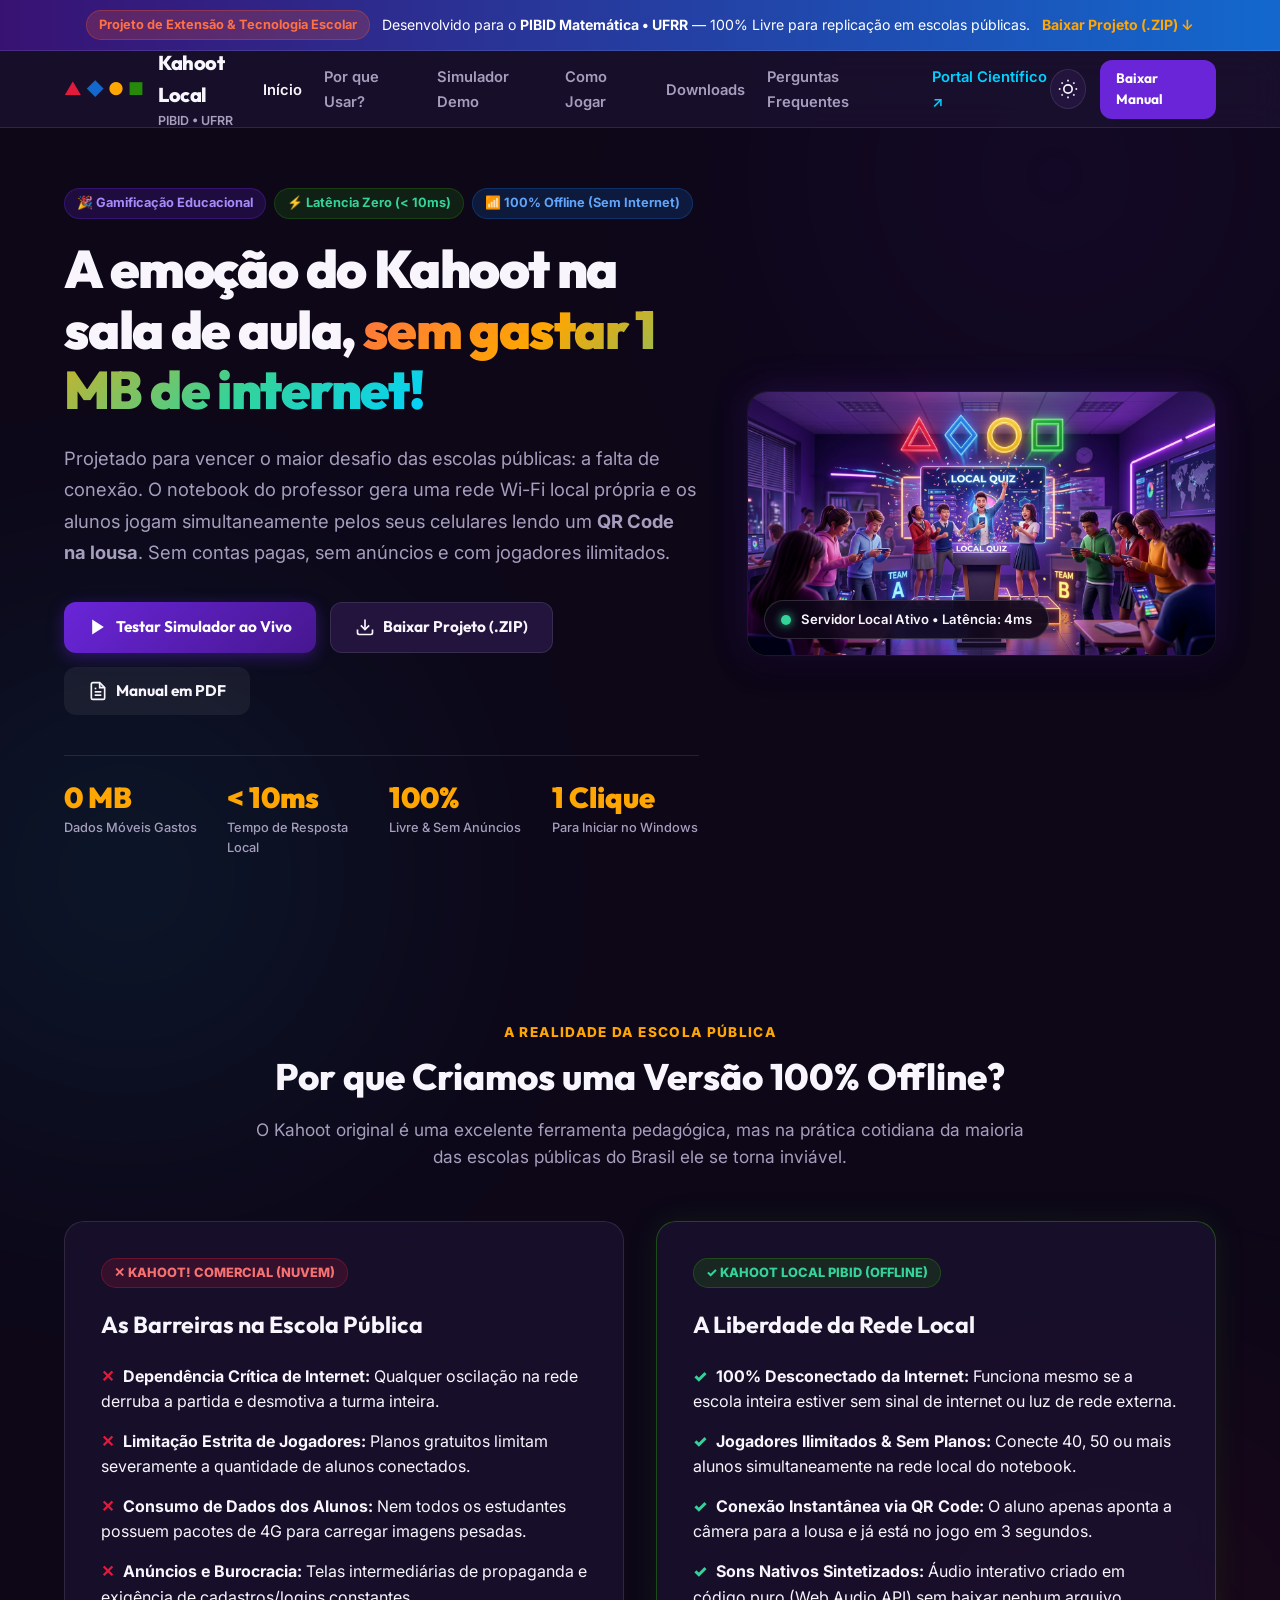
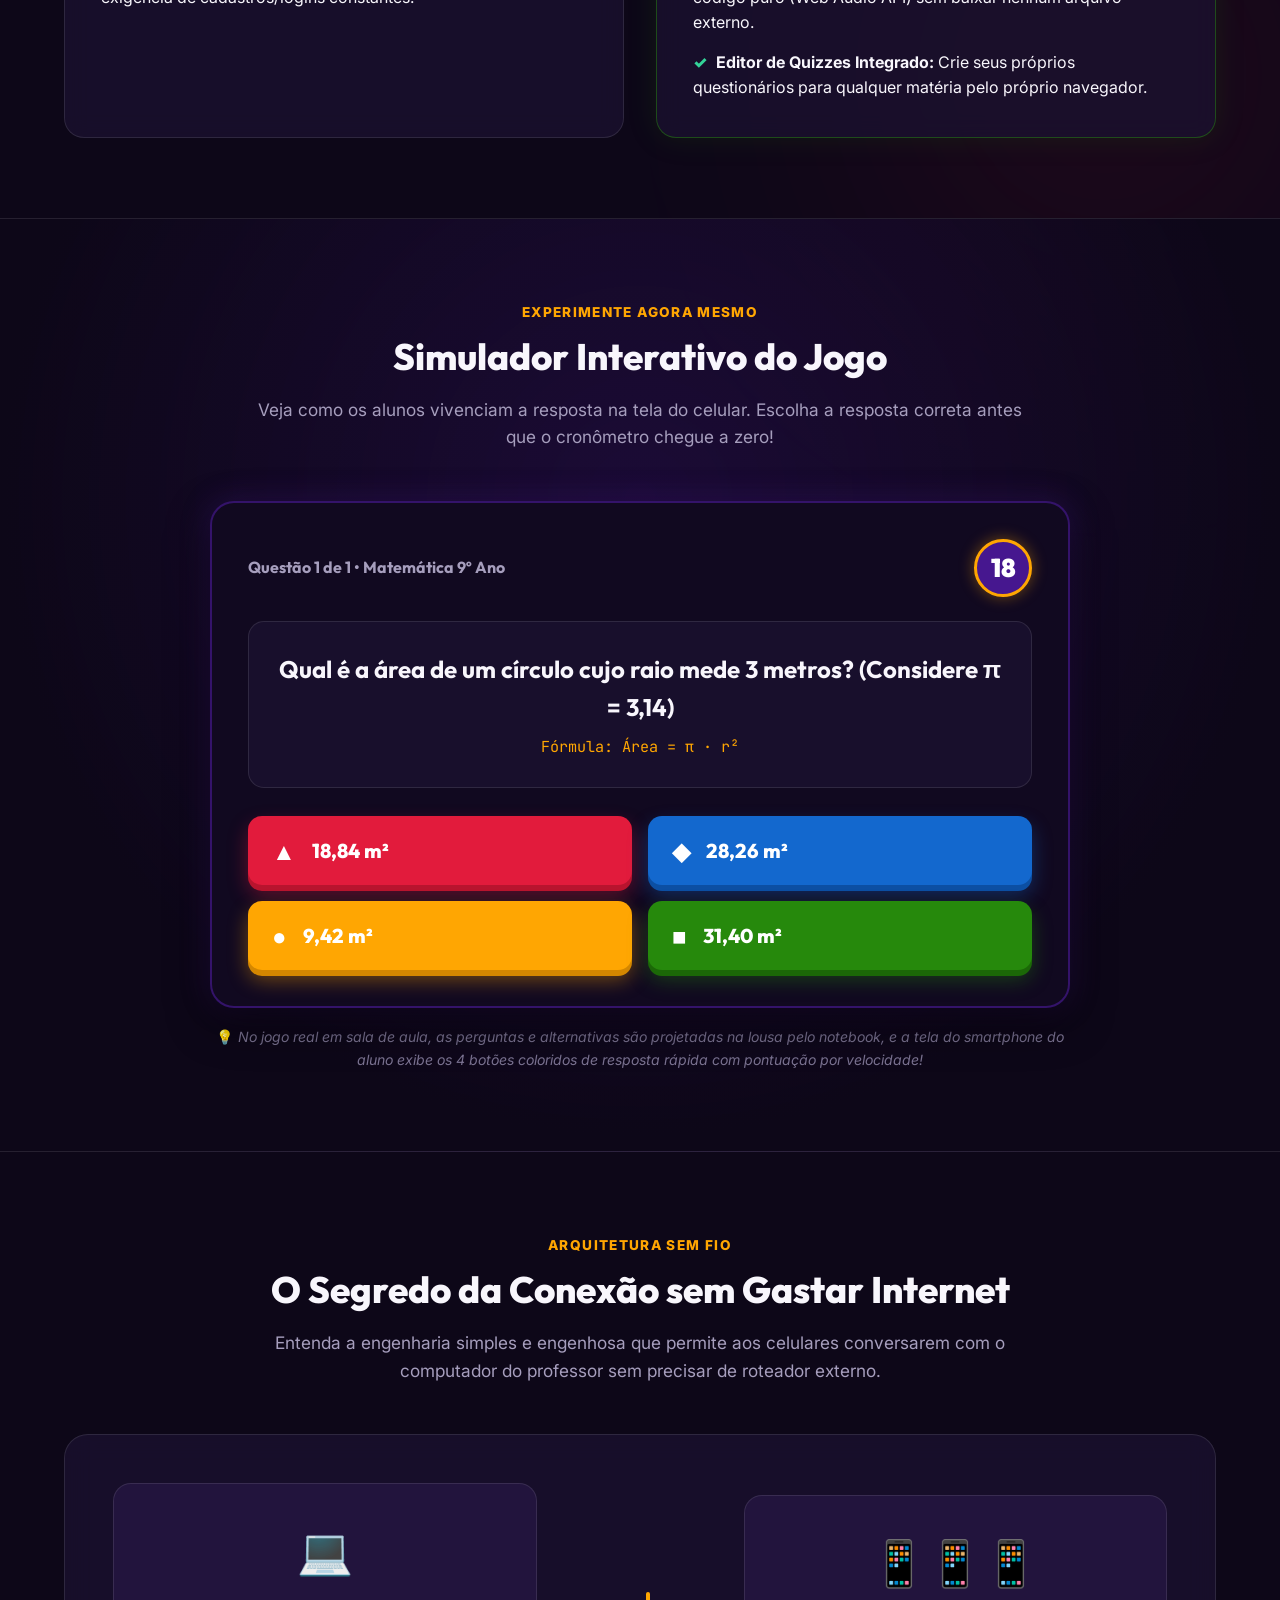
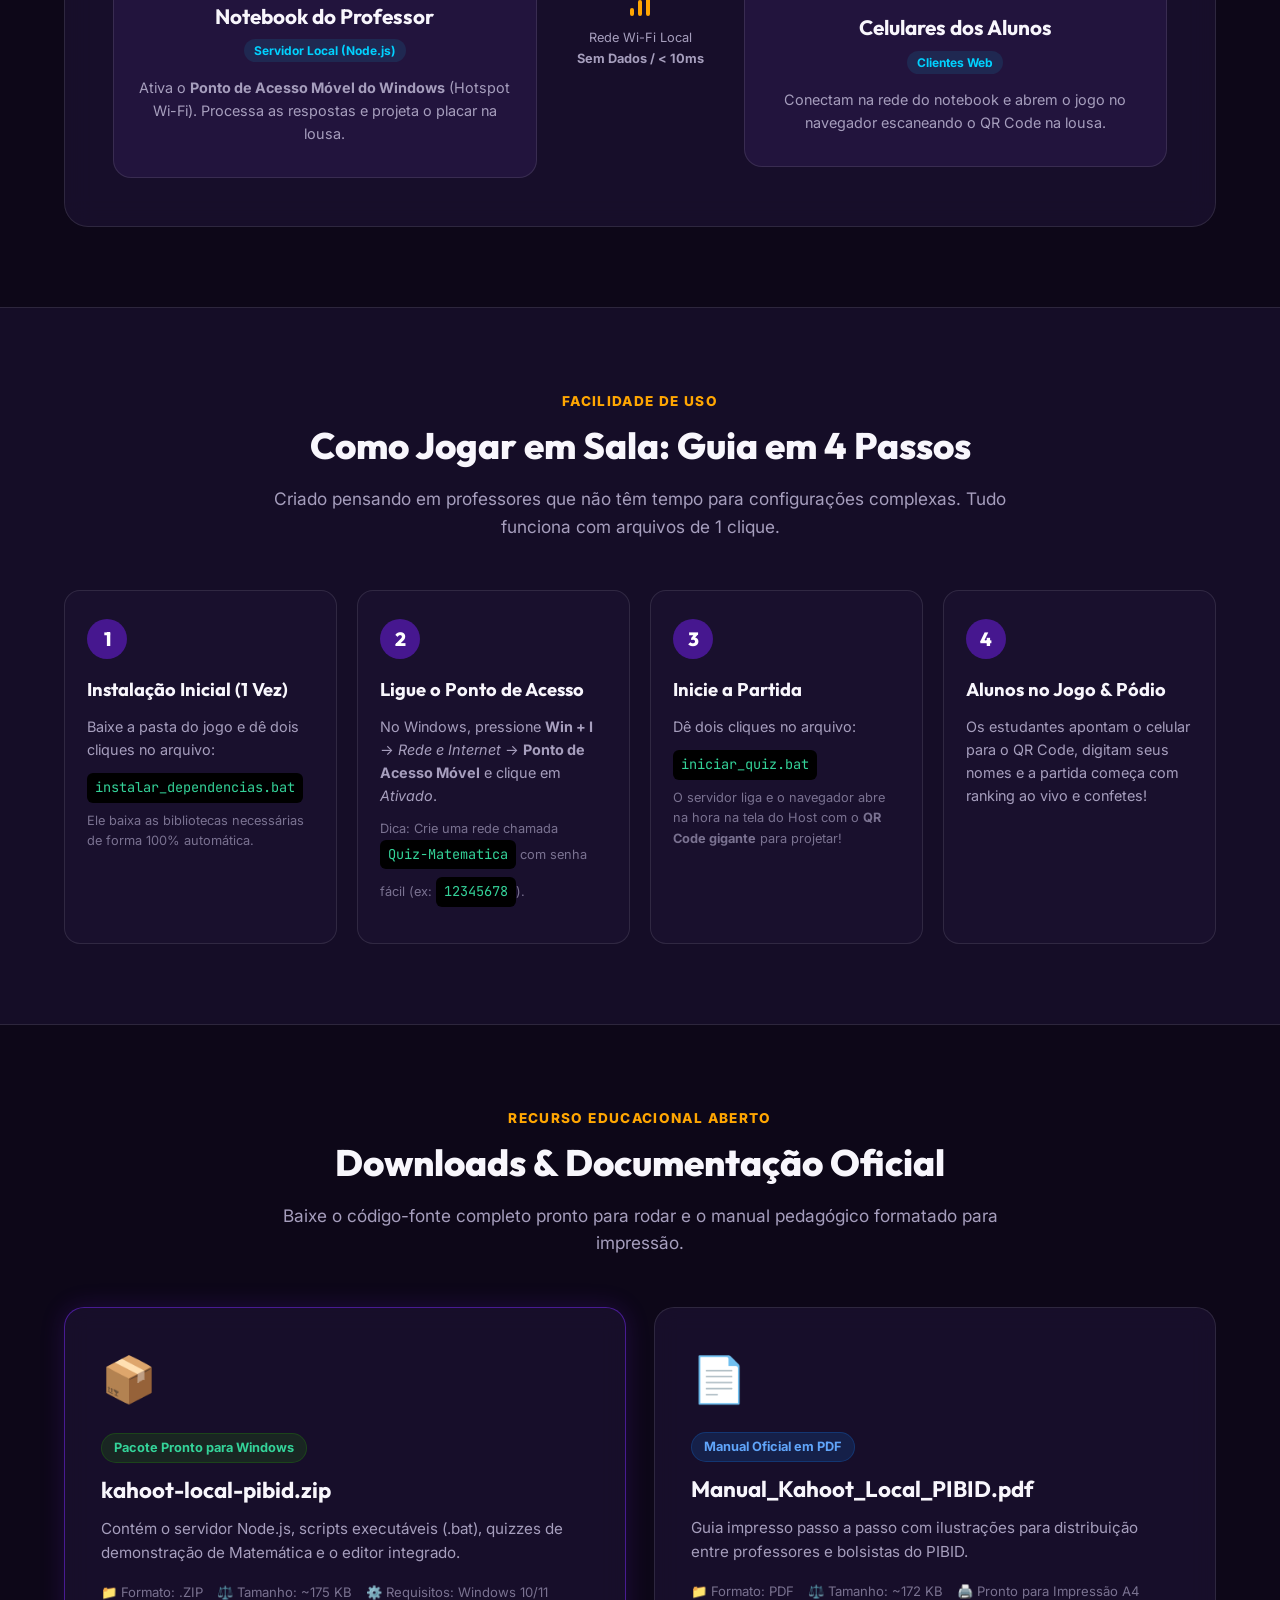
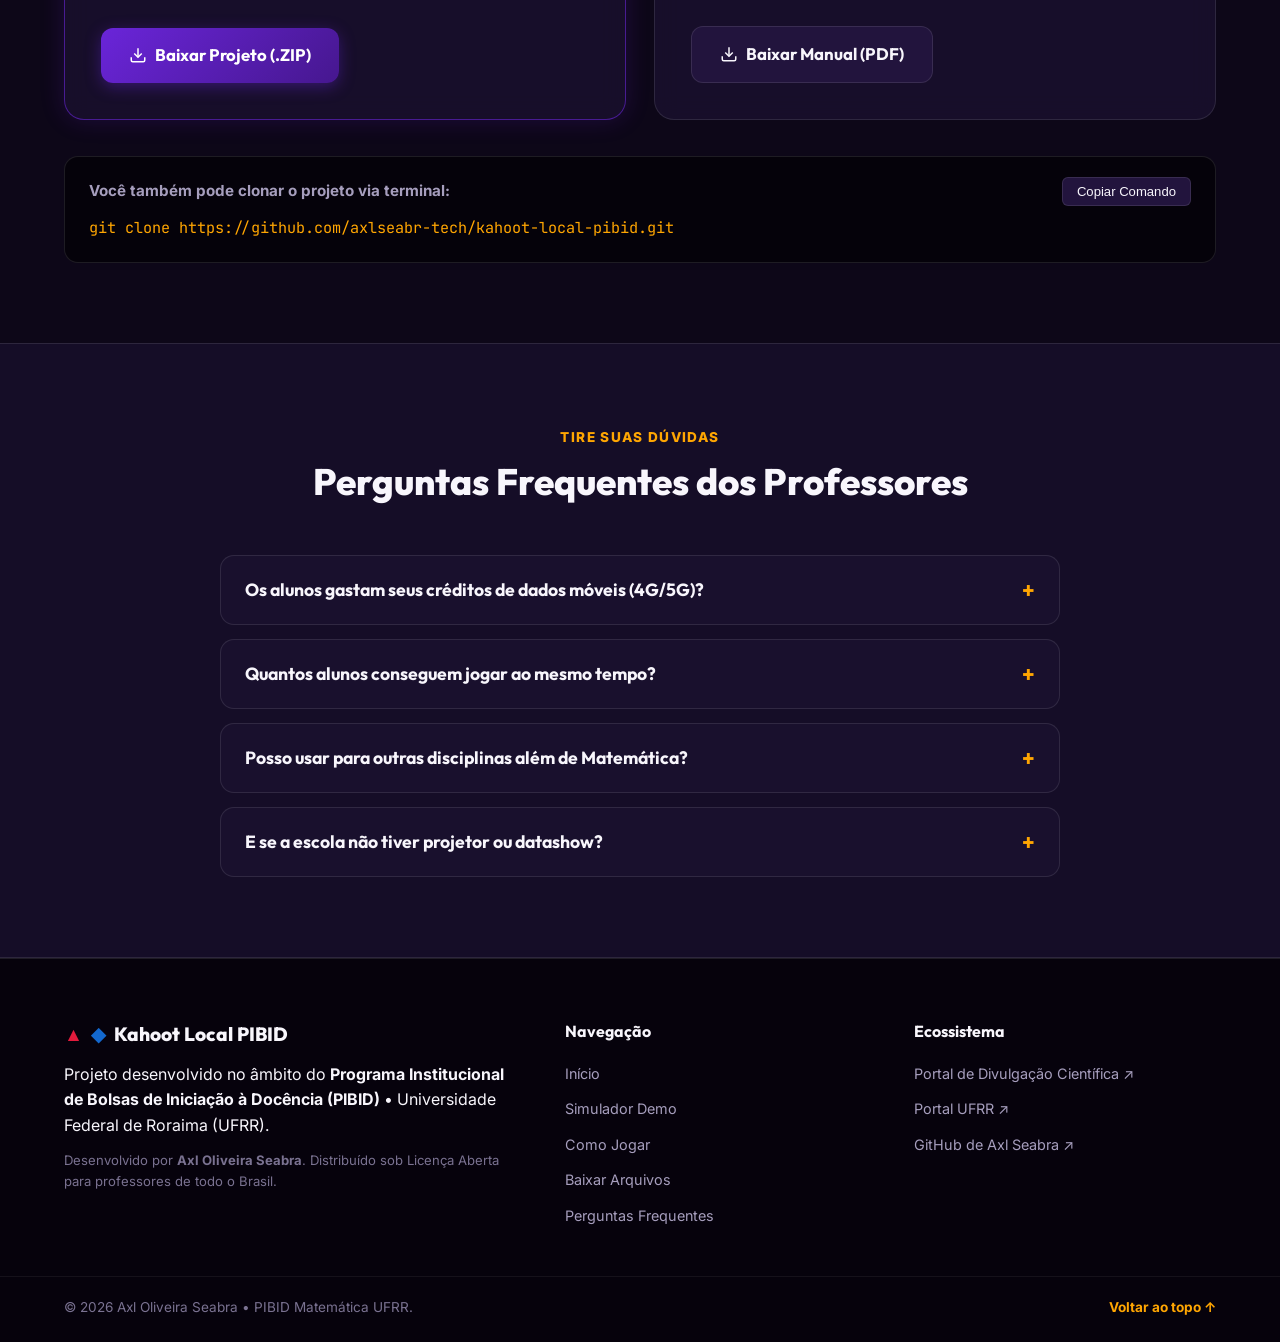
==== index.html @ bbd696bb "Add files via upload" ====
<!DOCTYPE html>
<html lang="pt-BR" data-theme="dark">
<head>
  <meta charset="UTF-8">
  <meta name="viewport" content="width=device-width, initial-scale=1.0">
  <title>Kahoot Local PIBID | Quiz Interativo 100% Offline para Escolas</title>
  <meta name="description" content="Plataforma de Quiz estilo Kahoot 100% offline para escolas públicas. Sem internet, latência zero, ilimitado e gratuito. Projeto PIBID Matemática UFRR.">
  <meta name="author" content="Axl Oliveira Seabra">
  <meta name="keywords" content="Kahoot, Quiz Offline, PIBID, UFRR, Matemática, Gamificação, Educação, Node.js, Socket.io">

  <!-- Open Graph -->
  <meta property="og:title" content="Kahoot Local PIBID | A Emoção do Quiz Sem Precisar de Internet">
  <meta property="og:description" content="Transforme o notebook do professor em um servidor local via Wi-Fi Hotspot. Alunos jogam pelo celular com latência zero e sem gastar dados.">
  <meta property="og:type" content="website">
  <meta property="og:image" content="assets/kahoot_hero.jpg">

  <!-- Fontes Google: Outfit (Títulos) + Inter (Texto) + JetBrains Mono (Código) -->
  <link rel="preconnect" href="https://fonts.googleapis.com">
  <link rel="preconnect" href="https://fonts.gstatic.com" crossorigin>
  <link href="https://fonts.googleapis.com/css2?family=Inter:wght@300;400;500;600;700&family=JetBrains+Mono:wght@400;500;700&family=Outfit:wght@400;500;600;700;800;900&display=swap" rel="stylesheet">

  <link rel="stylesheet" href="style.css">
</head>
<body>
  <!-- Efeitos de Brilho de Fundo Gamificados -->
  <div class="glow-orb glow-purple"></div>
  <div class="glow-orb glow-cyan"></div>
  <div class="glow-orb glow-crimson"></div>

  <!-- Barra Superior de Destaque -->
  <div class="top-announcement">
    <div class="container top-flex">
      <span class="pill pill-orange">Projeto de Extensão & Tecnologia Escolar</span>
      <p>Desenvolvido para o <strong>PIBID Matemática • UFRR</strong> — 100% Livre para replicação em escolas públicas.</p>
      <a href="#downloads" class="top-link">Baixar Projeto (.ZIP) &darr;</a>
    </div>
  </div>

  <!-- Cabeçalho Principal -->
  <header class="navbar" id="navbar">
    <div class="container nav-flex">
      <a href="#inicio" class="brand">
        <div class="brand-shapes">
          <span class="shape s-red">▲</span>
          <span class="shape s-blue">◆</span>
          <span class="shape s-yellow">●</span>
          <span class="shape s-green">■</span>
        </div>
        <div class="brand-title">
          <span class="main-name">Kahoot Local</span>
          <span class="sub-name">PIBID • UFRR</span>
        </div>
      </a>

      <nav class="nav-links" id="nav-links">
        <ul>
          <li><a href="#inicio" class="n-link active">Início</a></li>
          <li><a href="#por-que" class="n-link">Por que Usar?</a></li>
          <li><a href="#simulador" class="n-link">Simulador Demo</a></li>
          <li><a href="#passo-a-passo" class="n-link">Como Jogar</a></li>
          <li><a href="#downloads" class="n-link">Downloads</a></li>
          <li><a href="#faq" class="n-link">Perguntas Frequentes</a></li>
          <li><a href="https://axlseabr-tech.github.io/divulgacao-cientifica/Site/" target="_blank" class="n-link external-portal">Portal Científico &nearr;</a></li>
        </ul>
      </nav>

      <div class="nav-cta">
        <button class="theme-btn" id="theme-toggle" aria-label="Alternar Modo Claro/Escuro" title="Alternar Modo Claro/Escuro">
          <svg class="sun" width="20" height="20" viewBox="0 0 24 24" fill="none" stroke="currentColor" stroke-width="2"><circle cx="12" cy="12" r="5"></circle><line x1="12" y1="1" x2="12" y2="3"></line><line x1="12" y1="21" x2="12" y2="23"></line><line x1="4.22" y1="4.22" x2="5.64" y2="5.64"></line><line x1="18.36" y1="18.36" x2="19.78" y2="19.78"></line><line x1="1" y1="12" x2="3" y2="12"></line><line x1="21" y1="12" x2="23" y2="12"></line><line x1="4.22" y1="19.78" x2="5.64" y2="18.36"></line><line x1="18.36" y1="5.64" x2="19.78" y2="4.22"></line></svg>
          <svg class="moon" width="20" height="20" viewBox="0 0 24 24" fill="none" stroke="currentColor" stroke-width="2"><path d="M21 12.79A9 9 0 1 1 11.21 3 7 7 0 0 0 21 12.79z"></path></svg>
        </button>

        <a href="#downloads" class="btn btn-purple btn-sm hide-sm">Baixar Manual</a>

        <button class="hamburger-btn" id="mobile-menu-btn" aria-label="Abrir Menu">
          <span></span><span></span><span></span>
        </button>
      </div>
    </div>
  </header>

  <main>
    <!-- Seção Hero -->
    <section class="hero-block" id="inicio">
      <div class="container hero-layout">
        <div class="hero-text-col">
          <div class="hero-pills">
            <span class="pill pill-purple">🎉 Gamificação Educacional</span>
            <span class="pill pill-green">⚡ Latência Zero (&lt; 10ms)</span>
            <span class="pill pill-blue">📶 100% Offline (Sem Internet)</span>
          </div>

          <h1 class="hero-heading">
            A emoção do Kahoot na sala de aula, <span class="vivid-gradient">sem gastar 1 MB de internet!</span>
          </h1>

          <p class="hero-lead">
            Projetado para vencer o maior desafio das escolas públicas: a falta de conexão. O notebook do professor gera uma rede Wi-Fi local própria e os alunos jogam simultaneamente pelos seus celulares lendo um <strong>QR Code na lousa</strong>. Sem contas pagas, sem anúncios e com jogadores ilimitados.
          </p>

          <div class="hero-actions">
            <a href="#simulador" class="btn btn-primary btn-glow">
              <svg width="20" height="20" viewBox="0 0 24 24" fill="currentColor"><polygon points="5 3 19 12 5 21 5 3"></polygon></svg>
              Testar Simulador ao Vivo
            </a>
            <a href="docs/kahoot-local-pibid.zip" class="btn btn-secondary" download>
              <svg width="20" height="20" viewBox="0 0 24 24" fill="none" stroke="currentColor" stroke-width="2"><path d="M21 15v4a2 2 0 0 1-2 2H5a2 2 0 0 1-2-2v-4"></path><polyline points="7 10 12 15 17 10"></polyline><line x1="12" y1="15" x2="12" y2="3"></line></svg>
              Baixar Projeto (.ZIP)
            </a>
            <a href="docs/Manual_Kahoot_Local_PIBID.pdf" class="btn btn-ghost" download>
              <svg width="20" height="20" viewBox="0 0 24 24" fill="none" stroke="currentColor" stroke-width="2"><path d="M14 2H6a2 2 0 0 0-2 2v16a2 2 0 0 0 2 2h12a2 2 0 0 0 2-2V8z"></path><polyline points="14 2 14 8 20 8"></polyline><line x1="16" y1="13" x2="8" y2="13"></line><line x1="16" y1="17" x2="8" y2="17"></line><polyline points="10 9 9 9 8 9"></polyline></svg>
              Manual em PDF
            </a>
          </div>

          <!-- Métricas de Destaque -->
          <div class="metrics-row">
            <div class="metric-box">
              <span class="m-val">0 MB</span>
              <span class="m-lbl">Dados Móveis Gastos</span>
            </div>
            <div class="metric-box">
              <span class="m-val">&lt; 10ms</span>
              <span class="m-lbl">Tempo de Resposta Local</span>
            </div>
            <div class="metric-box">
              <span class="m-val">100%</span>
              <span class="m-lbl">Livre & Sem Anúncios</span>
            </div>
            <div class="metric-box">
              <span class="m-val">1 Clique</span>
              <span class="m-lbl">Para Iniciar no Windows</span>
            </div>
          </div>
        </div>

        <div class="hero-media-col">
          <div class="media-frame">
            <img src="assets/kahoot_hero.jpg" alt="Alunos jogando Kahoot Local em sala de aula" class="hero-cover">
            <div class="media-overlay-badge">
              <div class="pulse-indicator"></div>
              <span>Servidor Local Ativo • Latência: 4ms</span>
            </div>
          </div>
        </div>
      </div>
    </section>

    <!-- Seção: Por que o Kahoot Local? -->
    <section class="section-area" id="por-que">
      <div class="container">
        <div class="title-center">
          <span class="kicker">A Realidade da Escola Pública</span>
          <h2 class="title-lg">Por que Criamos uma Versão 100% Offline?</h2>
          <p class="desc-text">
            O Kahoot original é uma excelente ferramenta pedagógica, mas na prática cotidiana da maioria das escolas públicas do Brasil ele se torna inviável.
          </p>
        </div>

        <div class="comparison-grid">
          <!-- Coluna 1: Kahoot Comercial -->
          <div class="comp-card card-commercial">
            <div class="comp-badge bad">✕ Kahoot! Comercial (Nuvem)</div>
            <h3>As Barreiras na Escola Pública</h3>
            <ul class="comp-list list-bad">
              <li><strong>Dependência Crítica de Internet:</strong> Qualquer oscilação na rede derruba a partida e desmotiva a turma inteira.</li>
              <li><strong>Limitação Estrita de Jogadores:</strong> Planos gratuitos limitam severamente a quantidade de alunos conectados.</li>
              <li><strong>Consumo de Dados dos Alunos:</strong> Nem todos os estudantes possuem pacotes de 4G para carregar imagens pesadas.</li>
              <li><strong>Anúncios e Burocracia:</strong> Telas intermediárias de propaganda e exigência de cadastros/logins constantes.</li>
            </ul>
          </div>

          <!-- Coluna 2: Kahoot Local PIBID -->
          <div class="comp-card card-local">
            <div class="comp-badge good">✓ Kahoot Local PIBID (Offline)</div>
            <h3>A Liberdade da Rede Local</h3>
            <ul class="comp-list list-good">
              <li><strong>100% Desconectado da Internet:</strong> Funciona mesmo se a escola inteira estiver sem sinal de internet ou luz de rede externa.</li>
              <li><strong>Jogadores Ilimitados & Sem Planos:</strong> Conecte 40, 50 ou mais alunos simultaneamente na rede local do notebook.</li>
              <li><strong>Conexão Instantânea via QR Code:</strong> O aluno apenas aponta a câmera para a lousa e já está no jogo em 3 segundos.</li>
              <li><strong>Sons Nativos Sintetizados:</strong> Áudio interativo criado em código puro (Web Audio API) sem baixar nenhum arquivo externo.</li>
              <li><strong>Editor de Quizzes Integrado:</strong> Crie seus próprios questionários para qualquer matéria pelo próprio navegador.</li>
            </ul>
          </div>
        </div>
      </div>
    </section>

    <!-- Seção: Simulador Demo Interativo ao Vivo -->
    <section class="section-area bg-gamified" id="simulador">
      <div class="container">
        <div class="title-center">
          <span class="kicker">Experimente Agora Mesmo</span>
          <h2 class="title-lg">Simulador Interativo do Jogo</h2>
          <p class="desc-text">
            Veja como os alunos vivenciam a resposta na tela do celular. Escolha a resposta correta antes que o cronômetro chegue a zero!
          </p>
        </div>

        <div class="demo-game-container">
          <!-- Topo do Jogo: Pergunta e Timer -->
          <div class="demo-game-screen" id="demo-screen">
            <div class="demo-header">
              <div class="demo-question-number">Questão 1 de 1 • Matemática 9º Ano</div>
              <div class="demo-timer" id="demo-timer">20</div>
            </div>

            <div class="demo-question-box">
              <h3 id="demo-question-text">Qual é a área de um círculo cujo raio mede 3 metros? (Considere π = 3,14)</h3>
              <div class="demo-formula">Fórmula: Área = π · r²</div>
            </div>

            <!-- Botões das 4 Respostas estilo Kahoot -->
            <div class="demo-answers-grid" id="demo-options">
              <button class="answer-btn ans-red" data-correct="false" data-letter="A">
                <span class="btn-shape">▲</span>
                <span class="btn-text">18,84 m²</span>
              </button>

              <button class="answer-btn ans-blue" data-correct="true" data-letter="B">
                <span class="btn-shape">◆</span>
                <span class="btn-text">28,26 m²</span>
              </button>

              <button class="answer-btn ans-yellow" data-correct="false" data-letter="C">
                <span class="btn-shape">●</span>
                <span class="btn-text">9,42 m²</span>
              </button>

              <button class="answer-btn ans-green" data-correct="false" data-letter="D">
                <span class="btn-shape">■</span>
                <span class="btn-text">31,40 m²</span>
              </button>
            </div>

            <!-- Feedback de Resposta (Invisível no início) -->
            <div class="demo-feedback-overlay" id="demo-feedback">
              <div class="feedback-content" id="feedback-body">
                <!-- Preenchido via JavaScript -->
              </div>
              <button class="btn btn-primary" id="btn-restart-demo">Jogar Novamente ⟳</button>
            </div>
          </div>

          <div class="demo-instructions-note">
            <p>💡 <em>No jogo real em sala de aula, as perguntas e alternativas são projetadas na lousa pelo notebook, e a tela do smartphone do aluno exibe os 4 botões coloridos de resposta rápida com pontuação por velocidade!</em></p>
          </div>
        </div>
      </div>
    </section>

    <!-- Seção: Como Funciona o Ponto de Acesso (Arquitetura) -->
    <section class="section-area" id="como-funciona">
      <div class="container">
        <div class="title-center">
          <span class="kicker">Arquitetura Sem Fio</span>
          <h2 class="title-lg">O Segredo da Conexão sem Gastar Internet</h2>
          <p class="desc-text">
            Entenda a engenharia simples e engenhosa que permite aos celulares conversarem com o computador do professor sem precisar de roteador externo.
          </p>
        </div>

        <div class="hotspot-diagram-card">
          <div class="diagram-grid">
            <div class="diagram-node node-server">
              <div class="node-icon">💻</div>
              <h4>Notebook do Professor</h4>
              <span class="badge-role">Servidor Local (Node.js)</span>
              <p>Ativa o <strong>Ponto de Acesso Móvel do Windows</strong> (Hotspot Wi-Fi). Processa as respostas e projeta o placar na lousa.</p>
            </div>

            <div class="diagram-pulse-arrow">
              <div class="wifi-wave-icon">
                <span></span><span></span><span></span>
              </div>
              <span class="arrow-text">Rede Wi-Fi Local<br><strong>Sem Dados / &lt; 10ms</strong></span>
            </div>

            <div class="diagram-node node-clients">
              <div class="node-icon">📱📱📱</div>
              <h4>Celulares dos Alunos</h4>
              <span class="badge-role">Clientes Web</span>
              <p>Conectam na rede do notebook e abrem o jogo no navegador escaneando o QR Code na lousa.</p>
            </div>
          </div>
        </div>
      </div>
    </section>

    <!-- Seção: Passo a Passo do Professor -->
    <section class="section-area bg-surface" id="passo-a-passo">
      <div class="container">
        <div class="title-center">
          <span class="kicker">Facilidade de Uso</span>
          <h2 class="title-lg">Como Jogar em Sala: Guia em 4 Passos</h2>
          <p class="desc-text">
            Criado pensando em professores que não têm tempo para configurações complexas. Tudo funciona com arquivos de 1 clique.
          </p>
        </div>

        <div class="steps-flow-grid">
          <div class="flow-card">
            <div class="step-num">1</div>
            <h4>Instalação Inicial (1 Vez)</h4>
            <p>Baixe a pasta do jogo e dê dois cliques no arquivo:</p>
            <code>instalar_dependencias.bat</code>
            <p class="step-sub">Ele baixa as bibliotecas necessárias de forma 100% automática.</p>
          </div>

          <div class="flow-card">
            <div class="step-num">2</div>
            <h4>Ligue o Ponto de Acesso</h4>
            <p>No Windows, pressione <strong>Win + I</strong> &rarr; <em>Rede e Internet</em> &rarr; <strong>Ponto de Acesso Móvel</strong> e clique em <em>Ativado</em>.</p>
            <p class="step-sub">Dica: Crie uma rede chamada <code>Quiz-Matematica</code> com senha fácil (ex: <code>12345678</code>).</p>
          </div>

          <div class="flow-card">
            <div class="step-num">3</div>
            <h4>Inicie a Partida</h4>
            <p>Dê dois cliques no arquivo:</p>
            <code>iniciar_quiz.bat</code>
            <p class="step-sub">O servidor liga e o navegador abre na hora na tela do Host com o <strong>QR Code gigante</strong> para projetar!</p>
          </div>

          <div class="flow-card">
            <div class="step-num">4</div>
            <h4>Alunos no Jogo & Pódio</h4>
            <p>Os estudantes apontam o celular para o QR Code, digitam seus nomes e a partida começa com ranking ao vivo e confetes!</p>
          </div>
        </div>
      </div>
    </section>

    <!-- Seção: Downloads e Documentos -->
    <section class="section-area" id="downloads">
      <div class="container">
        <div class="title-center">
          <span class="kicker">Recurso Educacional Aberto</span>
          <h2 class="title-lg">Downloads & Documentação Oficial</h2>
          <p class="desc-text">
            Baixe o código-fonte completo pronto para rodar e o manual pedagógico formatado para impressão.
          </p>
        </div>

        <div class="downloads-deck">
          <!-- Card 1: ZIP -->
          <div class="down-card highlight-down">
            <div class="down-icon-box">📦</div>
            <div class="down-body">
              <span class="pill pill-green">Pacote Pronto para Windows</span>
              <h3>kahoot-local-pibid.zip</h3>
              <p>Contém o servidor Node.js, scripts executáveis (.bat), quizzes de demonstração de Matemática e o editor integrado.</p>
              <div class="down-meta">
                <span>📁 Formato: .ZIP</span>
                <span>⚖️ Tamanho: ~175 KB</span>
                <span>⚙️ Requisitos: Windows 10/11</span>
              </div>
            </div>
            <div class="down-action">
              <a href="docs/kahoot-local-pibid.zip" class="btn btn-primary btn-lg" download="kahoot-local-pibid.zip">
                <svg width="18" height="18" viewBox="0 0 24 24" fill="none" stroke="currentColor" stroke-width="2"><path d="M21 15v4a2 2 0 0 1-2 2H5a2 2 0 0 1-2-2v-4"></path><polyline points="7 10 12 15 17 10"></polyline><line x1="12" y1="15" x2="12" y2="3"></line></svg>
                Baixar Projeto (.ZIP)
              </a>
            </div>
          </div>

          <!-- Card 2: Manual PDF -->
          <div class="down-card">
            <div class="down-icon-box">📄</div>
            <div class="down-body">
              <span class="pill pill-blue">Manual Oficial em PDF</span>
              <h3>Manual_Kahoot_Local_PIBID.pdf</h3>
              <p>Guia impresso passo a passo com ilustrações para distribuição entre professores e bolsistas do PIBID.</p>
              <div class="down-meta">
                <span>📁 Formato: PDF</span>
                <span>⚖️ Tamanho: ~172 KB</span>
                <span>🖨️ Pronto para Impressão A4</span>
              </div>
            </div>
            <div class="down-action">
              <a href="docs/Manual_Kahoot_Local_PIBID.pdf" class="btn btn-secondary btn-lg" download="Manual_Kahoot_Local_PIBID.pdf">
                <svg width="18" height="18" viewBox="0 0 24 24" fill="none" stroke="currentColor" stroke-width="2"><path d="M21 15v4a2 2 0 0 1-2 2H5a2 2 0 0 1-2-2v-4"></path><polyline points="7 10 12 15 17 10"></polyline><line x1="12" y1="15" x2="12" y2="3"></line></svg>
                Baixar Manual (PDF)
              </a>
            </div>
          </div>
        </div>

        <!-- Instruções de Clone via Git -->
        <div class="git-box">
          <div class="git-header">
            <h4>Você também pode clonar o projeto via terminal:</h4>
            <button class="btn-copy-code" id="btn-copy-git">Copiar Comando</button>
          </div>
          <pre><code id="git-clone-code">git clone https://github.com/axlseabr-tech/kahoot-local-pibid.git</code></pre>
        </div>
      </div>
    </section>

    <!-- Seção: Perguntas Frequentes (FAQ) -->
    <section class="section-area bg-surface" id="faq">
      <div class="container">
        <div class="title-center">
          <span class="kicker">Tire Suas Dúvidas</span>
          <h2 class="title-lg">Perguntas Frequentes dos Professores</h2>
        </div>

        <div class="faq-accordion">
          <div class="faq-item">
            <button class="faq-question">
              <span>Os alunos gastam seus créditos de dados móveis (4G/5G)?</span>
              <span class="faq-chevron">+</span>
            </button>
            <div class="faq-answer">
              <p><strong>Não, absolutamente zero!</strong> Os alunos se conectam ao Wi-Fi local gerado pelo próprio computador do professor. Toda a comunicação ocorre dentro da sala de aula, sem consumir nenhum dado de operadora de celular.</p>
            </div>
          </div>

          <div class="faq-item">
            <button class="faq-question">
              <span>Quantos alunos conseguem jogar ao mesmo tempo?</span>
              <span class="faq-chevron">+</span>
            </button>
            <div class="faq-answer">
              <p>O sistema foi construído em Node.js com WebSockets ultraleves. Uma placa de rede sem fio padrão de notebook atende com folga entre <strong>40 e 50 celulares simultâneos</strong> com latência inferior a 10 milissegundos.</p>
            </div>
          </div>

          <div class="faq-item">
            <button class="faq-question">
              <span>Posso usar para outras disciplinas além de Matemática?</span>
              <span class="faq-chevron">+</span>
            </button>
            <div class="faq-answer">
              <p><strong>Sim!</strong> O jogo possui um <strong>Editor Visual de Quizzes</strong> embutido. Você pode criar questionários de Física, História, Geografia, Biologia, Língua Portuguesa ou qualquer outro tema com alternativas personalizadas e tempos ajustáveis de 10 a 60 segundos.</p>
            </div>
          </div>

          <div class="faq-item">
            <button class="faq-question">
              <span>E se a escola não tiver projetor ou datashow?</span>
              <span class="faq-chevron">+</span>
            </button>
            <div class="faq-answer">
              <p>Você pode colocar o notebook em cima de uma mesa no centro da sala ou virado para a turma. O ideal é usar projetor ou TV HDMI, mas o jogo roda perfeitamente apenas com a tela do computador.</p>
            </div>
          </div>
        </div>
      </div>
    </section>
  </main>

  <!-- Rodapé -->
  <footer class="footer-block">
    <div class="container footer-grid">
      <div class="footer-col-main">
        <div class="footer-logo">
          <span class="shape s-red">▲</span>
          <span class="shape s-blue">◆</span>
          <span>Kahoot Local PIBID</span>
        </div>
        <p>Projeto desenvolvido no âmbito do <strong>Programa Institucional de Bolsas de Iniciação à Docência (PIBID)</strong> • Universidade Federal de Roraima (UFRR).</p>
        <p class="license-tag">Desenvolvido por <strong>Axl Oliveira Seabra</strong>. Distribuído sob Licença Aberta para professores de todo o Brasil.</p>
      </div>

      <div class="footer-col">
        <h4>Navegação</h4>
        <ul>
          <li><a href="#inicio">Início</a></li>
          <li><a href="#simulador">Simulador Demo</a></li>
          <li><a href="#passo-a-passo">Como Jogar</a></li>
          <li><a href="#downloads">Baixar Arquivos</a></li>
          <li><a href="#faq">Perguntas Frequentes</a></li>
        </ul>
      </div>

      <div class="footer-col">
        <h4>Ecossistema</h4>
        <ul>
          <li><a href="https://axlseabr-tech.github.io/divulgacao-cientifica/Site/" target="_blank">Portal de Divulgação Científica &nearr;</a></li>
          <li><a href="https://ufrr.br" target="_blank">Portal UFRR &nearr;</a></li>
          <li><a href="https://github.com/axlseabr-tech" target="_blank">GitHub de Axl Seabra &nearr;</a></li>
        </ul>
      </div>
    </div>

    <div class="footer-bottom-bar">
      <div class="container footer-bottom-flex">
        <p>&copy; 2026 Axl Oliveira Seabra • PIBID Matemática UFRR.</p>
        <a href="#inicio" class="back-top">Voltar ao topo &uarr;</a>
      </div>
    </div>
  </footer>

  <!-- Toast Notificação -->
  <div class="toast" id="toast">Comando copiado com sucesso!</div>

  <script src="script.js"></script>
</body>
</html>
---- style.css ----
/* ==========================================================================
   KAHOOT LOCAL PIBID - SHOWCASE & PORTAL EDUCACIONAL
   Design System: Paleta Gamificada Vibrante, Efeitos 3D de Botão, Dark/Light Mode
   ========================================================================== */

:root {
  /* Cores Gamificadas Icônicas do Kahoot */
  --k-red: #e21b3c;
  --k-red-dark: #b8142e;
  --k-blue: #1368ce;
  --k-blue-dark: #0c4fa3;
  --k-yellow: #ffa602;
  --k-yellow-dark: #d48700;
  --k-green: #26890c;
  --k-green-dark: #1b6807;
  
  --k-purple: #46178f;
  --k-purple-dark: #25076b;
  --k-purple-light: #6a25d9;

  /* Tema Escuro (Padrão) */
  --bg: #0d0718;
  --bg-surface: #150d27;
  --bg-card: rgba(27, 18, 48, 0.75);
  --bg-elevated: #22143d;
  
  --text-main: #f8f6fc;
  --text-muted: #a69ebd;
  --text-sub: #7a7291;
  
  --border: rgba(255, 255, 255, 0.1);
  --border-glow: rgba(106, 37, 217, 0.4);
  
  --shadow-card: 0 10px 30px rgba(0, 0, 0, 0.4);
  
  --font-head: 'Outfit', sans-serif;
  --font-body: 'Inter', sans-serif;
  --font-code: 'JetBrains Mono', monospace;
}

[data-theme="light"] {
  --bg: #f7f5fc;
  --bg-surface: #eeeaf7;
  --bg-card: rgba(255, 255, 255, 0.9);
  --bg-elevated: #ffffff;
  
  --text-main: #1d1533;
  --text-muted: #5e5479;
  --text-sub: #8d83a8;
  
  --border: rgba(0, 0, 0, 0.08);
  --border-glow: rgba(70, 23, 143, 0.2);
  
  --shadow-card: 0 10px 30px rgba(70, 23, 143, 0.08);
}

/* ==========================================================================
   RESET & BASE
   ========================================================================== */

*, *::before, *::after {
  box-sizing: border-box;
  margin: 0;
  padding: 0;
}

html {
  scroll-behavior: smooth;
  font-size: 16px;
}

body {
  font-family: var(--font-body);
  background-color: var(--bg);
  color: var(--text-main);
  line-height: 1.6;
  overflow-x: hidden;
  position: relative;
  transition: background-color 0.3s ease, color 0.3s ease;
}

.container {
  width: 100%;
  max-width: 1200px;
  margin: 0 auto;
  padding: 0 24px;
}

/* Brilhos de Fundo */
.glow-orb {
  position: absolute;
  width: 550px;
  height: 550px;
  border-radius: 50%;
  filter: blur(140px);
  pointer-events: none;
  z-index: -1;
  opacity: 0.22;
}

.glow-purple { top: -100px; right: -50px; background: radial-gradient(circle, var(--k-purple-light), transparent 70%); }
.glow-cyan { top: 600px; left: -150px; background: radial-gradient(circle, #00d2ff, transparent 70%); }
.glow-crimson { top: 1400px; right: -100px; background: radial-gradient(circle, var(--k-red), transparent 70%); }

a { color: inherit; text-decoration: none; }
ul { list-style: none; }
img { max-width: 100%; height: auto; display: block; }

/* ==========================================================================
   BARRA SUPERIOR (ANNOUNCEMENT)
   ========================================================================== */

.top-announcement {
  background: linear-gradient(90deg, #381273 0%, #1368ce 100%);
  color: #ffffff;
  padding: 10px 0;
  font-size: 0.88rem;
  border-bottom: 1px solid rgba(255, 255, 255, 0.1);
}

.top-flex {
  display: flex;
  align-items: center;
  justify-content: center;
  gap: 12px;
  flex-wrap: wrap;
  text-align: center;
}

.top-link {
  color: var(--k-yellow);
  font-weight: 700;
}
.top-link:hover { text-decoration: underline; }

/* ==========================================================================
   NAVBAR
   ========================================================================== */

.navbar {
  position: sticky;
  top: 0;
  z-index: 1000;
  background: var(--bg-card);
  backdrop-filter: blur(16px);
  border-bottom: 1px solid var(--border);
}

.nav-flex {
  display: flex;
  align-items: center;
  justify-content: space-between;
  height: 76px;
}

.brand {
  display: flex;
  align-items: center;
  gap: 14px;
}

.brand-shapes {
  display: flex;
  gap: 4px;
  font-size: 1.1rem;
}

.s-red { color: var(--k-red); }
.s-blue { color: var(--k-blue); }
.s-yellow { color: var(--k-yellow); }
.s-green { color: var(--k-green); }

.brand-title {
  display: flex;
  flex-direction: column;
}

.main-name {
  font-family: var(--font-head);
  font-weight: 800;
  font-size: 1.25rem;
  letter-spacing: -0.02em;
}

.sub-name {
  font-size: 0.78rem;
  color: var(--text-muted);
  font-weight: 600;
}

.nav-links ul {
  display: flex;
  align-items: center;
  gap: 22px;
}

.n-link {
  font-size: 0.92rem;
  font-weight: 600;
  color: var(--text-muted);
  transition: color 0.2s;
}

.n-link:hover, .n-link.active {
  color: var(--text-main);
}

.external-portal {
  color: #00d2ff !important;
}

.nav-cta {
  display: flex;
  align-items: center;
  gap: 14px;
}

.theme-btn {
  background: var(--bg-elevated);
  border: 1px solid var(--border);
  color: var(--text-main);
  width: 40px;
  height: 40px;
  border-radius: 50%;
  display: flex;
  align-items: center;
  justify-content: center;
  cursor: pointer;
  transition: transform 0.2s;
}
.theme-btn:hover { transform: scale(1.08); }

[data-theme="dark"] .sun { display: block; }
[data-theme="dark"] .moon { display: none; }
[data-theme="light"] .sun { display: none; }
[data-theme="light"] .moon { display: block; }

.hamburger-btn {
  display: none;
  flex-direction: column;
  justify-content: space-around;
  width: 30px;
  height: 28px;
  background: transparent;
  border: none;
  cursor: pointer;
}
.hamburger-btn span {
  width: 100%;
  height: 2px;
  background: var(--text-main);
  border-radius: 2px;
}

/* ==========================================================================
   COMPONENTES (BOTÕES & PILLS)
   ========================================================================== */

.pill {
  display: inline-flex;
  align-items: center;
  gap: 6px;
  padding: 4px 12px;
  border-radius: 9999px;
  font-size: 0.8rem;
  font-weight: 700;
}

.pill-orange { background: rgba(255, 87, 34, 0.2); color: #ff7043; border: 1px solid rgba(255, 87, 34, 0.3); }
.pill-purple { background: rgba(106, 37, 217, 0.2); color: #a78bfa; border: 1px solid rgba(106, 37, 217, 0.3); }
.pill-green { background: rgba(38, 137, 12, 0.2); color: #34d399; border: 1px solid rgba(38, 137, 12, 0.3); }
.pill-blue { background: rgba(19, 104, 206, 0.2); color: #60a5fa; border: 1px solid rgba(19, 104, 206, 0.3); }

.btn {
  display: inline-flex;
  align-items: center;
  justify-content: center;
  gap: 8px;
  padding: 12px 24px;
  border-radius: 12px;
  font-family: var(--font-head);
  font-weight: 700;
  font-size: 0.96rem;
  cursor: pointer;
  border: none;
  transition: all 0.2s cubic-bezier(0.4, 0, 0.2, 1);
}

.btn-primary {
  background: linear-gradient(135deg, var(--k-purple-light) 0%, var(--k-purple) 100%);
  color: #ffffff;
  box-shadow: 0 4px 16px rgba(106, 37, 217, 0.4);
}
.btn-primary:hover {
  transform: translateY(-3px);
  box-shadow: 0 8px 24px rgba(106, 37, 217, 0.6);
}

.btn-secondary {
  background: var(--bg-elevated);
  color: var(--text-main);
  border: 1px solid var(--border);
}
.btn-secondary:hover {
  border-color: var(--k-purple-light);
  transform: translateY(-3px);
}

.btn-ghost {
  background: rgba(255, 255, 255, 0.06);
  color: var(--text-main);
}
.btn-ghost:hover {
  background: rgba(255, 255, 255, 0.12);
  transform: translateY(-3px);
}

.btn-purple {
  background: var(--k-purple-light);
  color: #fff;
}

.btn-lg { padding: 14px 28px; font-size: 1.05rem; }
.btn-sm { padding: 8px 16px; font-size: 0.85rem; }

/* ==========================================================================
   HERO BLOCK
   ========================================================================== */

.hero-block {
  padding: 60px 0 80px 0;
}

.hero-layout {
  display: grid;
  grid-template-columns: 1.15fr 0.85fr;
  gap: 48px;
  align-items: center;
}

.hero-pills {
  display: flex;
  gap: 8px;
  flex-wrap: wrap;
  margin-bottom: 20px;
}

.hero-heading {
  font-family: var(--font-head);
  font-size: 3.3rem;
  font-weight: 900;
  line-height: 1.15;
  letter-spacing: -0.03em;
  margin-bottom: 22px;
}

.vivid-gradient {
  background: linear-gradient(135deg, #ff7043 0%, #ffa602 30%, #34d399 70%, #00d2ff 100%);
  -webkit-background-clip: text;
  -webkit-text-fill-color: transparent;
}

.hero-lead {
  font-size: 1.15rem;
  color: var(--text-muted);
  line-height: 1.7;
  margin-bottom: 34px;
}

.hero-actions {
  display: flex;
  gap: 14px;
  flex-wrap: wrap;
  margin-bottom: 40px;
}

.metrics-row {
  display: grid;
  grid-template-columns: repeat(4, 1fr);
  gap: 16px;
  padding-top: 26px;
  border-top: 1px solid var(--border);
}

.metric-box {
  display: flex;
  flex-direction: column;
}

.m-val {
  font-family: var(--font-head);
  font-size: 1.8rem;
  font-weight: 900;
  color: var(--k-yellow);
  line-height: 1.1;
  margin-bottom: 4px;
}

.m-lbl {
  font-size: 0.8rem;
  color: var(--text-muted);
  font-weight: 500;
}

.media-frame {
  position: relative;
  border-radius: 20px;
  overflow: hidden;
  border: 1px solid var(--border);
  box-shadow: var(--shadow-card), 0 0 35px rgba(106, 37, 217, 0.25);
  background: #000;
}

.hero-cover {
  width: 100%;
  aspect-ratio: 16 / 9;
  object-fit: cover;
}

.media-overlay-badge {
  position: absolute;
  bottom: 16px;
  left: 16px;
  display: flex;
  align-items: center;
  gap: 10px;
  background: rgba(13, 7, 24, 0.85);
  backdrop-filter: blur(10px);
  padding: 8px 16px;
  border-radius: 9999px;
  border: 1px solid rgba(255, 255, 255, 0.15);
  font-size: 0.82rem;
  font-weight: 600;
}

.pulse-indicator {
  width: 10px;
  height: 10px;
  background-color: #34d399;
  border-radius: 50%;
  box-shadow: 0 0 10px #34d399;
  animation: pulse 1.5s infinite;
}

@keyframes pulse {
  0% { transform: scale(0.95); opacity: 0.8; }
  50% { transform: scale(1.3); opacity: 1; }
  100% { transform: scale(0.95); opacity: 0.8; }
}

/* ==========================================================================
   SEÇÕES GERAIS
   ========================================================================== */

.section-area {
  padding: 80px 0;
  position: relative;
}

.bg-surface {
  background-color: var(--bg-surface);
  border-top: 1px solid var(--border);
  border-bottom: 1px solid var(--border);
}

.bg-gamified {
  background: radial-gradient(circle at 50% 30%, rgba(70, 23, 143, 0.25) 0%, var(--bg) 70%);
  border-top: 1px solid var(--border);
  border-bottom: 1px solid var(--border);
}

.title-center {
  text-align: center;
  max-width: 780px;
  margin: 0 auto 50px auto;
}

.kicker {
  display: inline-block;
  font-size: 0.85rem;
  font-weight: 800;
  text-transform: uppercase;
  letter-spacing: 0.1em;
  color: var(--k-yellow);
  margin-bottom: 10px;
}

.title-lg {
  font-family: var(--font-head);
  font-size: 2.3rem;
  font-weight: 800;
  line-height: 1.25;
  margin-bottom: 16px;
}

.desc-text {
  font-size: 1.08rem;
  color: var(--text-muted);
}

/* ==========================================================================
   COMPARATIVO (POR QUE O KAHOOT LOCAL?)
   ========================================================================== */

.comparison-grid {
  display: grid;
  grid-template-columns: repeat(2, 1fr);
  gap: 32px;
}

.comp-card {
  background: var(--bg-card);
  border: 1px solid var(--border);
  border-radius: 20px;
  padding: 36px;
  backdrop-filter: blur(12px);
  transition: transform 0.2s;
}
.comp-card:hover { transform: translateY(-4px); }

.card-local {
  border-color: rgba(38, 137, 12, 0.5);
  box-shadow: 0 0 30px rgba(38, 137, 12, 0.15);
}

.comp-badge {
  display: inline-block;
  font-size: 0.8rem;
  font-weight: 800;
  text-transform: uppercase;
  padding: 4px 12px;
  border-radius: 9999px;
  margin-bottom: 18px;
}

.comp-badge.bad { background: rgba(226, 27, 60, 0.15); color: #f87171; border: 1px solid rgba(226, 27, 60, 0.3); }
.comp-badge.good { background: rgba(38, 137, 12, 0.2); color: #34d399; border: 1px solid rgba(38, 137, 12, 0.4); }

.comp-card h3 {
  font-family: var(--font-head);
  font-size: 1.45rem;
  margin-bottom: 20px;
}

.comp-list {
  display: flex;
  flex-direction: column;
  gap: 14px;
}

.list-bad li::before { content: '✕ '; color: var(--k-red); font-weight: 900; margin-right: 6px; }
.list-good li::before { content: '✓ '; color: #34d399; font-weight: 900; margin-right: 6px; }

/* ==========================================================================
   SIMULADOR DEMO AO VIVO
   ========================================================================== */

.demo-game-container {
  max-width: 860px;
  margin: 0 auto;
}

.demo-game-screen {
  background: #110920;
  border: 2px solid rgba(106, 37, 217, 0.4);
  border-radius: 24px;
  padding: 36px;
  box-shadow: 0 15px 40px rgba(0, 0, 0, 0.6), 0 0 30px rgba(106, 37, 217, 0.25);
  position: relative;
  overflow: hidden;
}

.demo-header {
  display: flex;
  align-items: center;
  justify-content: space-between;
  margin-bottom: 24px;
}

.demo-question-number {
  font-family: var(--font-head);
  font-size: 1rem;
  font-weight: 700;
  color: var(--text-muted);
}

.demo-timer {
  width: 58px;
  height: 58px;
  border-radius: 50%;
  background: var(--k-purple);
  border: 3px solid var(--k-yellow);
  color: #fff;
  font-family: var(--font-head);
  font-size: 1.6rem;
  font-weight: 900;
  display: flex;
  align-items: center;
  justify-content: center;
  box-shadow: 0 0 15px rgba(255, 166, 2, 0.4);
  transition: transform 0.2s;
}

.demo-timer.warning {
  background: var(--k-red);
  border-color: #ff9999;
  animation: timerShake 0.4s infinite;
}

@keyframes timerShake {
  0% { transform: scale(1); }
  50% { transform: scale(1.1); }
  100% { transform: scale(1); }
}

.demo-question-box {
  background: var(--bg-card);
  border: 1px solid var(--border);
  border-radius: 16px;
  padding: 28px;
  text-align: center;
  margin-bottom: 28px;
}

.demo-question-box h3 {
  font-family: var(--font-head);
  font-size: 1.5rem;
  font-weight: 700;
  margin-bottom: 8px;
}

.demo-formula {
  font-family: var(--font-code);
  font-size: 0.95rem;
  color: var(--k-yellow);
}

.demo-answers-grid {
  display: grid;
  grid-template-columns: repeat(2, 1fr);
  gap: 16px;
}

/* Botões 3D estilo Kahoot com sensação física de clique */
.answer-btn {
  display: flex;
  align-items: center;
  gap: 16px;
  padding: 22px 24px;
  border-radius: 14px;
  color: #ffffff;
  border: none;
  font-family: var(--font-head);
  font-size: 1.25rem;
  font-weight: 800;
  cursor: pointer;
  transition: transform 0.1s, box-shadow 0.1s;
}

.ans-red {
  background: var(--k-red);
  box-shadow: 0 6px 0 var(--k-red-dark), 0 10px 20px rgba(226, 27, 60, 0.4);
}
.ans-blue {
  background: var(--k-blue);
  box-shadow: 0 6px 0 var(--k-blue-dark), 0 10px 20px rgba(19, 104, 206, 0.4);
}
.ans-yellow {
  background: var(--k-yellow);
  box-shadow: 0 6px 0 var(--k-yellow-dark), 0 10px 20px rgba(255, 166, 2, 0.4);
}
.ans-green {
  background: var(--k-green);
  box-shadow: 0 6px 0 var(--k-green-dark), 0 10px 20px rgba(38, 137, 12, 0.4);
}

.answer-btn:hover {
  filter: brightness(1.08);
}

.answer-btn:active {
  transform: translateY(4px);
  box-shadow: 0 2px 0 rgba(0, 0, 0, 0.4);
}

.btn-shape {
  font-size: 1.5rem;
  line-height: 1;
}

/* Feedback Overlay */
.demo-feedback-overlay {
  position: absolute;
  top: 0;
  left: 0;
  width: 100%;
  height: 100%;
  background: rgba(13, 7, 24, 0.95);
  backdrop-filter: blur(10px);
  display: none;
  flex-direction: column;
  align-items: center;
  justify-content: center;
  text-align: center;
  padding: 30px;
  animation: popIn 0.3s cubic-bezier(0.175, 0.885, 0.32, 1.275);
}

.demo-feedback-overlay.active {
  display: flex;
}

@keyframes popIn {
  from { opacity: 0; transform: scale(0.9); }
  to { opacity: 1; transform: scale(1); }
}

.feedback-status {
  font-family: var(--font-head);
  font-size: 2.4rem;
  font-weight: 900;
  margin-bottom: 8px;
}

.status-correct { color: #34d399; }
.status-wrong { color: #f87171; }

.feedback-points {
  font-family: var(--font-head);
  font-size: 1.5rem;
  color: var(--k-yellow);
  font-weight: 800;
  margin-bottom: 14px;
}

.feedback-explanation {
  font-size: 1rem;
  color: var(--text-muted);
  max-width: 500px;
  margin-bottom: 24px;
}

.demo-instructions-note {
  margin-top: 18px;
  text-align: center;
  font-size: 0.88rem;
  color: var(--text-sub);
}

/* ==========================================================================
   DIAGRAMA HOTSPOT (ARQUITETURA)
   ========================================================================== */

.hotspot-diagram-card {
  background: var(--bg-card);
  border: 1px solid var(--border);
  border-radius: 24px;
  padding: 48px;
  backdrop-filter: blur(14px);
}

.diagram-grid {
  display: flex;
  align-items: center;
  justify-content: space-between;
  gap: 24px;
  flex-wrap: wrap;
}

.diagram-node {
  background: var(--bg-elevated);
  border: 1px solid var(--border);
  border-radius: 18px;
  padding: 32px 24px;
  text-align: center;
  flex: 1;
  min-width: 250px;
}

.node-icon { font-size: 2.8rem; margin-bottom: 12px; }
.diagram-node h4 { font-family: var(--font-head); font-size: 1.3rem; margin-bottom: 4px; }
.badge-role {
  display: inline-block;
  font-size: 0.75rem;
  font-weight: 700;
  color: #00d2ff;
  background: rgba(0, 210, 255, 0.1);
  padding: 2px 10px;
  border-radius: 9999px;
  margin-bottom: 14px;
}
.diagram-node p { font-size: 0.9rem; color: var(--text-muted); }

.diagram-pulse-arrow {
  display: flex;
  flex-direction: column;
  align-items: center;
  gap: 12px;
  padding: 0 16px;
}

.wifi-wave-icon {
  display: flex;
  gap: 4px;
  align-items: flex-end;
  height: 24px;
}
.wifi-wave-icon span {
  width: 4px;
  background: var(--k-yellow);
  border-radius: 4px;
  animation: wifiPulse 1.2s infinite ease-in-out;
}
.wifi-wave-icon span:nth-child(1) { height: 8px; }
.wifi-wave-icon span:nth-child(2) { height: 16px; animation-delay: 0.2s; }
.wifi-wave-icon span:nth-child(3) { height: 24px; animation-delay: 0.4s; }

@keyframes wifiPulse {
  0%, 100% { opacity: 0.4; }
  50% { opacity: 1; }
}

.arrow-text {
  font-size: 0.8rem;
  color: var(--text-muted);
  text-align: center;
}

/* ==========================================================================
   PASSO A PASSO (FLOW)
   ========================================================================== */

.steps-flow-grid {
  display: grid;
  grid-template-columns: repeat(4, 1fr);
  gap: 20px;
}

.flow-card {
  background: var(--bg-card);
  border: 1px solid var(--border);
  border-radius: 16px;
  padding: 28px 22px;
  transition: transform 0.2s;
}
.flow-card:hover { transform: translateY(-4px); border-color: var(--k-purple-light); }

.step-num {
  width: 40px;
  height: 40px;
  border-radius: 50%;
  background: var(--k-purple);
  color: #fff;
  font-family: var(--font-head);
  font-size: 1.2rem;
  font-weight: 800;
  display: flex;
  align-items: center;
  justify-content: center;
  margin-bottom: 16px;
}

.flow-card h4 { font-family: var(--font-head); font-size: 1.15rem; margin-bottom: 10px; }
.flow-card p { font-size: 0.9rem; color: var(--text-muted); margin-bottom: 12px; }

.flow-card code {
  background: #000;
  color: #34d399;
  padding: 4px 8px;
  border-radius: 6px;
  font-family: var(--font-code);
  font-size: 0.85rem;
  display: inline-block;
  margin-bottom: 8px;
}

.step-sub { font-size: 0.8rem !important; color: var(--text-sub) !important; margin-bottom: 0 !important; }

/* ==========================================================================
   DOWNLOADS
   ========================================================================== */

.downloads-deck {
  display: grid;
  grid-template-columns: repeat(2, 1fr);
  gap: 28px;
  margin-bottom: 36px;
}

.down-card {
  background: var(--bg-card);
  border: 1px solid var(--border);
  border-radius: 20px;
  padding: 36px;
  display: flex;
  flex-direction: column;
  justify-content: space-between;
  backdrop-filter: blur(12px);
}

.highlight-down {
  border-color: rgba(106, 37, 217, 0.6);
  box-shadow: 0 0 25px rgba(106, 37, 217, 0.2);
}

.down-icon-box { font-size: 2.8rem; margin-bottom: 16px; }
.down-body h3 { font-family: var(--font-head); font-size: 1.4rem; margin: 10px 0 8px 0; }
.down-body p { font-size: 0.95rem; color: var(--text-muted); margin-bottom: 16px; }

.down-meta {
  display: flex;
  gap: 14px;
  flex-wrap: wrap;
  font-size: 0.82rem;
  color: var(--text-sub);
  margin-bottom: 24px;
}

.git-box {
  background: #05020a;
  border: 1px solid var(--border);
  border-radius: 14px;
  padding: 20px 24px;
}

.git-header {
  display: flex;
  justify-content: space-between;
  align-items: center;
  margin-bottom: 10px;
  flex-wrap: wrap;
  gap: 10px;
}

.git-header h4 { font-size: 0.95rem; color: var(--text-muted); }

.btn-copy-code {
  background: var(--bg-elevated);
  border: 1px solid var(--border);
  color: var(--text-main);
  font-size: 0.82rem;
  padding: 6px 14px;
  border-radius: 6px;
  cursor: pointer;
}
.btn-copy-code:hover { border-color: var(--k-yellow); }

.git-box code {
  color: var(--k-yellow);
  font-family: var(--font-code);
  font-size: 0.95rem;
}

/* ==========================================================================
   FAQ
   ========================================================================== */

.faq-accordion {
  max-width: 840px;
  margin: 0 auto;
  display: flex;
  flex-direction: column;
  gap: 14px;
}

.faq-item {
  background: var(--bg-card);
  border: 1px solid var(--border);
  border-radius: 14px;
  overflow: hidden;
}

.faq-question {
  width: 100%;
  padding: 20px 24px;
  background: transparent;
  border: none;
  color: var(--text-main);
  font-family: var(--font-head);
  font-size: 1.1rem;
  font-weight: 700;
  text-align: left;
  display: flex;
  justify-content: space-between;
  align-items: center;
  cursor: pointer;
}

.faq-chevron {
  font-size: 1.4rem;
  color: var(--k-yellow);
  transition: transform 0.2s;
}

.faq-item.open .faq-chevron {
  transform: rotate(45deg);
}

.faq-answer {
  padding: 0 24px 20px 24px;
  font-size: 0.95rem;
  color: var(--text-muted);
  display: none;
}

.faq-item.open .faq-answer {
  display: block;
}

/* ==========================================================================
   FOOTER
   ========================================================================== */

.footer-block {
  background: #06020c;
  border-top: 1px solid var(--border);
  padding: 60px 0 24px 0;
}

.footer-grid {
  display: grid;
  grid-template-columns: 1.5fr 1fr 1fr;
  gap: 48px;
  margin-bottom: 48px;
}

.footer-logo {
  display: flex;
  align-items: center;
  gap: 8px;
  font-family: var(--font-head);
  font-weight: 800;
  font-size: 1.2rem;
  margin-bottom: 12px;
}

.license-tag {
  font-size: 0.82rem;
  color: var(--text-sub);
  margin-top: 12px;
}

.footer-col h4 {
  font-family: var(--font-head);
  font-size: 1rem;
  margin-bottom: 16px;
  color: var(--text-main);
}

.footer-col ul {
  display: flex;
  flex-direction: column;
  gap: 10px;
}

.footer-col a {
  font-size: 0.9rem;
  color: var(--text-muted);
}
.footer-col a:hover { color: var(--k-yellow); }

.footer-bottom-bar {
  border-top: 1px solid rgba(255, 255, 255, 0.06);
  padding-top: 20px;
  font-size: 0.85rem;
  color: var(--text-sub);
}

.footer-bottom-flex {
  display: flex;
  justify-content: space-between;
  align-items: center;
  flex-wrap: wrap;
  gap: 12px;
}

.back-top { color: var(--k-yellow); font-weight: 700; }
.back-top:hover { text-decoration: underline; }

/* Toast */
.toast {
  position: fixed;
  bottom: 24px;
  right: 24px;
  background: var(--k-purple);
  color: #fff;
  padding: 12px 20px;
  border-radius: 10px;
  font-weight: 600;
  font-size: 0.9rem;
  box-shadow: 0 10px 25px rgba(0, 0, 0, 0.5);
  transform: translateY(100px);
  opacity: 0;
  pointer-events: none;
  transition: all 0.3s ease;
  z-index: 9999;
}
.toast.show {
  transform: translateY(0);
  opacity: 1;
}

/* ==========================================================================
   RESPONSIVIDADE
   ========================================================================== */

@media (max-width: 1024px) {
  .hero-layout { grid-template-columns: 1fr; }
  .hero-heading { font-size: 2.8rem; }
  .steps-flow-grid { grid-template-columns: repeat(2, 1fr); }
  .downloads-deck { grid-template-columns: 1fr; }
  .footer-grid { grid-template-columns: 1fr; gap: 32px; }
}

@media (max-width: 768px) {
  .hero-heading { font-size: 2.2rem; }
  .metrics-row { grid-template-columns: repeat(2, 1fr); }
  .comparison-grid { grid-template-columns: 1fr; }
  .demo-answers-grid { grid-template-columns: 1fr; }
  .hamburger-btn { display: flex; }
  .hide-sm { display: none; }
  .nav-links {
    position: fixed;
    top: 76px;
    left: 0;
    width: 100%;
    background: var(--bg-surface);
    border-bottom: 1px solid var(--border);
    padding: 24px;
    transform: translateY(-150%);
    transition: transform 0.3s ease;
  }
  .nav-links.open { transform: translateY(0); }
  .nav-links ul { flex-direction: column; align-items: flex-start; gap: 16px; }
}
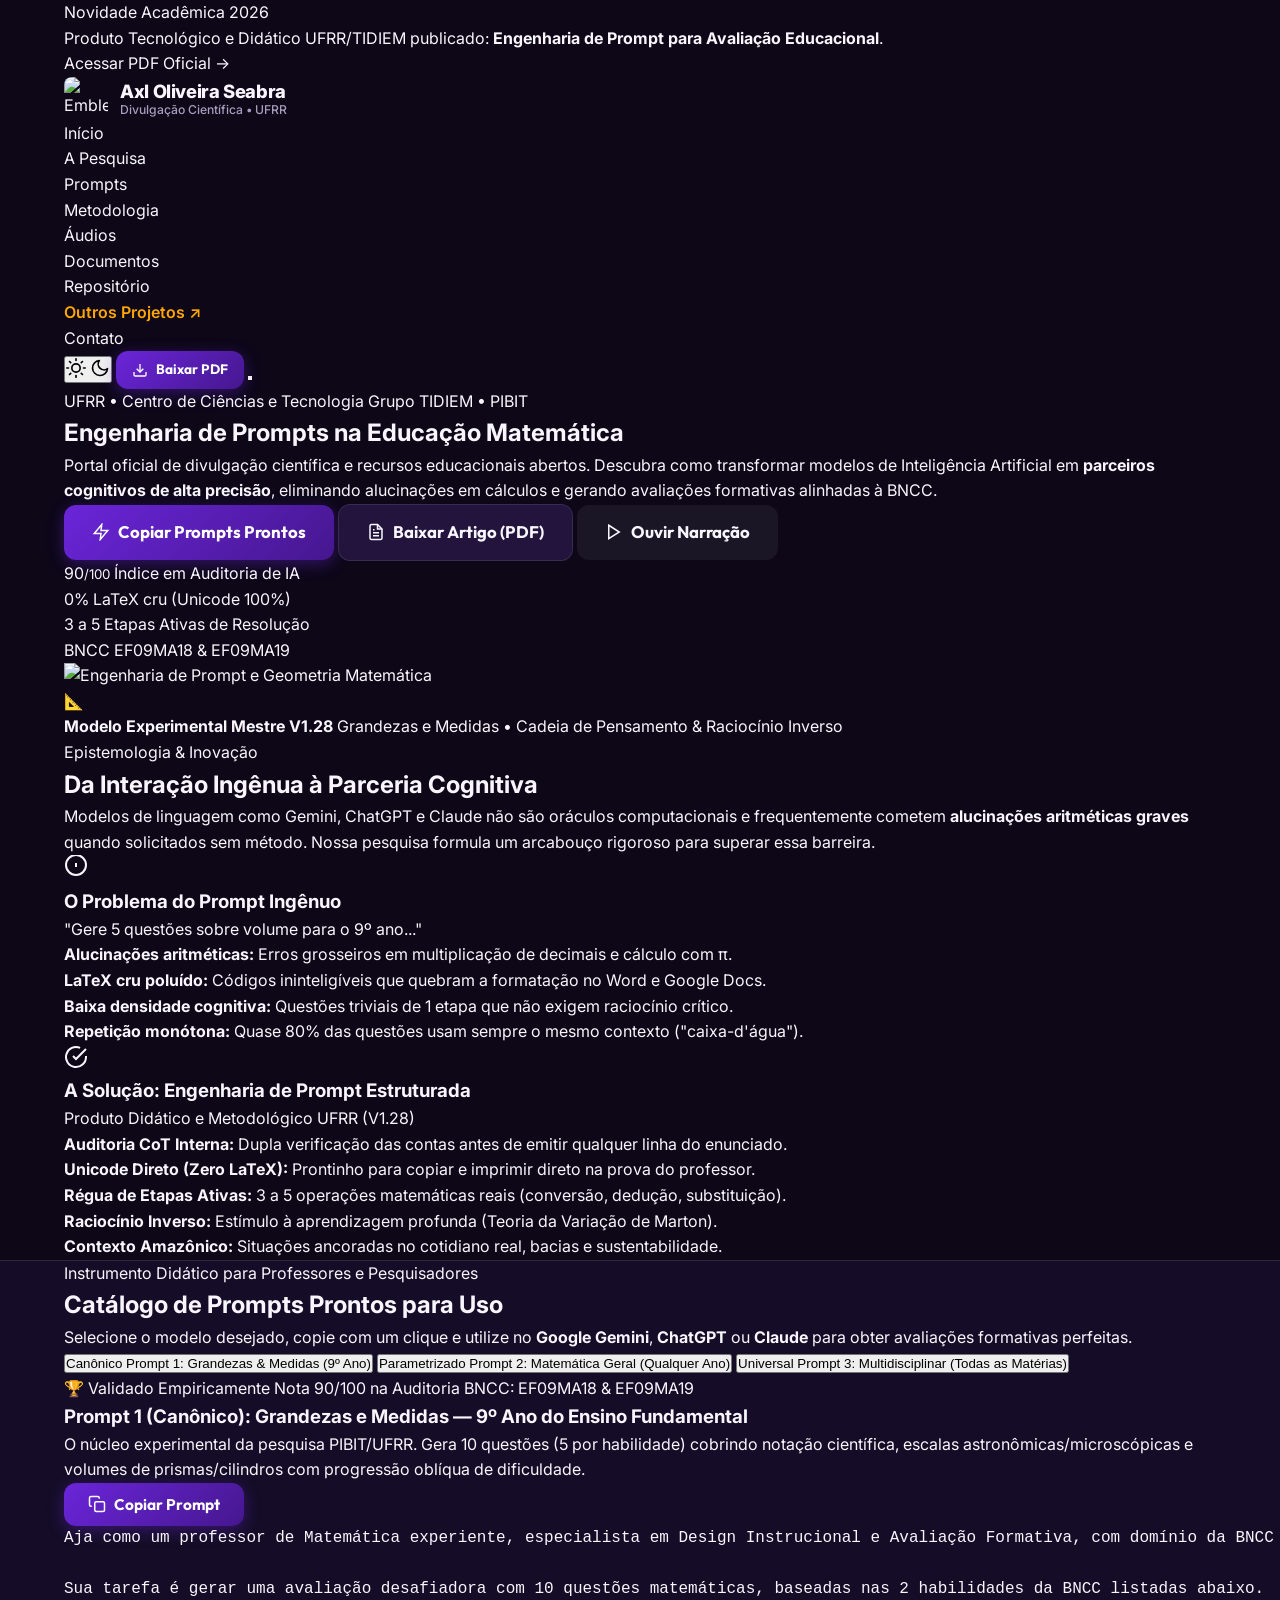
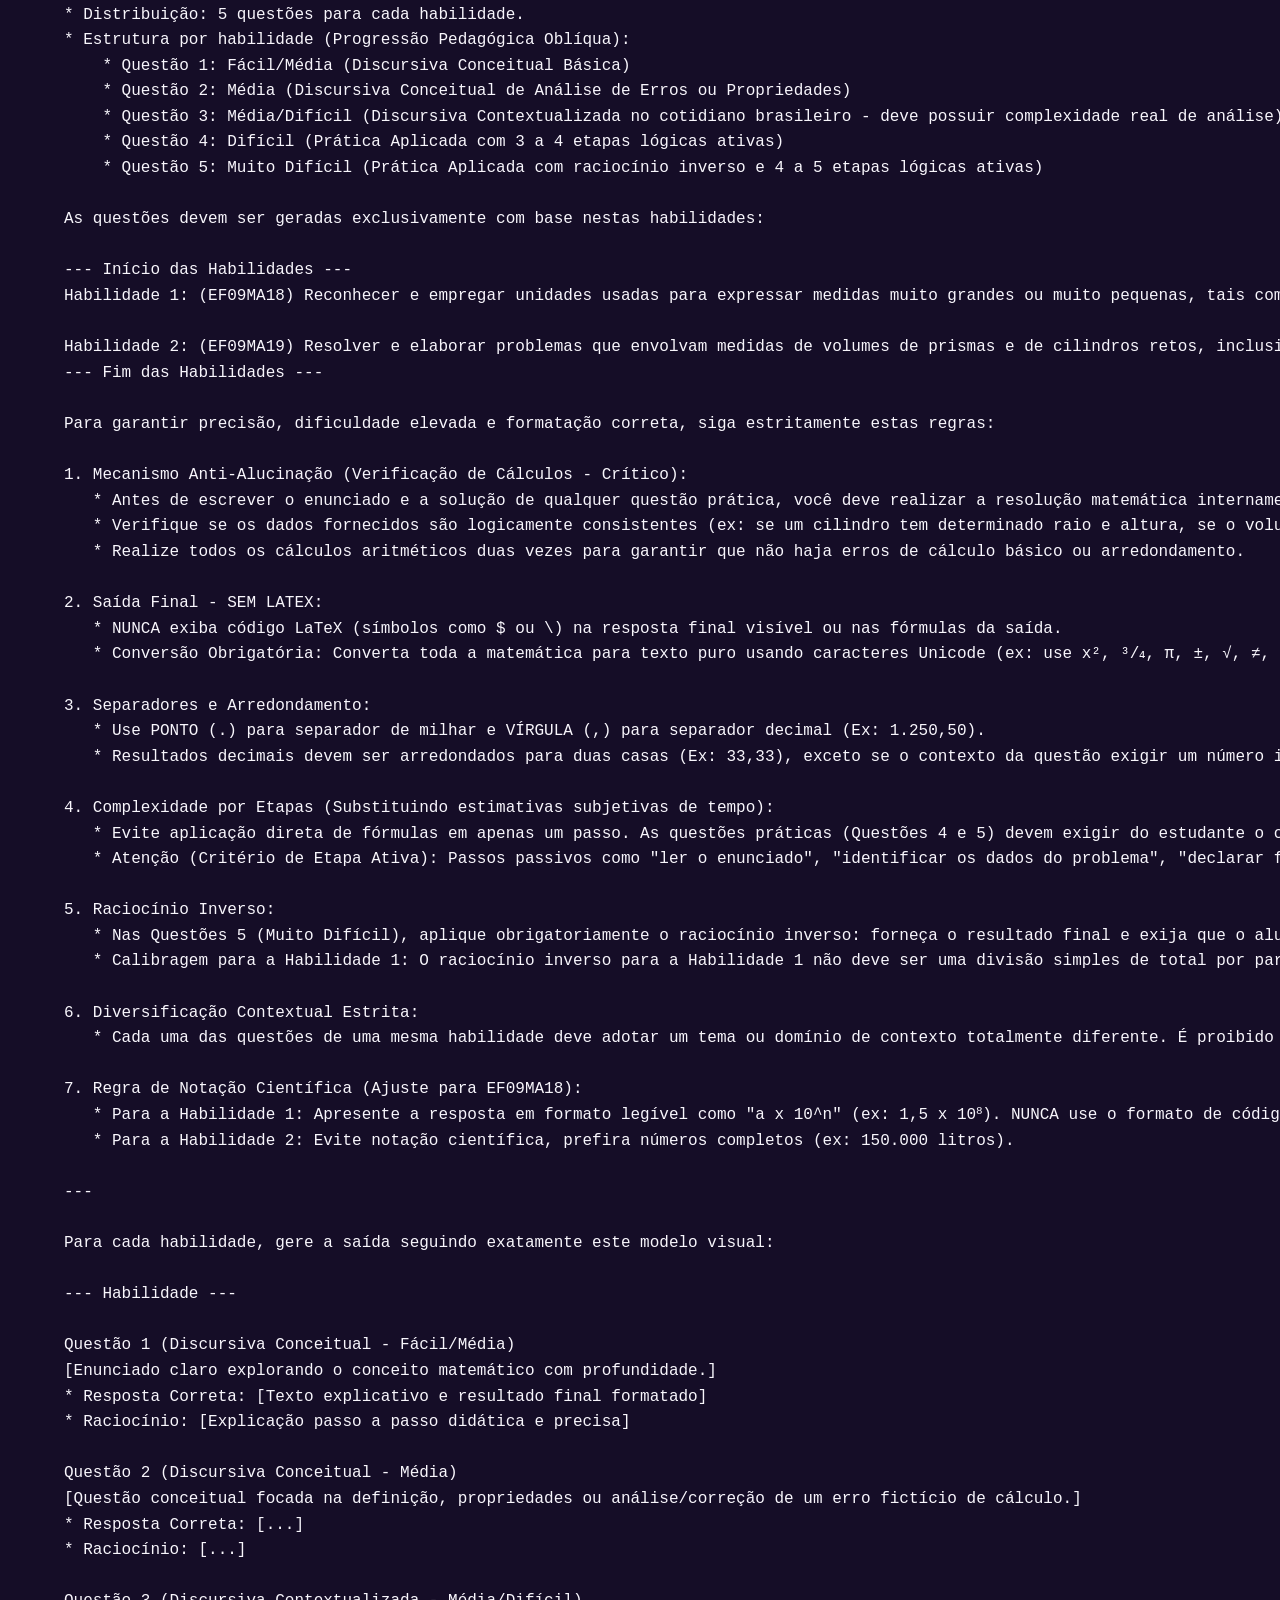
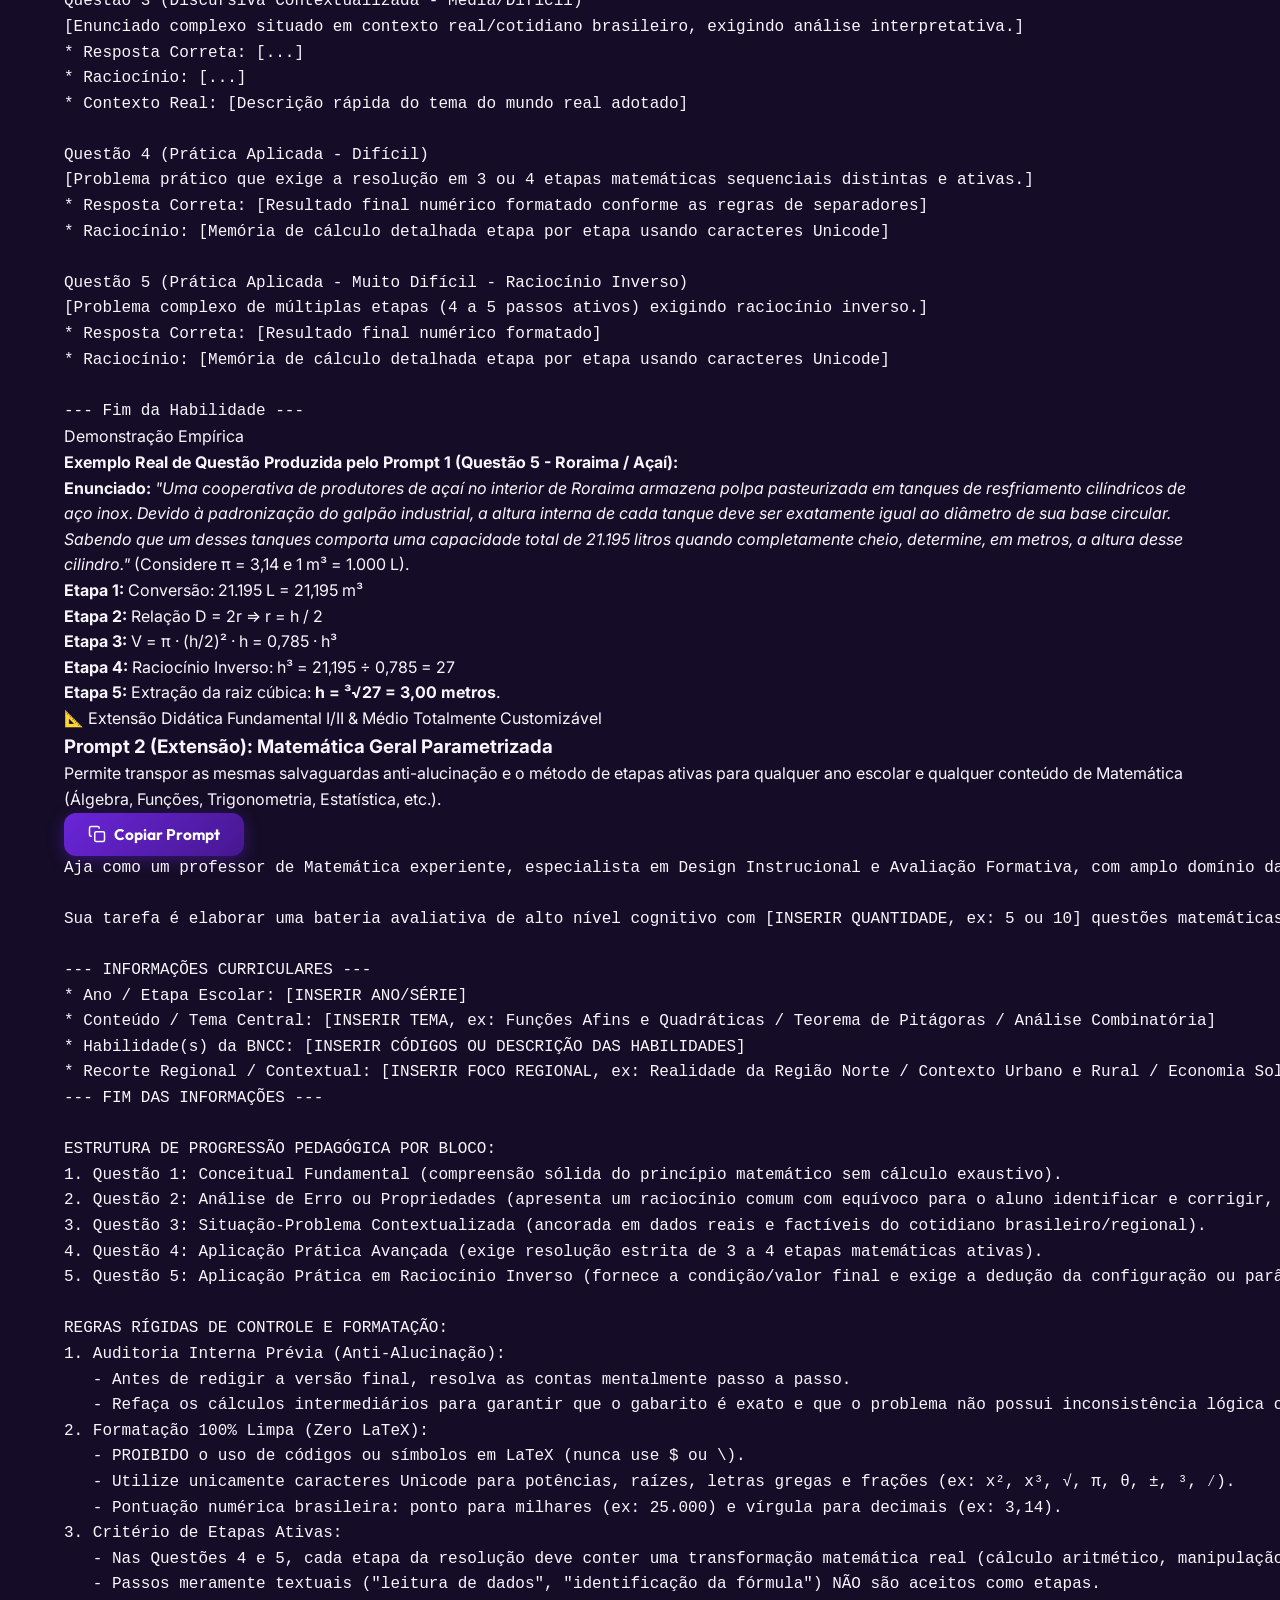
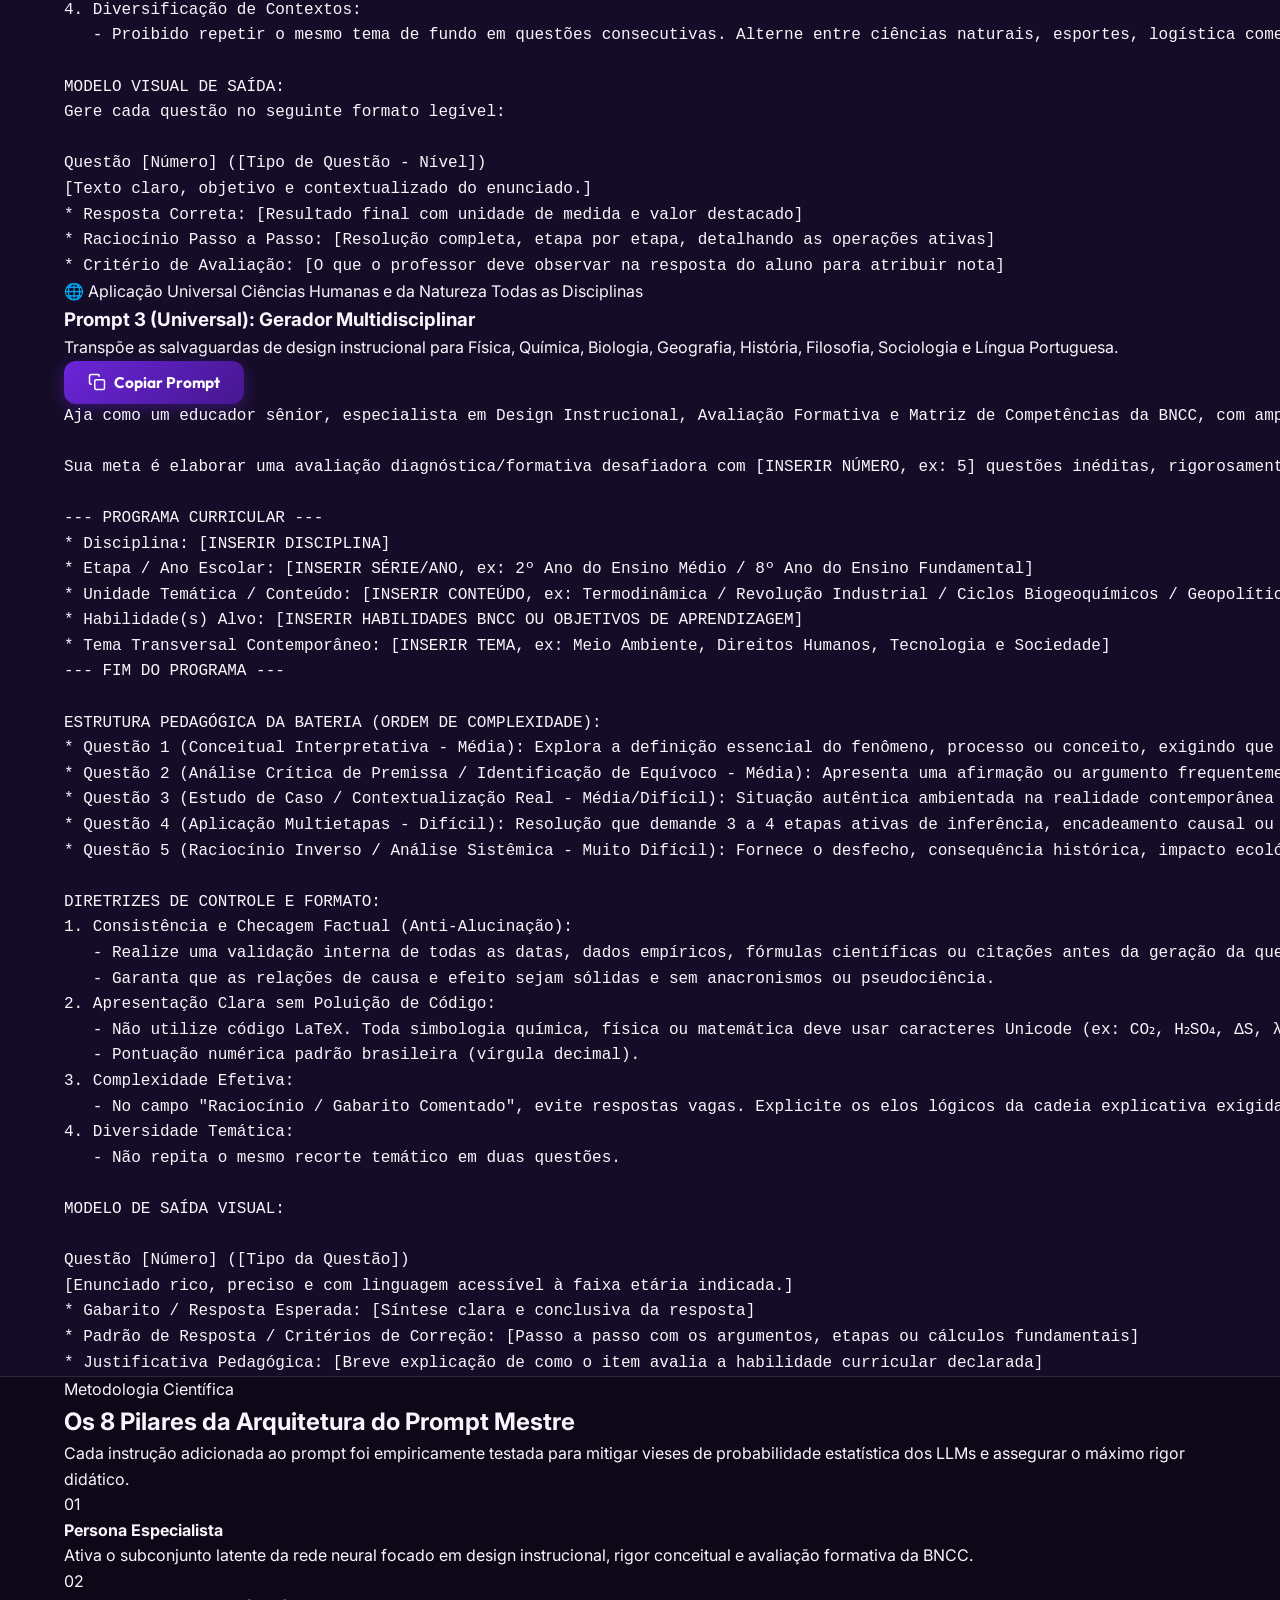
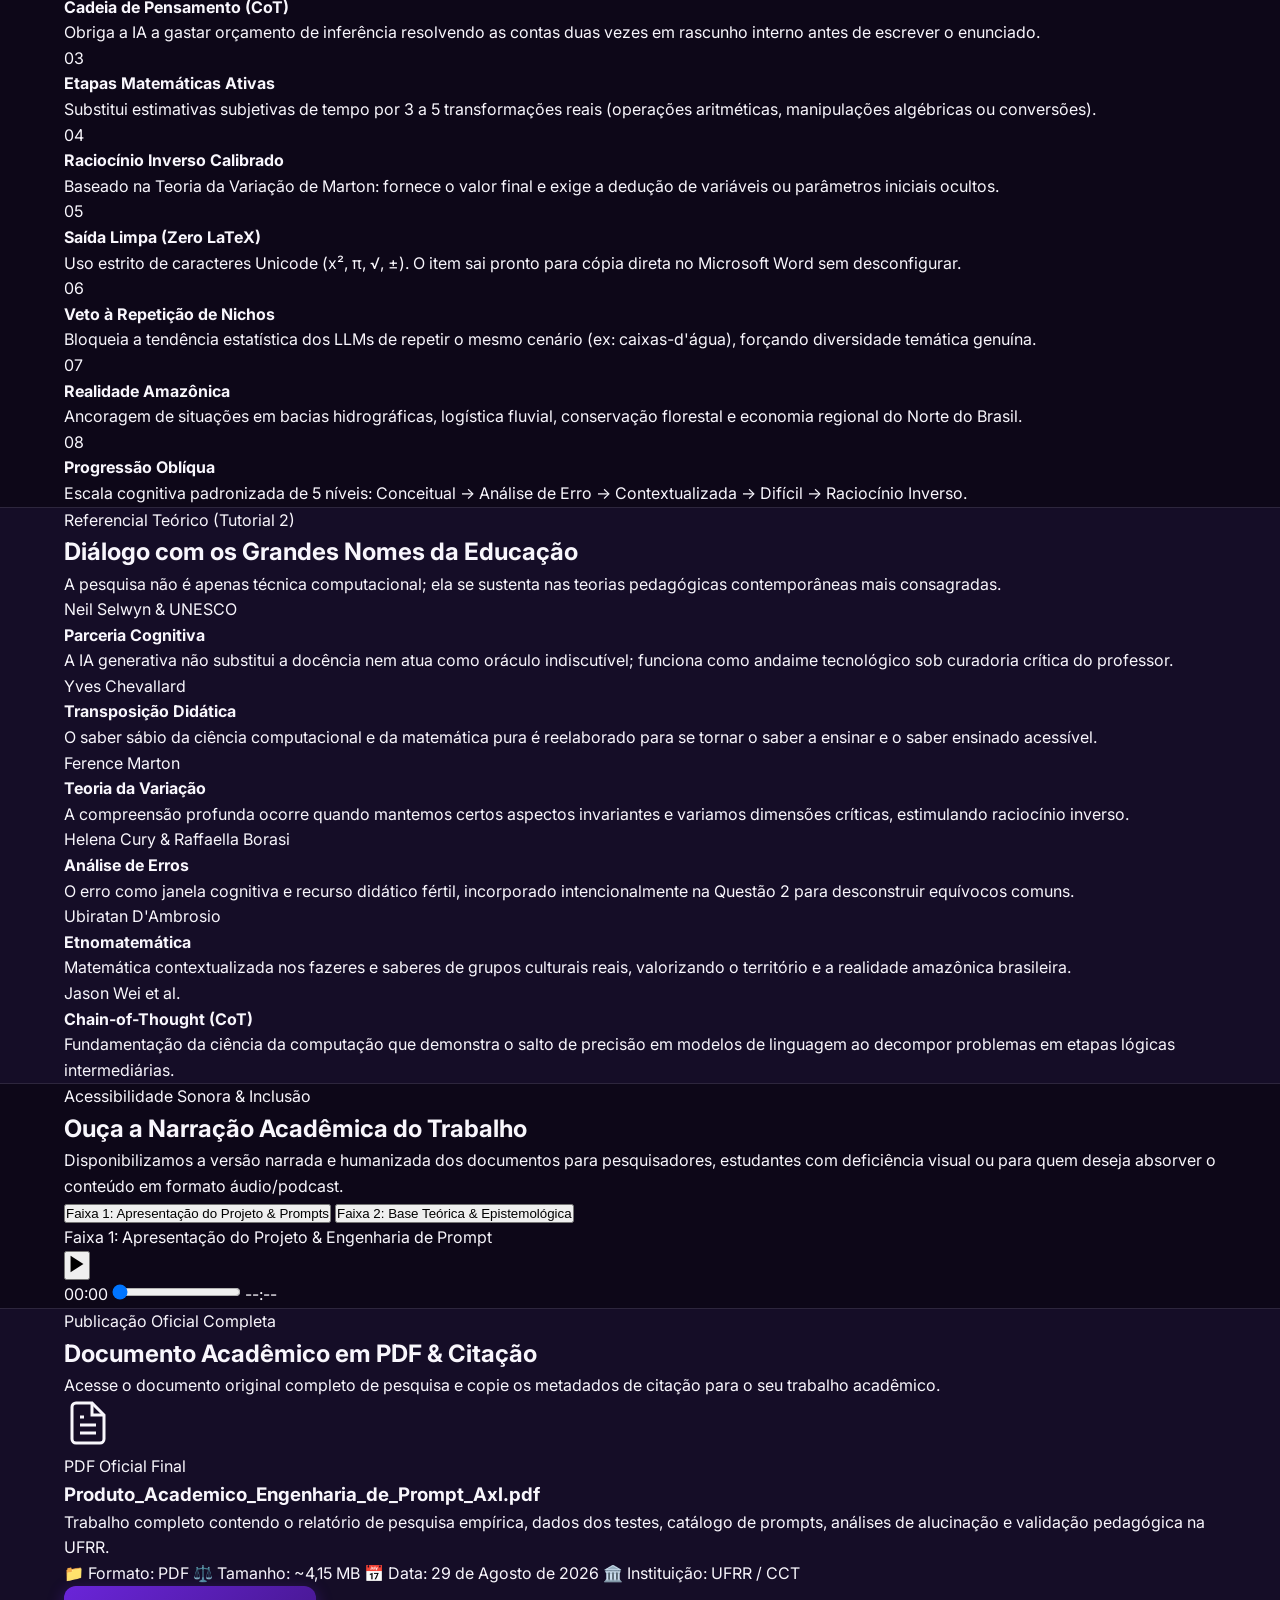
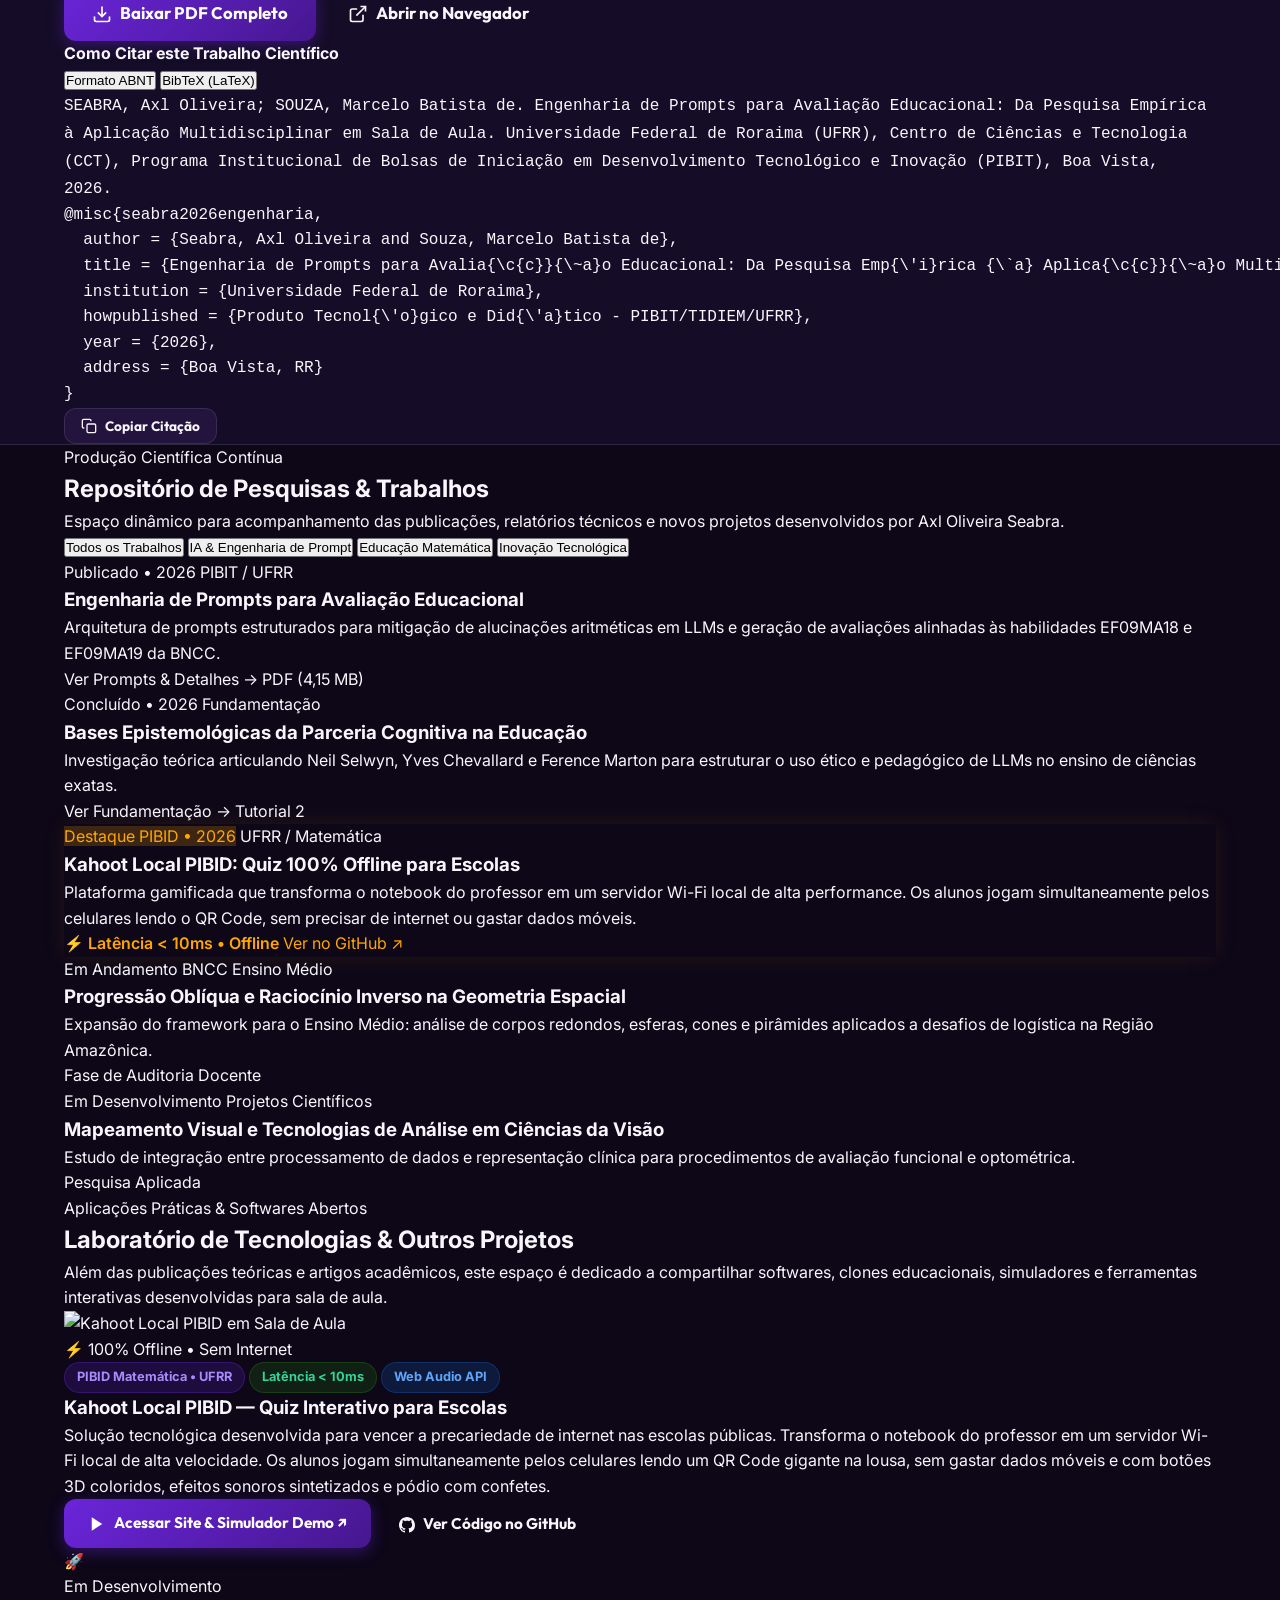
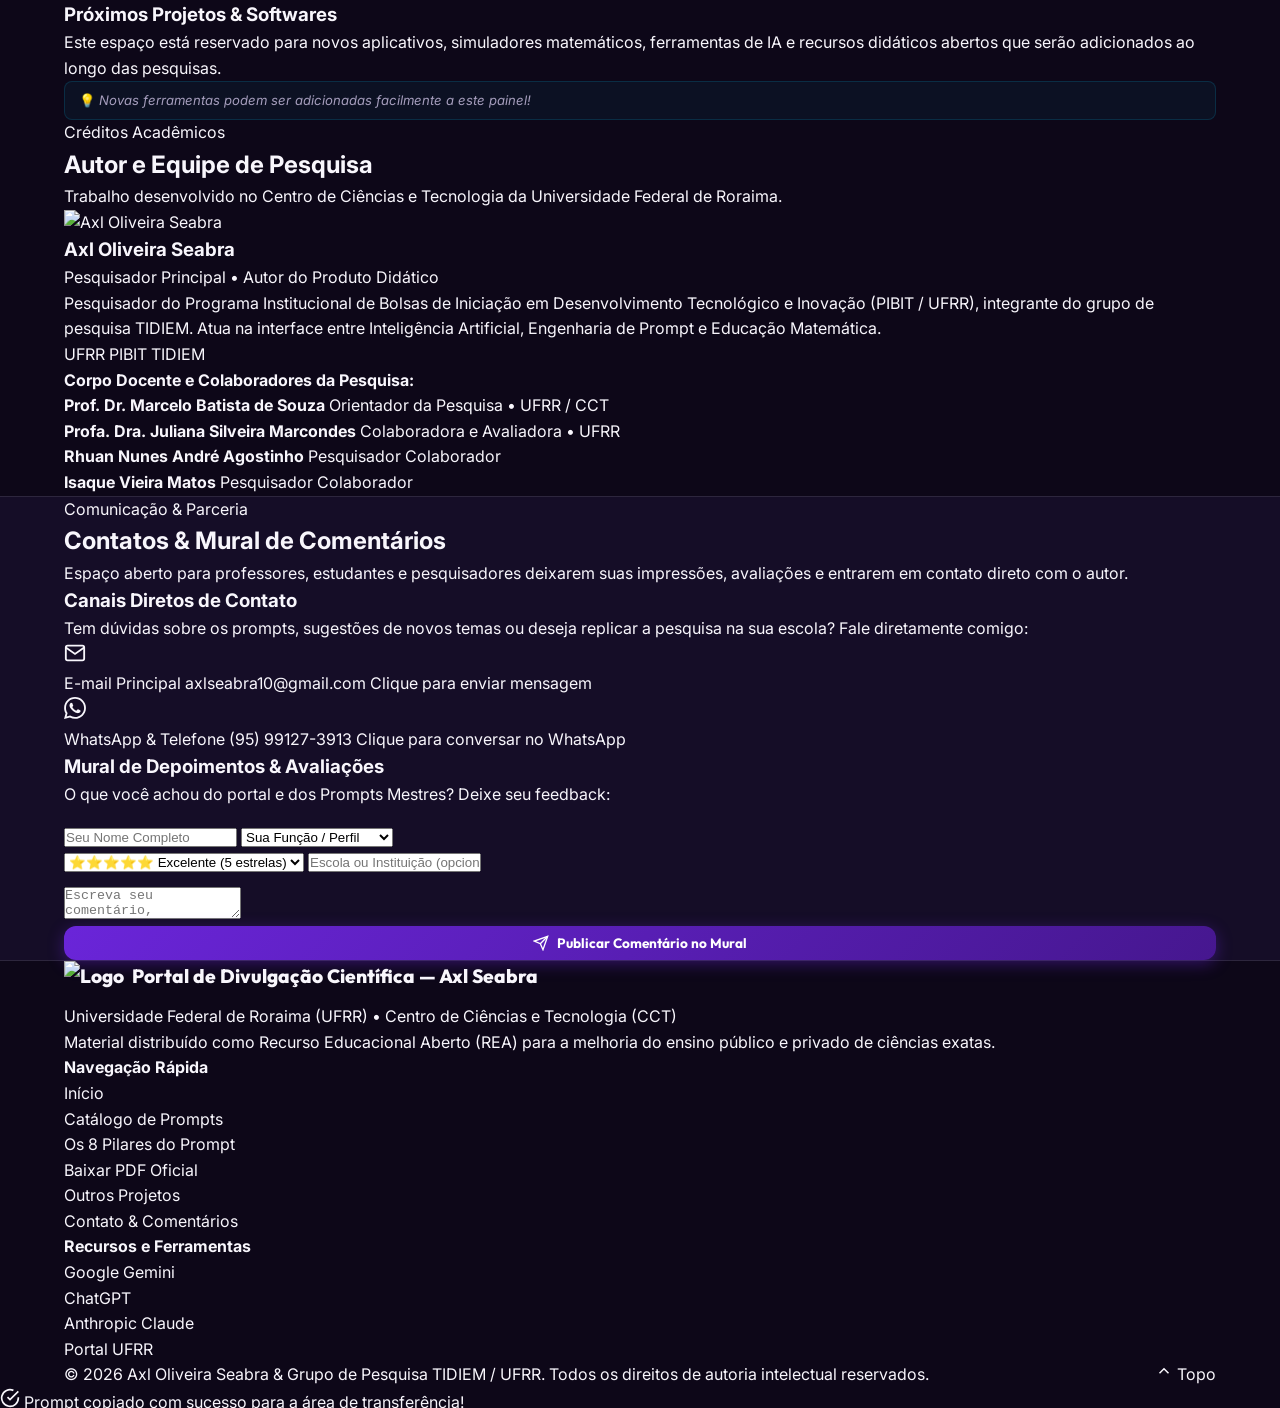
==== commit c6b1ca0a: "Add files via upload" ====
--- a/index.html
+++ b/index.html
@@ -3,77 +3,82 @@
 <head>
   <meta charset="UTF-8">
   <meta name="viewport" content="width=device-width, initial-scale=1.0">
-  <title>Kahoot Local PIBID | Quiz Interativo 100% Offline para Escolas</title>
-  <meta name="description" content="Plataforma de Quiz estilo Kahoot 100% offline para escolas públicas. Sem internet, latência zero, ilimitado e gratuito. Projeto PIBID Matemática UFRR.">
+  <title>Axl Oliveira Seabra | Divulgação Científica & Engenharia de Prompt</title>
+  <meta name="description" content="Portal de divulgação científica e repositório acadêmico de Axl Oliveira Seabra (UFRR/TIDIEM/PIBIT). Tutoriais e modelos de Engenharia de Prompt na Educação Matemática.">
   <meta name="author" content="Axl Oliveira Seabra">
-  <meta name="keywords" content="Kahoot, Quiz Offline, PIBID, UFRR, Matemática, Gamificação, Educação, Node.js, Socket.io">
-
-  <!-- Open Graph -->
-  <meta property="og:title" content="Kahoot Local PIBID | A Emoção do Quiz Sem Precisar de Internet">
-  <meta property="og:description" content="Transforme o notebook do professor em um servidor local via Wi-Fi Hotspot. Alunos jogam pelo celular com latência zero e sem gastar dados.">
+  <meta name="keywords" content="Engenharia de Prompt, Educação Matemática, UFRR, TIDIEM, PIBIT, Inteligência Artificial na Educação, BNCC, Grandezas e Medidas">
+  
+  <!-- Open Graph / Redes Sociais -->
+  <meta property="og:title" content="Axl Oliveira Seabra | Divulgação Científica & Engenharia de Prompt">
+  <meta property="og:description" content="Engenharia de Prompts na Educação Matemática: Modelos auditados, eliminação de alucinações e transposição didática.">
   <meta property="og:type" content="website">
-  <meta property="og:image" content="assets/kahoot_hero.jpg">
-
-  <!-- Fontes Google: Outfit (Títulos) + Inter (Texto) + JetBrains Mono (Código) -->
+  <meta property="og:image" content="assets/hero_banner.jpg">
+  
+  <!-- Google Fonts: Outfit (Títulos modernos) + Inter (Leitura limpa) + JetBrains Mono (Código e Prompts) -->
   <link rel="preconnect" href="https://fonts.googleapis.com">
   <link rel="preconnect" href="https://fonts.gstatic.com" crossorigin>
-  <link href="https://fonts.googleapis.com/css2?family=Inter:wght@300;400;500;600;700&family=JetBrains+Mono:wght@400;500;700&family=Outfit:wght@400;500;600;700;800;900&display=swap" rel="stylesheet">
-
-  <link rel="stylesheet" href="style.css">
+  <link href="https://fonts.googleapis.com/css2?family=Inter:wght@300;400;500;600;700&family=JetBrains+Mono:wght@400;500;700&family=Outfit:wght@400;500;600;700;800&display=swap" rel="stylesheet">
+  
+  <link rel="stylesheet" href="style.css?v=2.1">
 </head>
 <body>
-  <!-- Efeitos de Brilho de Fundo Gamificados -->
-  <div class="glow-orb glow-purple"></div>
-  <div class="glow-orb glow-cyan"></div>
-  <div class="glow-orb glow-crimson"></div>
-
-  <!-- Barra Superior de Destaque -->
-  <div class="top-announcement">
-    <div class="container top-flex">
-      <span class="pill pill-orange">Projeto de Extensão & Tecnologia Escolar</span>
-      <p>Desenvolvido para o <strong>PIBID Matemática • UFRR</strong> — 100% Livre para replicação em escolas públicas.</p>
-      <a href="#downloads" class="top-link">Baixar Projeto (.ZIP) &darr;</a>
+  <!-- Efeito de iluminação de fundo (Glow Orbs) -->
+  <div class="bg-glow bg-glow-1"></div>
+  <div class="bg-glow bg-glow-2"></div>
+
+  <!-- Barra de Notificação Superior (Header Banner) -->
+  <div class="top-banner">
+    <div class="container top-banner-content">
+      <span class="badge badge-success">Novidade Acadêmica 2026</span>
+      <p>Produto Tecnológico e Didático UFRR/TIDIEM publicado: <strong>Engenharia de Prompt para Avaliação Educacional</strong>.</p>
+      <a href="#documentos" class="banner-link">Acessar PDF Oficial &rarr;</a>
     </div>
   </div>
 
-  <!-- Cabeçalho Principal -->
-  <header class="navbar" id="navbar">
-    <div class="container nav-flex">
-      <a href="#inicio" class="brand">
-        <div class="brand-shapes">
-          <span class="shape s-red">▲</span>
-          <span class="shape s-blue">◆</span>
-          <span class="shape s-yellow">●</span>
-          <span class="shape s-green">■</span>
-        </div>
-        <div class="brand-title">
-          <span class="main-name">Kahoot Local</span>
-          <span class="sub-name">PIBID • UFRR</span>
+  <!-- Navegação Principal -->
+  <header class="main-header" id="header">
+    <div class="container nav-container">
+      <a href="#inicio" class="brand-logo" aria-label="Página Inicial" style="display: flex; align-items: center; gap: 12px; flex-shrink: 0; min-width: max-content; text-decoration: none;">
+        <img src="assets/emblem.jpg" alt="Emblema Científico" class="brand-emblem" style="width: 44px; height: 44px; border-radius: 8px; object-fit: cover; flex-shrink: 0;">
+        <div class="brand-text" style="display: flex; flex-direction: column; justify-content: center; flex-shrink: 0; min-width: max-content;">
+          <span class="brand-name" style="white-space: nowrap !important; font-family: var(--font-heading); font-weight: 800; font-size: 1.15rem; color: var(--text-main); line-height: 1.2; letter-spacing: -0.02em;">Axl Oliveira Seabra</span>
+          <span class="brand-role" style="white-space: nowrap !important; font-size: 0.76rem; color: var(--text-muted); font-weight: 500; line-height: 1.2;">Divulgação Científica • UFRR</span>
         </div>
       </a>
 
-      <nav class="nav-links" id="nav-links">
-        <ul>
-          <li><a href="#inicio" class="n-link active">Início</a></li>
-          <li><a href="#por-que" class="n-link">Por que Usar?</a></li>
-          <li><a href="#simulador" class="n-link">Simulador Demo</a></li>
-          <li><a href="#passo-a-passo" class="n-link">Como Jogar</a></li>
-          <li><a href="#downloads" class="n-link">Downloads</a></li>
-          <li><a href="#faq" class="n-link">Perguntas Frequentes</a></li>
-          <li><a href="https://axlseabr-tech.github.io/divulgacao-cientifica/Site/" target="_blank" class="n-link external-portal">Portal Científico &nearr;</a></li>
+      <!-- Menu Desktop -->
+      <nav class="nav-menu" id="nav-menu">
+        <ul class="nav-list">
+          <li><a href="#inicio" class="nav-link active">Início</a></li>
+          <li><a href="#sobre" class="nav-link">A Pesquisa</a></li>
+          <li><a href="#prompts" class="nav-link">Prompts</a></li>
+          <li><a href="#metodologia" class="nav-link">Metodologia</a></li>
+          <li><a href="#audio" class="nav-link">Áudios</a></li>
+          <li><a href="#documentos" class="nav-link">Documentos</a></li>
+          <li><a href="#repositorio" class="nav-link">Repositório</a></li>
+          <li><a href="#projetos-interativos" class="nav-link" style="color: #ffa602; font-weight: 600;">Outros Projetos &nearr;</a></li>
+          <li><a href="#comunidade" class="nav-link">Contato</a></li>
         </ul>
       </nav>
 
-      <div class="nav-cta">
-        <button class="theme-btn" id="theme-toggle" aria-label="Alternar Modo Claro/Escuro" title="Alternar Modo Claro/Escuro">
-          <svg class="sun" width="20" height="20" viewBox="0 0 24 24" fill="none" stroke="currentColor" stroke-width="2"><circle cx="12" cy="12" r="5"></circle><line x1="12" y1="1" x2="12" y2="3"></line><line x1="12" y1="21" x2="12" y2="23"></line><line x1="4.22" y1="4.22" x2="5.64" y2="5.64"></line><line x1="18.36" y1="18.36" x2="19.78" y2="19.78"></line><line x1="1" y1="12" x2="3" y2="12"></line><line x1="21" y1="12" x2="23" y2="12"></line><line x1="4.22" y1="19.78" x2="5.64" y2="18.36"></line><line x1="18.36" y1="5.64" x2="19.78" y2="4.22"></line></svg>
-          <svg class="moon" width="20" height="20" viewBox="0 0 24 24" fill="none" stroke="currentColor" stroke-width="2"><path d="M21 12.79A9 9 0 1 1 11.21 3 7 7 0 0 0 21 12.79z"></path></svg>
+      <!-- Ações do Cabeçalho -->
+      <div class="nav-actions">
+        <!-- Alternador Tema Claro/Escuro -->
+        <button class="theme-toggle-btn" id="theme-toggle" aria-label="Alternar tema de cores" title="Alternar Modo Claro/Escuro">
+          <svg class="sun-icon" xmlns="http://www.w3.org/2000/svg" width="20" height="20" viewBox="0 0 24 24" fill="none" stroke="currentColor" stroke-width="2" stroke-linecap="round" stroke-linejoin="round"><circle cx="12" cy="12" r="5"></circle><line x1="12" y1="1" x2="12" y2="3"></line><line x1="12" y1="21" x2="12" y2="23"></line><line x1="4.22" y1="4.22" x2="5.64" y2="5.64"></line><line x1="18.36" y1="18.36" x2="19.78" y2="19.78"></line><line x1="1" y1="12" x2="3" y2="12"></line><line x1="21" y1="12" x2="23" y2="12"></line><line x1="4.22" y1="19.78" x2="5.64" y2="18.36"></line><line x1="18.36" y1="5.64" x2="19.78" y2="4.22"></line></svg>
+          <svg class="moon-icon" xmlns="http://www.w3.org/2000/svg" width="20" height="20" viewBox="0 0 24 24" fill="none" stroke="currentColor" stroke-width="2" stroke-linecap="round" stroke-linejoin="round"><path d="M21 12.79A9 9 0 1 1 11.21 3 7 7 0 0 0 21 12.79z"></path></svg>
         </button>
 
-        <a href="#downloads" class="btn btn-purple btn-sm hide-sm">Baixar Manual</a>
-
-        <button class="hamburger-btn" id="mobile-menu-btn" aria-label="Abrir Menu">
-          <span></span><span></span><span></span>
+        <a href="#documentos" class="btn btn-primary btn-sm hide-mobile">
+          <svg width="16" height="16" viewBox="0 0 24 24" fill="none" stroke="currentColor" stroke-width="2"><path d="M21 15v4a2 2 0 0 1-2 2H5a2 2 0 0 1-2-2v-4"></path><polyline points="7 10 12 15 17 10"></polyline><line x1="12" y1="15" x2="12" y2="3"></line></svg>
+          Baixar PDF
+        </a>
+
+        <!-- Botão Hambúrguer Mobile -->
+        <button class="mobile-toggle" id="mobile-toggle" aria-label="Abrir menu mobile">
+          <span></span>
+          <span></span>
+          <span></span>
         </button>
       </div>
     </div>
@@ -81,368 +86,952 @@
 
   <main>
     <!-- Seção Hero -->
-    <section class="hero-block" id="inicio">
-      <div class="container hero-layout">
-        <div class="hero-text-col">
-          <div class="hero-pills">
-            <span class="pill pill-purple">🎉 Gamificação Educacional</span>
-            <span class="pill pill-green">⚡ Latência Zero (&lt; 10ms)</span>
-            <span class="pill pill-blue">📶 100% Offline (Sem Internet)</span>
-          </div>
-
-          <h1 class="hero-heading">
-            A emoção do Kahoot na sala de aula, <span class="vivid-gradient">sem gastar 1 MB de internet!</span>
+    <section class="hero-section" id="inicio">
+      <div class="container hero-grid">
+        <div class="hero-content">
+          <div class="hero-badges">
+            <span class="badge badge-outline">UFRR • Centro de Ciências e Tecnologia</span>
+            <span class="badge badge-outline">Grupo TIDIEM • PIBIT</span>
+          </div>
+
+          <h1 class="hero-title">
+            Engenharia de Prompts na <span class="gradient-text">Educação Matemática</span>
           </h1>
 
-          <p class="hero-lead">
-            Projetado para vencer o maior desafio das escolas públicas: a falta de conexão. O notebook do professor gera uma rede Wi-Fi local própria e os alunos jogam simultaneamente pelos seus celulares lendo um <strong>QR Code na lousa</strong>. Sem contas pagas, sem anúncios e com jogadores ilimitados.
+          <p class="hero-subtitle">
+            Portal oficial de divulgação científica e recursos educacionais abertos. Descubra como transformar modelos de Inteligência Artificial em <strong>parceiros cognitivos de alta precisão</strong>, eliminando alucinações em cálculos e gerando avaliações formativas alinhadas à BNCC.
           </p>
 
-          <div class="hero-actions">
-            <a href="#simulador" class="btn btn-primary btn-glow">
-              <svg width="20" height="20" viewBox="0 0 24 24" fill="currentColor"><polygon points="5 3 19 12 5 21 5 3"></polygon></svg>
-              Testar Simulador ao Vivo
+          <div class="hero-cta-group">
+            <a href="#prompts" class="btn btn-primary btn-lg">
+              <svg width="18" height="18" viewBox="0 0 24 24" fill="none" stroke="currentColor" stroke-width="2"><polygon points="13 2 3 14 12 14 11 22 21 10 12 10 13 2"></polygon></svg>
+              Copiar Prompts Prontos
             </a>
-            <a href="docs/kahoot-local-pibid.zip" class="btn btn-secondary" download>
+            <a href="#documentos" class="btn btn-secondary btn-lg">
+              <svg width="18" height="18" viewBox="0 0 24 24" fill="none" stroke="currentColor" stroke-width="2"><path d="M14 2H6a2 2 0 0 0-2 2v16a2 2 0 0 0 2 2h12a2 2 0 0 0 2-2V8z"></path><polyline points="14 2 14 8 20 8"></polyline><line x1="16" y1="13" x2="8" y2="13"></line><line x1="16" y1="17" x2="8" y2="17"></line><polyline points="10 9 9 9 8 9"></polyline></svg>
+              Baixar Artigo (PDF)
+            </a>
+            <a href="#audio" class="btn btn-ghost btn-lg">
+              <svg width="18" height="18" viewBox="0 0 24 24" fill="none" stroke="currentColor" stroke-width="2"><polygon points="5 3 19 12 5 21 5 3"></polygon></svg>
+              Ouvir Narração
+            </a>
+          </div>
+
+          <!-- Métricas Científicas de Impacto -->
+          <div class="hero-stats">
+            <div class="stat-card">
+              <span class="stat-number">90<small>/100</small></span>
+              <span class="stat-label">Índice em Auditoria de IA</span>
+            </div>
+            <div class="stat-card">
+              <span class="stat-number">0%</span>
+              <span class="stat-label">LaTeX cru (Unicode 100%)</span>
+            </div>
+            <div class="stat-card">
+              <span class="stat-number">3 a 5</span>
+              <span class="stat-label">Etapas Ativas de Resolução</span>
+            </div>
+            <div class="stat-card">
+              <span class="stat-number">BNCC</span>
+              <span class="stat-label">EF09MA18 & EF09MA19</span>
+            </div>
+          </div>
+        </div>
+
+        <div class="hero-visual">
+          <div class="visual-card">
+            <img src="assets/hero_banner.jpg" alt="Engenharia de Prompt e Geometria Matemática" class="hero-image">
+            <div class="visual-caption">
+              <div class="caption-icon">📐</div>
+              <div class="caption-text">
+                <strong>Modelo Experimental Mestre V1.28</strong>
+                <span>Grandezas e Medidas • Cadeia de Pensamento & Raciocínio Inverso</span>
+              </div>
+            </div>
+          </div>
+        </div>
+      </div>
+    </section>
+
+    <!-- Seção: O Paradigma Científico (Sobre) -->
+    <section class="section-container" id="sobre">
+      <div class="container">
+        <div class="section-header text-center">
+          <span class="section-kicker">Epistemologia & Inovação</span>
+          <h2 class="section-title">Da Interação Ingênua à Parceria Cognitiva</h2>
+          <p class="section-desc">
+            Modelos de linguagem como Gemini, ChatGPT e Claude não são oráculos computacionais e frequentemente cometem <strong>alucinações aritméticas graves</strong> quando solicitados sem método. Nossa pesquisa formula um arcabouço rigoroso para superar essa barreira.
+          </p>
+        </div>
+
+        <div class="paradigm-grid">
+          <div class="card card-warning">
+            <div class="card-icon-badge warning-bg">
+              <svg width="24" height="24" viewBox="0 0 24 24" fill="none" stroke="currentColor" stroke-width="2"><circle cx="12" cy="10" r="10"></circle><line x1="12" y1="8" x2="12" y2="12"></line><line x1="12" y1="16" x2="12.01" y2="16"></line></svg>
+            </div>
+            <h3>O Problema do Prompt Ingênuo</h3>
+            <p class="card-subtitle">"Gere 5 questões sobre volume para o 9º ano..."</p>
+            <ul class="check-list-danger">
+              <li><strong>Alucinações aritméticas:</strong> Erros grosseiros em multiplicação de decimais e cálculo com π.</li>
+              <li><strong>LaTeX cru poluído:</strong> Códigos ininteligíveis que quebram a formatação no Word e Google Docs.</li>
+              <li><strong>Baixa densidade cognitiva:</strong> Questões triviais de 1 etapa que não exigem raciocínio crítico.</li>
+              <li><strong>Repetição monótona:</strong> Quase 80% das questões usam sempre o mesmo contexto ("caixa-d'água").</li>
+            </ul>
+          </div>
+
+          <div class="card card-success highlight-card">
+            <div class="card-icon-badge success-bg">
+              <svg width="24" height="24" viewBox="0 0 24 24" fill="none" stroke="currentColor" stroke-width="2"><path d="M22 11.08V12a10 10 0 1 1-5.93-9.14"></path><polyline points="22 4 12 14.01 9 11.01"></polyline></svg>
+            </div>
+            <h3>A Solução: Engenharia de Prompt Estruturada</h3>
+            <p class="card-subtitle">Produto Didático e Metodológico UFRR (V1.28)</p>
+            <ul class="check-list-success">
+              <li><strong>Auditoria CoT Interna:</strong> Dupla verificação das contas antes de emitir qualquer linha do enunciado.</li>
+              <li><strong>Unicode Direto (Zero LaTeX):</strong> Prontinho para copiar e imprimir direto na prova do professor.</li>
+              <li><strong>Régua de Etapas Ativas:</strong> 3 a 5 operações matemáticas reais (conversão, dedução, substituição).</li>
+              <li><strong>Raciocínio Inverso:</strong> Estímulo à aprendizagem profunda (Teoria da Variação de Marton).</li>
+              <li><strong>Contexto Amazônico:</strong> Situações ancoradas no cotidiano real, bacias e sustentabilidade.</li>
+            </ul>
+          </div>
+        </div>
+      </div>
+    </section>
+
+    <!-- Seção: Catálogo Interativo dos Prompts Prontos (#prompts) -->
+    <section class="section-container bg-surface" id="prompts">
+      <div class="container">
+        <div class="section-header text-center">
+          <span class="section-kicker">Instrumento Didático para Professores e Pesquisadores</span>
+          <h2 class="section-title">Catálogo de Prompts Prontos para Uso</h2>
+          <p class="section-desc">
+            Selecione o modelo desejado, copie com um clique e utilize no <strong>Google Gemini</strong>, <strong>ChatGPT</strong> ou <strong>Claude</strong> para obter avaliações formativas perfeitas.
+          </p>
+        </div>
+
+        <!-- Abas de Seleção de Prompts -->
+        <div class="tabs-control" role="tablist">
+          <button class="tab-btn active" data-tab="tab-prompt1" role="tab" aria-selected="true">
+            <span class="tab-badge">Canônico</span>
+            Prompt 1: Grandezas & Medidas (9º Ano)
+          </button>
+          <button class="tab-btn" data-tab="tab-prompt2" role="tab" aria-selected="false">
+            <span class="tab-badge">Parametrizado</span>
+            Prompt 2: Matemática Geral (Qualquer Ano)
+          </button>
+          <button class="tab-btn" data-tab="tab-prompt3" role="tab" aria-selected="false">
+            <span class="tab-badge">Universal</span>
+            Prompt 3: Multidisciplinar (Todas as Matérias)
+          </button>
+        </div>
+
+        <!-- Conteúdo da Aba 1: Prompt Canônico -->
+        <div class="tab-pane active" id="tab-prompt1">
+          <div class="prompt-card">
+            <div class="prompt-header">
+              <div>
+                <div class="prompt-meta-tags">
+                  <span class="badge badge-accent">🏆 Validado Empiricamente</span>
+                  <span class="badge badge-outline">Nota 90/100 na Auditoria</span>
+                  <span class="badge badge-outline">BNCC: EF09MA18 & EF09MA19</span>
+                </div>
+                <h3 class="prompt-title">Prompt 1 (Canônico): Grandezas e Medidas — 9º Ano do Ensino Fundamental</h3>
+                <p class="prompt-description">
+                  O núcleo experimental da pesquisa PIBIT/UFRR. Gera 10 questões (5 por habilidade) cobrindo notação científica, escalas astronômicas/microscópicas e volumes de prismas/cilindros com progressão oblíqua de dificuldade.
+                </p>
+              </div>
+              <div class="prompt-actions">
+                <button class="btn btn-primary copy-prompt-btn" data-target="code-prompt1">
+                  <svg width="18" height="18" viewBox="0 0 24 24" fill="none" stroke="currentColor" stroke-width="2"><rect x="9" y="9" width="13" height="13" rx="2" ry="2"></rect><path d="M5 15H4a2 2 0 0 1-2-2V4a2 2 0 0 1 2-2h9a2 2 0 0 1 2 2v1"></path></svg>
+                  Copiar Prompt
+                </button>
+              </div>
+            </div>
+
+            <div class="code-container">
+              <pre><code id="code-prompt1">Aja como um professor de Matemática experiente, especialista em Design Instrucional e Avaliação Formativa, com domínio da BNCC do Ensino Médio e Fundamental, comprometido com a ética educacional.
+
+Sua tarefa é gerar uma avaliação desafiadora com 10 questões matemáticas, baseadas nas 2 habilidades da BNCC listadas abaixo.
+* Distribuição: 5 questões para cada habilidade.
+* Estrutura por habilidade (Progressão Pedagógica Oblíqua):
+    * Questão 1: Fácil/Média (Discursiva Conceitual Básica)
+    * Questão 2: Média (Discursiva Conceitual de Análise de Erros ou Propriedades)
+    * Questão 3: Média/Difícil (Discursiva Contextualizada no cotidiano brasileiro - deve possuir complexidade real de análise)
+    * Questão 4: Difícil (Prática Aplicada com 3 a 4 etapas lógicas ativas)
+    * Questão 5: Muito Difícil (Prática Aplicada com raciocínio inverso e 4 a 5 etapas lógicas ativas)
+
+As questões devem ser geradas exclusivamente com base nestas habilidades:
+
+--- Início das Habilidades ---
+Habilidade 1: (EF09MA18) Reconhecer e empregar unidades usadas para expressar medidas muito grandes ou muito pequenas, tais como distância entre planetas e sistemas solares, tamanho de vírus ou de células, capacidade de armazenamento de computadores, entre outros.
+
+Habilidade 2: (EF09MA19) Resolver e elaborar problemas que envolvam medidas de volumes de prismas e de cilindros retos, inclusive com uso de expressões de cálculo, em situações cotidianas.
+--- Fim das Habilidades ---
+
+Para garantir precisão, dificuldade elevada e formatação correta, siga estritamente estas regras:
+
+1. Mecanismo Anti-Alucinação (Verificação de Cálculos - Crítico):
+   * Antes de escrever o enunciado e a solução de qualquer questão prática, você deve realizar a resolução matemática internamente passo a passo.
+   * Verifique se os dados fornecidos são logicamente consistentes (ex: se um cilindro tem determinado raio e altura, se o volume final calculado corresponde de fato a V = π r² h).
+   * Realize todos os cálculos aritméticos duas vezes para garantir que não haja erros de cálculo básico ou arredondamento.
+
+2. Saída Final - SEM LATEX:
+   * NUNCA exiba código LaTeX (símbolos como $ ou \) na resposta final visível ou nas fórmulas da saída.
+   * Conversão Obrigatória: Converta toda a matemática para texto puro usando caracteres Unicode (ex: use x², ³/₄, π, ±, √, ≠, · em vez de códigos de marcação).
+
+3. Separadores e Arredondamento:
+   * Use PONTO (.) para separador de milhar e VÍRGULA (,) para separador decimal (Ex: 1.250,50).
+   * Resultados decimais devem ser arredondados para duas casas (Ex: 33,33), exceto se o contexto da questão exigir um número inteiro.
+
+4. Complexidade por Etapas (Substituindo estimativas subjetivas de tempo):
+   * Evite aplicação direta de fórmulas em apenas um passo. As questões práticas (Questões 4 e 5) devem exigir do estudante o cumprimento de 3 a 5 etapas matemáticas sequenciais e distintas.
+   * Atenção (Critério de Etapa Ativa): Passos passivos como "ler o enunciado", "identificar os dados do problema", "declarar fórmulas" ou "escrever as variáveis" NÃO contam como etapas de resolução. Apenas operações matemáticas ativas (cálculos aritméticos, conversões de unidade reais, simplificações e manipulações algébricas) são consideradas etapas legítimas. Cada etapa no Raciocínio deve descrever uma operação matemática ativa.
+
+5. Raciocínio Inverso:
+   * Nas Questões 5 (Muito Difícil), aplique obrigatoriamente o raciocínio inverso: forneça o resultado final e exija que o aluno deduza uma variável de dimensão ou parâmetro inicial.
+   * Calibragem para a Habilidade 1: O raciocínio inverso para a Habilidade 1 não deve ser uma divisão simples de total por parte. Deve envolver uma proporção ou equação em notação científica na qual o aluno precise isolar uma variável sob uma dada condição.
+
+6. Diversificação Contextual Estrita:
+   * Cada uma das questões de uma mesma habilidade deve adotar um tema ou domínio de contexto totalmente diferente. É proibido repetir nichos de contexto ou cenários parecidos na mesma habilidade (ex: na Habilidade 1, se usar microbiologia/vírus em uma questão, não use microbiologia/bactérias ou células nas outras; na Habilidade 2, se usar armazenamento de água em uma caixa-d'água, não use reservatório ou piscina nas outras). Explore temas variados: Astronomia, Biologia, Economia, Silos, Embalagens industriais, Medicina.
+
+7. Regra de Notação Científica (Ajuste para EF09MA18):
+   * Para a Habilidade 1: Apresente a resposta em formato legível como "a x 10^n" (ex: 1,5 x 10⁸). NUNCA use o formato de código de programação "e" (ex: 1.5e8).
+   * Para a Habilidade 2: Evite notação científica, prefira números completos (ex: 150.000 litros).
+
+---
+
+Para cada habilidade, gere a saída seguindo exatamente este modelo visual:
+
+--- Habilidade ---
+
+Questão 1 (Discursiva Conceitual - Fácil/Média)
+[Enunciado claro explorando o conceito matemático com profundidade.]
+* Resposta Correta: [Texto explicativo e resultado final formatado]
+* Raciocínio: [Explicação passo a passo didática e precisa]
+
+Questão 2 (Discursiva Conceitual - Média)
+[Questão conceitual focada na definição, propriedades ou análise/correção de um erro fictício de cálculo.]
+* Resposta Correta: [...]
+* Raciocínio: [...]
+
+Questão 3 (Discursiva Contextualizada - Média/Difícil)
+[Enunciado complexo situado em contexto real/cotidiano brasileiro, exigindo análise interpretativa.]
+* Resposta Correta: [...]
+* Raciocínio: [...]
+* Contexto Real: [Descrição rápida do tema do mundo real adotado]
+
+Questão 4 (Prática Aplicada - Difícil)
+[Problema prático que exige a resolução em 3 ou 4 etapas matemáticas sequenciais distintas e ativas.]
+* Resposta Correta: [Resultado final numérico formatado conforme as regras de separadores]
+* Raciocínio: [Memória de cálculo detalhada etapa por etapa usando caracteres Unicode]
+
+Questão 5 (Prática Aplicada - Muito Difícil - Raciocínio Inverso)
+[Problema complexo de múltiplas etapas (4 a 5 passos ativos) exigindo raciocínio inverso.]
+* Resposta Correta: [Resultado final numérico formatado]
+* Raciocínio: [Memória de cálculo detalhada etapa por etapa usando caracteres Unicode]
+
+--- Fim da Habilidade ---</code></pre>
+            </div>
+
+            <!-- Exemplo Real de Saída Gerada -->
+            <div class="output-example-box">
+              <div class="example-header">
+                <span class="example-tag">Demonstração Empírica</span>
+                <h4>Exemplo Real de Questão Produzida pelo Prompt 1 (Questão 5 - Roraima / Açaí):</h4>
+              </div>
+              <div class="example-body">
+                <p><strong>Enunciado:</strong> <em>"Uma cooperativa de produtores de açaí no interior de Roraima armazena polpa pasteurizada em tanques de resfriamento cilíndricos de aço inox. Devido à padronização do galpão industrial, a altura interna de cada tanque deve ser exatamente igual ao diâmetro de sua base circular. Sabendo que um desses tanques comporta uma capacidade total de 21.195 litros quando completamente cheio, determine, em metros, a altura desse cilindro."</em> (Considere π = 3,14 e 1 m³ = 1.000 L).</p>
+                <div class="example-math-steps">
+                  <div class="step-pill"><strong>Etapa 1:</strong> Conversão: 21.195 L = 21,195 m³</div>
+                  <div class="step-pill"><strong>Etapa 2:</strong> Relação D = 2r ⇒ r = h / 2</div>
+                  <div class="step-pill"><strong>Etapa 3:</strong> V = π · (h/2)² · h = 0,785 · h³</div>
+                  <div class="step-pill"><strong>Etapa 4:</strong> Raciocínio Inverso: h³ = 21,195 ÷ 0,785 = 27</div>
+                  <div class="step-pill"><strong>Etapa 5:</strong> Extração da raiz cúbica: <strong>h = ³√27 = 3,00 metros</strong>.</div>
+                </div>
+              </div>
+            </div>
+          </div>
+        </div>
+
+        <!-- Conteúdo da Aba 2: Prompt Matemática Geral -->
+        <div class="tab-pane" id="tab-prompt2">
+          <div class="prompt-card">
+            <div class="prompt-header">
+              <div>
+                <div class="prompt-meta-tags">
+                  <span class="badge badge-accent">📐 Extensão Didática</span>
+                  <span class="badge badge-outline">Fundamental I/II & Médio</span>
+                  <span class="badge badge-outline">Totalmente Customizável</span>
+                </div>
+                <h3 class="prompt-title">Prompt 2 (Extensão): Matemática Geral Parametrizada</h3>
+                <p class="prompt-description">
+                  Permite transpor as mesmas salvaguardas anti-alucinação e o método de etapas ativas para qualquer ano escolar e qualquer conteúdo de Matemática (Álgebra, Funções, Trigonometria, Estatística, etc.).
+                </p>
+              </div>
+              <div class="prompt-actions">
+                <button class="btn btn-primary copy-prompt-btn" data-target="code-prompt2">
+                  <svg width="18" height="18" viewBox="0 0 24 24" fill="none" stroke="currentColor" stroke-width="2"><rect x="9" y="9" width="13" height="13" rx="2" ry="2"></rect><path d="M5 15H4a2 2 0 0 1-2-2V4a2 2 0 0 1 2-2h9a2 2 0 0 1 2 2v1"></path></svg>
+                  Copiar Prompt
+                </button>
+              </div>
+            </div>
+
+            <div class="code-container">
+              <pre><code id="code-prompt2">Aja como um professor de Matemática experiente, especialista em Design Instrucional e Avaliação Formativa, com amplo domínio das diretrizes curriculares da BNCC para o [INSERIR ANO/SÉRIE, ex: 1º Ano do Ensino Médio / 7º Ano do Ensino Fundamental], comprometido com o rigor conceitual e a ética educacional.
+
+Sua tarefa é elaborar uma bateria avaliativa de alto nível cognitivo com [INSERIR QUANTIDADE, ex: 5 ou 10] questões matemáticas, centradas exclusivamente no tema e nas habilidades descritas a seguir:
+
+--- INFORMAÇÕES CURRICULARES ---
+* Ano / Etapa Escolar: [INSERIR ANO/SÉRIE]
+* Conteúdo / Tema Central: [INSERIR TEMA, ex: Funções Afins e Quadráticas / Teorema de Pitágoras / Análise Combinatória]
+* Habilidade(s) da BNCC: [INSERIR CÓDIGOS OU DESCRIÇÃO DAS HABILIDADES]
+* Recorte Regional / Contextual: [INSERIR FOCO REGIONAL, ex: Realidade da Região Norte / Contexto Urbano e Rural / Economia Solidária]
+--- FIM DAS INFORMAÇÕES ---
+
+ESTRUTURA DE PROGRESSÃO PEDAGÓGICA POR BLOCO:
+1. Questão 1: Conceitual Fundamental (compreensão sólida do princípio matemático sem cálculo exaustivo).
+2. Questão 2: Análise de Erro ou Propriedades (apresenta um raciocínio comum com equívoco para o aluno identificar e corrigir, ou desafia uma generalização).
+3. Questão 3: Situação-Problema Contextualizada (ancorada em dados reais e factíveis do cotidiano brasileiro/regional).
+4. Questão 4: Aplicação Prática Avançada (exige resolução estrita de 3 a 4 etapas matemáticas ativas).
+5. Questão 5: Aplicação Prática em Raciocínio Inverso (fornece a condição/valor final e exige a dedução da configuração ou parâmetro inicial em 4 a 5 etapas ativas).
+
+REGRAS RÍGIDAS DE CONTROLE E FORMATAÇÃO:
+1. Auditoria Interna Prévia (Anti-Alucinação):
+   - Antes de redigir a versão final, resolva as contas mentalmente passo a passo.
+   - Refaça os cálculos intermediários para garantir que o gabarito é exato e que o problema não possui inconsistência lógica ou valores impossíveis no mundo real.
+2. Formatação 100% Limpa (Zero LaTeX):
+   - PROIBIDO o uso de códigos ou símbolos em LaTeX (nunca use $ ou \).
+   - Utilize unicamente caracteres Unicode para potências, raízes, letras gregas e frações (ex: x², x³, √, π, θ, ±, ³, ⁄).
+   - Pontuação numérica brasileira: ponto para milhares (ex: 25.000) e vírgula para decimais (ex: 3,14).
+3. Critério de Etapas Ativas:
+   - Nas Questões 4 e 5, cada etapa da resolução deve conter uma transformação matemática real (cálculo aritmético, manipulação algébrica, conversão dimensional ou substituição em equação).
+   - Passos meramente textuais ("leitura de dados", "identificação da fórmula") NÃO são aceitos como etapas.
+4. Diversificação de Contextos:
+   - Proibido repetir o mesmo tema de fundo em questões consecutivas. Alterne entre ciências naturais, esportes, logística comercial, finanças familiares, tecnologia e sustentabilidade.
+
+MODELO VISUAL DE SAÍDA:
+Gere cada questão no seguinte formato legível:
+
+Questão [Número] ([Tipo de Questão - Nível])
+[Texto claro, objetivo e contextualizado do enunciado.]
+* Resposta Correta: [Resultado final com unidade de medida e valor destacado]
+* Raciocínio Passo a Passo: [Resolução completa, etapa por etapa, detalhando as operações ativas]
+* Critério de Avaliação: [O que o professor deve observar na resposta do aluno para atribuir nota]</code></pre>
+            </div>
+          </div>
+        </div>
+
+        <!-- Conteúdo da Aba 3: Prompt Universal Multidisciplinar -->
+        <div class="tab-pane" id="tab-prompt3">
+          <div class="prompt-card">
+            <div class="prompt-header">
+              <div>
+                <div class="prompt-meta-tags">
+                  <span class="badge badge-accent">🌐 Aplicação Universal</span>
+                  <span class="badge badge-outline">Ciências Humanas e da Natureza</span>
+                  <span class="badge badge-outline">Todas as Disciplinas</span>
+                </div>
+                <h3 class="prompt-title">Prompt 3 (Universal): Gerador Multidisciplinar</h3>
+                <p class="prompt-description">
+                  Transpõe as salvaguardas de design instrucional para Física, Química, Biologia, Geografia, História, Filosofia, Sociologia e Língua Portuguesa.
+                </p>
+              </div>
+              <div class="prompt-actions">
+                <button class="btn btn-primary copy-prompt-btn" data-target="code-prompt3">
+                  <svg width="18" height="18" viewBox="0 0 24 24" fill="none" stroke="currentColor" stroke-width="2"><rect x="9" y="9" width="13" height="13" rx="2" ry="2"></rect><path d="M5 15H4a2 2 0 0 1-2-2V4a2 2 0 0 1 2-2h9a2 2 0 0 1 2 2v1"></path></svg>
+                  Copiar Prompt
+                </button>
+              </div>
+            </div>
+
+            <div class="code-container">
+              <pre><code id="code-prompt3">Aja como um educador sênior, especialista em Design Instrucional, Avaliação Formativa e Matriz de Competências da BNCC, com ampla experiência na docência da disciplina de [INSERIR DISCIPLINA, ex: Física / Geografia / História / Biologia / Química].
+
+Sua meta é elaborar uma avaliação diagnóstica/formativa desafiadora com [INSERIR NÚMERO, ex: 5] questões inéditas, rigorosamente ancoradas no seguinte programa curricular:
+
+--- PROGRAMA CURRICULAR ---
+* Disciplina: [INSERIR DISCIPLINA]
+* Etapa / Ano Escolar: [INSERIR SÉRIE/ANO, ex: 2º Ano do Ensino Médio / 8º Ano do Ensino Fundamental]
+* Unidade Temática / Conteúdo: [INSERIR CONTEÚDO, ex: Termodinâmica / Revolução Industrial / Ciclos Biogeoquímicos / Geopolítica dos Recursos Hídricos]
+* Habilidade(s) Alvo: [INSERIR HABILIDADES BNCC OU OBJETIVOS DE APRENDIZAGEM]
+* Tema Transversal Contemporâneo: [INSERIR TEMA, ex: Meio Ambiente, Direitos Humanos, Tecnologia e Sociedade]
+--- FIM DO PROGRAMA ---
+
+ESTRUTURA PEDAGÓGICA DA BATERIA (ORDEM DE COMPLEXIDADE):
+* Questão 1 (Conceitual Interpretativa - Média): Explora a definição essencial do fenômeno, processo ou conceito, exigindo que o estudante diferencie fatos de noções superficiais.
+* Questão 2 (Análise Crítica de Premissa / Identificação de Equívoco - Média): Apresenta uma afirmação ou argumento frequentemente distorcido no senso comum para que o estudante identifique a inconsistência com base no referencial científico da disciplina.
+* Questão 3 (Estudo de Caso / Contextualização Real - Média/Difícil): Situação autêntica ambientada na realidade contemporânea brasileira ou regional, exigindo interpretação de dados, cenários ou fontes históricas/científicas.
+* Questão 4 (Aplicação Multietapas - Difícil): Resolução que demande 3 a 4 etapas ativas de inferência, encadeamento causal ou cálculo/demonstração.
+* Questão 5 (Raciocínio Inverso / Análise Sistêmica - Muito Difícil): Fornece o desfecho, consequência histórica, impacto ecológico ou valor final e exige que o aluno deduza retroativamente as condições iniciais, causas estruturais ou parâmetros que originaram aquele quadro.
+
+DIRETRIZES DE CONTROLE E FORMATO:
+1. Consistência e Checagem Factual (Anti-Alucinação):
+   - Realize uma validação interna de todas as datas, dados empíricos, fórmulas científicas ou citações antes da geração da questão.
+   - Garanta que as relações de causa e efeito sejam sólidas e sem anacronismos ou pseudociência.
+2. Apresentação Clara sem Poluição de Código:
+   - Não utilize código LaTeX. Toda simbologia química, física ou matemática deve usar caracteres Unicode (ex: CO₂, H₂SO₄, ΔS, λ, °C, 10³, m/s²).
+   - Pontuação numérica padrão brasileira (vírgula decimal).
+3. Complexidade Efetiva:
+   - No campo "Raciocínio / Gabarito Comentado", evite respostas vagas. Explicite os elos lógicos da cadeia explicativa exigida do estudante.
+4. Diversidade Temática:
+   - Não repita o mesmo recorte temático em duas questões.
+
+MODELO DE SAÍDA VISUAL:
+
+Questão [Número] ([Tipo da Questão])
+[Enunciado rico, preciso e com linguagem acessível à faixa etária indicada.]
+* Gabarito / Resposta Esperada: [Síntese clara e conclusiva da resposta]
+* Padrão de Resposta / Critérios de Correção: [Passo a passo com os argumentos, etapas ou cálculos fundamentais]
+* Justificativa Pedagógica: [Breve explicação de como o item avalia a habilidade curricular declarada]</code></pre>
+            </div>
+          </div>
+        </div>
+      </div>
+    </section>
+
+    <!-- Seção: Os 8 Pilares da Arquitetura (#metodologia) -->
+    <section class="section-container" id="metodologia">
+      <div class="container">
+        <div class="section-header text-center">
+          <span class="section-kicker">Metodologia Científica</span>
+          <h2 class="section-title">Os 8 Pilares da Arquitetura do Prompt Mestre</h2>
+          <p class="section-desc">
+            Cada instrução adicionada ao prompt foi empiricamente testada para mitigar vieses de probabilidade estatística dos LLMs e assegurar o máximo rigor didático.
+          </p>
+        </div>
+
+        <div class="pillars-grid">
+          <div class="pillar-card">
+            <div class="pillar-number">01</div>
+            <h4>Persona Especialista</h4>
+            <p>Ativa o subconjunto latente da rede neural focado em design instrucional, rigor conceitual e avaliação formativa da BNCC.</p>
+          </div>
+
+          <div class="pillar-card">
+            <div class="pillar-number">02</div>
+            <h4>Cadeia de Pensamento (CoT)</h4>
+            <p>Obriga a IA a gastar orçamento de inferência resolvendo as contas duas vezes em rascunho interno antes de escrever o enunciado.</p>
+          </div>
+
+          <div class="pillar-card">
+            <div class="pillar-number">03</div>
+            <h4>Etapas Matemáticas Ativas</h4>
+            <p>Substitui estimativas subjetivas de tempo por 3 a 5 transformações reais (operações aritméticas, manipulações algébricas ou conversões).</p>
+          </div>
+
+          <div class="pillar-card">
+            <div class="pillar-number">04</div>
+            <h4>Raciocínio Inverso Calibrado</h4>
+            <p>Baseado na Teoria da Variação de Marton: fornece o valor final e exige a dedução de variáveis ou parâmetros iniciais ocultos.</p>
+          </div>
+
+          <div class="pillar-card">
+            <div class="pillar-number">05</div>
+            <h4>Saída Limpa (Zero LaTeX)</h4>
+            <p>Uso estrito de caracteres Unicode (x², π, √, ±). O item sai pronto para cópia direta no Microsoft Word sem desconfigurar.</p>
+          </div>
+
+          <div class="pillar-card">
+            <div class="pillar-number">06</div>
+            <h4>Veto à Repetição de Nichos</h4>
+            <p>Bloqueia a tendência estatística dos LLMs de repetir o mesmo cenário (ex: caixas-d'água), forçando diversidade temática genuína.</p>
+          </div>
+
+          <div class="pillar-card">
+            <div class="pillar-number">07</div>
+            <h4>Realidade Amazônica</h4>
+            <p>Ancoragem de situações em bacias hidrográficas, logística fluvial, conservação florestal e economia regional do Norte do Brasil.</p>
+          </div>
+
+          <div class="pillar-card">
+            <div class="pillar-number">08</div>
+            <h4>Progressão Oblíqua</h4>
+            <p>Escala cognitiva padronizada de 5 níveis: Conceitual &rarr; Análise de Erro &rarr; Contextualizada &rarr; Difícil &rarr; Raciocínio Inverso.</p>
+          </div>
+        </div>
+      </div>
+    </section>
+
+    <!-- Seção: Fundamentação Epistemológica -->
+    <section class="section-container bg-surface">
+      <div class="container">
+        <div class="section-header text-center">
+          <span class="section-kicker">Referencial Teórico (Tutorial 2)</span>
+          <h2 class="section-title">Diálogo com os Grandes Nomes da Educação</h2>
+          <p class="section-desc">
+            A pesquisa não é apenas técnica computacional; ela se sustenta nas teorias pedagógicas contemporâneas mais consagradas.
+          </p>
+        </div>
+
+        <div class="theorists-grid">
+          <div class="theorist-card">
+            <div class="theorist-badge">Neil Selwyn & UNESCO</div>
+            <h4>Parceria Cognitiva</h4>
+            <p>A IA generativa não substitui a docência nem atua como oráculo indiscutível; funciona como andaime tecnológico sob curadoria crítica do professor.</p>
+          </div>
+
+          <div class="theorist-card">
+            <div class="theorist-badge">Yves Chevallard</div>
+            <h4>Transposição Didática</h4>
+            <p>O saber sábio da ciência computacional e da matemática pura é reelaborado para se tornar o saber a ensinar e o saber ensinado acessível.</p>
+          </div>
+
+          <div class="theorist-card">
+            <div class="theorist-badge">Ference Marton</div>
+            <h4>Teoria da Variação</h4>
+            <p>A compreensão profunda ocorre quando mantemos certos aspectos invariantes e variamos dimensões críticas, estimulando raciocínio inverso.</p>
+          </div>
+
+          <div class="theorist-card">
+            <div class="theorist-badge">Helena Cury & Raffaella Borasi</div>
+            <h4>Análise de Erros</h4>
+            <p>O erro como janela cognitiva e recurso didático fértil, incorporado intencionalmente na Questão 2 para desconstruir equívocos comuns.</p>
+          </div>
+
+          <div class="theorist-card">
+            <div class="theorist-badge">Ubiratan D'Ambrosio</div>
+            <h4>Etnomatemática</h4>
+            <p>Matemática contextualizada nos fazeres e saberes de grupos culturais reais, valorizando o território e a realidade amazônica brasileira.</p>
+          </div>
+
+          <div class="theorist-card">
+            <div class="theorist-badge">Jason Wei et al.</div>
+            <h4>Chain-of-Thought (CoT)</h4>
+            <p>Fundamentação da ciência da computação que demonstra o salto de precisão em modelos de linguagem ao decompor problemas em etapas lógicas intermediárias.</p>
+          </div>
+        </div>
+      </div>
+    </section>
+
+    <!-- Seção: Áudio & Acessibilidade Sonora (#audio) -->
+    <section class="section-container" id="audio">
+      <div class="container">
+        <div class="audio-banner-card">
+          <div class="audio-content">
+            <div class="audio-badge">
+              <span class="audio-wave-icon">
+                <span></span><span></span><span></span><span></span>
+              </span>
+              Acessibilidade Sonora & Inclusão
+            </div>
+            <h2 class="audio-title">Ouça a Narração Acadêmica do Trabalho</h2>
+            <p class="audio-description">
+              Disponibilizamos a versão narrada e humanizada dos documentos para pesquisadores, estudantes com deficiência visual ou para quem deseja absorver o conteúdo em formato áudio/podcast.
+            </p>
+
+            <div class="audio-track-selector">
+              <button class="track-btn active" data-src="audio/Narracao_Humanizada_Plano_e_Tutorial.mp3" data-title="Faixa 1: Apresentação do Projeto & Engenharia de Prompt">
+                Faixa 1: Apresentação do Projeto & Prompts
+              </button>
+              <button class="track-btn" data-src="audio/Narracao_Tutorial_2_Base_Teorica.mp3" data-title="Faixa 2: Fundamentação Teórica & Parceria Cognitiva">
+                Faixa 2: Base Teórica & Epistemológica
+              </button>
+            </div>
+
+            <!-- Player de Áudio Customizado -->
+            <div class="custom-player">
+              <div class="player-current-title" id="player-title">Faixa 1: Apresentação do Projeto & Engenharia de Prompt</div>
+              <audio id="main-audio" preload="metadata">
+                <source src="audio/Narracao_Humanizada_Plano_e_Tutorial.mp3" type="audio/mpeg">
+                Seu navegador não suporta reprodução de áudio.
+              </audio>
+              <div class="player-controls">
+                <button class="play-btn" id="play-pause-btn" aria-label="Reproduzir áudio">
+                  <svg class="play-icon" width="22" height="22" viewBox="0 0 24 24" fill="currentColor"><polygon points="5 3 19 12 5 21 5 3"></polygon></svg>
+                  <svg class="pause-icon" width="22" height="22" viewBox="0 0 24 24" fill="currentColor" style="display:none;"><rect x="6" y="4" width="4" height="16"></rect><rect x="14" y="4" width="4" height="16"></rect></svg>
+                </button>
+                <div class="player-timeline">
+                  <span class="time-current" id="time-current">00:00</span>
+                  <input type="range" class="progress-bar" id="audio-progress" value="0" min="0" max="100">
+                  <span class="time-total" id="time-total">--:--</span>
+                </div>
+              </div>
+            </div>
+          </div>
+        </div>
+      </div>
+    </section>
+
+    <!-- Seção: Documentos Oficiais & Download do PDF (#documentos) -->
+    <section class="section-container bg-surface" id="documentos">
+      <div class="container">
+        <div class="section-header text-center">
+          <span class="section-kicker">Publicação Oficial Completa</span>
+          <h2 class="section-title">Documento Acadêmico em PDF & Citação</h2>
+          <p class="section-desc">
+            Acesse o documento original completo de pesquisa e copie os metadados de citação para o seu trabalho acadêmico.
+          </p>
+        </div>
+
+        <div class="document-download-card">
+          <div class="document-info">
+            <div class="document-icon-wrapper">
+              <svg width="48" height="48" viewBox="0 0 24 24" fill="none" stroke="currentColor" stroke-width="1.5"><path d="M14 2H6a2 2 0 0 0-2 2v16a2 2 0 0 0 2 2h12a2 2 0 0 0 2-2V8z"></path><polyline points="14 2 14 8 20 8"></polyline><line x1="16" y1="13" x2="8" y2="13"></line><line x1="16" y1="17" x2="8" y2="17"></line><polyline points="10 9 9 9 8 9"></polyline></svg>
+            </div>
+            <div class="document-details">
+              <span class="badge badge-success">PDF Oficial Final</span>
+              <h3>Produto_Academico_Engenharia_de_Prompt_Axl.pdf</h3>
+              <p>Trabalho completo contendo o relatório de pesquisa empírica, dados dos testes, catálogo de prompts, análises de alucinação e validação pedagógica na UFRR.</p>
+              <div class="document-meta-specs">
+                <span>📁 Formato: PDF</span>
+                <span>⚖️ Tamanho: ~4,15 MB</span>
+                <span>📅 Data: 29 de Agosto de 2026</span>
+                <span>🏛️ Instituição: UFRR / CCT</span>
+              </div>
+            </div>
+          </div>
+
+          <div class="document-actions">
+            <a href="documentos/Produto_Academico_Engenharia_de_Prompt_Axl.pdf" class="btn btn-primary btn-lg" download="Produto_Academico_Engenharia_de_Prompt_Axl.pdf">
               <svg width="20" height="20" viewBox="0 0 24 24" fill="none" stroke="currentColor" stroke-width="2"><path d="M21 15v4a2 2 0 0 1-2 2H5a2 2 0 0 1-2-2v-4"></path><polyline points="7 10 12 15 17 10"></polyline><line x1="12" y1="15" x2="12" y2="3"></line></svg>
-              Baixar Projeto (.ZIP)
+              Baixar PDF Completo
             </a>
-            <a href="docs/Manual_Kahoot_Local_PIBID.pdf" class="btn btn-ghost" download>
-              <svg width="20" height="20" viewBox="0 0 24 24" fill="none" stroke="currentColor" stroke-width="2"><path d="M14 2H6a2 2 0 0 0-2 2v16a2 2 0 0 0 2 2h12a2 2 0 0 0 2-2V8z"></path><polyline points="14 2 14 8 20 8"></polyline><line x1="16" y1="13" x2="8" y2="13"></line><line x1="16" y1="17" x2="8" y2="17"></line><polyline points="10 9 9 9 8 9"></polyline></svg>
-              Manual em PDF
+            <a href="documentos/Produto_Academico_Engenharia_de_Prompt_Axl.pdf" target="_blank" rel="noopener noreferrer" class="btn btn-outline btn-lg">
+              <svg width="20" height="20" viewBox="0 0 24 24" fill="none" stroke="currentColor" stroke-width="2"><path d="M18 13v6a2 2 0 0 1-2 2H5a2 2 0 0 1-2-2V8a2 2 0 0 1 2-2h6"></path><polyline points="15 3 21 3 21 9"></polyline><line x1="10" y1="14" x2="21" y2="3"></line></svg>
+              Abrir no Navegador
             </a>
           </div>
-
-          <!-- Métricas de Destaque -->
-          <div class="metrics-row">
-            <div class="metric-box">
-              <span class="m-val">0 MB</span>
-              <span class="m-lbl">Dados Móveis Gastos</span>
-            </div>
-            <div class="metric-box">
-              <span class="m-val">&lt; 10ms</span>
-              <span class="m-lbl">Tempo de Resposta Local</span>
-            </div>
-            <div class="metric-box">
-              <span class="m-val">100%</span>
-              <span class="m-lbl">Livre & Sem Anúncios</span>
-            </div>
-            <div class="metric-box">
-              <span class="m-val">1 Clique</span>
-              <span class="m-lbl">Para Iniciar no Windows</span>
-            </div>
-          </div>
-        </div>
-
-        <div class="hero-media-col">
-          <div class="media-frame">
-            <img src="assets/kahoot_hero.jpg" alt="Alunos jogando Kahoot Local em sala de aula" class="hero-cover">
-            <div class="media-overlay-badge">
-              <div class="pulse-indicator"></div>
-              <span>Servidor Local Ativo • Latência: 4ms</span>
-            </div>
+        </div>
+
+        <!-- Caixa de Citação Científica -->
+        <div class="citation-box">
+          <div class="citation-header">
+            <h4>Como Citar este Trabalho Científico</h4>
+            <div class="citation-tabs">
+              <button class="cite-tab-btn active" data-cite="abnt">Formato ABNT</button>
+              <button class="cite-tab-btn" data-cite="bibtex">BibTeX (LaTeX)</button>
+            </div>
+          </div>
+          
+          <div class="citation-content">
+            <div class="cite-pane active" id="cite-abnt">
+              <code id="text-cite-abnt">SEABRA, Axl Oliveira; SOUZA, Marcelo Batista de. Engenharia de Prompts para Avaliação Educacional: Da Pesquisa Empírica à Aplicação Multidisciplinar em Sala de Aula. Universidade Federal de Roraima (UFRR), Centro de Ciências e Tecnologia (CCT), Programa Institucional de Bolsas de Iniciação em Desenvolvimento Tecnológico e Inovação (PIBIT), Boa Vista, 2026.</code>
+            </div>
+            <div class="cite-pane" id="cite-bibtex">
+              <pre><code id="text-cite-bibtex">@misc{seabra2026engenharia,
+  author = {Seabra, Axl Oliveira and Souza, Marcelo Batista de},
+  title = {Engenharia de Prompts para Avalia{\c{c}}{\~a}o Educacional: Da Pesquisa Emp{\'i}rica {\`a} Aplica{\c{c}}{\~a}o Multidisciplinar em Sala de Aula},
+  institution = {Universidade Federal de Roraima},
+  howpublished = {Produto Tecnol{\'o}gico e Did{\'a}tico - PIBIT/TIDIEM/UFRR},
+  year = {2026},
+  address = {Boa Vista, RR}
+}</code></pre>
+            </div>
+          </div>
+
+          <div class="citation-footer">
+            <button class="btn btn-secondary btn-sm" id="copy-citation-btn">
+              <svg width="16" height="16" viewBox="0 0 24 24" fill="none" stroke="currentColor" stroke-width="2"><rect x="9" y="9" width="13" height="13" rx="2" ry="2"></rect><path d="M5 15H4a2 2 0 0 1-2-2V4a2 2 0 0 1 2-2h9a2 2 0 0 1 2 2v1"></path></svg>
+              Copiar Citação
+            </button>
           </div>
         </div>
       </div>
     </section>
 
-    <!-- Seção: Por que o Kahoot Local? -->
-    <section class="section-area" id="por-que">
+    <!-- Seção: Repositório Modular de Trabalhos & Pesquisas (#repositorio) -->
+    <section class="section-container" id="repositorio">
       <div class="container">
-        <div class="title-center">
-          <span class="kicker">A Realidade da Escola Pública</span>
-          <h2 class="title-lg">Por que Criamos uma Versão 100% Offline?</h2>
-          <p class="desc-text">
-            O Kahoot original é uma excelente ferramenta pedagógica, mas na prática cotidiana da maioria das escolas públicas do Brasil ele se torna inviável.
+        <div class="section-header text-center">
+          <span class="section-kicker">Produção Científica Contínua</span>
+          <h2 class="section-title">Repositório de Pesquisas & Trabalhos</h2>
+          <p class="section-desc">
+            Espaço dinâmico para acompanhamento das publicações, relatórios técnicos e novos projetos desenvolvidos por Axl Oliveira Seabra.
           </p>
         </div>
 
-        <div class="comparison-grid">
-          <!-- Coluna 1: Kahoot Comercial -->
-          <div class="comp-card card-commercial">
-            <div class="comp-badge bad">✕ Kahoot! Comercial (Nuvem)</div>
-            <h3>As Barreiras na Escola Pública</h3>
-            <ul class="comp-list list-bad">
-              <li><strong>Dependência Crítica de Internet:</strong> Qualquer oscilação na rede derruba a partida e desmotiva a turma inteira.</li>
-              <li><strong>Limitação Estrita de Jogadores:</strong> Planos gratuitos limitam severamente a quantidade de alunos conectados.</li>
-              <li><strong>Consumo de Dados dos Alunos:</strong> Nem todos os estudantes possuem pacotes de 4G para carregar imagens pesadas.</li>
-              <li><strong>Anúncios e Burocracia:</strong> Telas intermediárias de propaganda e exigência de cadastros/logins constantes.</li>
+        <!-- Filtros de Pesquisa -->
+        <div class="repo-filters">
+          <button class="filter-btn active" data-filter="all">Todos os Trabalhos</button>
+          <button class="filter-btn" data-filter="ia">IA & Engenharia de Prompt</button>
+          <button class="filter-btn" data-filter="matematica">Educação Matemática</button>
+          <button class="filter-btn" data-filter="tecnologia">Inovação Tecnológica</button>
+        </div>
+
+        <div class="repo-grid">
+          <!-- Card 1 -->
+          <div class="repo-card" data-category="ia matematica tecnologia">
+            <div class="repo-card-top">
+              <span class="status-badge status-published">Publicado • 2026</span>
+              <span class="repo-tag">PIBIT / UFRR</span>
+            </div>
+            <h3 class="repo-title">Engenharia de Prompts para Avaliação Educacional</h3>
+            <p class="repo-summary">
+              Arquitetura de prompts estruturados para mitigação de alucinações aritméticas em LLMs e geração de avaliações alinhadas às habilidades EF09MA18 e EF09MA19 da BNCC.
+            </p>
+            <div class="repo-footer">
+              <a href="#prompts" class="repo-link">Ver Prompts & Detalhes &rarr;</a>
+              <a href="documentos/Produto_Academico_Engenharia_de_Prompt_Axl.pdf" class="repo-link" download>PDF (4,15 MB)</a>
+            </div>
+          </div>
+
+          <!-- Card 2 -->
+          <div class="repo-card" data-category="ia tecnologia">
+            <div class="repo-card-top">
+              <span class="status-badge status-published">Concluído • 2026</span>
+              <span class="repo-tag">Fundamentação</span>
+            </div>
+            <h3 class="repo-title">Bases Epistemológicas da Parceria Cognitiva na Educação</h3>
+            <p class="repo-summary">
+              Investigação teórica articulando Neil Selwyn, Yves Chevallard e Ference Marton para estruturar o uso ético e pedagógico de LLMs no ensino de ciências exatas.
+            </p>
+            <div class="repo-footer">
+              <a href="#metodologia" class="repo-link">Ver Fundamentação &rarr;</a>
+              <span class="repo-meta">Tutorial 2</span>
+            </div>
+          </div>
+
+          <!-- Card 3: Kahoot Local PIBID -->
+          <div class="repo-card" data-category="matematica tecnologia" style="border-color: rgba(255, 166, 2, 0.4); box-shadow: 0 0 20px rgba(255, 166, 2, 0.1);">
+            <div class="repo-card-top">
+              <span class="status-badge status-published" style="background: rgba(255, 166, 2, 0.2); color: #ffa602; border-color: rgba(255, 166, 2, 0.4);">Destaque PIBID • 2026</span>
+              <span class="repo-tag">UFRR / Matemática</span>
+            </div>
+            <h3 class="repo-title">Kahoot Local PIBID: Quiz 100% Offline para Escolas</h3>
+            <p class="repo-summary">
+              Plataforma gamificada que transforma o notebook do professor em um servidor Wi-Fi local de alta performance. Os alunos jogam simultaneamente pelos celulares lendo o QR Code, sem precisar de internet ou gastar dados móveis.
+            </p>
+            <div class="repo-footer">
+              <span class="repo-meta" style="color: #ffa602; font-weight: 600;">⚡ Latência &lt; 10ms • Offline</span>
+              <a href="https://github.com/axlseabr-tech/kahoot-local-pibid" target="_blank" class="repo-link" style="color: #ffa602;">Ver no GitHub &nearr;</a>
+            </div>
+          </div>
+
+          <!-- Card 4 -->
+          <div class="repo-card" data-category="matematica">
+            <div class="repo-card-top">
+              <span class="status-badge status-progress">Em Andamento</span>
+              <span class="repo-tag">BNCC Ensino Médio</span>
+            </div>
+            <h3 class="repo-title">Progressão Oblíqua e Raciocínio Inverso na Geometria Espacial</h3>
+            <p class="repo-summary">
+              Expansão do framework para o Ensino Médio: análise de corpos redondos, esferas, cones e pirâmides aplicados a desafios de logística na Região Amazônica.
+            </p>
+            <div class="repo-footer">
+              <span class="status-indicator">Fase de Auditoria Docente</span>
+            </div>
+          </div>
+
+          <!-- Card 5 -->
+          <div class="repo-card" data-category="tecnologia">
+            <div class="repo-card-top">
+              <span class="status-badge status-progress">Em Desenvolvimento</span>
+              <span class="repo-tag">Projetos Científicos</span>
+            </div>
+            <h3 class="repo-title">Mapeamento Visual e Tecnologias de Análise em Ciências da Visão</h3>
+            <p class="repo-summary">
+              Estudo de integração entre processamento de dados e representação clínica para procedimentos de avaliação funcional e optométrica.
+            </p>
+            <div class="repo-footer">
+              <span class="status-indicator">Pesquisa Aplicada</span>
+            </div>
+          </div>
+        </div>
+      </div>
+    </section>
+
+    <!-- Seção Dedicada: Tecnologias Educacionais & Outros Projetos (#projetos-interativos) -->
+    <section class="section-container" id="projetos-interativos">
+      <div class="container">
+        <div class="section-header">
+          <span class="badge badge-accent">Aplicações Práticas & Softwares Abertos</span>
+          <h2 class="section-title">Laboratório de Tecnologias & Outros Projetos</h2>
+          <p class="section-subtitle">
+            Além das publicações teóricas e artigos acadêmicos, este espaço é dedicado a compartilhar softwares, clones educacionais, simuladores e ferramentas interativas desenvolvidas para sala de aula.
+          </p>
+        </div>
+
+        <div class="projects-showcase-grid">
+          <!-- Card de Destaque: Kahoot Local PIBID -->
+          <div class="project-feature-card">
+            <div class="project-img-wrapper">
+              <img src="assets/kahoot_preview.jpg" alt="Kahoot Local PIBID em Sala de Aula">
+              <div class="project-badge-overlay">
+                ⚡ 100% Offline • Sem Internet
+              </div>
+            </div>
+
+            <div class="project-content-body">
+              <div class="project-pills">
+                <span class="pill pill-purple">PIBID Matemática • UFRR</span>
+                <span class="pill pill-green">Latência &lt; 10ms</span>
+                <span class="pill pill-blue">Web Audio API</span>
+              </div>
+
+              <h3 class="project-title">Kahoot Local PIBID — Quiz Interativo para Escolas</h3>
+
+              <p class="project-desc">
+                Solução tecnológica desenvolvida para vencer a precariedade de internet nas escolas públicas. Transforma o notebook do professor em um servidor Wi-Fi local de alta velocidade. Os alunos jogam simultaneamente pelos celulares lendo um QR Code gigante na lousa, sem gastar dados móveis e com botões 3D coloridos, efeitos sonoros sintetizados e pódio com confetes.
+              </p>
+
+              <div class="project-actions-row">
+                <a href="https://axlseabr-tech.github.io/kahoot-local-pibid/" target="_blank" class="btn btn-primary" style="background: linear-gradient(135deg, #6a25d9, #46178f);">
+                  <svg width="18" height="18" viewBox="0 0 24 24" fill="currentColor"><polygon points="5 3 19 12 5 21 5 3"></polygon></svg>
+                  Acessar Site & Simulador Demo &nearr;
+                </a>
+                <a href="https://github.com/axlseabr-tech/kahoot-local-pibid" target="_blank" class="btn btn-outline">
+                  <svg width="16" height="16" viewBox="0 0 24 24" fill="currentColor"><path d="M12 0C5.37 0 0 5.37 0 12c0 5.31 3.435 9.795 8.205 11.385.6.105.825-.255.825-.57 0-.285-.015-1.23-.015-2.235-3.015.555-3.795-.735-4.035-1.41-.135-.345-.72-1.41-1.23-1.695-.42-.225-1.02-.78-.015-.795.945-.015 1.62.87 1.845 1.23 1.08 1.815 2.805 1.305 3.495.99.105-.78.42-1.305.765-1.605-2.67-.3-5.46-1.335-5.46-5.925 0-1.305.465-2.385 1.23-3.225-.12-.3-.54-1.53.12-3.18 0 0 1.005-.315 3.3 1.23.96-.27 1.98-.405 3-.405s2.04.135 3 .405c2.295-1.56 3.3-1.23 3.3-1.23.66 1.65.24 2.88.12 3.18.765.84 1.23 1.905 1.23 3.225 0 4.605-2.805 5.625-5.475 5.925.435.375.81 1.095.81 2.22 0 1.605-.015 2.895-.015 3.3 0 .315.225.69.825.57A12.02 12.02 0 0024 12c0-6.63-5.37-12-12-12z"/></svg>
+                  Ver Código no GitHub
+                </a>
+              </div>
+            </div>
+          </div>
+
+          <!-- Card de Slot: Próximos Projetos -->
+          <div class="project-slot-card">
+            <div class="slot-icon">🚀</div>
+            <span class="badge badge-subtle" style="margin-bottom: 12px;">Em Desenvolvimento</span>
+            <h3>Próximos Projetos & Softwares</h3>
+            <p>
+              Este espaço está reservado para novos aplicativos, simuladores matemáticos, ferramentas de IA e recursos didáticos abertos que serão adicionados ao longo das pesquisas.
+            </p>
+            <div style="font-size: 0.82rem; color: var(--text-muted); padding: 8px 14px; background: rgba(0, 210, 255, 0.05); border-radius: 8px; border: 1px solid rgba(0, 210, 255, 0.15);">
+              💡 <em>Novas ferramentas podem ser adicionadas facilmente a este painel!</em>
+            </div>
+          </div>
+        </div>
+      </div>
+    </section>
+
+    <!-- Seção: Equipe & Instituição (#autores) -->
+    <section class="section-container" id="autores">
+      <div class="container">
+        <div class="section-header text-center">
+          <span class="section-kicker">Créditos Acadêmicos</span>
+          <h2 class="section-title">Autor e Equipe de Pesquisa</h2>
+          <p class="section-desc">
+            Trabalho desenvolvido no Centro de Ciências e Tecnologia da Universidade Federal de Roraima.
+          </p>
+        </div>
+
+        <div class="team-grid">
+          <div class="author-profile-card">
+            <img src="assets/emblem.jpg" alt="Axl Oliveira Seabra" class="author-avatar">
+            <div class="author-info">
+              <h3>Axl Oliveira Seabra</h3>
+              <p class="author-title">Pesquisador Principal • Autor do Produto Didático</p>
+              <p class="author-bio">
+                Pesquisador do Programa Institucional de Bolsas de Iniciação em Desenvolvimento Tecnológico e Inovação (PIBIT / UFRR), integrante do grupo de pesquisa TIDIEM. Atua na interface entre Inteligência Artificial, Engenharia de Prompt e Educação Matemática.
+              </p>
+              <div class="author-badges">
+                <span class="badge badge-outline">UFRR</span>
+                <span class="badge badge-outline">PIBIT</span>
+                <span class="badge badge-outline">TIDIEM</span>
+              </div>
+            </div>
+          </div>
+
+          <div class="collaborators-box">
+            <h4>Corpo Docente e Colaboradores da Pesquisa:</h4>
+            <ul class="collab-list">
+              <li>
+                <strong>Prof. Dr. Marcelo Batista de Souza</strong>
+                <span>Orientador da Pesquisa • UFRR / CCT</span>
+              </li>
+              <li>
+                <strong>Profa. Dra. Juliana Silveira Marcondes</strong>
+                <span>Colaboradora e Avaliadora • UFRR</span>
+              </li>
+              <li>
+                <strong>Rhuan Nunes André Agostinho</strong>
+                <span>Pesquisador Colaborador</span>
+              </li>
+              <li>
+                <strong>Isaque Vieira Matos</strong>
+                <span>Pesquisador Colaborador</span>
+              </li>
             </ul>
           </div>
-
-          <!-- Coluna 2: Kahoot Local PIBID -->
-          <div class="comp-card card-local">
-            <div class="comp-badge good">✓ Kahoot Local PIBID (Offline)</div>
-            <h3>A Liberdade da Rede Local</h3>
-            <ul class="comp-list list-good">
-              <li><strong>100% Desconectado da Internet:</strong> Funciona mesmo se a escola inteira estiver sem sinal de internet ou luz de rede externa.</li>
-              <li><strong>Jogadores Ilimitados & Sem Planos:</strong> Conecte 40, 50 ou mais alunos simultaneamente na rede local do notebook.</li>
-              <li><strong>Conexão Instantânea via QR Code:</strong> O aluno apenas aponta a câmera para a lousa e já está no jogo em 3 segundos.</li>
-              <li><strong>Sons Nativos Sintetizados:</strong> Áudio interativo criado em código puro (Web Audio API) sem baixar nenhum arquivo externo.</li>
-              <li><strong>Editor de Quizzes Integrado:</strong> Crie seus próprios questionários para qualquer matéria pelo próprio navegador.</li>
-            </ul>
-          </div>
         </div>
       </div>
     </section>
 
-    <!-- Seção: Simulador Demo Interativo ao Vivo -->
-    <section class="section-area bg-gamified" id="simulador">
+    <!-- Seção: Comunicação, Contatos & Mural de Comentários (#comunidade) -->
+    <section class="section-container bg-surface" id="comunidade">
       <div class="container">
-        <div class="title-center">
-          <span class="kicker">Experimente Agora Mesmo</span>
-          <h2 class="title-lg">Simulador Interativo do Jogo</h2>
-          <p class="desc-text">
-            Veja como os alunos vivenciam a resposta na tela do celular. Escolha a resposta correta antes que o cronômetro chegue a zero!
+        <div class="section-header text-center">
+          <span class="section-kicker">Comunicação & Parceria</span>
+          <h2 class="section-title">Contatos & Mural de Comentários</h2>
+          <p class="section-desc">
+            Espaço aberto para professores, estudantes e pesquisadores deixarem suas impressões, avaliações e entrarem em contato direto com o autor.
           </p>
         </div>
 
-        <div class="demo-game-container">
-          <!-- Topo do Jogo: Pergunta e Timer -->
-          <div class="demo-game-screen" id="demo-screen">
-            <div class="demo-header">
-              <div class="demo-question-number">Questão 1 de 1 • Matemática 9º Ano</div>
-              <div class="demo-timer" id="demo-timer">20</div>
-            </div>
-
-            <div class="demo-question-box">
-              <h3 id="demo-question-text">Qual é a área de um círculo cujo raio mede 3 metros? (Considere π = 3,14)</h3>
-              <div class="demo-formula">Fórmula: Área = π · r²</div>
-            </div>
-
-            <!-- Botões das 4 Respostas estilo Kahoot -->
-            <div class="demo-answers-grid" id="demo-options">
-              <button class="answer-btn ans-red" data-correct="false" data-letter="A">
-                <span class="btn-shape">▲</span>
-                <span class="btn-text">18,84 m²</span>
+        <div class="community-layout-grid">
+          <!-- Coluna 1: Contato Direto -->
+          <div class="contact-channels-box">
+            <h3>Canais Diretos de Contato</h3>
+            <p class="contact-desc">
+              Tem dúvidas sobre os prompts, sugestões de novos temas ou deseja replicar a pesquisa na sua escola? Fale diretamente comigo:
+            </p>
+
+            <div class="contact-cards-stack">
+              <!-- E-mail -->
+              <a href="mailto:axlseabra10@gmail.com" class="contact-pill-card">
+                <div class="contact-icon-circle icon-email">
+                  <svg width="22" height="22" viewBox="0 0 24 24" fill="none" stroke="currentColor" stroke-width="2"><path d="M4 4h16c1.1 0 2 .9 2 2v12c0 1.1-.9 2-2 2H4c-1.1 0-2-.9-2-2V6c0-1.1.9-2 2-2z"></path><polyline points="22,6 12,13 2,6"></polyline></svg>
+                </div>
+                <div class="contact-details-col">
+                  <span class="contact-label">E-mail Principal</span>
+                  <span class="contact-val">axlseabra10@gmail.com</span>
+                  <span class="contact-subtext">Clique para enviar mensagem</span>
+                </div>
+              </a>
+
+              <!-- WhatsApp -->
+              <a href="https://wa.me/5595991273913?text=Ol%C3%A1%20Axl,%20vim%20pelo%20seu%20site%20de%20divulga%C3%A7%C3%A3o%20cient%C3%ADfica!" target="_blank" rel="noopener" class="contact-pill-card">
+                <div class="contact-icon-circle icon-whatsapp">
+                  <svg width="22" height="22" viewBox="0 0 24 24" fill="currentColor"><path d="M.057 24l1.687-6.163c-1.041-1.804-1.588-3.849-1.587-5.946.003-6.556 5.338-11.891 11.893-11.891 3.181.001 6.167 1.24 8.413 3.488 2.245 2.248 3.481 5.236 3.48 8.414-.003 6.557-5.338 11.892-11.893 11.892-1.99-.001-3.951-.5-5.688-1.448l-6.305 1.654zm6.597-3.807c1.676.995 3.276 1.591 5.392 1.592 5.448 0 9.886-4.434 9.889-9.885.002-5.462-4.415-9.89-9.881-9.892-5.452 0-9.887 4.434-9.889 9.884-.001 2.225.651 3.891 1.746 5.634l-.999 3.648 3.742-.981zm11.387-5.464c-.074-.124-.272-.198-.57-.347-.297-.149-1.758-.868-2.031-.967-.272-.099-.47-.149-.669.149-.198.297-.768.967-.941 1.165-.173.198-.347.223-.644.074-.297-.149-1.255-.462-2.39-1.475-.883-.788-1.48-1.761-1.653-2.059-.173-.297-.018-.458.13-.606.134-.133.297-.347.446-.521.151-.172.2-.296.3-.495.099-.198.05-.372-.025-.521-.075-.148-.669-1.611-.916-2.206-.242-.579-.487-.501-.669-.51l-.57-.01c-.198 0-.52.074-.792.372s-1.04 1.016-1.04 2.479 1.065 2.876 1.213 3.074c.149.198 2.095 3.2 5.076 4.487.709.306 1.263.489 1.694.626.712.226 1.36.194 1.872.118.571-.085 1.758-.719 2.006-1.413.248-.695.248-1.29.173-1.414z"/></svg>
+                </div>
+                <div class="contact-details-col">
+                  <span class="contact-label">WhatsApp & Telefone</span>
+                  <span class="contact-val">(95) 99127-3913</span>
+                  <span class="contact-subtext">Clique para conversar no WhatsApp</span>
+                </div>
+              </a>
+            </div>
+          </div>
+
+          <!-- Coluna 2: Mural de Comentários & Formulário -->
+          <div class="comments-panel-box">
+            <h3>Mural de Depoimentos & Avaliações</h3>
+            <p class="contact-subtext" style="margin-bottom: 16px;">O que você achou do portal e dos Prompts Mestres? Deixe seu feedback:</p>
+
+            <!-- Formulário de Comentário -->
+            <form id="comment-form" class="comment-form-container">
+              <div class="comment-form-grid">
+                <input type="text" id="comment-name" class="input-field" placeholder="Seu Nome Completo" required>
+                <select id="comment-role" class="select-field" required>
+                  <option value="" disabled selected>Sua Função / Perfil</option>
+                  <option value="Professor(a)">Professor(a)</option>
+                  <option value="Estudante / Aluno(a)">Estudante / Aluno(a)</option>
+                  <option value="Pesquisador(a)">Pesquisador(a)</option>
+                  <option value="Bolsista PIBID / PIBIT">Bolsista PIBID / PIBIT</option>
+                  <option value="Outro">Outro</option>
+                </select>
+              </div>
+
+              <div class="comment-form-grid" style="margin-bottom: 12px;">
+                <select id="comment-rating" class="select-field" required>
+                  <option value="5">⭐⭐⭐⭐⭐ Excelente (5 estrelas)</option>
+                  <option value="4">⭐⭐⭐⭐ Muito Bom (4 estrelas)</option>
+                  <option value="3">⭐⭐⭐ Bom (3 estrelas)</option>
+                  <option value="2">⭐⭐ Regular (2 estrelas)</option>
+                  <option value="1">⭐ Precisa Melhorar (1 estrela)</option>
+                </select>
+                <input type="text" id="comment-institution" class="input-field" placeholder="Escola ou Instituição (opcional)">
+              </div>
+
+              <textarea id="comment-message" class="textarea-field" placeholder="Escreva seu comentário, experiência com os prompts ou feedback pedagógico..." required></textarea>
+
+              <button type="submit" class="btn btn-primary btn-sm" style="width: 100%;">
+                <svg width="16" height="16" viewBox="0 0 24 24" fill="none" stroke="currentColor" stroke-width="2"><line x1="22" y1="2" x2="11" y2="13"></line><polygon points="22 2 15 22 11 13 2 9 22 2"></polygon></svg>
+                Publicar Comentário no Mural
               </button>
-
-              <button class="answer-btn ans-blue" data-correct="true" data-letter="B">
-                <span class="btn-shape">◆</span>
-                <span class="btn-text">28,26 m²</span>
-              </button>
-
-              <button class="answer-btn ans-yellow" data-correct="false" data-letter="C">
-                <span class="btn-shape">●</span>
-                <span class="btn-text">9,42 m²</span>
-              </button>
-
-              <button class="answer-btn ans-green" data-correct="false" data-letter="D">
-                <span class="btn-shape">■</span>
-                <span class="btn-text">31,40 m²</span>
-              </button>
-            </div>
-
-            <!-- Feedback de Resposta (Invisível no início) -->
-            <div class="demo-feedback-overlay" id="demo-feedback">
-              <div class="feedback-content" id="feedback-body">
-                <!-- Preenchido via JavaScript -->
-              </div>
-              <button class="btn btn-primary" id="btn-restart-demo">Jogar Novamente ⟳</button>
-            </div>
-          </div>
-
-          <div class="demo-instructions-note">
-            <p>💡 <em>No jogo real em sala de aula, as perguntas e alternativas são projetadas na lousa pelo notebook, e a tela do smartphone do aluno exibe os 4 botões coloridos de resposta rápida com pontuação por velocidade!</em></p>
-          </div>
-        </div>
-      </div>
-    </section>
-
-    <!-- Seção: Como Funciona o Ponto de Acesso (Arquitetura) -->
-    <section class="section-area" id="como-funciona">
-      <div class="container">
-        <div class="title-center">
-          <span class="kicker">Arquitetura Sem Fio</span>
-          <h2 class="title-lg">O Segredo da Conexão sem Gastar Internet</h2>
-          <p class="desc-text">
-            Entenda a engenharia simples e engenhosa que permite aos celulares conversarem com o computador do professor sem precisar de roteador externo.
-          </p>
-        </div>
-
-        <div class="hotspot-diagram-card">
-          <div class="diagram-grid">
-            <div class="diagram-node node-server">
-              <div class="node-icon">💻</div>
-              <h4>Notebook do Professor</h4>
-              <span class="badge-role">Servidor Local (Node.js)</span>
-              <p>Ativa o <strong>Ponto de Acesso Móvel do Windows</strong> (Hotspot Wi-Fi). Processa as respostas e projeta o placar na lousa.</p>
-            </div>
-
-            <div class="diagram-pulse-arrow">
-              <div class="wifi-wave-icon">
-                <span></span><span></span><span></span>
-              </div>
-              <span class="arrow-text">Rede Wi-Fi Local<br><strong>Sem Dados / &lt; 10ms</strong></span>
-            </div>
-
-            <div class="diagram-node node-clients">
-              <div class="node-icon">📱📱📱</div>
-              <h4>Celulares dos Alunos</h4>
-              <span class="badge-role">Clientes Web</span>
-              <p>Conectam na rede do notebook e abrem o jogo no navegador escaneando o QR Code na lousa.</p>
-            </div>
-          </div>
-        </div>
-      </div>
-    </section>
-
-    <!-- Seção: Passo a Passo do Professor -->
-    <section class="section-area bg-surface" id="passo-a-passo">
-      <div class="container">
-        <div class="title-center">
-          <span class="kicker">Facilidade de Uso</span>
-          <h2 class="title-lg">Como Jogar em Sala: Guia em 4 Passos</h2>
-          <p class="desc-text">
-            Criado pensando em professores que não têm tempo para configurações complexas. Tudo funciona com arquivos de 1 clique.
-          </p>
-        </div>
-
-        <div class="steps-flow-grid">
-          <div class="flow-card">
-            <div class="step-num">1</div>
-            <h4>Instalação Inicial (1 Vez)</h4>
-            <p>Baixe a pasta do jogo e dê dois cliques no arquivo:</p>
-            <code>instalar_dependencias.bat</code>
-            <p class="step-sub">Ele baixa as bibliotecas necessárias de forma 100% automática.</p>
-          </div>
-
-          <div class="flow-card">
-            <div class="step-num">2</div>
-            <h4>Ligue o Ponto de Acesso</h4>
-            <p>No Windows, pressione <strong>Win + I</strong> &rarr; <em>Rede e Internet</em> &rarr; <strong>Ponto de Acesso Móvel</strong> e clique em <em>Ativado</em>.</p>
-            <p class="step-sub">Dica: Crie uma rede chamada <code>Quiz-Matematica</code> com senha fácil (ex: <code>12345678</code>).</p>
-          </div>
-
-          <div class="flow-card">
-            <div class="step-num">3</div>
-            <h4>Inicie a Partida</h4>
-            <p>Dê dois cliques no arquivo:</p>
-            <code>iniciar_quiz.bat</code>
-            <p class="step-sub">O servidor liga e o navegador abre na hora na tela do Host com o <strong>QR Code gigante</strong> para projetar!</p>
-          </div>
-
-          <div class="flow-card">
-            <div class="step-num">4</div>
-            <h4>Alunos no Jogo & Pódio</h4>
-            <p>Os estudantes apontam o celular para o QR Code, digitam seus nomes e a partida começa com ranking ao vivo e confetes!</p>
-          </div>
-        </div>
-      </div>
-    </section>
-
-    <!-- Seção: Downloads e Documentos -->
-    <section class="section-area" id="downloads">
-      <div class="container">
-        <div class="title-center">
-          <span class="kicker">Recurso Educacional Aberto</span>
-          <h2 class="title-lg">Downloads & Documentação Oficial</h2>
-          <p class="desc-text">
-            Baixe o código-fonte completo pronto para rodar e o manual pedagógico formatado para impressão.
-          </p>
-        </div>
-
-        <div class="downloads-deck">
-          <!-- Card 1: ZIP -->
-          <div class="down-card highlight-down">
-            <div class="down-icon-box">📦</div>
-            <div class="down-body">
-              <span class="pill pill-green">Pacote Pronto para Windows</span>
-              <h3>kahoot-local-pibid.zip</h3>
-              <p>Contém o servidor Node.js, scripts executáveis (.bat), quizzes de demonstração de Matemática e o editor integrado.</p>
-              <div class="down-meta">
-                <span>📁 Formato: .ZIP</span>
-                <span>⚖️ Tamanho: ~175 KB</span>
-                <span>⚙️ Requisitos: Windows 10/11</span>
-              </div>
-            </div>
-            <div class="down-action">
-              <a href="docs/kahoot-local-pibid.zip" class="btn btn-primary btn-lg" download="kahoot-local-pibid.zip">
-                <svg width="18" height="18" viewBox="0 0 24 24" fill="none" stroke="currentColor" stroke-width="2"><path d="M21 15v4a2 2 0 0 1-2 2H5a2 2 0 0 1-2-2v-4"></path><polyline points="7 10 12 15 17 10"></polyline><line x1="12" y1="15" x2="12" y2="3"></line></svg>
-                Baixar Projeto (.ZIP)
-              </a>
-            </div>
-          </div>
-
-          <!-- Card 2: Manual PDF -->
-          <div class="down-card">
-            <div class="down-icon-box">📄</div>
-            <div class="down-body">
-              <span class="pill pill-blue">Manual Oficial em PDF</span>
-              <h3>Manual_Kahoot_Local_PIBID.pdf</h3>
-              <p>Guia impresso passo a passo com ilustrações para distribuição entre professores e bolsistas do PIBID.</p>
-              <div class="down-meta">
-                <span>📁 Formato: PDF</span>
-                <span>⚖️ Tamanho: ~172 KB</span>
-                <span>🖨️ Pronto para Impressão A4</span>
-              </div>
-            </div>
-            <div class="down-action">
-              <a href="docs/Manual_Kahoot_Local_PIBID.pdf" class="btn btn-secondary btn-lg" download="Manual_Kahoot_Local_PIBID.pdf">
-                <svg width="18" height="18" viewBox="0 0 24 24" fill="none" stroke="currentColor" stroke-width="2"><path d="M21 15v4a2 2 0 0 1-2 2H5a2 2 0 0 1-2-2v-4"></path><polyline points="7 10 12 15 17 10"></polyline><line x1="12" y1="15" x2="12" y2="3"></line></svg>
-                Baixar Manual (PDF)
-              </a>
-            </div>
-          </div>
-        </div>
-
-        <!-- Instruções de Clone via Git -->
-        <div class="git-box">
-          <div class="git-header">
-            <h4>Você também pode clonar o projeto via terminal:</h4>
-            <button class="btn-copy-code" id="btn-copy-git">Copiar Comando</button>
-          </div>
-          <pre><code id="git-clone-code">git clone https://github.com/axlseabr-tech/kahoot-local-pibid.git</code></pre>
-        </div>
-      </div>
-    </section>
-
-    <!-- Seção: Perguntas Frequentes (FAQ) -->
-    <section class="section-area bg-surface" id="faq">
-      <div class="container">
-        <div class="title-center">
-          <span class="kicker">Tire Suas Dúvidas</span>
-          <h2 class="title-lg">Perguntas Frequentes dos Professores</h2>
-        </div>
-
-        <div class="faq-accordion">
-          <div class="faq-item">
-            <button class="faq-question">
-              <span>Os alunos gastam seus créditos de dados móveis (4G/5G)?</span>
-              <span class="faq-chevron">+</span>
-            </button>
-            <div class="faq-answer">
-              <p><strong>Não, absolutamente zero!</strong> Os alunos se conectam ao Wi-Fi local gerado pelo próprio computador do professor. Toda a comunicação ocorre dentro da sala de aula, sem consumir nenhum dado de operadora de celular.</p>
-            </div>
-          </div>
-
-          <div class="faq-item">
-            <button class="faq-question">
-              <span>Quantos alunos conseguem jogar ao mesmo tempo?</span>
-              <span class="faq-chevron">+</span>
-            </button>
-            <div class="faq-answer">
-              <p>O sistema foi construído em Node.js com WebSockets ultraleves. Uma placa de rede sem fio padrão de notebook atende com folga entre <strong>40 e 50 celulares simultâneos</strong> com latência inferior a 10 milissegundos.</p>
-            </div>
-          </div>
-
-          <div class="faq-item">
-            <button class="faq-question">
-              <span>Posso usar para outras disciplinas além de Matemática?</span>
-              <span class="faq-chevron">+</span>
-            </button>
-            <div class="faq-answer">
-              <p><strong>Sim!</strong> O jogo possui um <strong>Editor Visual de Quizzes</strong> embutido. Você pode criar questionários de Física, História, Geografia, Biologia, Língua Portuguesa ou qualquer outro tema com alternativas personalizadas e tempos ajustáveis de 10 a 60 segundos.</p>
-            </div>
-          </div>
-
-          <div class="faq-item">
-            <button class="faq-question">
-              <span>E se a escola não tiver projetor ou datashow?</span>
-              <span class="faq-chevron">+</span>
-            </button>
-            <div class="faq-answer">
-              <p>Você pode colocar o notebook em cima de uma mesa no centro da sala ou virado para a turma. O ideal é usar projetor ou TV HDMI, mas o jogo roda perfeitamente apenas com a tela do computador.</p>
+            </form>
+
+            <!-- Feed de Comentários -->
+            <div class="comments-feed" id="comments-feed">
+              <!-- Renderizado dinamicamente via JS -->
             </div>
           </div>
         </div>
@@ -450,50 +1039,57 @@
     </section>
   </main>
 
-  <!-- Rodapé -->
-  <footer class="footer-block">
-    <div class="container footer-grid">
-      <div class="footer-col-main">
+  <!-- Rodapé Oficial -->
+  <footer class="main-footer">
+    <div class="container footer-content">
+      <div class="footer-brand">
         <div class="footer-logo">
-          <span class="shape s-red">▲</span>
-          <span class="shape s-blue">◆</span>
-          <span>Kahoot Local PIBID</span>
-        </div>
-        <p>Projeto desenvolvido no âmbito do <strong>Programa Institucional de Bolsas de Iniciação à Docência (PIBID)</strong> • Universidade Federal de Roraima (UFRR).</p>
-        <p class="license-tag">Desenvolvido por <strong>Axl Oliveira Seabra</strong>. Distribuído sob Licença Aberta para professores de todo o Brasil.</p>
-      </div>
-
-      <div class="footer-col">
-        <h4>Navegação</h4>
+          <img src="assets/emblem.jpg" alt="Logo" class="footer-emblem">
+          <span>Portal de Divulgação Científica — Axl Seabra</span>
+        </div>
+        <p>Universidade Federal de Roraima (UFRR) • Centro de Ciências e Tecnologia (CCT)</p>
+        <p class="license-text">Material distribuído como Recurso Educacional Aberto (REA) para a melhoria do ensino público e privado de ciências exatas.</p>
+      </div>
+
+      <div class="footer-links-group">
+        <h4>Navegação Rápida</h4>
         <ul>
           <li><a href="#inicio">Início</a></li>
-          <li><a href="#simulador">Simulador Demo</a></li>
-          <li><a href="#passo-a-passo">Como Jogar</a></li>
-          <li><a href="#downloads">Baixar Arquivos</a></li>
-          <li><a href="#faq">Perguntas Frequentes</a></li>
+          <li><a href="#prompts">Catálogo de Prompts</a></li>
+          <li><a href="#metodologia">Os 8 Pilares do Prompt</a></li>
+          <li><a href="#documentos">Baixar PDF Oficial</a></li>
+          <li><a href="#projetos-interativos">Outros Projetos</a></li>
+          <li><a href="#comunidade">Contato & Comentários</a></li>
         </ul>
       </div>
 
-      <div class="footer-col">
-        <h4>Ecossistema</h4>
+      <div class="footer-links-group">
+        <h4>Recursos e Ferramentas</h4>
         <ul>
-          <li><a href="https://axlseabr-tech.github.io/divulgacao-cientifica/Site/" target="_blank">Portal de Divulgação Científica &nearr;</a></li>
-          <li><a href="https://ufrr.br" target="_blank">Portal UFRR &nearr;</a></li>
-          <li><a href="https://github.com/axlseabr-tech" target="_blank">GitHub de Axl Seabra &nearr;</a></li>
+          <li><a href="https://gemini.google.com" target="_blank" rel="noopener">Google Gemini</a></li>
+          <li><a href="https://chatgpt.com" target="_blank" rel="noopener">ChatGPT</a></li>
+          <li><a href="https://claude.ai" target="_blank" rel="noopener">Anthropic Claude</a></li>
+          <li><a href="https://ufrr.br" target="_blank" rel="noopener">Portal UFRR</a></li>
         </ul>
       </div>
     </div>
 
-    <div class="footer-bottom-bar">
+    <div class="footer-bottom">
       <div class="container footer-bottom-flex">
-        <p>&copy; 2026 Axl Oliveira Seabra • PIBID Matemática UFRR.</p>
-        <a href="#inicio" class="back-top">Voltar ao topo &uarr;</a>
+        <p>&copy; 2026 Axl Oliveira Seabra & Grupo de Pesquisa TIDIEM / UFRR. Todos os direitos de autoria intelectual reservados.</p>
+        <a href="#inicio" class="back-to-top-btn" aria-label="Voltar ao topo">
+          <svg width="18" height="18" viewBox="0 0 24 24" fill="none" stroke="currentColor" stroke-width="2"><polyline points="18 15 12 9 6 15"></polyline></svg>
+          Topo
+        </a>
       </div>
     </div>
   </footer>
 
-  <!-- Toast Notificação -->
-  <div class="toast" id="toast">Comando copiado com sucesso!</div>
+  <!-- Toast Flutuante de Feedback ao Copiar -->
+  <div class="toast-notification" id="toast">
+    <svg width="20" height="20" viewBox="0 0 24 24" fill="none" stroke="currentColor" stroke-width="2"><path d="M22 11.08V12a10 10 0 1 1-5.93-9.14"></path><polyline points="22 4 12 14.01 9 11.01"></polyline></svg>
+    <span id="toast-message">Prompt copiado com sucesso para a área de transferência!</span>
+  </div>
 
   <script src="script.js"></script>
 </body>
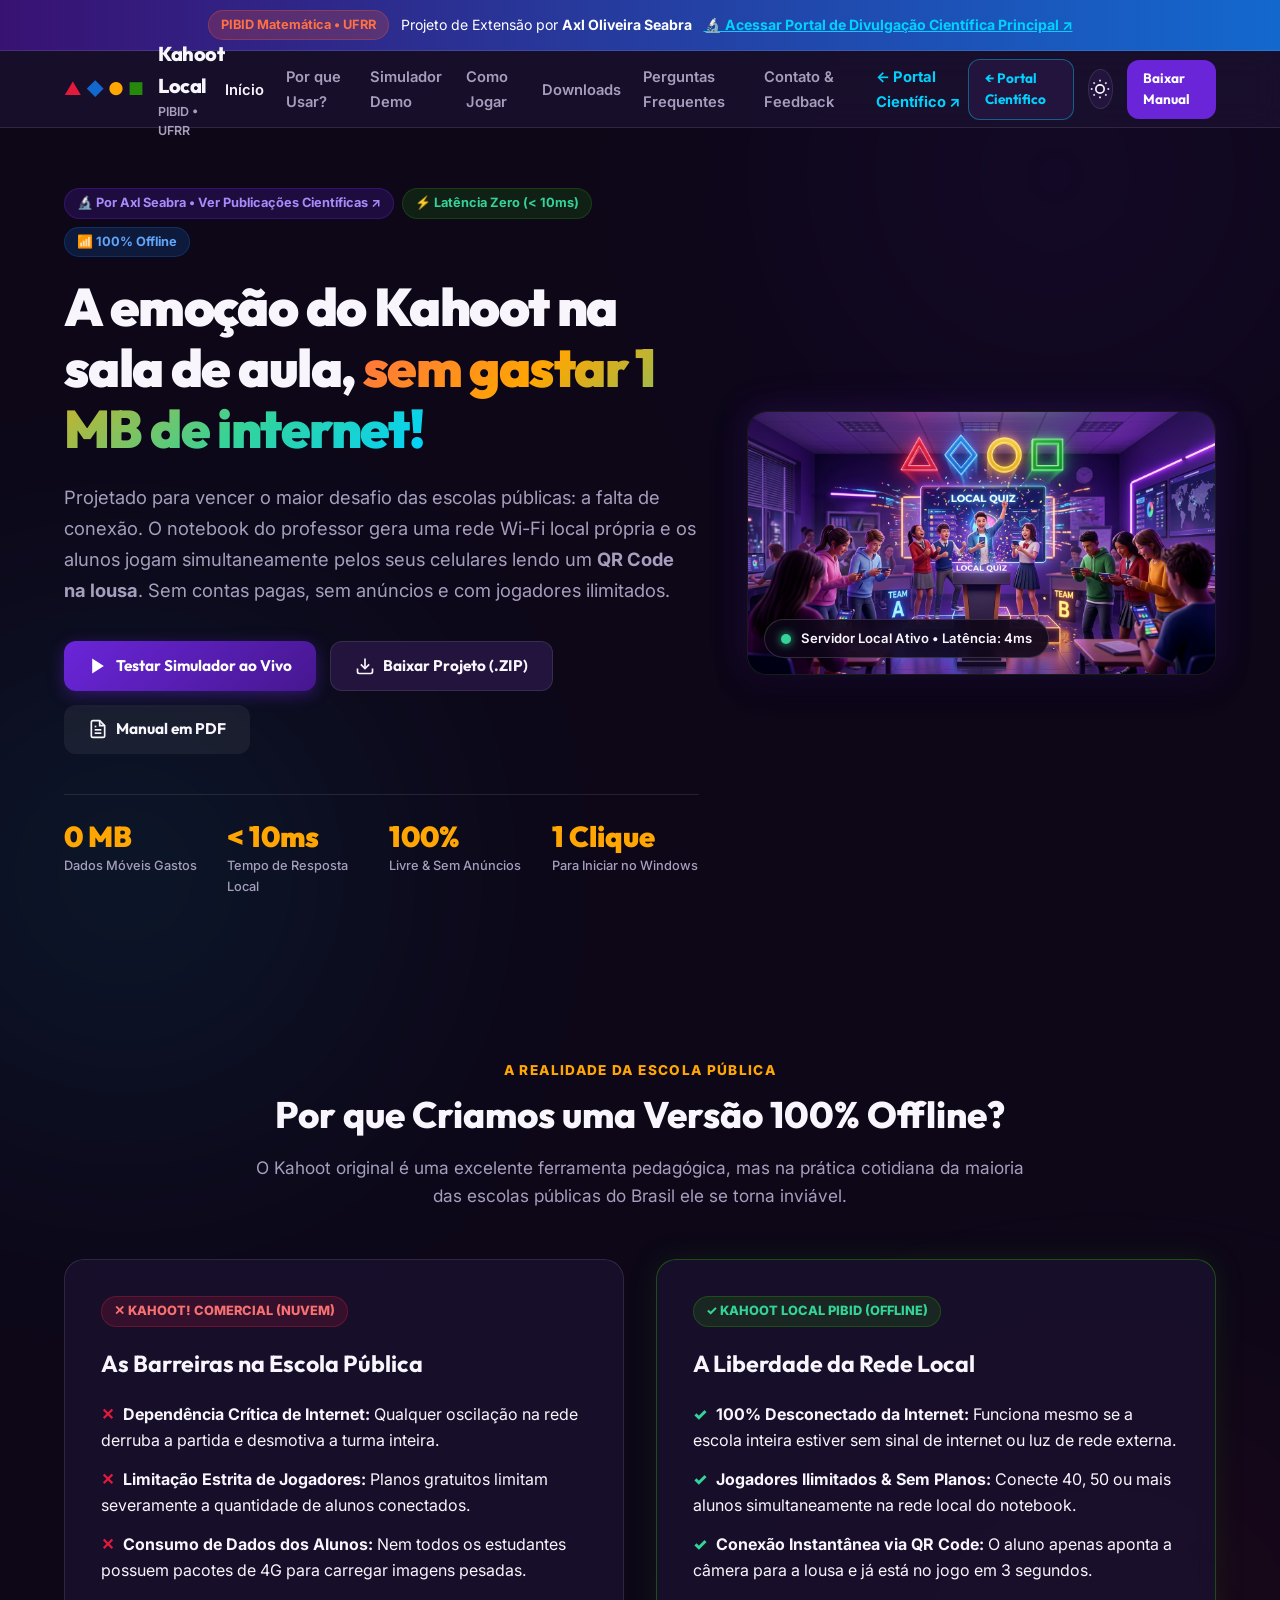
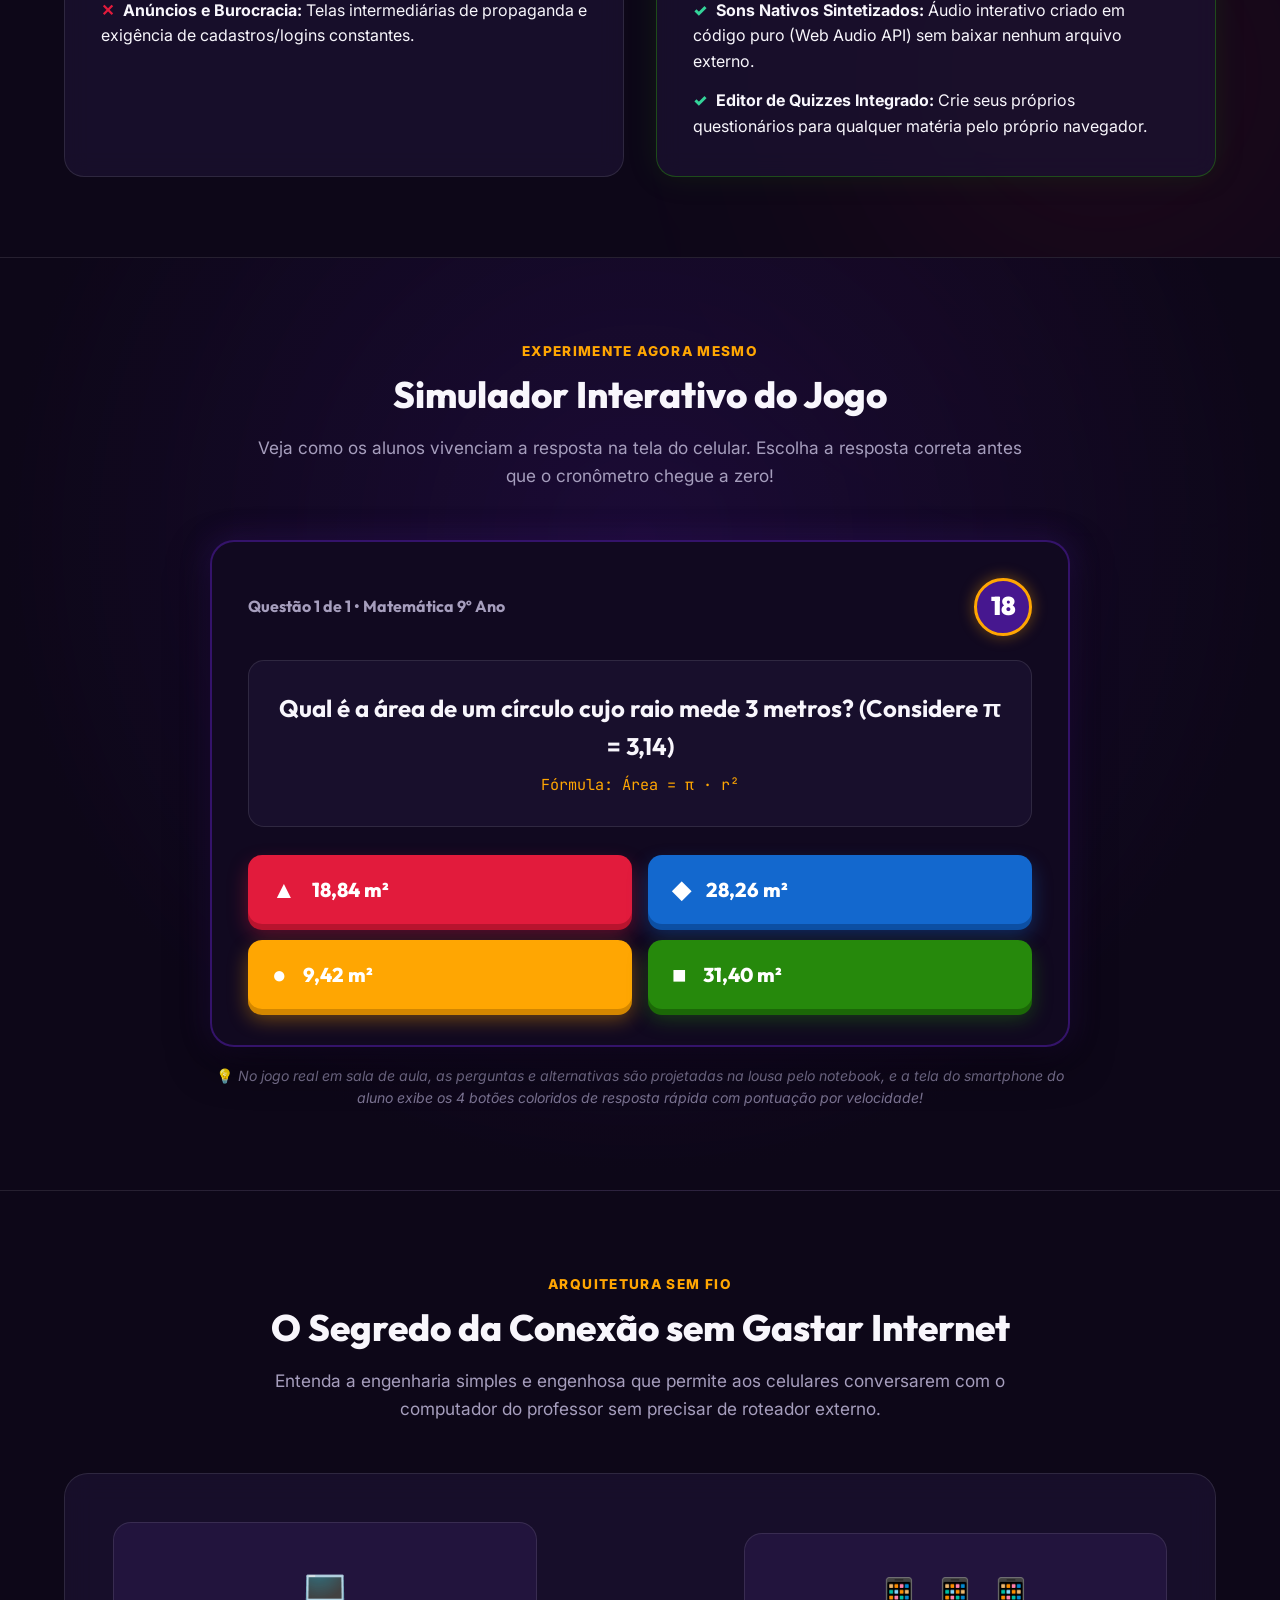
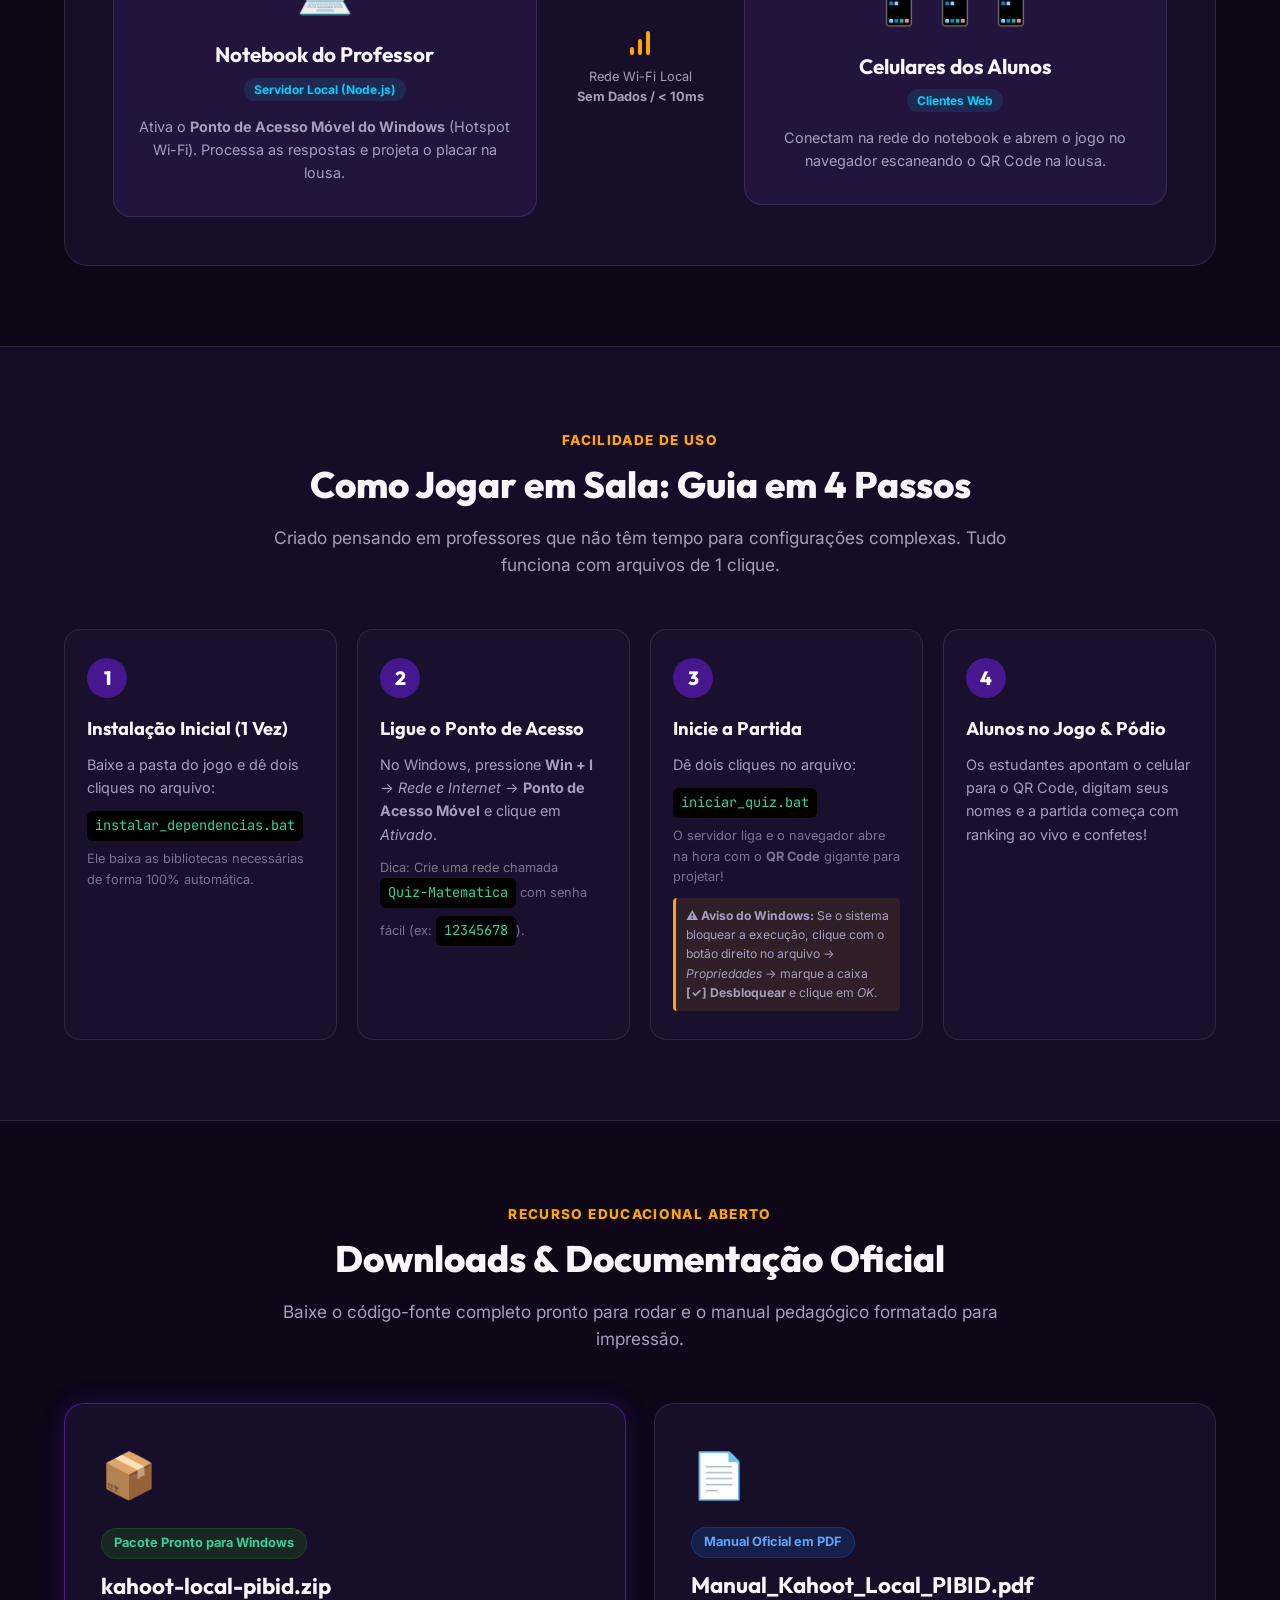
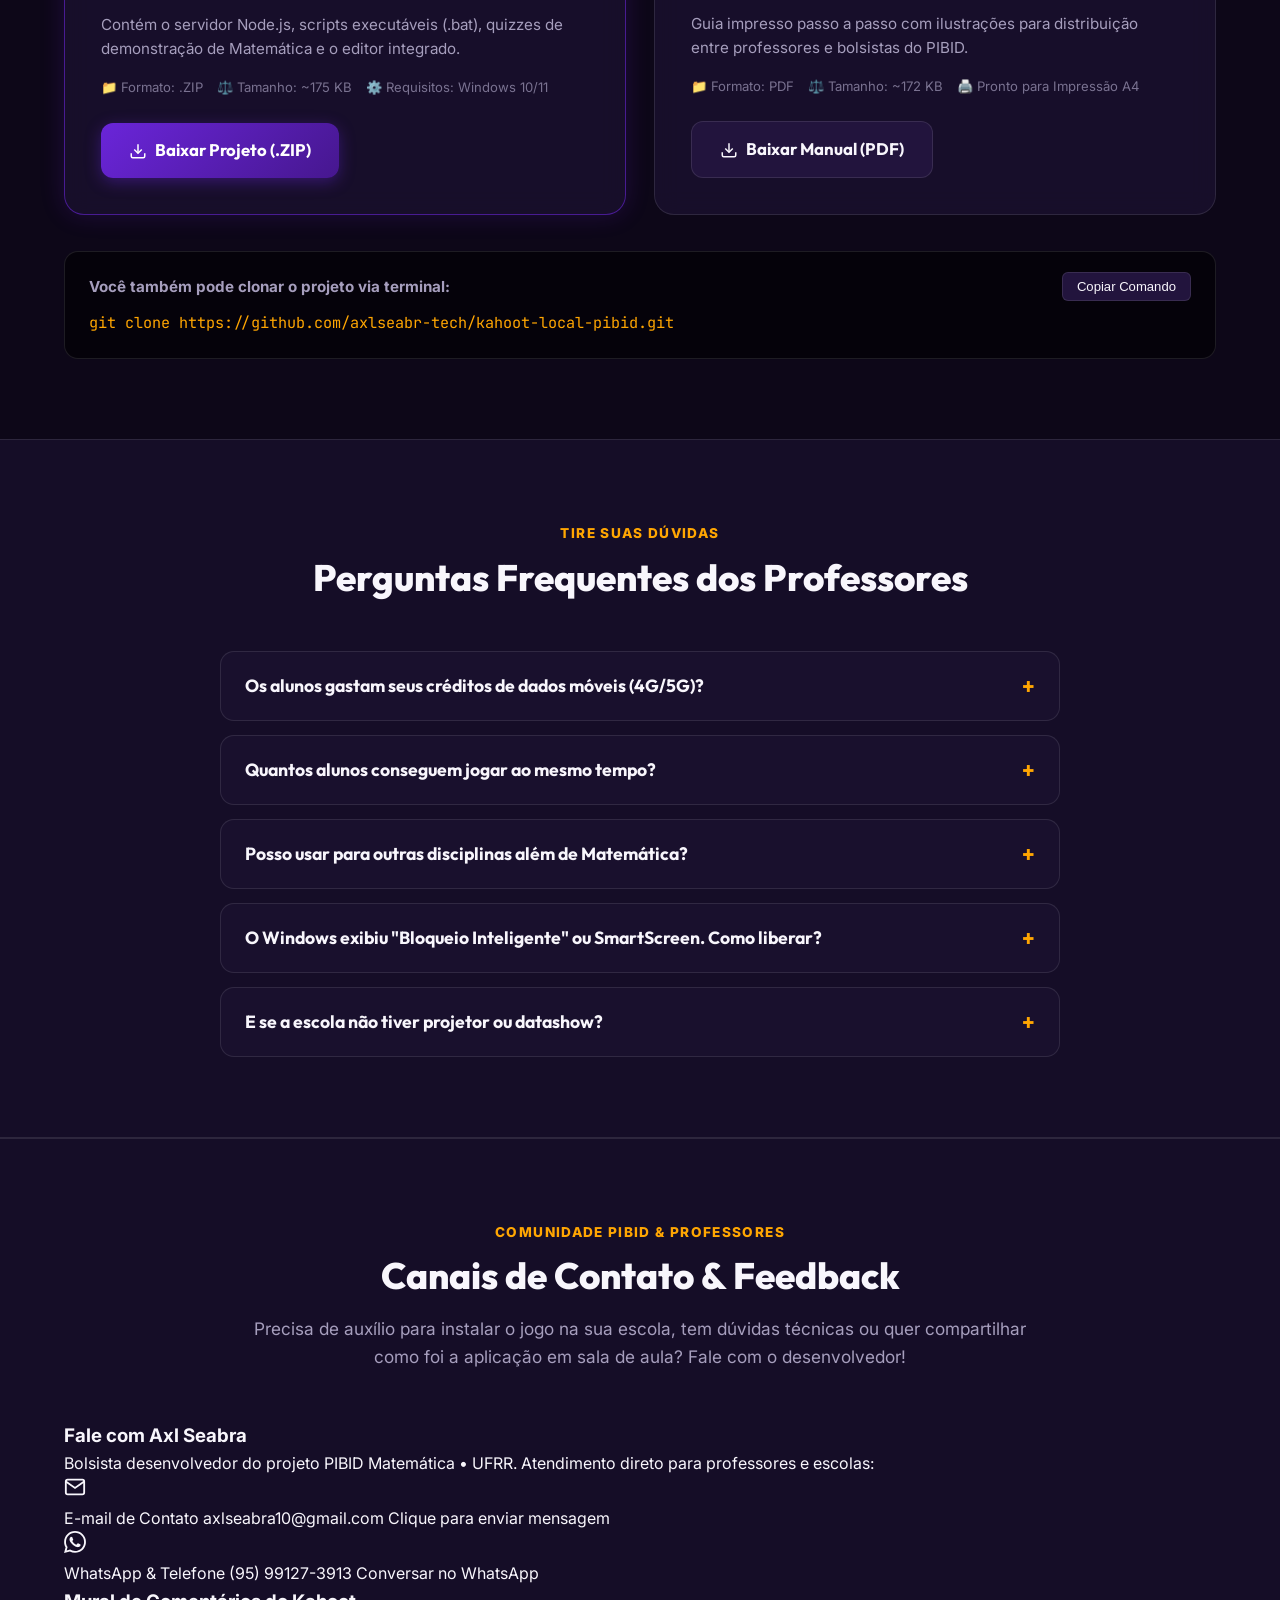
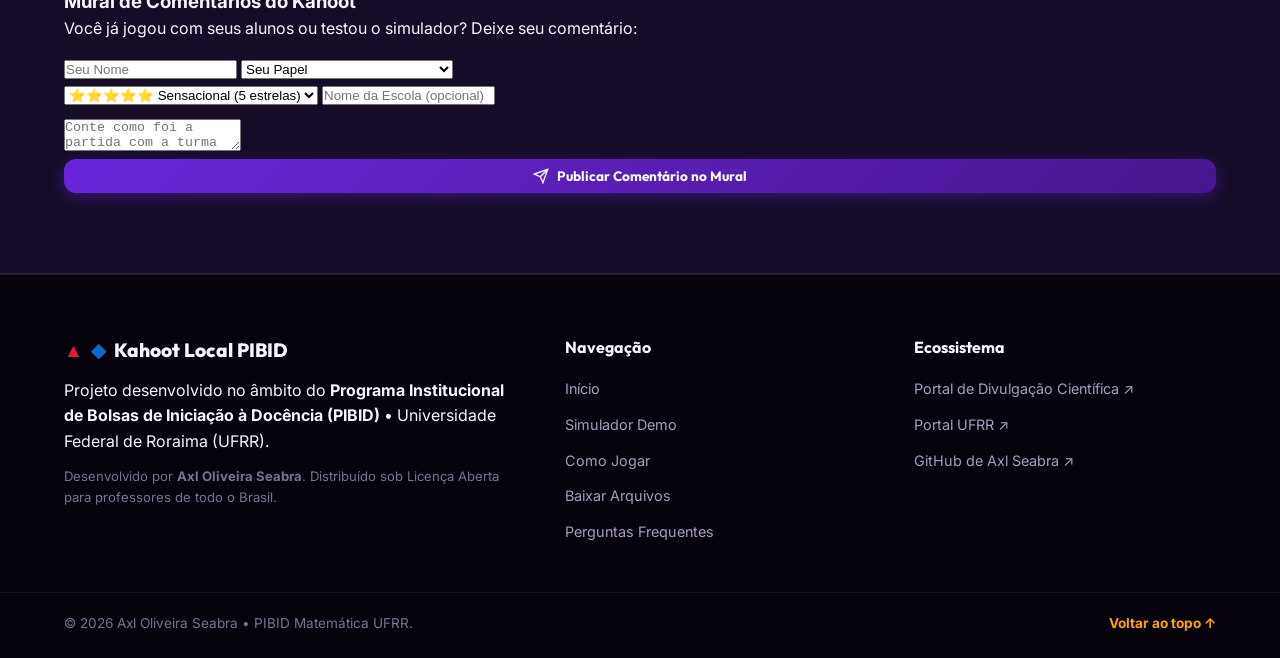
==== commit 45c77625: "Add files via upload" ====
--- a/index.html
+++ b/index.html
@@ -3,82 +3,82 @@
 <head>
   <meta charset="UTF-8">
   <meta name="viewport" content="width=device-width, initial-scale=1.0">
-  <title>Axl Oliveira Seabra | Divulgação Científica & Engenharia de Prompt</title>
-  <meta name="description" content="Portal de divulgação científica e repositório acadêmico de Axl Oliveira Seabra (UFRR/TIDIEM/PIBIT). Tutoriais e modelos de Engenharia de Prompt na Educação Matemática.">
+  <title>Kahoot Local PIBID | Quiz Interativo 100% Offline para Escolas</title>
+  <meta name="description" content="Plataforma de Quiz estilo Kahoot 100% offline para escolas públicas. Sem internet, latência zero, ilimitado e gratuito. Projeto PIBID Matemática UFRR.">
   <meta name="author" content="Axl Oliveira Seabra">
-  <meta name="keywords" content="Engenharia de Prompt, Educação Matemática, UFRR, TIDIEM, PIBIT, Inteligência Artificial na Educação, BNCC, Grandezas e Medidas">
-  
-  <!-- Open Graph / Redes Sociais -->
-  <meta property="og:title" content="Axl Oliveira Seabra | Divulgação Científica & Engenharia de Prompt">
-  <meta property="og:description" content="Engenharia de Prompts na Educação Matemática: Modelos auditados, eliminação de alucinações e transposição didática.">
+  <meta name="keywords" content="Kahoot, Quiz Offline, PIBID, UFRR, Matemática, Gamificação, Educação, Node.js, Socket.io">
+
+  <!-- Open Graph -->
+  <meta property="og:title" content="Kahoot Local PIBID | A Emoção do Quiz Sem Precisar de Internet">
+  <meta property="og:description" content="Transforme o notebook do professor em um servidor local via Wi-Fi Hotspot. Alunos jogam pelo celular com latência zero e sem gastar dados.">
   <meta property="og:type" content="website">
-  <meta property="og:image" content="assets/hero_banner.jpg">
-  
-  <!-- Google Fonts: Outfit (Títulos modernos) + Inter (Leitura limpa) + JetBrains Mono (Código e Prompts) -->
+  <meta property="og:image" content="assets/kahoot_hero.jpg">
+
+  <!-- Fontes Google: Outfit (Títulos) + Inter (Texto) + JetBrains Mono (Código) -->
   <link rel="preconnect" href="https://fonts.googleapis.com">
   <link rel="preconnect" href="https://fonts.gstatic.com" crossorigin>
-  <link href="https://fonts.googleapis.com/css2?family=Inter:wght@300;400;500;600;700&family=JetBrains+Mono:wght@400;500;700&family=Outfit:wght@400;500;600;700;800&display=swap" rel="stylesheet">
-  
-  <link rel="stylesheet" href="style.css?v=2.1">
+  <link href="https://fonts.googleapis.com/css2?family=Inter:wght@300;400;500;600;700&family=JetBrains+Mono:wght@400;500;700&family=Outfit:wght@400;500;600;700;800;900&display=swap" rel="stylesheet">
+
+  <link rel="stylesheet" href="style.css">
 </head>
 <body>
-  <!-- Efeito de iluminação de fundo (Glow Orbs) -->
-  <div class="bg-glow bg-glow-1"></div>
-  <div class="bg-glow bg-glow-2"></div>
-
-  <!-- Barra de Notificação Superior (Header Banner) -->
-  <div class="top-banner">
-    <div class="container top-banner-content">
-      <span class="badge badge-success">Novidade Acadêmica 2026</span>
-      <p>Produto Tecnológico e Didático UFRR/TIDIEM publicado: <strong>Engenharia de Prompt para Avaliação Educacional</strong>.</p>
-      <a href="#documentos" class="banner-link">Acessar PDF Oficial &rarr;</a>
+  <!-- Efeitos de Brilho de Fundo Gamificados -->
+  <div class="glow-orb glow-purple"></div>
+  <div class="glow-orb glow-cyan"></div>
+  <div class="glow-orb glow-crimson"></div>
+
+  <!-- Barra Superior de Destaque -->
+  <div class="top-announcement">
+    <div class="container top-flex">
+      <span class="pill pill-orange">PIBID Matemática • UFRR</span>
+      <p>Projeto de Extensão por <strong>Axl Oliveira Seabra</strong></p>
+      <a href="https://axlseabr-tech.github.io/divulgacao-cientifica/Site/" target="_blank" class="top-link" style="color: #00d2ff; text-decoration: underline;">🔬 Acessar Portal de Divulgação Científica Principal &nearr;</a>
     </div>
   </div>
 
-  <!-- Navegação Principal -->
-  <header class="main-header" id="header">
-    <div class="container nav-container">
-      <a href="#inicio" class="brand-logo" aria-label="Página Inicial" style="display: flex; align-items: center; gap: 12px; flex-shrink: 0; min-width: max-content; text-decoration: none;">
-        <img src="assets/emblem.jpg" alt="Emblema Científico" class="brand-emblem" style="width: 44px; height: 44px; border-radius: 8px; object-fit: cover; flex-shrink: 0;">
-        <div class="brand-text" style="display: flex; flex-direction: column; justify-content: center; flex-shrink: 0; min-width: max-content;">
-          <span class="brand-name" style="white-space: nowrap !important; font-family: var(--font-heading); font-weight: 800; font-size: 1.15rem; color: var(--text-main); line-height: 1.2; letter-spacing: -0.02em;">Axl Oliveira Seabra</span>
-          <span class="brand-role" style="white-space: nowrap !important; font-size: 0.76rem; color: var(--text-muted); font-weight: 500; line-height: 1.2;">Divulgação Científica • UFRR</span>
+  <!-- Cabeçalho Principal -->
+  <header class="navbar" id="navbar">
+    <div class="container nav-flex">
+      <a href="#inicio" class="brand">
+        <div class="brand-shapes">
+          <span class="shape s-red">▲</span>
+          <span class="shape s-blue">◆</span>
+          <span class="shape s-yellow">●</span>
+          <span class="shape s-green">■</span>
+        </div>
+        <div class="brand-title">
+          <span class="main-name">Kahoot Local</span>
+          <span class="sub-name">PIBID • UFRR</span>
         </div>
       </a>
 
-      <!-- Menu Desktop -->
-      <nav class="nav-menu" id="nav-menu">
-        <ul class="nav-list">
-          <li><a href="#inicio" class="nav-link active">Início</a></li>
-          <li><a href="#sobre" class="nav-link">A Pesquisa</a></li>
-          <li><a href="#prompts" class="nav-link">Prompts</a></li>
-          <li><a href="#metodologia" class="nav-link">Metodologia</a></li>
-          <li><a href="#audio" class="nav-link">Áudios</a></li>
-          <li><a href="#documentos" class="nav-link">Documentos</a></li>
-          <li><a href="#repositorio" class="nav-link">Repositório</a></li>
-          <li><a href="#projetos-interativos" class="nav-link" style="color: #ffa602; font-weight: 600;">Outros Projetos &nearr;</a></li>
-          <li><a href="#comunidade" class="nav-link">Contato</a></li>
+      <nav class="nav-links" id="nav-links">
+        <ul>
+          <li><a href="#inicio" class="n-link active">Início</a></li>
+          <li><a href="#por-que" class="n-link">Por que Usar?</a></li>
+          <li><a href="#simulador" class="n-link">Simulador Demo</a></li>
+          <li><a href="#passo-a-passo" class="n-link">Como Jogar</a></li>
+          <li><a href="#downloads" class="n-link">Downloads</a></li>
+          <li><a href="#faq" class="n-link">Perguntas Frequentes</a></li>
+          <li><a href="#comunidade" class="n-link">Contato & Feedback</a></li>
+          <li><a href="https://axlseabr-tech.github.io/divulgacao-cientifica/Site/" target="_blank" class="n-link external-portal" style="color: #00d2ff !important; font-weight: 700;">← Portal Científico &nearr;</a></li>
         </ul>
       </nav>
 
-      <!-- Ações do Cabeçalho -->
-      <div class="nav-actions">
-        <!-- Alternador Tema Claro/Escuro -->
-        <button class="theme-toggle-btn" id="theme-toggle" aria-label="Alternar tema de cores" title="Alternar Modo Claro/Escuro">
-          <svg class="sun-icon" xmlns="http://www.w3.org/2000/svg" width="20" height="20" viewBox="0 0 24 24" fill="none" stroke="currentColor" stroke-width="2" stroke-linecap="round" stroke-linejoin="round"><circle cx="12" cy="12" r="5"></circle><line x1="12" y1="1" x2="12" y2="3"></line><line x1="12" y1="21" x2="12" y2="23"></line><line x1="4.22" y1="4.22" x2="5.64" y2="5.64"></line><line x1="18.36" y1="18.36" x2="19.78" y2="19.78"></line><line x1="1" y1="12" x2="3" y2="12"></line><line x1="21" y1="12" x2="23" y2="12"></line><line x1="4.22" y1="19.78" x2="5.64" y2="18.36"></line><line x1="18.36" y1="5.64" x2="19.78" y2="4.22"></line></svg>
-          <svg class="moon-icon" xmlns="http://www.w3.org/2000/svg" width="20" height="20" viewBox="0 0 24 24" fill="none" stroke="currentColor" stroke-width="2" stroke-linecap="round" stroke-linejoin="round"><path d="M21 12.79A9 9 0 1 1 11.21 3 7 7 0 0 0 21 12.79z"></path></svg>
+      <div class="nav-cta">
+        <a href="https://axlseabr-tech.github.io/divulgacao-cientifica/Site/" target="_blank" class="btn btn-secondary btn-sm hide-sm" style="border-color: rgba(0, 210, 255, 0.4); color: #00d2ff;">
+          ← Portal Científico
+        </a>
+
+        <button class="theme-btn" id="theme-toggle" aria-label="Alternar Modo Claro/Escuro" title="Alternar Modo Claro/Escuro">
+          <svg class="sun" width="20" height="20" viewBox="0 0 24 24" fill="none" stroke="currentColor" stroke-width="2"><circle cx="12" cy="12" r="5"></circle><line x1="12" y1="1" x2="12" y2="3"></line><line x1="12" y1="21" x2="12" y2="23"></line><line x1="4.22" y1="4.22" x2="5.64" y2="5.64"></line><line x1="18.36" y1="18.36" x2="19.78" y2="19.78"></line><line x1="1" y1="12" x2="3" y2="12"></line><line x1="21" y1="12" x2="23" y2="12"></line><line x1="4.22" y1="19.78" x2="5.64" y2="18.36"></line><line x1="18.36" y1="5.64" x2="19.78" y2="4.22"></line></svg>
+          <svg class="moon" width="20" height="20" viewBox="0 0 24 24" fill="none" stroke="currentColor" stroke-width="2"><path d="M21 12.79A9 9 0 1 1 11.21 3 7 7 0 0 0 21 12.79z"></path></svg>
         </button>
 
-        <a href="#documentos" class="btn btn-primary btn-sm hide-mobile">
-          <svg width="16" height="16" viewBox="0 0 24 24" fill="none" stroke="currentColor" stroke-width="2"><path d="M21 15v4a2 2 0 0 1-2 2H5a2 2 0 0 1-2-2v-4"></path><polyline points="7 10 12 15 17 10"></polyline><line x1="12" y1="15" x2="12" y2="3"></line></svg>
-          Baixar PDF
-        </a>
-
-        <!-- Botão Hambúrguer Mobile -->
-        <button class="mobile-toggle" id="mobile-toggle" aria-label="Abrir menu mobile">
-          <span></span>
-          <span></span>
-          <span></span>
+        <a href="#downloads" class="btn btn-purple btn-sm hide-sm">Baixar Manual</a>
+
+        <button class="hamburger-btn" id="mobile-menu-btn" aria-label="Abrir Menu">
+          <span></span><span></span><span></span>
         </button>
       </div>
     </div>
@@ -86,882 +86,408 @@
 
   <main>
     <!-- Seção Hero -->
-    <section class="hero-section" id="inicio">
-      <div class="container hero-grid">
-        <div class="hero-content">
-          <div class="hero-badges">
-            <span class="badge badge-outline">UFRR • Centro de Ciências e Tecnologia</span>
-            <span class="badge badge-outline">Grupo TIDIEM • PIBIT</span>
-          </div>
-
-          <h1 class="hero-title">
-            Engenharia de Prompts na <span class="gradient-text">Educação Matemática</span>
+    <section class="hero-block" id="inicio">
+      <div class="container hero-layout">
+        <div class="hero-text-col">
+          <div class="hero-pills">
+            <a href="https://axlseabr-tech.github.io/divulgacao-cientifica/Site/" target="_blank" class="pill pill-purple" style="text-decoration: none;" title="Acessar o Portal Científico de Axl Seabra">
+              🔬 Por Axl Seabra • Ver Publicações Científicas &nearr;
+            </a>
+            <span class="pill pill-green">⚡ Latência Zero (&lt; 10ms)</span>
+            <span class="pill pill-blue">📶 100% Offline</span>
+          </div>
+
+          <h1 class="hero-heading">
+            A emoção do Kahoot na sala de aula, <span class="vivid-gradient">sem gastar 1 MB de internet!</span>
           </h1>
 
-          <p class="hero-subtitle">
-            Portal oficial de divulgação científica e recursos educacionais abertos. Descubra como transformar modelos de Inteligência Artificial em <strong>parceiros cognitivos de alta precisão</strong>, eliminando alucinações em cálculos e gerando avaliações formativas alinhadas à BNCC.
+          <p class="hero-lead">
+            Projetado para vencer o maior desafio das escolas públicas: a falta de conexão. O notebook do professor gera uma rede Wi-Fi local própria e os alunos jogam simultaneamente pelos seus celulares lendo um <strong>QR Code na lousa</strong>. Sem contas pagas, sem anúncios e com jogadores ilimitados.
           </p>
 
-          <div class="hero-cta-group">
-            <a href="#prompts" class="btn btn-primary btn-lg">
-              <svg width="18" height="18" viewBox="0 0 24 24" fill="none" stroke="currentColor" stroke-width="2"><polygon points="13 2 3 14 12 14 11 22 21 10 12 10 13 2"></polygon></svg>
-              Copiar Prompts Prontos
+          <div class="hero-actions">
+            <a href="#simulador" class="btn btn-primary btn-glow">
+              <svg width="20" height="20" viewBox="0 0 24 24" fill="currentColor"><polygon points="5 3 19 12 5 21 5 3"></polygon></svg>
+              Testar Simulador ao Vivo
             </a>
-            <a href="#documentos" class="btn btn-secondary btn-lg">
-              <svg width="18" height="18" viewBox="0 0 24 24" fill="none" stroke="currentColor" stroke-width="2"><path d="M14 2H6a2 2 0 0 0-2 2v16a2 2 0 0 0 2 2h12a2 2 0 0 0 2-2V8z"></path><polyline points="14 2 14 8 20 8"></polyline><line x1="16" y1="13" x2="8" y2="13"></line><line x1="16" y1="17" x2="8" y2="17"></line><polyline points="10 9 9 9 8 9"></polyline></svg>
-              Baixar Artigo (PDF)
+            <a href="docs/kahoot-local-pibid.zip" class="btn btn-secondary" download>
+              <svg width="20" height="20" viewBox="0 0 24 24" fill="none" stroke="currentColor" stroke-width="2"><path d="M21 15v4a2 2 0 0 1-2 2H5a2 2 0 0 1-2-2v-4"></path><polyline points="7 10 12 15 17 10"></polyline><line x1="12" y1="15" x2="12" y2="3"></line></svg>
+              Baixar Projeto (.ZIP)
             </a>
-            <a href="#audio" class="btn btn-ghost btn-lg">
-              <svg width="18" height="18" viewBox="0 0 24 24" fill="none" stroke="currentColor" stroke-width="2"><polygon points="5 3 19 12 5 21 5 3"></polygon></svg>
-              Ouvir Narração
+            <a href="docs/Manual_Kahoot_Local_PIBID.pdf" class="btn btn-ghost" download>
+              <svg width="20" height="20" viewBox="0 0 24 24" fill="none" stroke="currentColor" stroke-width="2"><path d="M14 2H6a2 2 0 0 0-2 2v16a2 2 0 0 0 2 2h12a2 2 0 0 0 2-2V8z"></path><polyline points="14 2 14 8 20 8"></polyline><line x1="16" y1="13" x2="8" y2="13"></line><line x1="16" y1="17" x2="8" y2="17"></line><polyline points="10 9 9 9 8 9"></polyline></svg>
+              Manual em PDF
             </a>
           </div>
 
-          <!-- Métricas Científicas de Impacto -->
-          <div class="hero-stats">
-            <div class="stat-card">
-              <span class="stat-number">90<small>/100</small></span>
-              <span class="stat-label">Índice em Auditoria de IA</span>
-            </div>
-            <div class="stat-card">
-              <span class="stat-number">0%</span>
-              <span class="stat-label">LaTeX cru (Unicode 100%)</span>
-            </div>
-            <div class="stat-card">
-              <span class="stat-number">3 a 5</span>
-              <span class="stat-label">Etapas Ativas de Resolução</span>
-            </div>
-            <div class="stat-card">
-              <span class="stat-number">BNCC</span>
-              <span class="stat-label">EF09MA18 & EF09MA19</span>
-            </div>
-          </div>
-        </div>
-
-        <div class="hero-visual">
-          <div class="visual-card">
-            <img src="assets/hero_banner.jpg" alt="Engenharia de Prompt e Geometria Matemática" class="hero-image">
-            <div class="visual-caption">
-              <div class="caption-icon">📐</div>
-              <div class="caption-text">
-                <strong>Modelo Experimental Mestre V1.28</strong>
-                <span>Grandezas e Medidas • Cadeia de Pensamento & Raciocínio Inverso</span>
+          <!-- Métricas de Destaque -->
+          <div class="metrics-row">
+            <div class="metric-box">
+              <span class="m-val">0 MB</span>
+              <span class="m-lbl">Dados Móveis Gastos</span>
+            </div>
+            <div class="metric-box">
+              <span class="m-val">&lt; 10ms</span>
+              <span class="m-lbl">Tempo de Resposta Local</span>
+            </div>
+            <div class="metric-box">
+              <span class="m-val">100%</span>
+              <span class="m-lbl">Livre & Sem Anúncios</span>
+            </div>
+            <div class="metric-box">
+              <span class="m-val">1 Clique</span>
+              <span class="m-lbl">Para Iniciar no Windows</span>
+            </div>
+          </div>
+        </div>
+
+        <div class="hero-media-col">
+          <div class="media-frame">
+            <img src="assets/kahoot_hero.jpg" alt="Alunos jogando Kahoot Local em sala de aula" class="hero-cover">
+            <div class="media-overlay-badge">
+              <div class="pulse-indicator"></div>
+              <span>Servidor Local Ativo • Latência: 4ms</span>
+            </div>
+          </div>
+        </div>
+      </div>
+    </section>
+
+    <!-- Seção: Por que o Kahoot Local? -->
+    <section class="section-area" id="por-que">
+      <div class="container">
+        <div class="title-center">
+          <span class="kicker">A Realidade da Escola Pública</span>
+          <h2 class="title-lg">Por que Criamos uma Versão 100% Offline?</h2>
+          <p class="desc-text">
+            O Kahoot original é uma excelente ferramenta pedagógica, mas na prática cotidiana da maioria das escolas públicas do Brasil ele se torna inviável.
+          </p>
+        </div>
+
+        <div class="comparison-grid">
+          <!-- Coluna 1: Kahoot Comercial -->
+          <div class="comp-card card-commercial">
+            <div class="comp-badge bad">✕ Kahoot! Comercial (Nuvem)</div>
+            <h3>As Barreiras na Escola Pública</h3>
+            <ul class="comp-list list-bad">
+              <li><strong>Dependência Crítica de Internet:</strong> Qualquer oscilação na rede derruba a partida e desmotiva a turma inteira.</li>
+              <li><strong>Limitação Estrita de Jogadores:</strong> Planos gratuitos limitam severamente a quantidade de alunos conectados.</li>
+              <li><strong>Consumo de Dados dos Alunos:</strong> Nem todos os estudantes possuem pacotes de 4G para carregar imagens pesadas.</li>
+              <li><strong>Anúncios e Burocracia:</strong> Telas intermediárias de propaganda e exigência de cadastros/logins constantes.</li>
+            </ul>
+          </div>
+
+          <!-- Coluna 2: Kahoot Local PIBID -->
+          <div class="comp-card card-local">
+            <div class="comp-badge good">✓ Kahoot Local PIBID (Offline)</div>
+            <h3>A Liberdade da Rede Local</h3>
+            <ul class="comp-list list-good">
+              <li><strong>100% Desconectado da Internet:</strong> Funciona mesmo se a escola inteira estiver sem sinal de internet ou luz de rede externa.</li>
+              <li><strong>Jogadores Ilimitados & Sem Planos:</strong> Conecte 40, 50 ou mais alunos simultaneamente na rede local do notebook.</li>
+              <li><strong>Conexão Instantânea via QR Code:</strong> O aluno apenas aponta a câmera para a lousa e já está no jogo em 3 segundos.</li>
+              <li><strong>Sons Nativos Sintetizados:</strong> Áudio interativo criado em código puro (Web Audio API) sem baixar nenhum arquivo externo.</li>
+              <li><strong>Editor de Quizzes Integrado:</strong> Crie seus próprios questionários para qualquer matéria pelo próprio navegador.</li>
+            </ul>
+          </div>
+        </div>
+      </div>
+    </section>
+
+    <!-- Seção: Simulador Demo Interativo ao Vivo -->
+    <section class="section-area bg-gamified" id="simulador">
+      <div class="container">
+        <div class="title-center">
+          <span class="kicker">Experimente Agora Mesmo</span>
+          <h2 class="title-lg">Simulador Interativo do Jogo</h2>
+          <p class="desc-text">
+            Veja como os alunos vivenciam a resposta na tela do celular. Escolha a resposta correta antes que o cronômetro chegue a zero!
+          </p>
+        </div>
+
+        <div class="demo-game-container">
+          <!-- Topo do Jogo: Pergunta e Timer -->
+          <div class="demo-game-screen" id="demo-screen">
+            <div class="demo-header">
+              <div class="demo-question-number">Questão 1 de 1 • Matemática 9º Ano</div>
+              <div class="demo-timer" id="demo-timer">20</div>
+            </div>
+
+            <div class="demo-question-box">
+              <h3 id="demo-question-text">Qual é a área de um círculo cujo raio mede 3 metros? (Considere π = 3,14)</h3>
+              <div class="demo-formula">Fórmula: Área = π · r²</div>
+            </div>
+
+            <!-- Botões das 4 Respostas estilo Kahoot -->
+            <div class="demo-answers-grid" id="demo-options">
+              <button class="answer-btn ans-red" data-correct="false" data-letter="A">
+                <span class="btn-shape">▲</span>
+                <span class="btn-text">18,84 m²</span>
+              </button>
+
+              <button class="answer-btn ans-blue" data-correct="true" data-letter="B">
+                <span class="btn-shape">◆</span>
+                <span class="btn-text">28,26 m²</span>
+              </button>
+
+              <button class="answer-btn ans-yellow" data-correct="false" data-letter="C">
+                <span class="btn-shape">●</span>
+                <span class="btn-text">9,42 m²</span>
+              </button>
+
+              <button class="answer-btn ans-green" data-correct="false" data-letter="D">
+                <span class="btn-shape">■</span>
+                <span class="btn-text">31,40 m²</span>
+              </button>
+            </div>
+
+            <!-- Feedback de Resposta (Invisível no início) -->
+            <div class="demo-feedback-overlay" id="demo-feedback">
+              <div class="feedback-content" id="feedback-body">
+                <!-- Preenchido via JavaScript -->
               </div>
-            </div>
-          </div>
-        </div>
-      </div>
-    </section>
-
-    <!-- Seção: O Paradigma Científico (Sobre) -->
-    <section class="section-container" id="sobre">
+              <button class="btn btn-primary" id="btn-restart-demo">Jogar Novamente ⟳</button>
+            </div>
+          </div>
+
+          <div class="demo-instructions-note">
+            <p>💡 <em>No jogo real em sala de aula, as perguntas e alternativas são projetadas na lousa pelo notebook, e a tela do smartphone do aluno exibe os 4 botões coloridos de resposta rápida com pontuação por velocidade!</em></p>
+          </div>
+        </div>
+      </div>
+    </section>
+
+    <!-- Seção: Como Funciona o Ponto de Acesso (Arquitetura) -->
+    <section class="section-area" id="como-funciona">
       <div class="container">
-        <div class="section-header text-center">
-          <span class="section-kicker">Epistemologia & Inovação</span>
-          <h2 class="section-title">Da Interação Ingênua à Parceria Cognitiva</h2>
-          <p class="section-desc">
-            Modelos de linguagem como Gemini, ChatGPT e Claude não são oráculos computacionais e frequentemente cometem <strong>alucinações aritméticas graves</strong> quando solicitados sem método. Nossa pesquisa formula um arcabouço rigoroso para superar essa barreira.
+        <div class="title-center">
+          <span class="kicker">Arquitetura Sem Fio</span>
+          <h2 class="title-lg">O Segredo da Conexão sem Gastar Internet</h2>
+          <p class="desc-text">
+            Entenda a engenharia simples e engenhosa que permite aos celulares conversarem com o computador do professor sem precisar de roteador externo.
           </p>
         </div>
 
-        <div class="paradigm-grid">
-          <div class="card card-warning">
-            <div class="card-icon-badge warning-bg">
-              <svg width="24" height="24" viewBox="0 0 24 24" fill="none" stroke="currentColor" stroke-width="2"><circle cx="12" cy="10" r="10"></circle><line x1="12" y1="8" x2="12" y2="12"></line><line x1="12" y1="16" x2="12.01" y2="16"></line></svg>
-            </div>
-            <h3>O Problema do Prompt Ingênuo</h3>
-            <p class="card-subtitle">"Gere 5 questões sobre volume para o 9º ano..."</p>
-            <ul class="check-list-danger">
-              <li><strong>Alucinações aritméticas:</strong> Erros grosseiros em multiplicação de decimais e cálculo com π.</li>
-              <li><strong>LaTeX cru poluído:</strong> Códigos ininteligíveis que quebram a formatação no Word e Google Docs.</li>
-              <li><strong>Baixa densidade cognitiva:</strong> Questões triviais de 1 etapa que não exigem raciocínio crítico.</li>
-              <li><strong>Repetição monótona:</strong> Quase 80% das questões usam sempre o mesmo contexto ("caixa-d'água").</li>
-            </ul>
-          </div>
-
-          <div class="card card-success highlight-card">
-            <div class="card-icon-badge success-bg">
-              <svg width="24" height="24" viewBox="0 0 24 24" fill="none" stroke="currentColor" stroke-width="2"><path d="M22 11.08V12a10 10 0 1 1-5.93-9.14"></path><polyline points="22 4 12 14.01 9 11.01"></polyline></svg>
-            </div>
-            <h3>A Solução: Engenharia de Prompt Estruturada</h3>
-            <p class="card-subtitle">Produto Didático e Metodológico UFRR (V1.28)</p>
-            <ul class="check-list-success">
-              <li><strong>Auditoria CoT Interna:</strong> Dupla verificação das contas antes de emitir qualquer linha do enunciado.</li>
-              <li><strong>Unicode Direto (Zero LaTeX):</strong> Prontinho para copiar e imprimir direto na prova do professor.</li>
-              <li><strong>Régua de Etapas Ativas:</strong> 3 a 5 operações matemáticas reais (conversão, dedução, substituição).</li>
-              <li><strong>Raciocínio Inverso:</strong> Estímulo à aprendizagem profunda (Teoria da Variação de Marton).</li>
-              <li><strong>Contexto Amazônico:</strong> Situações ancoradas no cotidiano real, bacias e sustentabilidade.</li>
-            </ul>
-          </div>
-        </div>
-      </div>
-    </section>
-
-    <!-- Seção: Catálogo Interativo dos Prompts Prontos (#prompts) -->
-    <section class="section-container bg-surface" id="prompts">
+        <div class="hotspot-diagram-card">
+          <div class="diagram-grid">
+            <div class="diagram-node node-server">
+              <div class="node-icon">💻</div>
+              <h4>Notebook do Professor</h4>
+              <span class="badge-role">Servidor Local (Node.js)</span>
+              <p>Ativa o <strong>Ponto de Acesso Móvel do Windows</strong> (Hotspot Wi-Fi). Processa as respostas e projeta o placar na lousa.</p>
+            </div>
+
+            <div class="diagram-pulse-arrow">
+              <div class="wifi-wave-icon">
+                <span></span><span></span><span></span>
+              </div>
+              <span class="arrow-text">Rede Wi-Fi Local<br><strong>Sem Dados / &lt; 10ms</strong></span>
+            </div>
+
+            <div class="diagram-node node-clients">
+              <div class="node-icon">📱📱📱</div>
+              <h4>Celulares dos Alunos</h4>
+              <span class="badge-role">Clientes Web</span>
+              <p>Conectam na rede do notebook e abrem o jogo no navegador escaneando o QR Code na lousa.</p>
+            </div>
+          </div>
+        </div>
+      </div>
+    </section>
+
+    <!-- Seção: Passo a Passo do Professor -->
+    <section class="section-area bg-surface" id="passo-a-passo">
       <div class="container">
-        <div class="section-header text-center">
-          <span class="section-kicker">Instrumento Didático para Professores e Pesquisadores</span>
-          <h2 class="section-title">Catálogo de Prompts Prontos para Uso</h2>
-          <p class="section-desc">
-            Selecione o modelo desejado, copie com um clique e utilize no <strong>Google Gemini</strong>, <strong>ChatGPT</strong> ou <strong>Claude</strong> para obter avaliações formativas perfeitas.
+        <div class="title-center">
+          <span class="kicker">Facilidade de Uso</span>
+          <h2 class="title-lg">Como Jogar em Sala: Guia em 4 Passos</h2>
+          <p class="desc-text">
+            Criado pensando em professores que não têm tempo para configurações complexas. Tudo funciona com arquivos de 1 clique.
           </p>
         </div>
 
-        <!-- Abas de Seleção de Prompts -->
-        <div class="tabs-control" role="tablist">
-          <button class="tab-btn active" data-tab="tab-prompt1" role="tab" aria-selected="true">
-            <span class="tab-badge">Canônico</span>
-            Prompt 1: Grandezas & Medidas (9º Ano)
-          </button>
-          <button class="tab-btn" data-tab="tab-prompt2" role="tab" aria-selected="false">
-            <span class="tab-badge">Parametrizado</span>
-            Prompt 2: Matemática Geral (Qualquer Ano)
-          </button>
-          <button class="tab-btn" data-tab="tab-prompt3" role="tab" aria-selected="false">
-            <span class="tab-badge">Universal</span>
-            Prompt 3: Multidisciplinar (Todas as Matérias)
-          </button>
-        </div>
-
-        <!-- Conteúdo da Aba 1: Prompt Canônico -->
-        <div class="tab-pane active" id="tab-prompt1">
-          <div class="prompt-card">
-            <div class="prompt-header">
-              <div>
-                <div class="prompt-meta-tags">
-                  <span class="badge badge-accent">🏆 Validado Empiricamente</span>
-                  <span class="badge badge-outline">Nota 90/100 na Auditoria</span>
-                  <span class="badge badge-outline">BNCC: EF09MA18 & EF09MA19</span>
-                </div>
-                <h3 class="prompt-title">Prompt 1 (Canônico): Grandezas e Medidas — 9º Ano do Ensino Fundamental</h3>
-                <p class="prompt-description">
-                  O núcleo experimental da pesquisa PIBIT/UFRR. Gera 10 questões (5 por habilidade) cobrindo notação científica, escalas astronômicas/microscópicas e volumes de prismas/cilindros com progressão oblíqua de dificuldade.
-                </p>
+        <div class="steps-flow-grid">
+          <div class="flow-card">
+            <div class="step-num">1</div>
+            <h4>Instalação Inicial (1 Vez)</h4>
+            <p>Baixe a pasta do jogo e dê dois cliques no arquivo:</p>
+            <code>instalar_dependencias.bat</code>
+            <p class="step-sub">Ele baixa as bibliotecas necessárias de forma 100% automática.</p>
+          </div>
+
+          <div class="flow-card">
+            <div class="step-num">2</div>
+            <h4>Ligue o Ponto de Acesso</h4>
+            <p>No Windows, pressione <strong>Win + I</strong> &rarr; <em>Rede e Internet</em> &rarr; <strong>Ponto de Acesso Móvel</strong> e clique em <em>Ativado</em>.</p>
+            <p class="step-sub">Dica: Crie uma rede chamada <code>Quiz-Matematica</code> com senha fácil (ex: <code>12345678</code>).</p>
+          </div>
+
+          <div class="flow-card">
+            <div class="step-num">3</div>
+            <h4>Inicie a Partida</h4>
+            <p>Dê dois cliques no arquivo:</p>
+            <code>iniciar_quiz.bat</code>
+            <p class="step-sub">O servidor liga e o navegador abre na hora com o <strong>QR Code</strong> gigante para projetar!</p>
+            <div style="margin-top: 10px; padding: 8px 10px; background: rgba(255, 166, 2, 0.1); border-left: 3px solid #ffa602; border-radius: 4px; font-size: 0.76rem; color: var(--text-muted);">
+              <strong>⚠️ Aviso do Windows:</strong> Se o sistema bloquear a execução, clique com o botão direito no arquivo &rarr; <em>Propriedades</em> &rarr; marque a caixa <strong>[✓] Desbloquear</strong> e clique em <em>OK</em>.
+            </div>
+          </div>
+
+          <div class="flow-card">
+            <div class="step-num">4</div>
+            <h4>Alunos no Jogo & Pódio</h4>
+            <p>Os estudantes apontam o celular para o QR Code, digitam seus nomes e a partida começa com ranking ao vivo e confetes!</p>
+          </div>
+        </div>
+      </div>
+    </section>
+
+    <!-- Seção: Downloads e Documentos -->
+    <section class="section-area" id="downloads">
+      <div class="container">
+        <div class="title-center">
+          <span class="kicker">Recurso Educacional Aberto</span>
+          <h2 class="title-lg">Downloads & Documentação Oficial</h2>
+          <p class="desc-text">
+            Baixe o código-fonte completo pronto para rodar e o manual pedagógico formatado para impressão.
+          </p>
+        </div>
+
+        <div class="downloads-deck">
+          <!-- Card 1: ZIP -->
+          <div class="down-card highlight-down">
+            <div class="down-icon-box">📦</div>
+            <div class="down-body">
+              <span class="pill pill-green">Pacote Pronto para Windows</span>
+              <h3>kahoot-local-pibid.zip</h3>
+              <p>Contém o servidor Node.js, scripts executáveis (.bat), quizzes de demonstração de Matemática e o editor integrado.</p>
+              <div class="down-meta">
+                <span>📁 Formato: .ZIP</span>
+                <span>⚖️ Tamanho: ~175 KB</span>
+                <span>⚙️ Requisitos: Windows 10/11</span>
               </div>
-              <div class="prompt-actions">
-                <button class="btn btn-primary copy-prompt-btn" data-target="code-prompt1">
-                  <svg width="18" height="18" viewBox="0 0 24 24" fill="none" stroke="currentColor" stroke-width="2"><rect x="9" y="9" width="13" height="13" rx="2" ry="2"></rect><path d="M5 15H4a2 2 0 0 1-2-2V4a2 2 0 0 1 2-2h9a2 2 0 0 1 2 2v1"></path></svg>
-                  Copiar Prompt
-                </button>
+            </div>
+            <div class="down-action">
+              <a href="docs/kahoot-local-pibid.zip" class="btn btn-primary btn-lg" download="kahoot-local-pibid.zip">
+                <svg width="18" height="18" viewBox="0 0 24 24" fill="none" stroke="currentColor" stroke-width="2"><path d="M21 15v4a2 2 0 0 1-2 2H5a2 2 0 0 1-2-2v-4"></path><polyline points="7 10 12 15 17 10"></polyline><line x1="12" y1="15" x2="12" y2="3"></line></svg>
+                Baixar Projeto (.ZIP)
+              </a>
+            </div>
+          </div>
+
+          <!-- Card 2: Manual PDF -->
+          <div class="down-card">
+            <div class="down-icon-box">📄</div>
+            <div class="down-body">
+              <span class="pill pill-blue">Manual Oficial em PDF</span>
+              <h3>Manual_Kahoot_Local_PIBID.pdf</h3>
+              <p>Guia impresso passo a passo com ilustrações para distribuição entre professores e bolsistas do PIBID.</p>
+              <div class="down-meta">
+                <span>📁 Formato: PDF</span>
+                <span>⚖️ Tamanho: ~172 KB</span>
+                <span>🖨️ Pronto para Impressão A4</span>
               </div>
             </div>
-
-            <div class="code-container">
-              <pre><code id="code-prompt1">Aja como um professor de Matemática experiente, especialista em Design Instrucional e Avaliação Formativa, com domínio da BNCC do Ensino Médio e Fundamental, comprometido com a ética educacional.
-
-Sua tarefa é gerar uma avaliação desafiadora com 10 questões matemáticas, baseadas nas 2 habilidades da BNCC listadas abaixo.
-* Distribuição: 5 questões para cada habilidade.
-* Estrutura por habilidade (Progressão Pedagógica Oblíqua):
-    * Questão 1: Fácil/Média (Discursiva Conceitual Básica)
-    * Questão 2: Média (Discursiva Conceitual de Análise de Erros ou Propriedades)
-    * Questão 3: Média/Difícil (Discursiva Contextualizada no cotidiano brasileiro - deve possuir complexidade real de análise)
-    * Questão 4: Difícil (Prática Aplicada com 3 a 4 etapas lógicas ativas)
-    * Questão 5: Muito Difícil (Prática Aplicada com raciocínio inverso e 4 a 5 etapas lógicas ativas)
-
-As questões devem ser geradas exclusivamente com base nestas habilidades:
-
---- Início das Habilidades ---
-Habilidade 1: (EF09MA18) Reconhecer e empregar unidades usadas para expressar medidas muito grandes ou muito pequenas, tais como distância entre planetas e sistemas solares, tamanho de vírus ou de células, capacidade de armazenamento de computadores, entre outros.
-
-Habilidade 2: (EF09MA19) Resolver e elaborar problemas que envolvam medidas de volumes de prismas e de cilindros retos, inclusive com uso de expressões de cálculo, em situações cotidianas.
---- Fim das Habilidades ---
-
-Para garantir precisão, dificuldade elevada e formatação correta, siga estritamente estas regras:
-
-1. Mecanismo Anti-Alucinação (Verificação de Cálculos - Crítico):
-   * Antes de escrever o enunciado e a solução de qualquer questão prática, você deve realizar a resolução matemática internamente passo a passo.
-   * Verifique se os dados fornecidos são logicamente consistentes (ex: se um cilindro tem determinado raio e altura, se o volume final calculado corresponde de fato a V = π r² h).
-   * Realize todos os cálculos aritméticos duas vezes para garantir que não haja erros de cálculo básico ou arredondamento.
-
-2. Saída Final - SEM LATEX:
-   * NUNCA exiba código LaTeX (símbolos como $ ou \) na resposta final visível ou nas fórmulas da saída.
-   * Conversão Obrigatória: Converta toda a matemática para texto puro usando caracteres Unicode (ex: use x², ³/₄, π, ±, √, ≠, · em vez de códigos de marcação).
-
-3. Separadores e Arredondamento:
-   * Use PONTO (.) para separador de milhar e VÍRGULA (,) para separador decimal (Ex: 1.250,50).
-   * Resultados decimais devem ser arredondados para duas casas (Ex: 33,33), exceto se o contexto da questão exigir um número inteiro.
-
-4. Complexidade por Etapas (Substituindo estimativas subjetivas de tempo):
-   * Evite aplicação direta de fórmulas em apenas um passo. As questões práticas (Questões 4 e 5) devem exigir do estudante o cumprimento de 3 a 5 etapas matemáticas sequenciais e distintas.
-   * Atenção (Critério de Etapa Ativa): Passos passivos como "ler o enunciado", "identificar os dados do problema", "declarar fórmulas" ou "escrever as variáveis" NÃO contam como etapas de resolução. Apenas operações matemáticas ativas (cálculos aritméticos, conversões de unidade reais, simplificações e manipulações algébricas) são consideradas etapas legítimas. Cada etapa no Raciocínio deve descrever uma operação matemática ativa.
-
-5. Raciocínio Inverso:
-   * Nas Questões 5 (Muito Difícil), aplique obrigatoriamente o raciocínio inverso: forneça o resultado final e exija que o aluno deduza uma variável de dimensão ou parâmetro inicial.
-   * Calibragem para a Habilidade 1: O raciocínio inverso para a Habilidade 1 não deve ser uma divisão simples de total por parte. Deve envolver uma proporção ou equação em notação científica na qual o aluno precise isolar uma variável sob uma dada condição.
-
-6. Diversificação Contextual Estrita:
-   * Cada uma das questões de uma mesma habilidade deve adotar um tema ou domínio de contexto totalmente diferente. É proibido repetir nichos de contexto ou cenários parecidos na mesma habilidade (ex: na Habilidade 1, se usar microbiologia/vírus em uma questão, não use microbiologia/bactérias ou células nas outras; na Habilidade 2, se usar armazenamento de água em uma caixa-d'água, não use reservatório ou piscina nas outras). Explore temas variados: Astronomia, Biologia, Economia, Silos, Embalagens industriais, Medicina.
-
-7. Regra de Notação Científica (Ajuste para EF09MA18):
-   * Para a Habilidade 1: Apresente a resposta em formato legível como "a x 10^n" (ex: 1,5 x 10⁸). NUNCA use o formato de código de programação "e" (ex: 1.5e8).
-   * Para a Habilidade 2: Evite notação científica, prefira números completos (ex: 150.000 litros).
-
----
-
-Para cada habilidade, gere a saída seguindo exatamente este modelo visual:
-
---- Habilidade ---
-
-Questão 1 (Discursiva Conceitual - Fácil/Média)
-[Enunciado claro explorando o conceito matemático com profundidade.]
-* Resposta Correta: [Texto explicativo e resultado final formatado]
-* Raciocínio: [Explicação passo a passo didática e precisa]
-
-Questão 2 (Discursiva Conceitual - Média)
-[Questão conceitual focada na definição, propriedades ou análise/correção de um erro fictício de cálculo.]
-* Resposta Correta: [...]
-* Raciocínio: [...]
-
-Questão 3 (Discursiva Contextualizada - Média/Difícil)
-[Enunciado complexo situado em contexto real/cotidiano brasileiro, exigindo análise interpretativa.]
-* Resposta Correta: [...]
-* Raciocínio: [...]
-* Contexto Real: [Descrição rápida do tema do mundo real adotado]
-
-Questão 4 (Prática Aplicada - Difícil)
-[Problema prático que exige a resolução em 3 ou 4 etapas matemáticas sequenciais distintas e ativas.]
-* Resposta Correta: [Resultado final numérico formatado conforme as regras de separadores]
-* Raciocínio: [Memória de cálculo detalhada etapa por etapa usando caracteres Unicode]
-
-Questão 5 (Prática Aplicada - Muito Difícil - Raciocínio Inverso)
-[Problema complexo de múltiplas etapas (4 a 5 passos ativos) exigindo raciocínio inverso.]
-* Resposta Correta: [Resultado final numérico formatado]
-* Raciocínio: [Memória de cálculo detalhada etapa por etapa usando caracteres Unicode]
-
---- Fim da Habilidade ---</code></pre>
-            </div>
-
-            <!-- Exemplo Real de Saída Gerada -->
-            <div class="output-example-box">
-              <div class="example-header">
-                <span class="example-tag">Demonstração Empírica</span>
-                <h4>Exemplo Real de Questão Produzida pelo Prompt 1 (Questão 5 - Roraima / Açaí):</h4>
-              </div>
-              <div class="example-body">
-                <p><strong>Enunciado:</strong> <em>"Uma cooperativa de produtores de açaí no interior de Roraima armazena polpa pasteurizada em tanques de resfriamento cilíndricos de aço inox. Devido à padronização do galpão industrial, a altura interna de cada tanque deve ser exatamente igual ao diâmetro de sua base circular. Sabendo que um desses tanques comporta uma capacidade total de 21.195 litros quando completamente cheio, determine, em metros, a altura desse cilindro."</em> (Considere π = 3,14 e 1 m³ = 1.000 L).</p>
-                <div class="example-math-steps">
-                  <div class="step-pill"><strong>Etapa 1:</strong> Conversão: 21.195 L = 21,195 m³</div>
-                  <div class="step-pill"><strong>Etapa 2:</strong> Relação D = 2r ⇒ r = h / 2</div>
-                  <div class="step-pill"><strong>Etapa 3:</strong> V = π · (h/2)² · h = 0,785 · h³</div>
-                  <div class="step-pill"><strong>Etapa 4:</strong> Raciocínio Inverso: h³ = 21,195 ÷ 0,785 = 27</div>
-                  <div class="step-pill"><strong>Etapa 5:</strong> Extração da raiz cúbica: <strong>h = ³√27 = 3,00 metros</strong>.</div>
-                </div>
-              </div>
-            </div>
-          </div>
-        </div>
-
-        <!-- Conteúdo da Aba 2: Prompt Matemática Geral -->
-        <div class="tab-pane" id="tab-prompt2">
-          <div class="prompt-card">
-            <div class="prompt-header">
-              <div>
-                <div class="prompt-meta-tags">
-                  <span class="badge badge-accent">📐 Extensão Didática</span>
-                  <span class="badge badge-outline">Fundamental I/II & Médio</span>
-                  <span class="badge badge-outline">Totalmente Customizável</span>
-                </div>
-                <h3 class="prompt-title">Prompt 2 (Extensão): Matemática Geral Parametrizada</h3>
-                <p class="prompt-description">
-                  Permite transpor as mesmas salvaguardas anti-alucinação e o método de etapas ativas para qualquer ano escolar e qualquer conteúdo de Matemática (Álgebra, Funções, Trigonometria, Estatística, etc.).
-                </p>
-              </div>
-              <div class="prompt-actions">
-                <button class="btn btn-primary copy-prompt-btn" data-target="code-prompt2">
-                  <svg width="18" height="18" viewBox="0 0 24 24" fill="none" stroke="currentColor" stroke-width="2"><rect x="9" y="9" width="13" height="13" rx="2" ry="2"></rect><path d="M5 15H4a2 2 0 0 1-2-2V4a2 2 0 0 1 2-2h9a2 2 0 0 1 2 2v1"></path></svg>
-                  Copiar Prompt
-                </button>
-              </div>
-            </div>
-
-            <div class="code-container">
-              <pre><code id="code-prompt2">Aja como um professor de Matemática experiente, especialista em Design Instrucional e Avaliação Formativa, com amplo domínio das diretrizes curriculares da BNCC para o [INSERIR ANO/SÉRIE, ex: 1º Ano do Ensino Médio / 7º Ano do Ensino Fundamental], comprometido com o rigor conceitual e a ética educacional.
-
-Sua tarefa é elaborar uma bateria avaliativa de alto nível cognitivo com [INSERIR QUANTIDADE, ex: 5 ou 10] questões matemáticas, centradas exclusivamente no tema e nas habilidades descritas a seguir:
-
---- INFORMAÇÕES CURRICULARES ---
-* Ano / Etapa Escolar: [INSERIR ANO/SÉRIE]
-* Conteúdo / Tema Central: [INSERIR TEMA, ex: Funções Afins e Quadráticas / Teorema de Pitágoras / Análise Combinatória]
-* Habilidade(s) da BNCC: [INSERIR CÓDIGOS OU DESCRIÇÃO DAS HABILIDADES]
-* Recorte Regional / Contextual: [INSERIR FOCO REGIONAL, ex: Realidade da Região Norte / Contexto Urbano e Rural / Economia Solidária]
---- FIM DAS INFORMAÇÕES ---
-
-ESTRUTURA DE PROGRESSÃO PEDAGÓGICA POR BLOCO:
-1. Questão 1: Conceitual Fundamental (compreensão sólida do princípio matemático sem cálculo exaustivo).
-2. Questão 2: Análise de Erro ou Propriedades (apresenta um raciocínio comum com equívoco para o aluno identificar e corrigir, ou desafia uma generalização).
-3. Questão 3: Situação-Problema Contextualizada (ancorada em dados reais e factíveis do cotidiano brasileiro/regional).
-4. Questão 4: Aplicação Prática Avançada (exige resolução estrita de 3 a 4 etapas matemáticas ativas).
-5. Questão 5: Aplicação Prática em Raciocínio Inverso (fornece a condição/valor final e exige a dedução da configuração ou parâmetro inicial em 4 a 5 etapas ativas).
-
-REGRAS RÍGIDAS DE CONTROLE E FORMATAÇÃO:
-1. Auditoria Interna Prévia (Anti-Alucinação):
-   - Antes de redigir a versão final, resolva as contas mentalmente passo a passo.
-   - Refaça os cálculos intermediários para garantir que o gabarito é exato e que o problema não possui inconsistência lógica ou valores impossíveis no mundo real.
-2. Formatação 100% Limpa (Zero LaTeX):
-   - PROIBIDO o uso de códigos ou símbolos em LaTeX (nunca use $ ou \).
-   - Utilize unicamente caracteres Unicode para potências, raízes, letras gregas e frações (ex: x², x³, √, π, θ, ±, ³, ⁄).
-   - Pontuação numérica brasileira: ponto para milhares (ex: 25.000) e vírgula para decimais (ex: 3,14).
-3. Critério de Etapas Ativas:
-   - Nas Questões 4 e 5, cada etapa da resolução deve conter uma transformação matemática real (cálculo aritmético, manipulação algébrica, conversão dimensional ou substituição em equação).
-   - Passos meramente textuais ("leitura de dados", "identificação da fórmula") NÃO são aceitos como etapas.
-4. Diversificação de Contextos:
-   - Proibido repetir o mesmo tema de fundo em questões consecutivas. Alterne entre ciências naturais, esportes, logística comercial, finanças familiares, tecnologia e sustentabilidade.
-
-MODELO VISUAL DE SAÍDA:
-Gere cada questão no seguinte formato legível:
-
-Questão [Número] ([Tipo de Questão - Nível])
-[Texto claro, objetivo e contextualizado do enunciado.]
-* Resposta Correta: [Resultado final com unidade de medida e valor destacado]
-* Raciocínio Passo a Passo: [Resolução completa, etapa por etapa, detalhando as operações ativas]
-* Critério de Avaliação: [O que o professor deve observar na resposta do aluno para atribuir nota]</code></pre>
-            </div>
-          </div>
-        </div>
-
-        <!-- Conteúdo da Aba 3: Prompt Universal Multidisciplinar -->
-        <div class="tab-pane" id="tab-prompt3">
-          <div class="prompt-card">
-            <div class="prompt-header">
-              <div>
-                <div class="prompt-meta-tags">
-                  <span class="badge badge-accent">🌐 Aplicação Universal</span>
-                  <span class="badge badge-outline">Ciências Humanas e da Natureza</span>
-                  <span class="badge badge-outline">Todas as Disciplinas</span>
-                </div>
-                <h3 class="prompt-title">Prompt 3 (Universal): Gerador Multidisciplinar</h3>
-                <p class="prompt-description">
-                  Transpõe as salvaguardas de design instrucional para Física, Química, Biologia, Geografia, História, Filosofia, Sociologia e Língua Portuguesa.
-                </p>
-              </div>
-              <div class="prompt-actions">
-                <button class="btn btn-primary copy-prompt-btn" data-target="code-prompt3">
-                  <svg width="18" height="18" viewBox="0 0 24 24" fill="none" stroke="currentColor" stroke-width="2"><rect x="9" y="9" width="13" height="13" rx="2" ry="2"></rect><path d="M5 15H4a2 2 0 0 1-2-2V4a2 2 0 0 1 2-2h9a2 2 0 0 1 2 2v1"></path></svg>
-                  Copiar Prompt
-                </button>
-              </div>
-            </div>
-
-            <div class="code-container">
-              <pre><code id="code-prompt3">Aja como um educador sênior, especialista em Design Instrucional, Avaliação Formativa e Matriz de Competências da BNCC, com ampla experiência na docência da disciplina de [INSERIR DISCIPLINA, ex: Física / Geografia / História / Biologia / Química].
-
-Sua meta é elaborar uma avaliação diagnóstica/formativa desafiadora com [INSERIR NÚMERO, ex: 5] questões inéditas, rigorosamente ancoradas no seguinte programa curricular:
-
---- PROGRAMA CURRICULAR ---
-* Disciplina: [INSERIR DISCIPLINA]
-* Etapa / Ano Escolar: [INSERIR SÉRIE/ANO, ex: 2º Ano do Ensino Médio / 8º Ano do Ensino Fundamental]
-* Unidade Temática / Conteúdo: [INSERIR CONTEÚDO, ex: Termodinâmica / Revolução Industrial / Ciclos Biogeoquímicos / Geopolítica dos Recursos Hídricos]
-* Habilidade(s) Alvo: [INSERIR HABILIDADES BNCC OU OBJETIVOS DE APRENDIZAGEM]
-* Tema Transversal Contemporâneo: [INSERIR TEMA, ex: Meio Ambiente, Direitos Humanos, Tecnologia e Sociedade]
---- FIM DO PROGRAMA ---
-
-ESTRUTURA PEDAGÓGICA DA BATERIA (ORDEM DE COMPLEXIDADE):
-* Questão 1 (Conceitual Interpretativa - Média): Explora a definição essencial do fenômeno, processo ou conceito, exigindo que o estudante diferencie fatos de noções superficiais.
-* Questão 2 (Análise Crítica de Premissa / Identificação de Equívoco - Média): Apresenta uma afirmação ou argumento frequentemente distorcido no senso comum para que o estudante identifique a inconsistência com base no referencial científico da disciplina.
-* Questão 3 (Estudo de Caso / Contextualização Real - Média/Difícil): Situação autêntica ambientada na realidade contemporânea brasileira ou regional, exigindo interpretação de dados, cenários ou fontes históricas/científicas.
-* Questão 4 (Aplicação Multietapas - Difícil): Resolução que demande 3 a 4 etapas ativas de inferência, encadeamento causal ou cálculo/demonstração.
-* Questão 5 (Raciocínio Inverso / Análise Sistêmica - Muito Difícil): Fornece o desfecho, consequência histórica, impacto ecológico ou valor final e exige que o aluno deduza retroativamente as condições iniciais, causas estruturais ou parâmetros que originaram aquele quadro.
-
-DIRETRIZES DE CONTROLE E FORMATO:
-1. Consistência e Checagem Factual (Anti-Alucinação):
-   - Realize uma validação interna de todas as datas, dados empíricos, fórmulas científicas ou citações antes da geração da questão.
-   - Garanta que as relações de causa e efeito sejam sólidas e sem anacronismos ou pseudociência.
-2. Apresentação Clara sem Poluição de Código:
-   - Não utilize código LaTeX. Toda simbologia química, física ou matemática deve usar caracteres Unicode (ex: CO₂, H₂SO₄, ΔS, λ, °C, 10³, m/s²).
-   - Pontuação numérica padrão brasileira (vírgula decimal).
-3. Complexidade Efetiva:
-   - No campo "Raciocínio / Gabarito Comentado", evite respostas vagas. Explicite os elos lógicos da cadeia explicativa exigida do estudante.
-4. Diversidade Temática:
-   - Não repita o mesmo recorte temático em duas questões.
-
-MODELO DE SAÍDA VISUAL:
-
-Questão [Número] ([Tipo da Questão])
-[Enunciado rico, preciso e com linguagem acessível à faixa etária indicada.]
-* Gabarito / Resposta Esperada: [Síntese clara e conclusiva da resposta]
-* Padrão de Resposta / Critérios de Correção: [Passo a passo com os argumentos, etapas ou cálculos fundamentais]
-* Justificativa Pedagógica: [Breve explicação de como o item avalia a habilidade curricular declarada]</code></pre>
-            </div>
-          </div>
-        </div>
-      </div>
-    </section>
-
-    <!-- Seção: Os 8 Pilares da Arquitetura (#metodologia) -->
-    <section class="section-container" id="metodologia">
+            <div class="down-action">
+              <a href="docs/Manual_Kahoot_Local_PIBID.pdf" class="btn btn-secondary btn-lg" download="Manual_Kahoot_Local_PIBID.pdf">
+                <svg width="18" height="18" viewBox="0 0 24 24" fill="none" stroke="currentColor" stroke-width="2"><path d="M21 15v4a2 2 0 0 1-2 2H5a2 2 0 0 1-2-2v-4"></path><polyline points="7 10 12 15 17 10"></polyline><line x1="12" y1="15" x2="12" y2="3"></line></svg>
+                Baixar Manual (PDF)
+              </a>
+            </div>
+          </div>
+        </div>
+
+        <!-- Instruções de Clone via Git -->
+        <div class="git-box">
+          <div class="git-header">
+            <h4>Você também pode clonar o projeto via terminal:</h4>
+            <button class="btn-copy-code" id="btn-copy-git">Copiar Comando</button>
+          </div>
+          <pre><code id="git-clone-code">git clone https://github.com/axlseabr-tech/kahoot-local-pibid.git</code></pre>
+        </div>
+      </div>
+    </section>
+
+    <!-- Seção: Perguntas Frequentes (FAQ) -->
+    <section class="section-area bg-surface" id="faq">
       <div class="container">
-        <div class="section-header text-center">
-          <span class="section-kicker">Metodologia Científica</span>
-          <h2 class="section-title">Os 8 Pilares da Arquitetura do Prompt Mestre</h2>
-          <p class="section-desc">
-            Cada instrução adicionada ao prompt foi empiricamente testada para mitigar vieses de probabilidade estatística dos LLMs e assegurar o máximo rigor didático.
-          </p>
-        </div>
-
-        <div class="pillars-grid">
-          <div class="pillar-card">
-            <div class="pillar-number">01</div>
-            <h4>Persona Especialista</h4>
-            <p>Ativa o subconjunto latente da rede neural focado em design instrucional, rigor conceitual e avaliação formativa da BNCC.</p>
-          </div>
-
-          <div class="pillar-card">
-            <div class="pillar-number">02</div>
-            <h4>Cadeia de Pensamento (CoT)</h4>
-            <p>Obriga a IA a gastar orçamento de inferência resolvendo as contas duas vezes em rascunho interno antes de escrever o enunciado.</p>
-          </div>
-
-          <div class="pillar-card">
-            <div class="pillar-number">03</div>
-            <h4>Etapas Matemáticas Ativas</h4>
-            <p>Substitui estimativas subjetivas de tempo por 3 a 5 transformações reais (operações aritméticas, manipulações algébricas ou conversões).</p>
-          </div>
-
-          <div class="pillar-card">
-            <div class="pillar-number">04</div>
-            <h4>Raciocínio Inverso Calibrado</h4>
-            <p>Baseado na Teoria da Variação de Marton: fornece o valor final e exige a dedução de variáveis ou parâmetros iniciais ocultos.</p>
-          </div>
-
-          <div class="pillar-card">
-            <div class="pillar-number">05</div>
-            <h4>Saída Limpa (Zero LaTeX)</h4>
-            <p>Uso estrito de caracteres Unicode (x², π, √, ±). O item sai pronto para cópia direta no Microsoft Word sem desconfigurar.</p>
-          </div>
-
-          <div class="pillar-card">
-            <div class="pillar-number">06</div>
-            <h4>Veto à Repetição de Nichos</h4>
-            <p>Bloqueia a tendência estatística dos LLMs de repetir o mesmo cenário (ex: caixas-d'água), forçando diversidade temática genuína.</p>
-          </div>
-
-          <div class="pillar-card">
-            <div class="pillar-number">07</div>
-            <h4>Realidade Amazônica</h4>
-            <p>Ancoragem de situações em bacias hidrográficas, logística fluvial, conservação florestal e economia regional do Norte do Brasil.</p>
-          </div>
-
-          <div class="pillar-card">
-            <div class="pillar-number">08</div>
-            <h4>Progressão Oblíqua</h4>
-            <p>Escala cognitiva padronizada de 5 níveis: Conceitual &rarr; Análise de Erro &rarr; Contextualizada &rarr; Difícil &rarr; Raciocínio Inverso.</p>
-          </div>
-        </div>
-      </div>
-    </section>
-
-    <!-- Seção: Fundamentação Epistemológica -->
-    <section class="section-container bg-surface">
+        <div class="title-center">
+          <span class="kicker">Tire Suas Dúvidas</span>
+          <h2 class="title-lg">Perguntas Frequentes dos Professores</h2>
+        </div>
+
+        <div class="faq-accordion">
+          <div class="faq-item">
+            <button class="faq-question">
+              <span>Os alunos gastam seus créditos de dados móveis (4G/5G)?</span>
+              <span class="faq-chevron">+</span>
+            </button>
+            <div class="faq-answer">
+              <p><strong>Não, absolutamente zero!</strong> Os alunos se conectam ao Wi-Fi local gerado pelo próprio computador do professor. Toda a comunicação ocorre dentro da sala de aula, sem consumir nenhum dado de operadora de celular.</p>
+            </div>
+          </div>
+
+          <div class="faq-item">
+            <button class="faq-question">
+              <span>Quantos alunos conseguem jogar ao mesmo tempo?</span>
+              <span class="faq-chevron">+</span>
+            </button>
+            <div class="faq-answer">
+              <p>O sistema foi construído em Node.js com WebSockets ultraleves. Uma placa de rede sem fio padrão de notebook atende com folga entre <strong>40 e 50 celulares simultâneos</strong> com latência inferior a 10 milissegundos.</p>
+            </div>
+          </div>
+
+          <div class="faq-item">
+            <button class="faq-question">
+              <span>Posso usar para outras disciplinas além de Matemática?</span>
+              <span class="faq-chevron">+</span>
+            </button>
+            <div class="faq-answer">
+              <p><strong>Sim!</strong> O jogo possui um <strong>Editor Visual de Quizzes</strong> embutido. Você pode criar questionários de Física, História, Geografia, Biologia, Língua Portuguesa ou qualquer outro tema com alternativas personalizadas e tempos ajustáveis de 10 a 60 segundos.</p>
+            </div>
+          </div>
+
+          <div class="faq-item">
+            <button class="faq-question">
+              <span>O Windows exibiu "Bloqueio Inteligente" ou SmartScreen. Como liberar?</span>
+              <span class="faq-chevron">+</span>
+            </button>
+            <div class="faq-answer">
+              <p><strong>É 100% seguro!</strong> O Windows SmartScreen exibe esse aviso preventivo padrão para qualquer script executável (.bat) baixado da internet que não possui uma assinatura digital comercial da Microsoft.</p>
+              <p style="margin-top: 8px;"><strong>Como desbloquear:</strong></p>
+              <p style="margin-top: 4px;">Clique com o <strong>botão direito</strong> do mouse no arquivo <code>iniciar_quiz.bat</code> (ou <code>instalar_dependencias.bat</code>) &rarr; selecione <strong>Propriedades</strong> &rarr; na aba <em>Geral</em>, marque a caixinha <strong>[✓] Desbloquear</strong> (Unblock) no rodapé e clique em <strong>OK</strong>. Pronto, o arquivo estará liberado permanentemente!</p>
+            </div>
+          </div>
+
+          <div class="faq-item">
+            <button class="faq-question">
+              <span>E se a escola não tiver projetor ou datashow?</span>
+              <span class="faq-chevron">+</span>
+            </button>
+            <div class="faq-answer">
+              <p>Você pode colocar o notebook em cima de uma mesa no centro da sala ou virado para a turma. O ideal é usar projetor ou TV HDMI, mas o jogo roda perfeitamente apenas com a tela do computador.</p>
+            </div>
+          </div>
+        </div>
+      </div>
+    </section>
+
+    <!-- Seção: Comunicação, Contato & Feedback dos Professores (#comunidade) -->
+    <section class="section-area bg-surface" id="comunidade">
       <div class="container">
-        <div class="section-header text-center">
-          <span class="section-kicker">Referencial Teórico (Tutorial 2)</span>
-          <h2 class="section-title">Diálogo com os Grandes Nomes da Educação</h2>
-          <p class="section-desc">
-            A pesquisa não é apenas técnica computacional; ela se sustenta nas teorias pedagógicas contemporâneas mais consagradas.
-          </p>
-        </div>
-
-        <div class="theorists-grid">
-          <div class="theorist-card">
-            <div class="theorist-badge">Neil Selwyn & UNESCO</div>
-            <h4>Parceria Cognitiva</h4>
-            <p>A IA generativa não substitui a docência nem atua como oráculo indiscutível; funciona como andaime tecnológico sob curadoria crítica do professor.</p>
-          </div>
-
-          <div class="theorist-card">
-            <div class="theorist-badge">Yves Chevallard</div>
-            <h4>Transposição Didática</h4>
-            <p>O saber sábio da ciência computacional e da matemática pura é reelaborado para se tornar o saber a ensinar e o saber ensinado acessível.</p>
-          </div>
-
-          <div class="theorist-card">
-            <div class="theorist-badge">Ference Marton</div>
-            <h4>Teoria da Variação</h4>
-            <p>A compreensão profunda ocorre quando mantemos certos aspectos invariantes e variamos dimensões críticas, estimulando raciocínio inverso.</p>
-          </div>
-
-          <div class="theorist-card">
-            <div class="theorist-badge">Helena Cury & Raffaella Borasi</div>
-            <h4>Análise de Erros</h4>
-            <p>O erro como janela cognitiva e recurso didático fértil, incorporado intencionalmente na Questão 2 para desconstruir equívocos comuns.</p>
-          </div>
-
-          <div class="theorist-card">
-            <div class="theorist-badge">Ubiratan D'Ambrosio</div>
-            <h4>Etnomatemática</h4>
-            <p>Matemática contextualizada nos fazeres e saberes de grupos culturais reais, valorizando o território e a realidade amazônica brasileira.</p>
-          </div>
-
-          <div class="theorist-card">
-            <div class="theorist-badge">Jason Wei et al.</div>
-            <h4>Chain-of-Thought (CoT)</h4>
-            <p>Fundamentação da ciência da computação que demonstra o salto de precisão em modelos de linguagem ao decompor problemas em etapas lógicas intermediárias.</p>
-          </div>
-        </div>
-      </div>
-    </section>
-
-    <!-- Seção: Áudio & Acessibilidade Sonora (#audio) -->
-    <section class="section-container" id="audio">
-      <div class="container">
-        <div class="audio-banner-card">
-          <div class="audio-content">
-            <div class="audio-badge">
-              <span class="audio-wave-icon">
-                <span></span><span></span><span></span><span></span>
-              </span>
-              Acessibilidade Sonora & Inclusão
-            </div>
-            <h2 class="audio-title">Ouça a Narração Acadêmica do Trabalho</h2>
-            <p class="audio-description">
-              Disponibilizamos a versão narrada e humanizada dos documentos para pesquisadores, estudantes com deficiência visual ou para quem deseja absorver o conteúdo em formato áudio/podcast.
-            </p>
-
-            <div class="audio-track-selector">
-              <button class="track-btn active" data-src="audio/Narracao_Humanizada_Plano_e_Tutorial.mp3" data-title="Faixa 1: Apresentação do Projeto & Engenharia de Prompt">
-                Faixa 1: Apresentação do Projeto & Prompts
-              </button>
-              <button class="track-btn" data-src="audio/Narracao_Tutorial_2_Base_Teorica.mp3" data-title="Faixa 2: Fundamentação Teórica & Parceria Cognitiva">
-                Faixa 2: Base Teórica & Epistemológica
-              </button>
-            </div>
-
-            <!-- Player de Áudio Customizado -->
-            <div class="custom-player">
-              <div class="player-current-title" id="player-title">Faixa 1: Apresentação do Projeto & Engenharia de Prompt</div>
-              <audio id="main-audio" preload="metadata">
-                <source src="audio/Narracao_Humanizada_Plano_e_Tutorial.mp3" type="audio/mpeg">
-                Seu navegador não suporta reprodução de áudio.
-              </audio>
-              <div class="player-controls">
-                <button class="play-btn" id="play-pause-btn" aria-label="Reproduzir áudio">
-                  <svg class="play-icon" width="22" height="22" viewBox="0 0 24 24" fill="currentColor"><polygon points="5 3 19 12 5 21 5 3"></polygon></svg>
-                  <svg class="pause-icon" width="22" height="22" viewBox="0 0 24 24" fill="currentColor" style="display:none;"><rect x="6" y="4" width="4" height="16"></rect><rect x="14" y="4" width="4" height="16"></rect></svg>
-                </button>
-                <div class="player-timeline">
-                  <span class="time-current" id="time-current">00:00</span>
-                  <input type="range" class="progress-bar" id="audio-progress" value="0" min="0" max="100">
-                  <span class="time-total" id="time-total">--:--</span>
-                </div>
-              </div>
-            </div>
-          </div>
-        </div>
-      </div>
-    </section>
-
-    <!-- Seção: Documentos Oficiais & Download do PDF (#documentos) -->
-    <section class="section-container bg-surface" id="documentos">
-      <div class="container">
-        <div class="section-header text-center">
-          <span class="section-kicker">Publicação Oficial Completa</span>
-          <h2 class="section-title">Documento Acadêmico em PDF & Citação</h2>
-          <p class="section-desc">
-            Acesse o documento original completo de pesquisa e copie os metadados de citação para o seu trabalho acadêmico.
-          </p>
-        </div>
-
-        <div class="document-download-card">
-          <div class="document-info">
-            <div class="document-icon-wrapper">
-              <svg width="48" height="48" viewBox="0 0 24 24" fill="none" stroke="currentColor" stroke-width="1.5"><path d="M14 2H6a2 2 0 0 0-2 2v16a2 2 0 0 0 2 2h12a2 2 0 0 0 2-2V8z"></path><polyline points="14 2 14 8 20 8"></polyline><line x1="16" y1="13" x2="8" y2="13"></line><line x1="16" y1="17" x2="8" y2="17"></line><polyline points="10 9 9 9 8 9"></polyline></svg>
-            </div>
-            <div class="document-details">
-              <span class="badge badge-success">PDF Oficial Final</span>
-              <h3>Produto_Academico_Engenharia_de_Prompt_Axl.pdf</h3>
-              <p>Trabalho completo contendo o relatório de pesquisa empírica, dados dos testes, catálogo de prompts, análises de alucinação e validação pedagógica na UFRR.</p>
-              <div class="document-meta-specs">
-                <span>📁 Formato: PDF</span>
-                <span>⚖️ Tamanho: ~4,15 MB</span>
-                <span>📅 Data: 29 de Agosto de 2026</span>
-                <span>🏛️ Instituição: UFRR / CCT</span>
-              </div>
-            </div>
-          </div>
-
-          <div class="document-actions">
-            <a href="documentos/Produto_Academico_Engenharia_de_Prompt_Axl.pdf" class="btn btn-primary btn-lg" download="Produto_Academico_Engenharia_de_Prompt_Axl.pdf">
-              <svg width="20" height="20" viewBox="0 0 24 24" fill="none" stroke="currentColor" stroke-width="2"><path d="M21 15v4a2 2 0 0 1-2 2H5a2 2 0 0 1-2-2v-4"></path><polyline points="7 10 12 15 17 10"></polyline><line x1="12" y1="15" x2="12" y2="3"></line></svg>
-              Baixar PDF Completo
-            </a>
-            <a href="documentos/Produto_Academico_Engenharia_de_Prompt_Axl.pdf" target="_blank" rel="noopener noreferrer" class="btn btn-outline btn-lg">
-              <svg width="20" height="20" viewBox="0 0 24 24" fill="none" stroke="currentColor" stroke-width="2"><path d="M18 13v6a2 2 0 0 1-2 2H5a2 2 0 0 1-2-2V8a2 2 0 0 1 2-2h6"></path><polyline points="15 3 21 3 21 9"></polyline><line x1="10" y1="14" x2="21" y2="3"></line></svg>
-              Abrir no Navegador
-            </a>
-          </div>
-        </div>
-
-        <!-- Caixa de Citação Científica -->
-        <div class="citation-box">
-          <div class="citation-header">
-            <h4>Como Citar este Trabalho Científico</h4>
-            <div class="citation-tabs">
-              <button class="cite-tab-btn active" data-cite="abnt">Formato ABNT</button>
-              <button class="cite-tab-btn" data-cite="bibtex">BibTeX (LaTeX)</button>
-            </div>
-          </div>
-          
-          <div class="citation-content">
-            <div class="cite-pane active" id="cite-abnt">
-              <code id="text-cite-abnt">SEABRA, Axl Oliveira; SOUZA, Marcelo Batista de. Engenharia de Prompts para Avaliação Educacional: Da Pesquisa Empírica à Aplicação Multidisciplinar em Sala de Aula. Universidade Federal de Roraima (UFRR), Centro de Ciências e Tecnologia (CCT), Programa Institucional de Bolsas de Iniciação em Desenvolvimento Tecnológico e Inovação (PIBIT), Boa Vista, 2026.</code>
-            </div>
-            <div class="cite-pane" id="cite-bibtex">
-              <pre><code id="text-cite-bibtex">@misc{seabra2026engenharia,
-  author = {Seabra, Axl Oliveira and Souza, Marcelo Batista de},
-  title = {Engenharia de Prompts para Avalia{\c{c}}{\~a}o Educacional: Da Pesquisa Emp{\'i}rica {\`a} Aplica{\c{c}}{\~a}o Multidisciplinar em Sala de Aula},
-  institution = {Universidade Federal de Roraima},
-  howpublished = {Produto Tecnol{\'o}gico e Did{\'a}tico - PIBIT/TIDIEM/UFRR},
-  year = {2026},
-  address = {Boa Vista, RR}
-}</code></pre>
-            </div>
-          </div>
-
-          <div class="citation-footer">
-            <button class="btn btn-secondary btn-sm" id="copy-citation-btn">
-              <svg width="16" height="16" viewBox="0 0 24 24" fill="none" stroke="currentColor" stroke-width="2"><rect x="9" y="9" width="13" height="13" rx="2" ry="2"></rect><path d="M5 15H4a2 2 0 0 1-2-2V4a2 2 0 0 1 2-2h9a2 2 0 0 1 2 2v1"></path></svg>
-              Copiar Citação
-            </button>
-          </div>
-        </div>
-      </div>
-    </section>
-
-    <!-- Seção: Repositório Modular de Trabalhos & Pesquisas (#repositorio) -->
-    <section class="section-container" id="repositorio">
-      <div class="container">
-        <div class="section-header text-center">
-          <span class="section-kicker">Produção Científica Contínua</span>
-          <h2 class="section-title">Repositório de Pesquisas & Trabalhos</h2>
-          <p class="section-desc">
-            Espaço dinâmico para acompanhamento das publicações, relatórios técnicos e novos projetos desenvolvidos por Axl Oliveira Seabra.
-          </p>
-        </div>
-
-        <!-- Filtros de Pesquisa -->
-        <div class="repo-filters">
-          <button class="filter-btn active" data-filter="all">Todos os Trabalhos</button>
-          <button class="filter-btn" data-filter="ia">IA & Engenharia de Prompt</button>
-          <button class="filter-btn" data-filter="matematica">Educação Matemática</button>
-          <button class="filter-btn" data-filter="tecnologia">Inovação Tecnológica</button>
-        </div>
-
-        <div class="repo-grid">
-          <!-- Card 1 -->
-          <div class="repo-card" data-category="ia matematica tecnologia">
-            <div class="repo-card-top">
-              <span class="status-badge status-published">Publicado • 2026</span>
-              <span class="repo-tag">PIBIT / UFRR</span>
-            </div>
-            <h3 class="repo-title">Engenharia de Prompts para Avaliação Educacional</h3>
-            <p class="repo-summary">
-              Arquitetura de prompts estruturados para mitigação de alucinações aritméticas em LLMs e geração de avaliações alinhadas às habilidades EF09MA18 e EF09MA19 da BNCC.
-            </p>
-            <div class="repo-footer">
-              <a href="#prompts" class="repo-link">Ver Prompts & Detalhes &rarr;</a>
-              <a href="documentos/Produto_Academico_Engenharia_de_Prompt_Axl.pdf" class="repo-link" download>PDF (4,15 MB)</a>
-            </div>
-          </div>
-
-          <!-- Card 2 -->
-          <div class="repo-card" data-category="ia tecnologia">
-            <div class="repo-card-top">
-              <span class="status-badge status-published">Concluído • 2026</span>
-              <span class="repo-tag">Fundamentação</span>
-            </div>
-            <h3 class="repo-title">Bases Epistemológicas da Parceria Cognitiva na Educação</h3>
-            <p class="repo-summary">
-              Investigação teórica articulando Neil Selwyn, Yves Chevallard e Ference Marton para estruturar o uso ético e pedagógico de LLMs no ensino de ciências exatas.
-            </p>
-            <div class="repo-footer">
-              <a href="#metodologia" class="repo-link">Ver Fundamentação &rarr;</a>
-              <span class="repo-meta">Tutorial 2</span>
-            </div>
-          </div>
-
-          <!-- Card 3: Kahoot Local PIBID -->
-          <div class="repo-card" data-category="matematica tecnologia" style="border-color: rgba(255, 166, 2, 0.4); box-shadow: 0 0 20px rgba(255, 166, 2, 0.1);">
-            <div class="repo-card-top">
-              <span class="status-badge status-published" style="background: rgba(255, 166, 2, 0.2); color: #ffa602; border-color: rgba(255, 166, 2, 0.4);">Destaque PIBID • 2026</span>
-              <span class="repo-tag">UFRR / Matemática</span>
-            </div>
-            <h3 class="repo-title">Kahoot Local PIBID: Quiz 100% Offline para Escolas</h3>
-            <p class="repo-summary">
-              Plataforma gamificada que transforma o notebook do professor em um servidor Wi-Fi local de alta performance. Os alunos jogam simultaneamente pelos celulares lendo o QR Code, sem precisar de internet ou gastar dados móveis.
-            </p>
-            <div class="repo-footer">
-              <span class="repo-meta" style="color: #ffa602; font-weight: 600;">⚡ Latência &lt; 10ms • Offline</span>
-              <a href="https://github.com/axlseabr-tech/kahoot-local-pibid" target="_blank" class="repo-link" style="color: #ffa602;">Ver no GitHub &nearr;</a>
-            </div>
-          </div>
-
-          <!-- Card 4 -->
-          <div class="repo-card" data-category="matematica">
-            <div class="repo-card-top">
-              <span class="status-badge status-progress">Em Andamento</span>
-              <span class="repo-tag">BNCC Ensino Médio</span>
-            </div>
-            <h3 class="repo-title">Progressão Oblíqua e Raciocínio Inverso na Geometria Espacial</h3>
-            <p class="repo-summary">
-              Expansão do framework para o Ensino Médio: análise de corpos redondos, esferas, cones e pirâmides aplicados a desafios de logística na Região Amazônica.
-            </p>
-            <div class="repo-footer">
-              <span class="status-indicator">Fase de Auditoria Docente</span>
-            </div>
-          </div>
-
-          <!-- Card 5 -->
-          <div class="repo-card" data-category="tecnologia">
-            <div class="repo-card-top">
-              <span class="status-badge status-progress">Em Desenvolvimento</span>
-              <span class="repo-tag">Projetos Científicos</span>
-            </div>
-            <h3 class="repo-title">Mapeamento Visual e Tecnologias de Análise em Ciências da Visão</h3>
-            <p class="repo-summary">
-              Estudo de integração entre processamento de dados e representação clínica para procedimentos de avaliação funcional e optométrica.
-            </p>
-            <div class="repo-footer">
-              <span class="status-indicator">Pesquisa Aplicada</span>
-            </div>
-          </div>
-        </div>
-      </div>
-    </section>
-
-    <!-- Seção Dedicada: Tecnologias Educacionais & Outros Projetos (#projetos-interativos) -->
-    <section class="section-container" id="projetos-interativos">
-      <div class="container">
-        <div class="section-header">
-          <span class="badge badge-accent">Aplicações Práticas & Softwares Abertos</span>
-          <h2 class="section-title">Laboratório de Tecnologias & Outros Projetos</h2>
-          <p class="section-subtitle">
-            Além das publicações teóricas e artigos acadêmicos, este espaço é dedicado a compartilhar softwares, clones educacionais, simuladores e ferramentas interativas desenvolvidas para sala de aula.
-          </p>
-        </div>
-
-        <div class="projects-showcase-grid">
-          <!-- Card de Destaque: Kahoot Local PIBID -->
-          <div class="project-feature-card">
-            <div class="project-img-wrapper">
-              <img src="assets/kahoot_preview.jpg" alt="Kahoot Local PIBID em Sala de Aula">
-              <div class="project-badge-overlay">
-                ⚡ 100% Offline • Sem Internet
-              </div>
-            </div>
-
-            <div class="project-content-body">
-              <div class="project-pills">
-                <span class="pill pill-purple">PIBID Matemática • UFRR</span>
-                <span class="pill pill-green">Latência &lt; 10ms</span>
-                <span class="pill pill-blue">Web Audio API</span>
-              </div>
-
-              <h3 class="project-title">Kahoot Local PIBID — Quiz Interativo para Escolas</h3>
-
-              <p class="project-desc">
-                Solução tecnológica desenvolvida para vencer a precariedade de internet nas escolas públicas. Transforma o notebook do professor em um servidor Wi-Fi local de alta velocidade. Os alunos jogam simultaneamente pelos celulares lendo um QR Code gigante na lousa, sem gastar dados móveis e com botões 3D coloridos, efeitos sonoros sintetizados e pódio com confetes.
-              </p>
-
-              <div class="project-actions-row">
-                <a href="https://axlseabr-tech.github.io/kahoot-local-pibid/" target="_blank" class="btn btn-primary" style="background: linear-gradient(135deg, #6a25d9, #46178f);">
-                  <svg width="18" height="18" viewBox="0 0 24 24" fill="currentColor"><polygon points="5 3 19 12 5 21 5 3"></polygon></svg>
-                  Acessar Site & Simulador Demo &nearr;
-                </a>
-                <a href="https://github.com/axlseabr-tech/kahoot-local-pibid" target="_blank" class="btn btn-outline">
-                  <svg width="16" height="16" viewBox="0 0 24 24" fill="currentColor"><path d="M12 0C5.37 0 0 5.37 0 12c0 5.31 3.435 9.795 8.205 11.385.6.105.825-.255.825-.57 0-.285-.015-1.23-.015-2.235-3.015.555-3.795-.735-4.035-1.41-.135-.345-.72-1.41-1.23-1.695-.42-.225-1.02-.78-.015-.795.945-.015 1.62.87 1.845 1.23 1.08 1.815 2.805 1.305 3.495.99.105-.78.42-1.305.765-1.605-2.67-.3-5.46-1.335-5.46-5.925 0-1.305.465-2.385 1.23-3.225-.12-.3-.54-1.53.12-3.18 0 0 1.005-.315 3.3 1.23.96-.27 1.98-.405 3-.405s2.04.135 3 .405c2.295-1.56 3.3-1.23 3.3-1.23.66 1.65.24 2.88.12 3.18.765.84 1.23 1.905 1.23 3.225 0 4.605-2.805 5.625-5.475 5.925.435.375.81 1.095.81 2.22 0 1.605-.015 2.895-.015 3.3 0 .315.225.69.825.57A12.02 12.02 0 0024 12c0-6.63-5.37-12-12-12z"/></svg>
-                  Ver Código no GitHub
-                </a>
-              </div>
-            </div>
-          </div>
-
-          <!-- Card de Slot: Próximos Projetos -->
-          <div class="project-slot-card">
-            <div class="slot-icon">🚀</div>
-            <span class="badge badge-subtle" style="margin-bottom: 12px;">Em Desenvolvimento</span>
-            <h3>Próximos Projetos & Softwares</h3>
-            <p>
-              Este espaço está reservado para novos aplicativos, simuladores matemáticos, ferramentas de IA e recursos didáticos abertos que serão adicionados ao longo das pesquisas.
-            </p>
-            <div style="font-size: 0.82rem; color: var(--text-muted); padding: 8px 14px; background: rgba(0, 210, 255, 0.05); border-radius: 8px; border: 1px solid rgba(0, 210, 255, 0.15);">
-              💡 <em>Novas ferramentas podem ser adicionadas facilmente a este painel!</em>
-            </div>
-          </div>
-        </div>
-      </div>
-    </section>
-
-    <!-- Seção: Equipe & Instituição (#autores) -->
-    <section class="section-container" id="autores">
-      <div class="container">
-        <div class="section-header text-center">
-          <span class="section-kicker">Créditos Acadêmicos</span>
-          <h2 class="section-title">Autor e Equipe de Pesquisa</h2>
-          <p class="section-desc">
-            Trabalho desenvolvido no Centro de Ciências e Tecnologia da Universidade Federal de Roraima.
-          </p>
-        </div>
-
-        <div class="team-grid">
-          <div class="author-profile-card">
-            <img src="assets/emblem.jpg" alt="Axl Oliveira Seabra" class="author-avatar">
-            <div class="author-info">
-              <h3>Axl Oliveira Seabra</h3>
-              <p class="author-title">Pesquisador Principal • Autor do Produto Didático</p>
-              <p class="author-bio">
-                Pesquisador do Programa Institucional de Bolsas de Iniciação em Desenvolvimento Tecnológico e Inovação (PIBIT / UFRR), integrante do grupo de pesquisa TIDIEM. Atua na interface entre Inteligência Artificial, Engenharia de Prompt e Educação Matemática.
-              </p>
-              <div class="author-badges">
-                <span class="badge badge-outline">UFRR</span>
-                <span class="badge badge-outline">PIBIT</span>
-                <span class="badge badge-outline">TIDIEM</span>
-              </div>
-            </div>
-          </div>
-
-          <div class="collaborators-box">
-            <h4>Corpo Docente e Colaboradores da Pesquisa:</h4>
-            <ul class="collab-list">
-              <li>
-                <strong>Prof. Dr. Marcelo Batista de Souza</strong>
-                <span>Orientador da Pesquisa • UFRR / CCT</span>
-              </li>
-              <li>
-                <strong>Profa. Dra. Juliana Silveira Marcondes</strong>
-                <span>Colaboradora e Avaliadora • UFRR</span>
-              </li>
-              <li>
-                <strong>Rhuan Nunes André Agostinho</strong>
-                <span>Pesquisador Colaborador</span>
-              </li>
-              <li>
-                <strong>Isaque Vieira Matos</strong>
-                <span>Pesquisador Colaborador</span>
-              </li>
-            </ul>
-          </div>
-        </div>
-      </div>
-    </section>
-
-    <!-- Seção: Comunicação, Contatos & Mural de Comentários (#comunidade) -->
-    <section class="section-container bg-surface" id="comunidade">
-      <div class="container">
-        <div class="section-header text-center">
-          <span class="section-kicker">Comunicação & Parceria</span>
-          <h2 class="section-title">Contatos & Mural de Comentários</h2>
-          <p class="section-desc">
-            Espaço aberto para professores, estudantes e pesquisadores deixarem suas impressões, avaliações e entrarem em contato direto com o autor.
+        <div class="title-center">
+          <span class="kicker">Comunidade PIBID & Professores</span>
+          <h2 class="title-lg">Canais de Contato & Feedback</h2>
+          <p class="desc-text">
+            Precisa de auxílio para instalar o jogo na sua escola, tem dúvidas técnicas ou quer compartilhar como foi a aplicação em sala de aula? Fale com o desenvolvedor!
           </p>
         </div>
 
         <div class="community-layout-grid">
           <!-- Coluna 1: Contato Direto -->
           <div class="contact-channels-box">
-            <h3>Canais Diretos de Contato</h3>
+            <h3>Fale com Axl Seabra</h3>
             <p class="contact-desc">
-              Tem dúvidas sobre os prompts, sugestões de novos temas ou deseja replicar a pesquisa na sua escola? Fale diretamente comigo:
+              Bolsista desenvolvedor do projeto PIBID Matemática • UFRR. Atendimento direto para professores e escolas:
             </p>
 
             <div class="contact-cards-stack">
@@ -971,57 +497,57 @@
                   <svg width="22" height="22" viewBox="0 0 24 24" fill="none" stroke="currentColor" stroke-width="2"><path d="M4 4h16c1.1 0 2 .9 2 2v12c0 1.1-.9 2-2 2H4c-1.1 0-2-.9-2-2V6c0-1.1.9-2 2-2z"></path><polyline points="22,6 12,13 2,6"></polyline></svg>
                 </div>
                 <div class="contact-details-col">
-                  <span class="contact-label">E-mail Principal</span>
+                  <span class="contact-label">E-mail de Contato</span>
                   <span class="contact-val">axlseabra10@gmail.com</span>
                   <span class="contact-subtext">Clique para enviar mensagem</span>
                 </div>
               </a>
 
               <!-- WhatsApp -->
-              <a href="https://wa.me/5595991273913?text=Ol%C3%A1%20Axl,%20vim%20pelo%20seu%20site%20de%20divulga%C3%A7%C3%A3o%20cient%C3%ADfica!" target="_blank" rel="noopener" class="contact-pill-card">
+              <a href="https://wa.me/5595991273913?text=Ol%C3%A1%20Axl,%20vim%20pelo%20site%20do%20Kahoot%20Local%20PIBID!" target="_blank" rel="noopener" class="contact-pill-card">
                 <div class="contact-icon-circle icon-whatsapp">
                   <svg width="22" height="22" viewBox="0 0 24 24" fill="currentColor"><path d="M.057 24l1.687-6.163c-1.041-1.804-1.588-3.849-1.587-5.946.003-6.556 5.338-11.891 11.893-11.891 3.181.001 6.167 1.24 8.413 3.488 2.245 2.248 3.481 5.236 3.48 8.414-.003 6.557-5.338 11.892-11.893 11.892-1.99-.001-3.951-.5-5.688-1.448l-6.305 1.654zm6.597-3.807c1.676.995 3.276 1.591 5.392 1.592 5.448 0 9.886-4.434 9.889-9.885.002-5.462-4.415-9.89-9.881-9.892-5.452 0-9.887 4.434-9.889 9.884-.001 2.225.651 3.891 1.746 5.634l-.999 3.648 3.742-.981zm11.387-5.464c-.074-.124-.272-.198-.57-.347-.297-.149-1.758-.868-2.031-.967-.272-.099-.47-.149-.669.149-.198.297-.768.967-.941 1.165-.173.198-.347.223-.644.074-.297-.149-1.255-.462-2.39-1.475-.883-.788-1.48-1.761-1.653-2.059-.173-.297-.018-.458.13-.606.134-.133.297-.347.446-.521.151-.172.2-.296.3-.495.099-.198.05-.372-.025-.521-.075-.148-.669-1.611-.916-2.206-.242-.579-.487-.501-.669-.51l-.57-.01c-.198 0-.52.074-.792.372s-1.04 1.016-1.04 2.479 1.065 2.876 1.213 3.074c.149.198 2.095 3.2 5.076 4.487.709.306 1.263.489 1.694.626.712.226 1.36.194 1.872.118.571-.085 1.758-.719 2.006-1.413.248-.695.248-1.29.173-1.414z"/></svg>
                 </div>
                 <div class="contact-details-col">
                   <span class="contact-label">WhatsApp & Telefone</span>
                   <span class="contact-val">(95) 99127-3913</span>
-                  <span class="contact-subtext">Clique para conversar no WhatsApp</span>
+                  <span class="contact-subtext">Conversar no WhatsApp</span>
                 </div>
               </a>
             </div>
           </div>
 
-          <!-- Coluna 2: Mural de Comentários & Formulário -->
+          <!-- Coluna 2: Mural de Comentários & Depoimentos -->
           <div class="comments-panel-box">
-            <h3>Mural de Depoimentos & Avaliações</h3>
-            <p class="contact-subtext" style="margin-bottom: 16px;">O que você achou do portal e dos Prompts Mestres? Deixe seu feedback:</p>
+            <h3>Mural de Comentários do Kahoot</h3>
+            <p class="contact-subtext" style="margin-bottom: 14px;">Você já jogou com seus alunos ou testou o simulador? Deixe seu comentário:</p>
 
             <!-- Formulário de Comentário -->
-            <form id="comment-form" class="comment-form-container">
+            <form id="kahoot-comment-form" class="comment-form-container">
               <div class="comment-form-grid">
-                <input type="text" id="comment-name" class="input-field" placeholder="Seu Nome Completo" required>
-                <select id="comment-role" class="select-field" required>
-                  <option value="" disabled selected>Sua Função / Perfil</option>
-                  <option value="Professor(a)">Professor(a)</option>
-                  <option value="Estudante / Aluno(a)">Estudante / Aluno(a)</option>
-                  <option value="Pesquisador(a)">Pesquisador(a)</option>
-                  <option value="Bolsista PIBID / PIBIT">Bolsista PIBID / PIBIT</option>
+                <input type="text" id="k-comment-name" class="input-field" placeholder="Seu Nome" required>
+                <select id="k-comment-role" class="select-field" required>
+                  <option value="" disabled selected>Seu Papel</option>
+                  <option value="Professor(a) de Matemática">Professor(a) de Matemática</option>
+                  <option value="Professor(a) de Outra Disciplina">Professor(a) de Outra Disciplina</option>
+                  <option value="Bolsista PIBID / Licenciando">Bolsista PIBID / Licenciando</option>
+                  <option value="Aluno(a)">Aluno(a)</option>
                   <option value="Outro">Outro</option>
                 </select>
               </div>
 
               <div class="comment-form-grid" style="margin-bottom: 12px;">
-                <select id="comment-rating" class="select-field" required>
-                  <option value="5">⭐⭐⭐⭐⭐ Excelente (5 estrelas)</option>
+                <select id="k-comment-rating" class="select-field" required>
+                  <option value="5">⭐⭐⭐⭐⭐ Sensacional (5 estrelas)</option>
                   <option value="4">⭐⭐⭐⭐ Muito Bom (4 estrelas)</option>
                   <option value="3">⭐⭐⭐ Bom (3 estrelas)</option>
                   <option value="2">⭐⭐ Regular (2 estrelas)</option>
                   <option value="1">⭐ Precisa Melhorar (1 estrela)</option>
                 </select>
-                <input type="text" id="comment-institution" class="input-field" placeholder="Escola ou Instituição (opcional)">
+                <input type="text" id="k-comment-school" class="input-field" placeholder="Nome da Escola (opcional)">
               </div>
 
-              <textarea id="comment-message" class="textarea-field" placeholder="Escreva seu comentário, experiência com os prompts ou feedback pedagógico..." required></textarea>
+              <textarea id="k-comment-message" class="textarea-field" placeholder="Conte como foi a partida com a turma ou deixe sua dúvida técnica..." required></textarea>
 
               <button type="submit" class="btn btn-primary btn-sm" style="width: 100%;">
                 <svg width="16" height="16" viewBox="0 0 24 24" fill="none" stroke="currentColor" stroke-width="2"><line x1="22" y1="2" x2="11" y2="13"></line><polygon points="22 2 15 22 11 13 2 9 22 2"></polygon></svg>
@@ -1029,9 +555,9 @@
               </button>
             </form>
 
-            <!-- Feed de Comentários -->
-            <div class="comments-feed" id="comments-feed">
-              <!-- Renderizado dinamicamente via JS -->
+            <!-- Feed de Comentários do Kahoot -->
+            <div class="comments-feed" id="kahoot-comments-feed">
+              <!-- Preenchido via JS -->
             </div>
           </div>
         </div>
@@ -1039,57 +565,50 @@
     </section>
   </main>
 
-  <!-- Rodapé Oficial -->
-  <footer class="main-footer">
-    <div class="container footer-content">
-      <div class="footer-brand">
+  <!-- Rodapé -->
+  <footer class="footer-block">
+    <div class="container footer-grid">
+      <div class="footer-col-main">
         <div class="footer-logo">
-          <img src="assets/emblem.jpg" alt="Logo" class="footer-emblem">
-          <span>Portal de Divulgação Científica — Axl Seabra</span>
-        </div>
-        <p>Universidade Federal de Roraima (UFRR) • Centro de Ciências e Tecnologia (CCT)</p>
-        <p class="license-text">Material distribuído como Recurso Educacional Aberto (REA) para a melhoria do ensino público e privado de ciências exatas.</p>
-      </div>
-
-      <div class="footer-links-group">
-        <h4>Navegação Rápida</h4>
+          <span class="shape s-red">▲</span>
+          <span class="shape s-blue">◆</span>
+          <span>Kahoot Local PIBID</span>
+        </div>
+        <p>Projeto desenvolvido no âmbito do <strong>Programa Institucional de Bolsas de Iniciação à Docência (PIBID)</strong> • Universidade Federal de Roraima (UFRR).</p>
+        <p class="license-tag">Desenvolvido por <strong>Axl Oliveira Seabra</strong>. Distribuído sob Licença Aberta para professores de todo o Brasil.</p>
+      </div>
+
+      <div class="footer-col">
+        <h4>Navegação</h4>
         <ul>
           <li><a href="#inicio">Início</a></li>
-          <li><a href="#prompts">Catálogo de Prompts</a></li>
-          <li><a href="#metodologia">Os 8 Pilares do Prompt</a></li>
-          <li><a href="#documentos">Baixar PDF Oficial</a></li>
-          <li><a href="#projetos-interativos">Outros Projetos</a></li>
-          <li><a href="#comunidade">Contato & Comentários</a></li>
+          <li><a href="#simulador">Simulador Demo</a></li>
+          <li><a href="#passo-a-passo">Como Jogar</a></li>
+          <li><a href="#downloads">Baixar Arquivos</a></li>
+          <li><a href="#faq">Perguntas Frequentes</a></li>
         </ul>
       </div>
 
-      <div class="footer-links-group">
-        <h4>Recursos e Ferramentas</h4>
+      <div class="footer-col">
+        <h4>Ecossistema</h4>
         <ul>
-          <li><a href="https://gemini.google.com" target="_blank" rel="noopener">Google Gemini</a></li>
-          <li><a href="https://chatgpt.com" target="_blank" rel="noopener">ChatGPT</a></li>
-          <li><a href="https://claude.ai" target="_blank" rel="noopener">Anthropic Claude</a></li>
-          <li><a href="https://ufrr.br" target="_blank" rel="noopener">Portal UFRR</a></li>
+          <li><a href="https://axlseabr-tech.github.io/divulgacao-cientifica/Site/" target="_blank">Portal de Divulgação Científica &nearr;</a></li>
+          <li><a href="https://ufrr.br" target="_blank">Portal UFRR &nearr;</a></li>
+          <li><a href="https://github.com/axlseabr-tech" target="_blank">GitHub de Axl Seabra &nearr;</a></li>
         </ul>
       </div>
     </div>
 
-    <div class="footer-bottom">
+    <div class="footer-bottom-bar">
       <div class="container footer-bottom-flex">
-        <p>&copy; 2026 Axl Oliveira Seabra & Grupo de Pesquisa TIDIEM / UFRR. Todos os direitos de autoria intelectual reservados.</p>
-        <a href="#inicio" class="back-to-top-btn" aria-label="Voltar ao topo">
-          <svg width="18" height="18" viewBox="0 0 24 24" fill="none" stroke="currentColor" stroke-width="2"><polyline points="18 15 12 9 6 15"></polyline></svg>
-          Topo
-        </a>
+        <p>&copy; 2026 Axl Oliveira Seabra • PIBID Matemática UFRR.</p>
+        <a href="#inicio" class="back-top">Voltar ao topo &uarr;</a>
       </div>
     </div>
   </footer>
 
-  <!-- Toast Flutuante de Feedback ao Copiar -->
-  <div class="toast-notification" id="toast">
-    <svg width="20" height="20" viewBox="0 0 24 24" fill="none" stroke="currentColor" stroke-width="2"><path d="M22 11.08V12a10 10 0 1 1-5.93-9.14"></path><polyline points="22 4 12 14.01 9 11.01"></polyline></svg>
-    <span id="toast-message">Prompt copiado com sucesso para a área de transferência!</span>
-  </div>
+  <!-- Toast Notificação -->
+  <div class="toast" id="toast">Comando copiado com sucesso!</div>
 
   <script src="script.js"></script>
 </body>
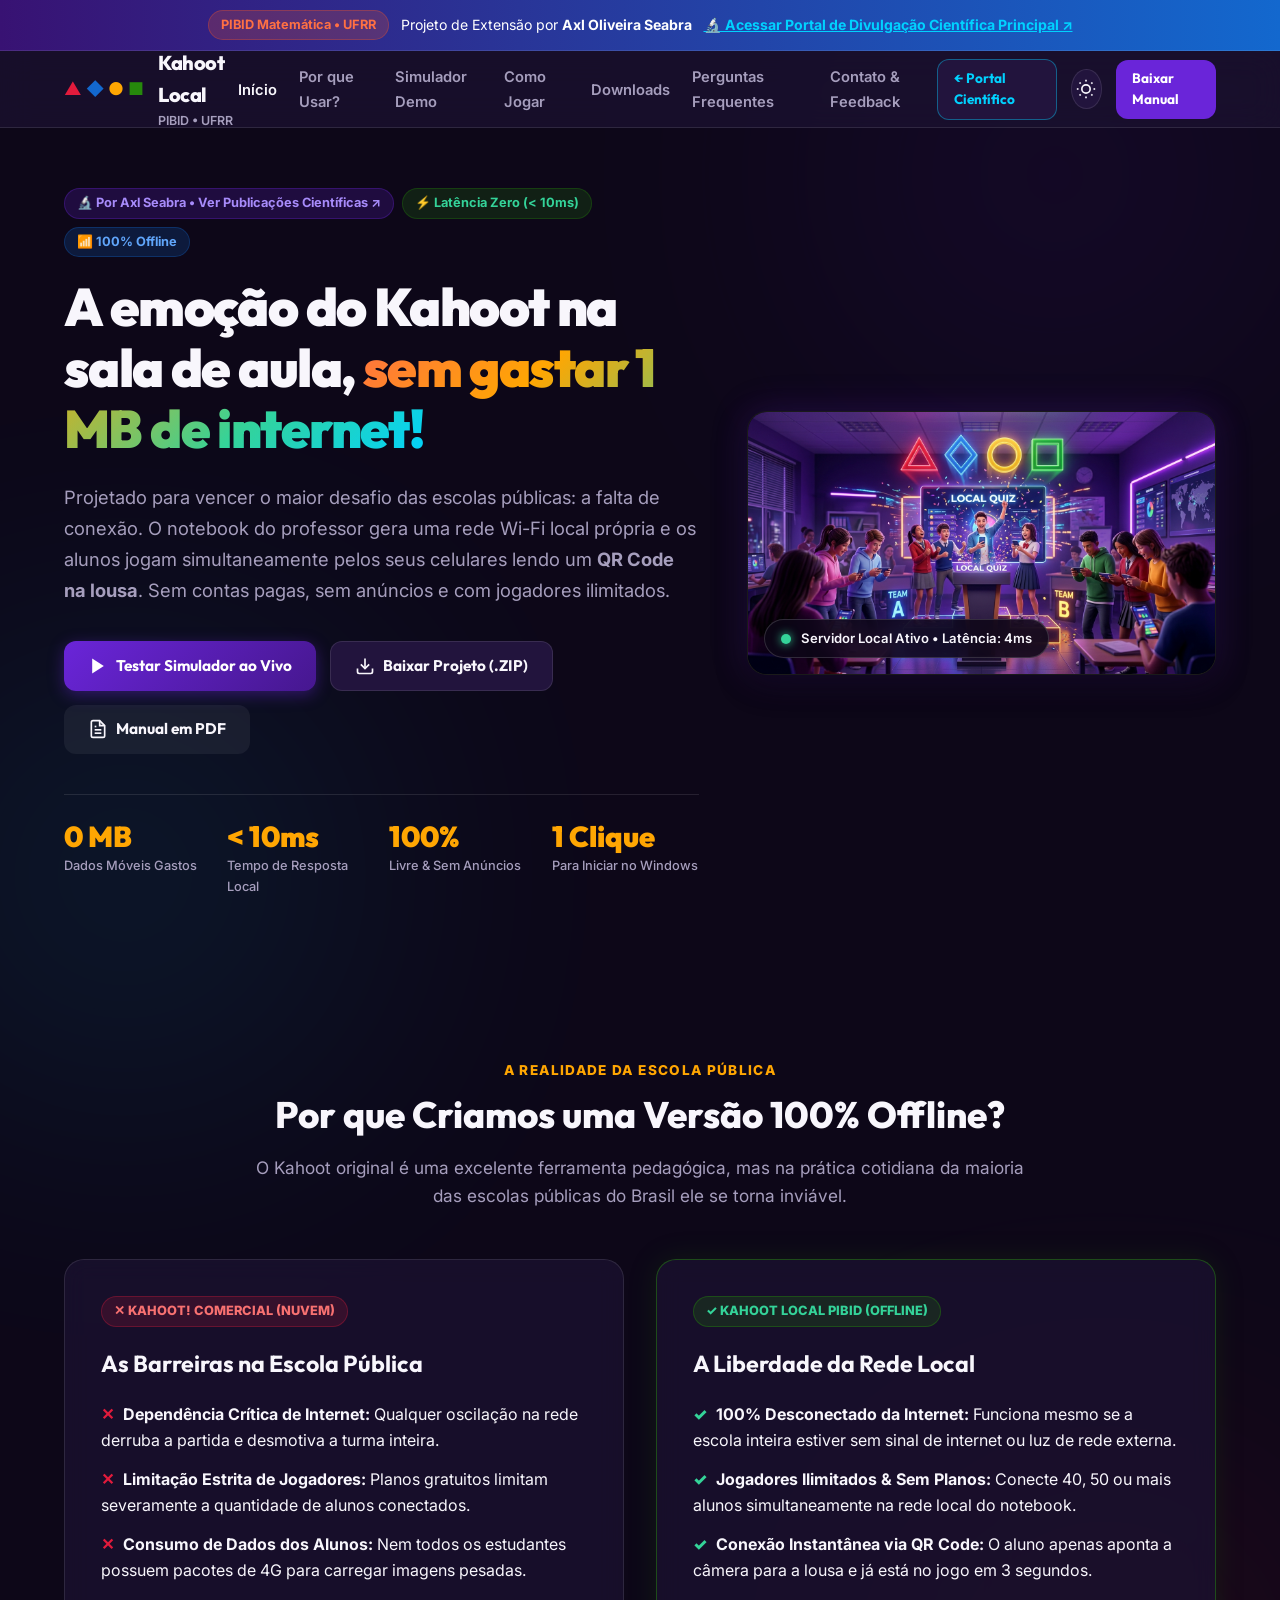
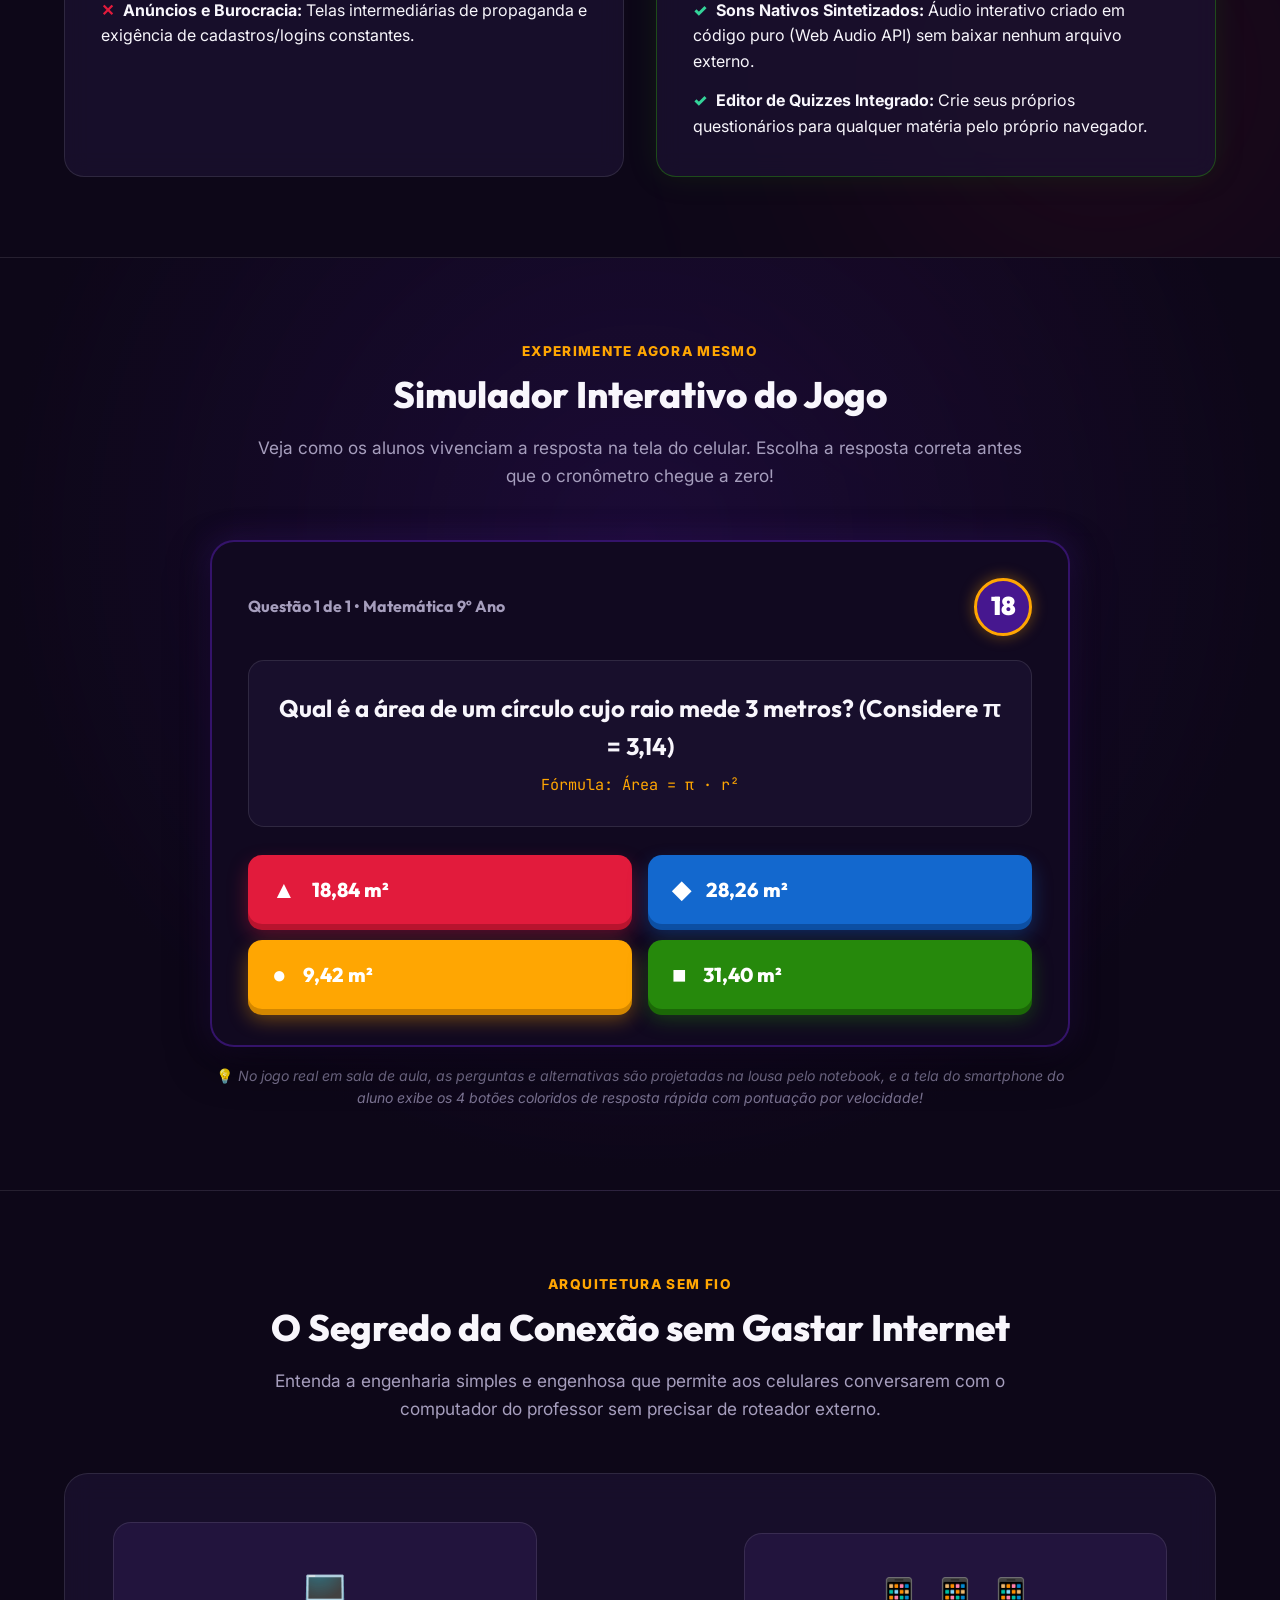
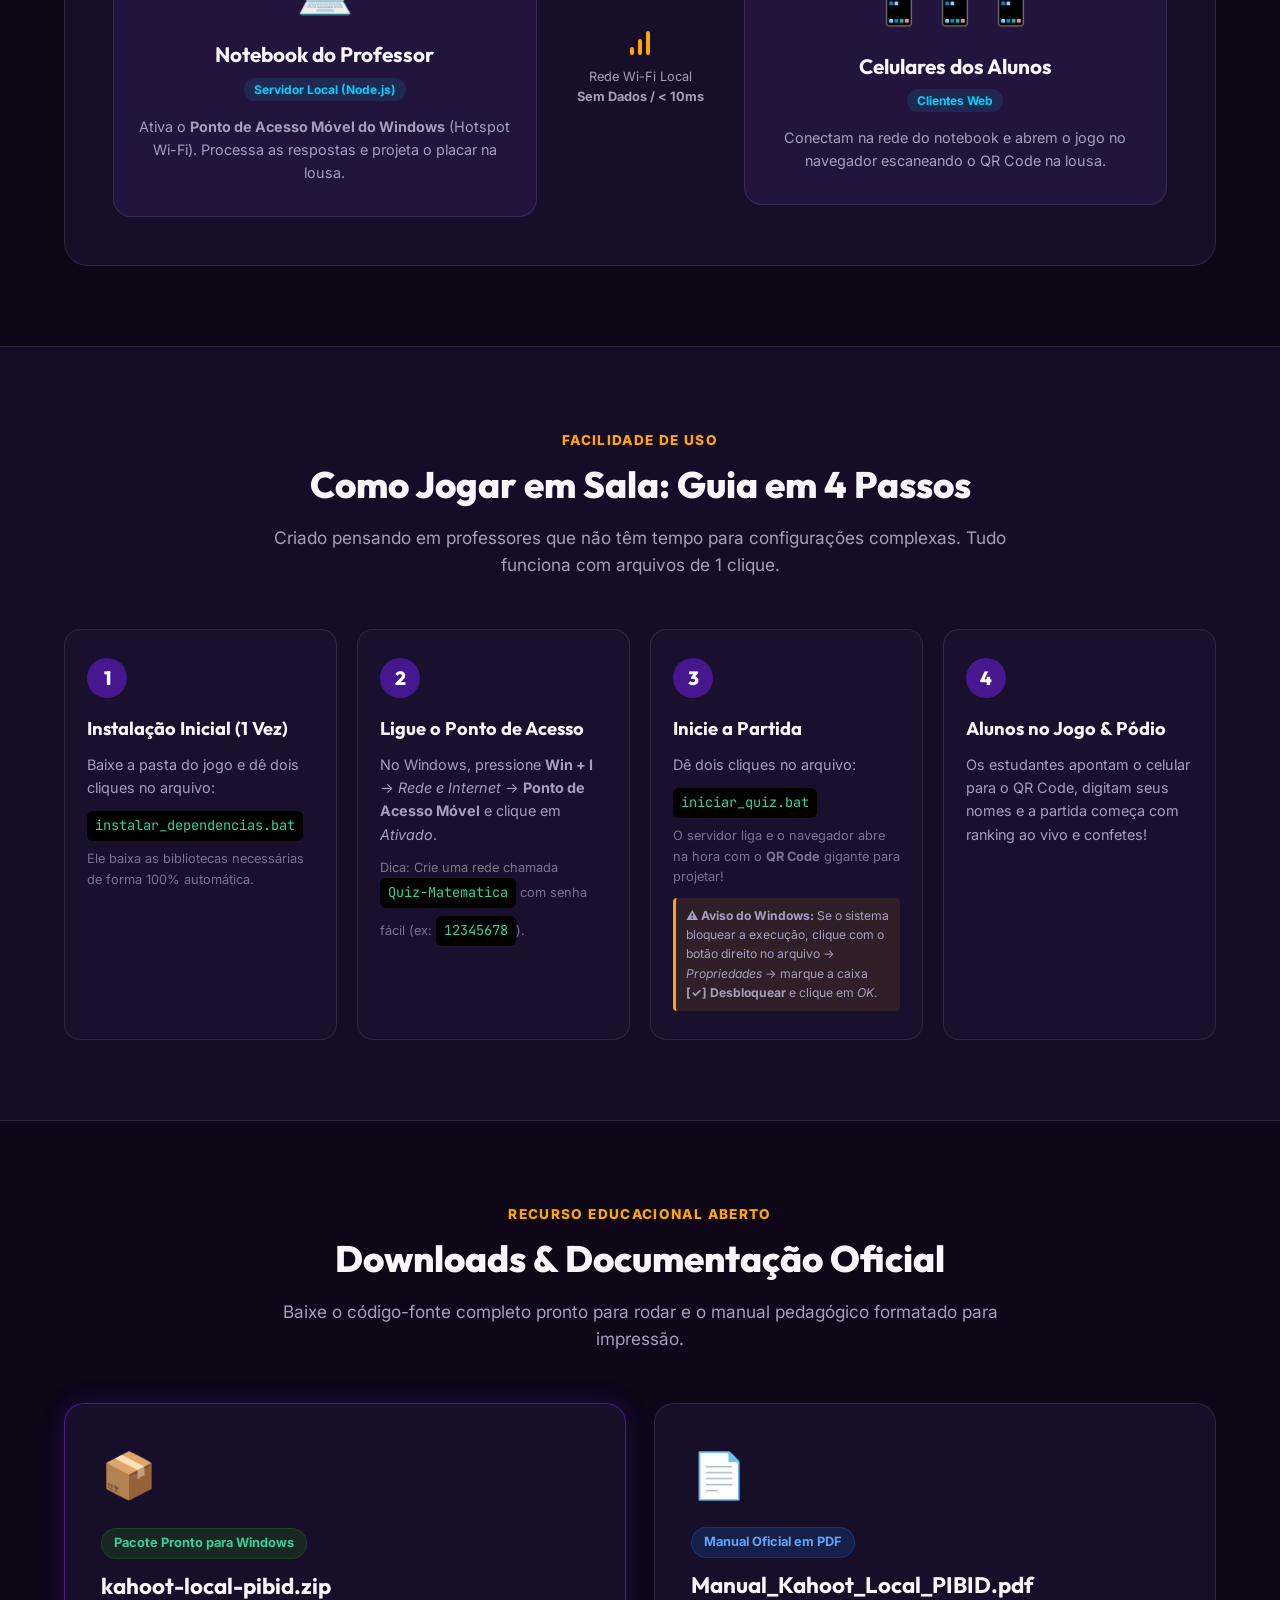
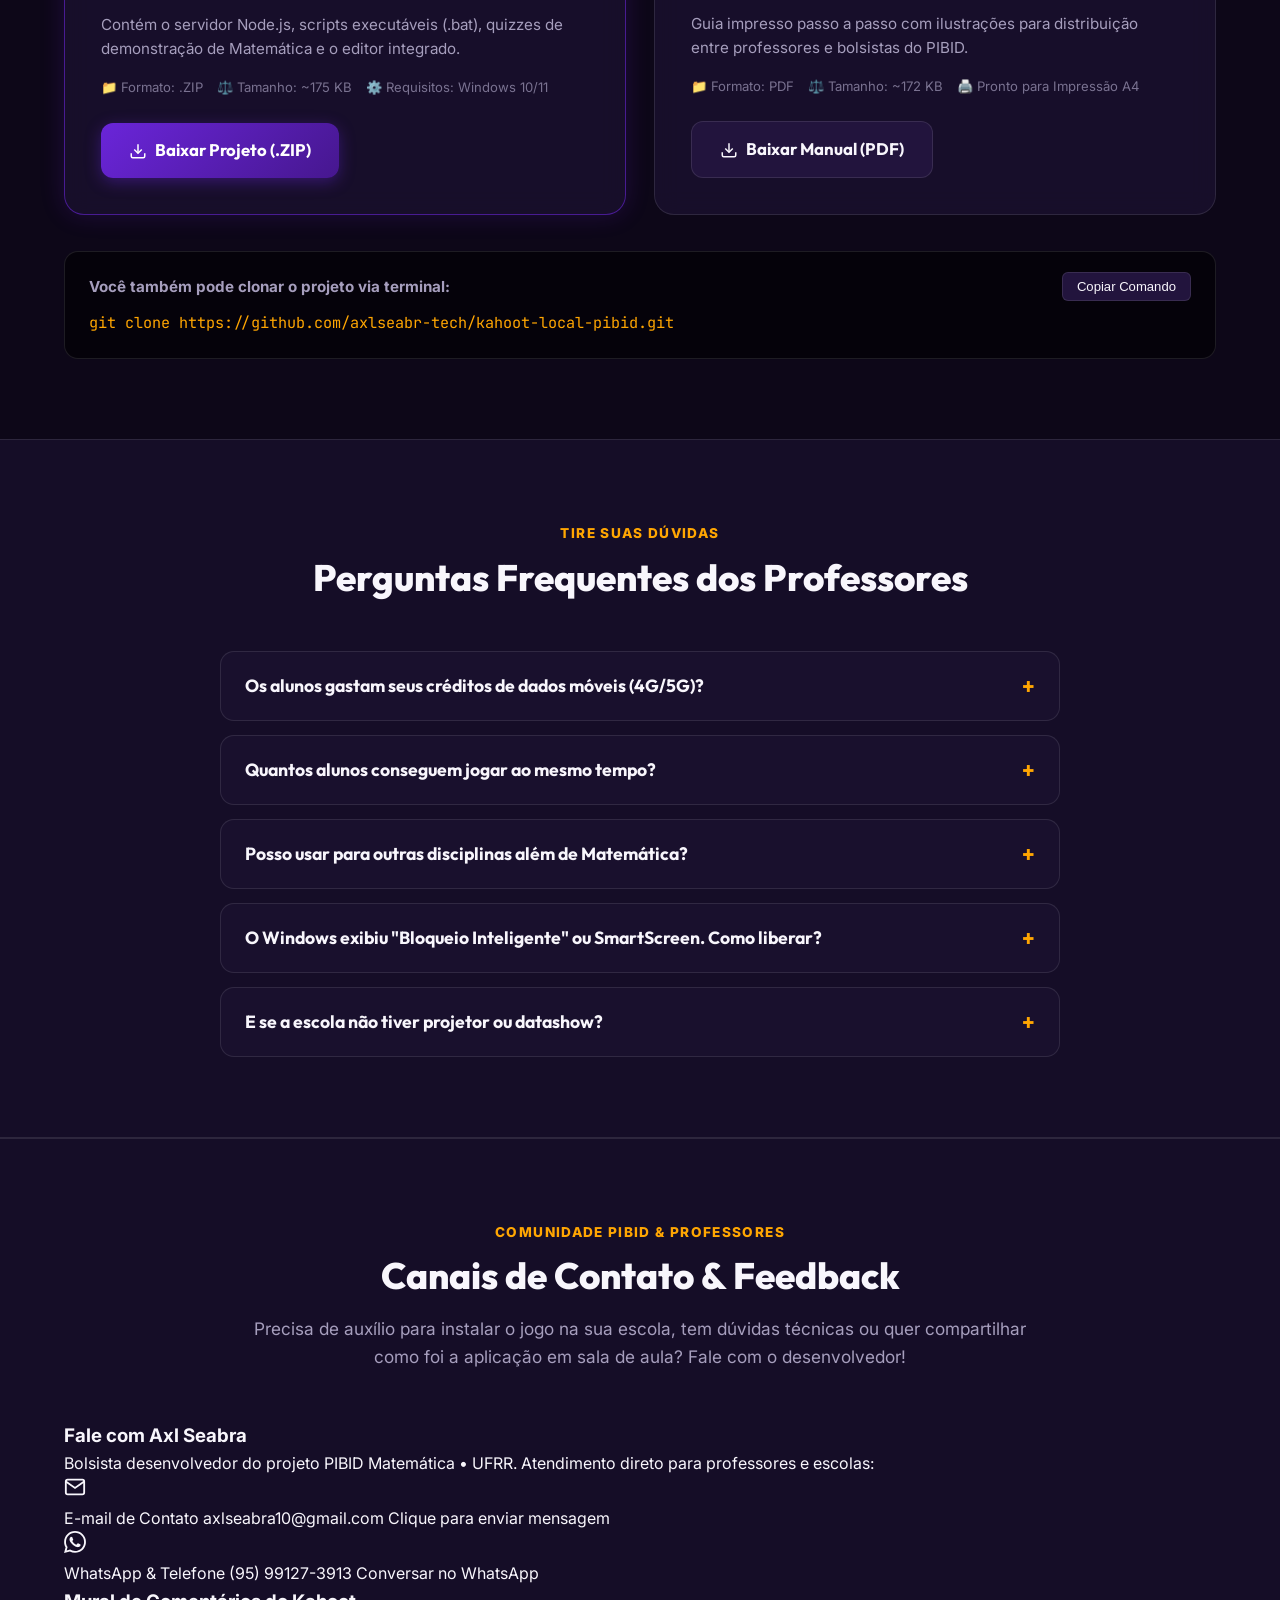
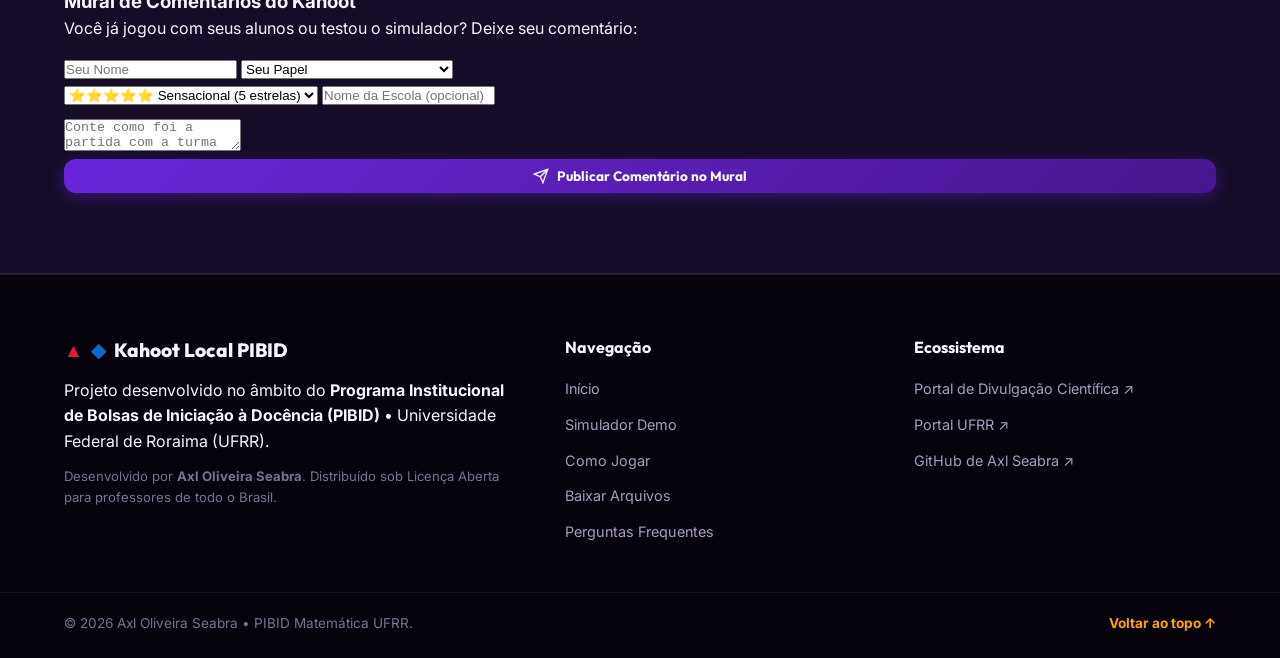
==== commit 10efcbcb: "Add files via upload" ====
--- a/index.html
+++ b/index.html
@@ -61,7 +61,6 @@
           <li><a href="#downloads" class="n-link">Downloads</a></li>
           <li><a href="#faq" class="n-link">Perguntas Frequentes</a></li>
           <li><a href="#comunidade" class="n-link">Contato & Feedback</a></li>
-          <li><a href="https://axlseabr-tech.github.io/divulgacao-cientifica/Site/" target="_blank" class="n-link external-portal" style="color: #00d2ff !important; font-weight: 700;">← Portal Científico &nearr;</a></li>
         </ul>
       </nav>
 
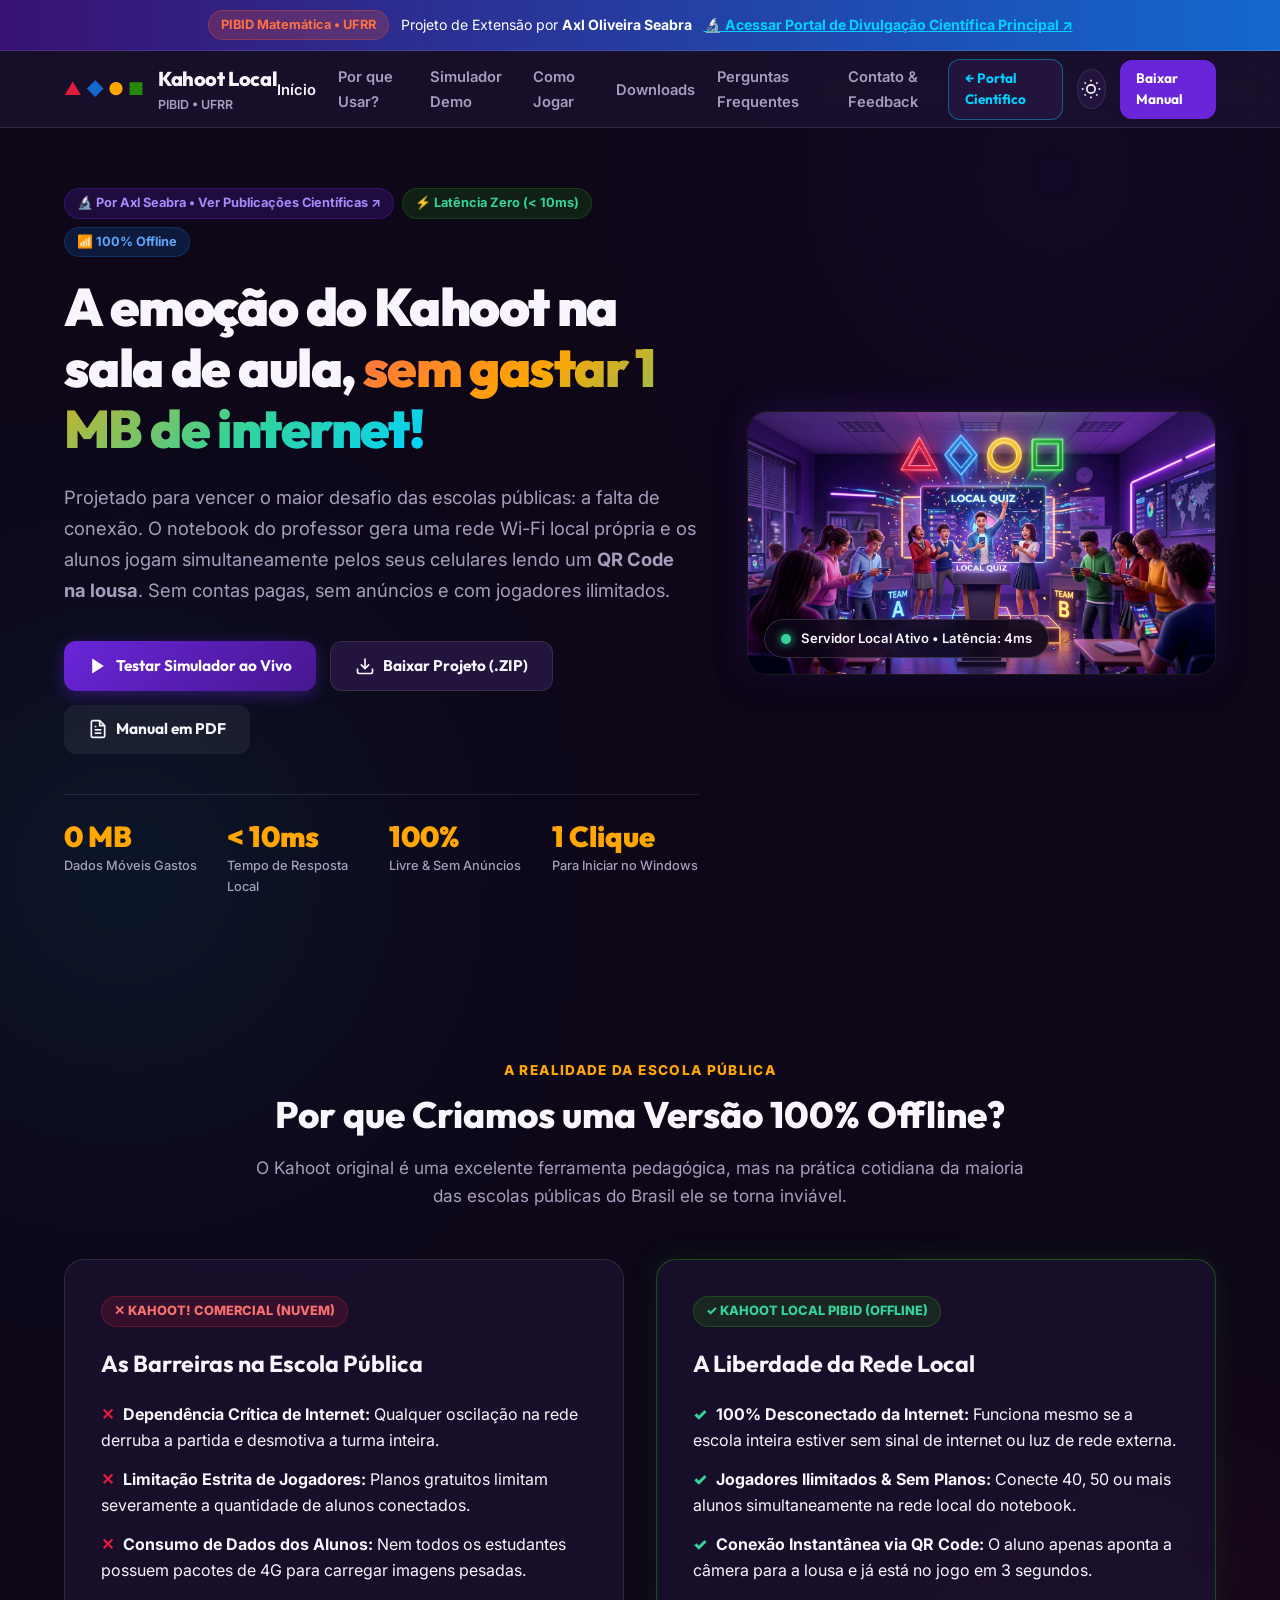
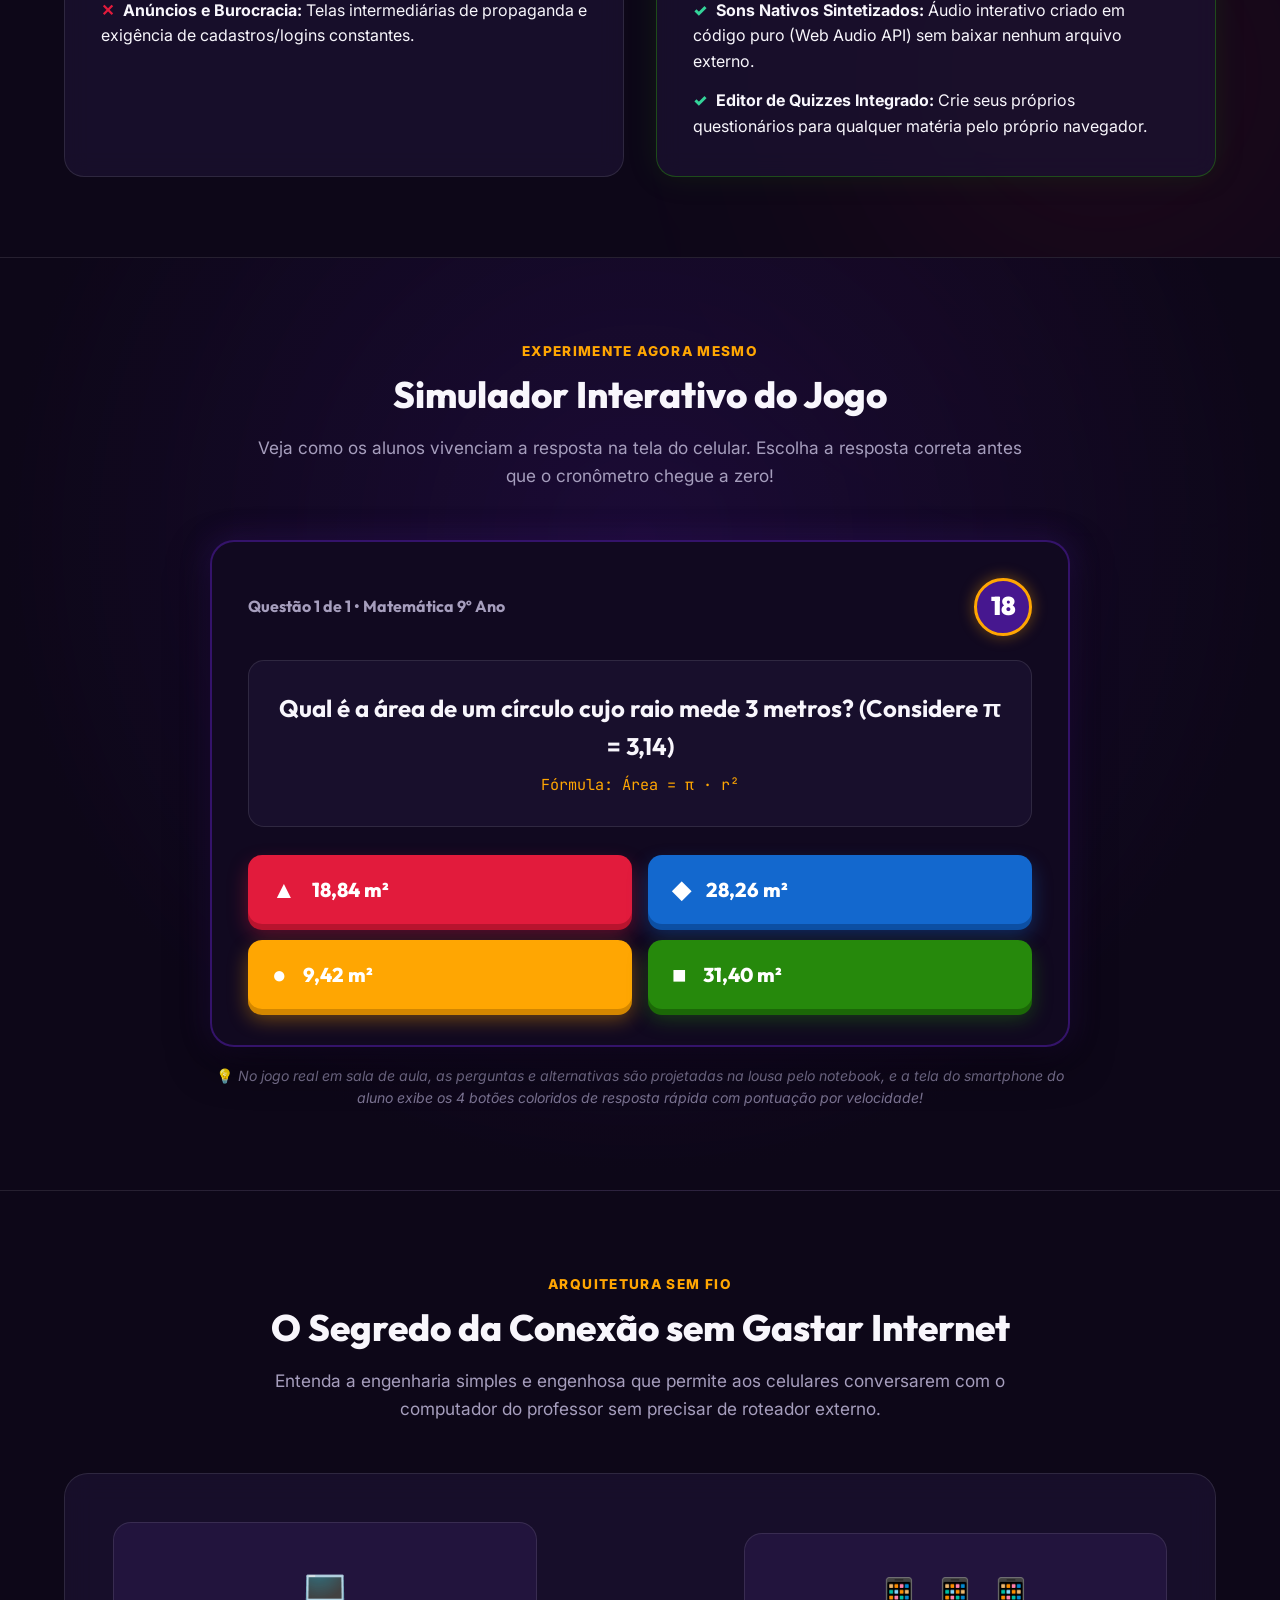
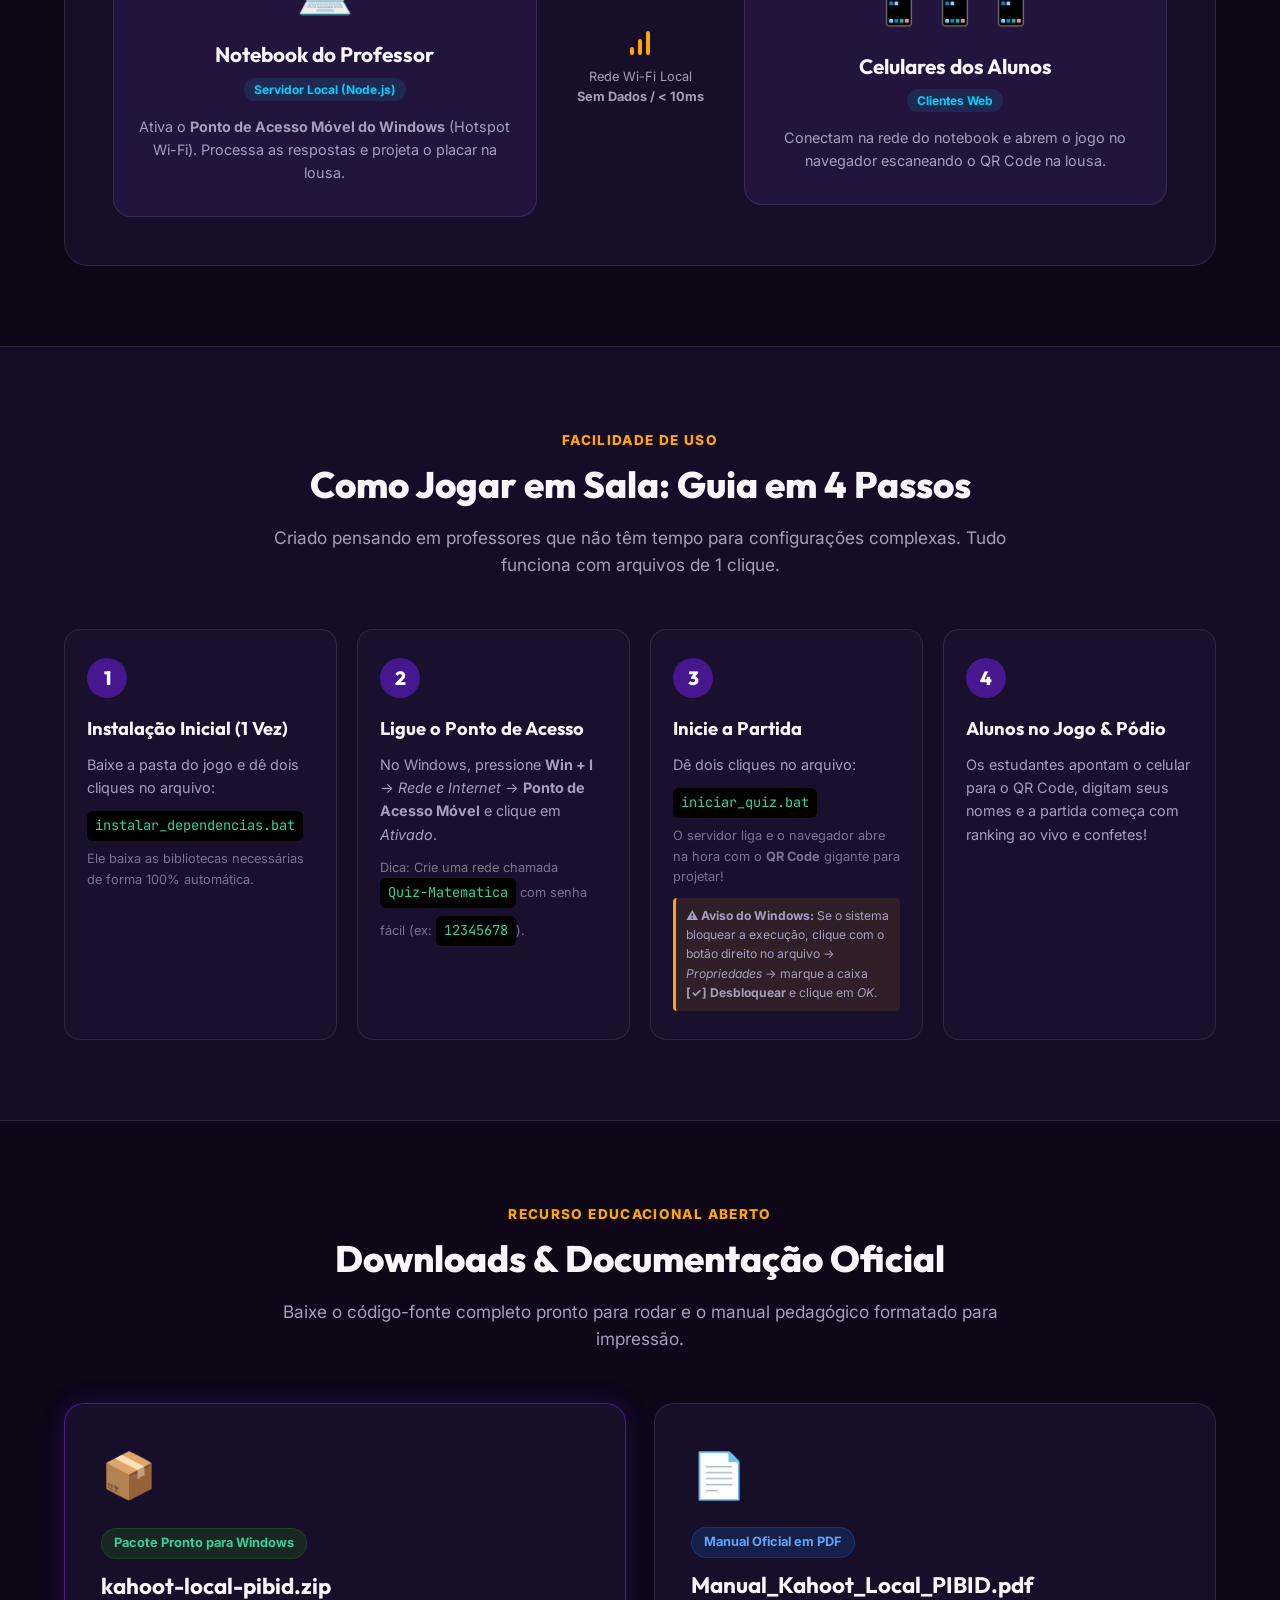
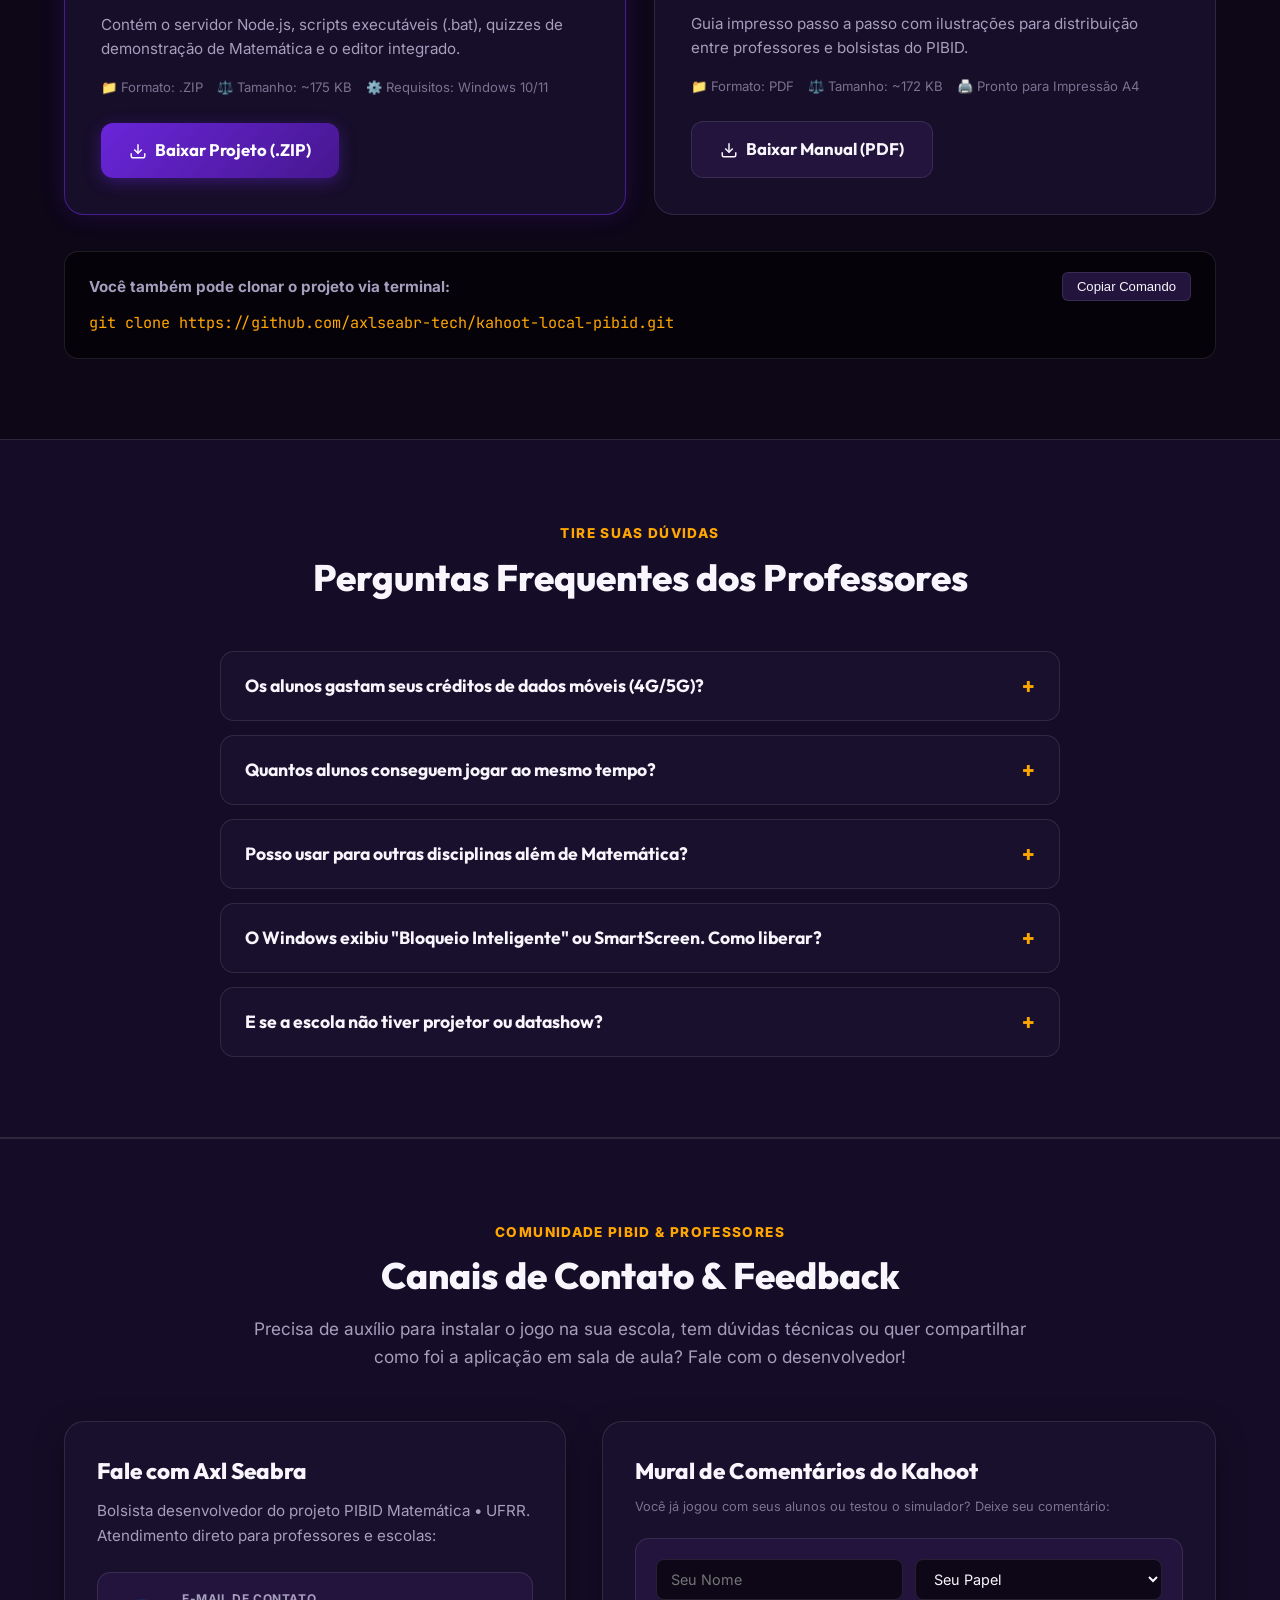
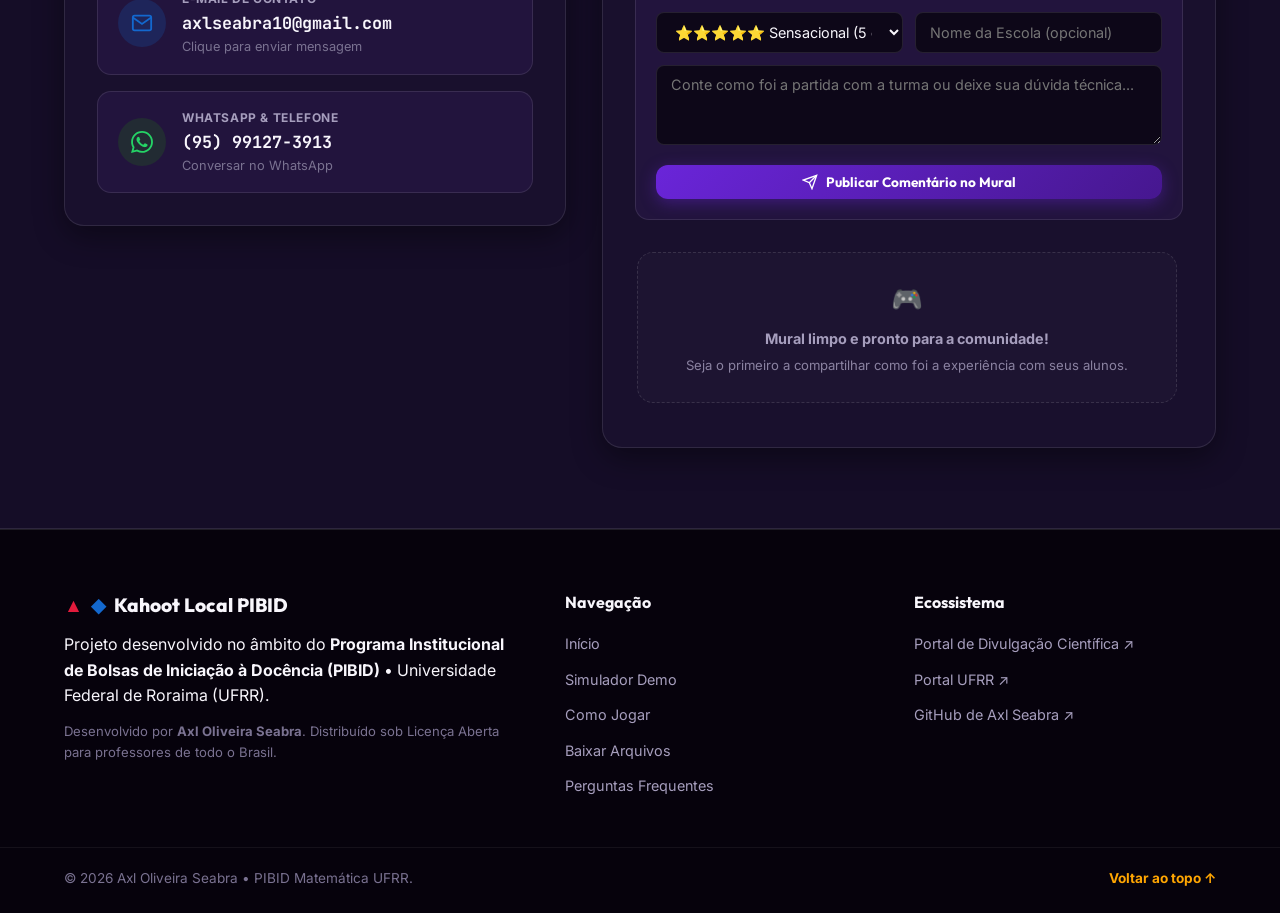
==== commit 525075b7: "Add files via upload" ====
--- a/index.html
+++ b/index.html
@@ -19,7 +19,7 @@
   <link rel="preconnect" href="https://fonts.gstatic.com" crossorigin>
   <link href="https://fonts.googleapis.com/css2?family=Inter:wght@300;400;500;600;700&family=JetBrains+Mono:wght@400;500;700&family=Outfit:wght@400;500;600;700;800;900&display=swap" rel="stylesheet">
 
-  <link rel="stylesheet" href="style.css">
+  <link rel="stylesheet" href="style.css?v=2.3">
 </head>
 <body>
   <!-- Efeitos de Brilho de Fundo Gamificados -->
@@ -609,6 +609,6 @@
   <!-- Toast Notificação -->
   <div class="toast" id="toast">Comando copiado com sucesso!</div>
 
-  <script src="script.js"></script>
+  <script src="script.js?v=2.3"></script>
 </body>
 </html>
--- a/style.css
+++ b/style.css
@@ -157,6 +157,8 @@
   display: flex;
   align-items: center;
   gap: 14px;
+  flex-shrink: 0;
+  white-space: nowrap;
 }
 
 .brand-shapes {
@@ -173,6 +175,8 @@
 .brand-title {
   display: flex;
   flex-direction: column;
+  flex-shrink: 0;
+  white-space: nowrap;
 }
 
 .main-name {
@@ -1098,6 +1102,467 @@
 .toast.show {
   transform: translateY(0);
   opacity: 1;
+}
+
+/* ==========================================================================
+   SEÇÃO: COMUNICAÇÃO, CONTATO & FEEDBACK DOS PROFESSORES
+   ========================================================================== */
+.community-layout-grid {
+  display: grid;
+  grid-template-columns: 0.9fr 1.1fr;
+  gap: 36px;
+  align-items: start;
+}
+
+.contact-channels-box {
+  background: var(--bg-card);
+  border: 1px solid var(--border);
+  border-radius: 20px;
+  padding: 32px;
+  box-shadow: var(--shadow-card);
+}
+
+.contact-channels-box h3 {
+  font-family: var(--font-head);
+  font-size: 1.4rem;
+  font-weight: 800;
+  margin-bottom: 10px;
+}
+
+.contact-desc {
+  font-size: 0.95rem;
+  color: var(--text-muted);
+  line-height: 1.6;
+  margin-bottom: 24px;
+}
+
+.contact-cards-stack {
+  display: flex;
+  flex-direction: column;
+  gap: 16px;
+}
+
+.contact-pill-card {
+  display: flex;
+  align-items: center;
+  gap: 16px;
+  background: var(--bg-elevated);
+  border: 1px solid var(--border);
+  border-radius: 14px;
+  padding: 16px 20px;
+  transition: all 0.2s ease;
+  color: inherit;
+}
+
+.contact-pill-card:hover {
+  transform: translateY(-3px);
+  border-color: var(--k-yellow);
+  box-shadow: 0 4px 16px rgba(255, 166, 2, 0.2);
+}
+
+.contact-icon-circle {
+  width: 48px;
+  height: 48px;
+  border-radius: 50%;
+  display: flex;
+  align-items: center;
+  justify-content: center;
+  font-size: 1.4rem;
+  flex-shrink: 0;
+}
+
+.icon-email {
+  background: rgba(19, 104, 206, 0.2);
+  color: var(--k-blue);
+}
+
+.icon-whatsapp {
+  background: rgba(38, 137, 12, 0.2);
+  color: #25d366;
+}
+
+.contact-details-col {
+  display: flex;
+  flex-direction: column;
+}
+
+.contact-label {
+  font-size: 0.75rem;
+  font-weight: 700;
+  text-transform: uppercase;
+  letter-spacing: 0.05em;
+  color: var(--text-muted);
+  margin-bottom: 2px;
+}
+
+.contact-val {
+  font-size: 1.05rem;
+  font-weight: 700;
+  color: var(--text-main);
+  font-family: var(--font-code);
+}
+
+.contact-subtext {
+  font-size: 0.8rem;
+  color: var(--text-sub);
+}
+
+/* Painel de Comentários */
+.comments-panel-box {
+  background: var(--bg-card);
+  border: 1px solid var(--border);
+  border-radius: 20px;
+  padding: 32px;
+  box-shadow: var(--shadow-card);
+}
+
+.comments-panel-box h3 {
+  font-family: var(--font-head);
+  font-size: 1.4rem;
+  font-weight: 800;
+  margin-bottom: 8px;
+}
+
+.comment-form-container {
+  margin: 20px 0 28px 0;
+  background: var(--bg-elevated);
+  border: 1px solid var(--border);
+  border-radius: 14px;
+  padding: 20px;
+}
+
+.comment-form-grid {
+  display: grid;
+  grid-template-columns: 1fr 1fr;
+  gap: 12px;
+  margin-bottom: 12px;
+}
+
+.input-field, .select-field, .textarea-field {
+  width: 100%;
+  background: var(--bg);
+  border: 1px solid var(--border);
+  border-radius: 8px;
+  padding: 10px 14px;
+  color: var(--text-main);
+  font-family: var(--font-body);
+  font-size: 0.9rem;
+  transition: border-color 0.2s;
+}
+
+.input-field:focus, .select-field:focus, .textarea-field:focus {
+  outline: none;
+  border-color: var(--k-yellow);
+}
+
+.textarea-field {
+  resize: vertical;
+  min-height: 80px;
+  margin-bottom: 12px;
+}
+
+/* ── FEED DE COMENTÁRIOS DO KAHOOT (CAIXAS SEPARADAS) ── */
+.comments-feed {
+  display: flex;
+  flex-direction: column;
+  gap: 20px;
+  max-height: 550px;
+  overflow-y: auto;
+  padding: 4px 6px 12px 2px;
+}
+
+/* Caixa / Card principal do comentário */
+.comment-card-item {
+  background: var(--bg-elevated);
+  border: 1px solid rgba(255, 255, 255, 0.12);
+  border-radius: 16px;
+  padding: 22px;
+  transition: all 0.2s ease;
+  box-shadow: 0 8px 24px rgba(0, 0, 0, 0.35);
+  position: relative;
+  display: flex;
+  flex-direction: column;
+  gap: 12px;
+}
+
+.comment-card-item:hover {
+  transform: translateY(-2px);
+  border-color: var(--k-purple-light);
+  box-shadow: 0 12px 32px rgba(106, 37, 217, 0.25);
+}
+
+/* Badge "Lido pelo Autor" */
+.badge-lido {
+  position: absolute;
+  top: 16px;
+  right: 16px;
+  background: rgba(38, 137, 12, 0.18);
+  color: #4ade80;
+  border: 1px solid rgba(74, 222, 128, 0.4);
+  font-size: 0.72rem;
+  font-weight: 700;
+  letter-spacing: 0.5px;
+  padding: 4px 10px;
+  border-radius: 9999px;
+  display: inline-flex;
+  align-items: center;
+  gap: 5px;
+}
+
+/* Cabeçalho do comentário */
+.comment-header-row {
+  display: flex;
+  justify-content: space-between;
+  align-items: center;
+  flex-wrap: wrap;
+  gap: 10px;
+}
+
+.commenter-meta {
+  display: flex;
+  align-items: center;
+  gap: 12px;
+}
+
+.commenter-avatar {
+  width: 42px;
+  height: 42px;
+  border-radius: 50%;
+  background: linear-gradient(135deg, var(--k-purple-light), var(--k-blue));
+  color: #fff;
+  font-weight: 900;
+  font-size: 0.95rem;
+  display: flex;
+  align-items: center;
+  justify-content: center;
+  flex-shrink: 0;
+  box-shadow: 0 2px 10px rgba(106, 37, 217, 0.35);
+}
+
+.commenter-name {
+  font-weight: 700;
+  font-size: 1rem;
+  color: var(--text-main);
+  line-height: 1.2;
+}
+
+.commenter-role {
+  font-size: 0.78rem;
+  color: var(--text-muted);
+  margin-top: 2px;
+}
+
+.comment-stars {
+  color: var(--k-yellow);
+  font-size: 1rem;
+  letter-spacing: 2px;
+}
+
+/* Texto do comentário */
+.comment-body-text {
+  font-size: 0.92rem;
+  color: var(--text-main);
+  line-height: 1.6;
+  margin: 0;
+  opacity: 0.92;
+}
+
+/* ── BARRA DE AÇÕES (Reações + Responder + Marcar Lido) ── */
+.comment-actions-bar {
+  display: flex;
+  align-items: center;
+  gap: 8px;
+  flex-wrap: wrap;
+  padding-top: 12px;
+  border-top: 1px solid rgba(255, 255, 255, 0.07);
+  margin-top: 4px;
+}
+
+.reaction-btn {
+  background: rgba(255, 255, 255, 0.05);
+  border: 1px solid rgba(255, 255, 255, 0.12);
+  border-radius: 9999px;
+  padding: 4px 11px;
+  font-size: 0.84rem;
+  cursor: pointer;
+  transition: all 0.15s ease;
+  color: var(--text-main);
+  display: inline-flex;
+  align-items: center;
+  gap: 5px;
+  white-space: nowrap;
+}
+
+.reaction-btn:hover {
+  background: rgba(106, 37, 217, 0.18);
+  border-color: var(--k-purple-light);
+  transform: translateY(-1px);
+}
+
+.reaction-btn.active {
+  background: rgba(106, 37, 217, 0.28);
+  border-color: var(--k-purple-light);
+  color: #c4b5fd;
+  font-weight: 700;
+}
+
+.reaction-count {
+  font-size: 0.78rem;
+  font-weight: 700;
+}
+
+.reply-toggle-btn {
+  background: rgba(255, 255, 255, 0.05);
+  border: 1px solid rgba(255, 255, 255, 0.12);
+  cursor: pointer;
+  font-size: 0.82rem;
+  font-weight: 600;
+  color: #c4b5fd;
+  padding: 4px 13px;
+  border-radius: 9999px;
+  transition: all 0.15s ease;
+  margin-left: auto;
+}
+
+.reply-toggle-btn:hover {
+  background: rgba(106, 37, 217, 0.2);
+  border-color: var(--k-purple-light);
+  transform: translateY(-1px);
+}
+
+.mark-read-btn {
+  background: rgba(38, 137, 12, 0.1);
+  border: 1px solid rgba(74, 222, 128, 0.35);
+  cursor: pointer;
+  font-size: 0.78rem;
+  font-weight: 600;
+  color: #4ade80;
+  padding: 4px 12px;
+  border-radius: 9999px;
+  transition: all 0.15s ease;
+}
+
+.mark-read-btn:hover {
+  background: rgba(38, 137, 12, 0.22);
+  border-color: #4ade80;
+  transform: translateY(-1px);
+}
+
+/* ── ÁREA DE RESPOSTAS ANINHADAS (SUB-CAIXAS) ── */
+.replies-section {
+  margin-top: 8px;
+  padding-left: 14px;
+  border-left: 2px solid rgba(106, 37, 217, 0.4);
+  display: flex;
+  flex-direction: column;
+  gap: 10px;
+}
+
+.reply-card {
+  background: rgba(13, 7, 24, 0.7);
+  border: 1px solid rgba(255, 255, 255, 0.08);
+  border-radius: 12px;
+  padding: 14px;
+  box-shadow: 0 4px 14px rgba(0, 0, 0, 0.25);
+  display: flex;
+  flex-direction: column;
+  gap: 8px;
+}
+
+.reply-card .commenter-avatar {
+  width: 32px;
+  height: 32px;
+  font-size: 0.75rem;
+}
+
+.reply-card .commenter-name {
+  font-size: 0.9rem;
+}
+
+.reply-card .commenter-role {
+  font-size: 0.75rem;
+}
+
+.reply-card .comment-body-text {
+  font-size: 0.88rem;
+}
+
+.reply-card .comment-actions-bar {
+  padding-top: 8px;
+}
+
+/* Formulário inline de resposta */
+.reply-form-inline {
+  margin-top: 10px;
+  background: rgba(21, 13, 39, 0.95);
+  border: 1px solid rgba(106, 37, 217, 0.4);
+  border-radius: 12px;
+  padding: 14px;
+  display: flex;
+  flex-direction: column;
+  gap: 10px;
+  animation: fadeInDown 0.2s ease;
+}
+
+.reply-form-inline input,
+.reply-form-inline textarea {
+  background: var(--bg-surface);
+  border: 1px solid rgba(255, 255, 255, 0.12);
+  border-radius: 8px;
+  padding: 8px 12px;
+  font-size: 0.88rem;
+  color: var(--text-main);
+  font-family: inherit;
+  resize: none;
+  transition: border-color 0.15s;
+}
+
+.reply-form-inline input:focus,
+.reply-form-inline textarea:focus {
+  outline: none;
+  border-color: var(--k-purple-light);
+}
+
+.reply-form-row {
+  display: flex;
+  gap: 10px;
+  align-items: center;
+}
+
+.reply-submit-btn {
+  background: linear-gradient(135deg, var(--k-purple-light), var(--k-purple));
+  border: none;
+  border-radius: 9999px;
+  padding: 7px 18px;
+  color: #fff;
+  font-size: 0.84rem;
+  font-weight: 700;
+  cursor: pointer;
+  white-space: nowrap;
+  transition: opacity 0.15s, transform 0.1s;
+}
+
+.reply-submit-btn:hover {
+  opacity: 0.9;
+  transform: translateY(-1px);
+}
+
+.reply-cancel-btn {
+  background: transparent;
+  border: none;
+  color: var(--text-muted);
+  font-size: 0.82rem;
+  cursor: pointer;
+  padding: 6px 12px;
+}
+
+.reply-cancel-btn:hover {
+  color: var(--text-main);
+}
+
+@keyframes fadeInDown {
+  from { opacity: 0; transform: translateY(-6px); }
+  to   { opacity: 1; transform: translateY(0); }
 }
 
 /* ==========================================================================
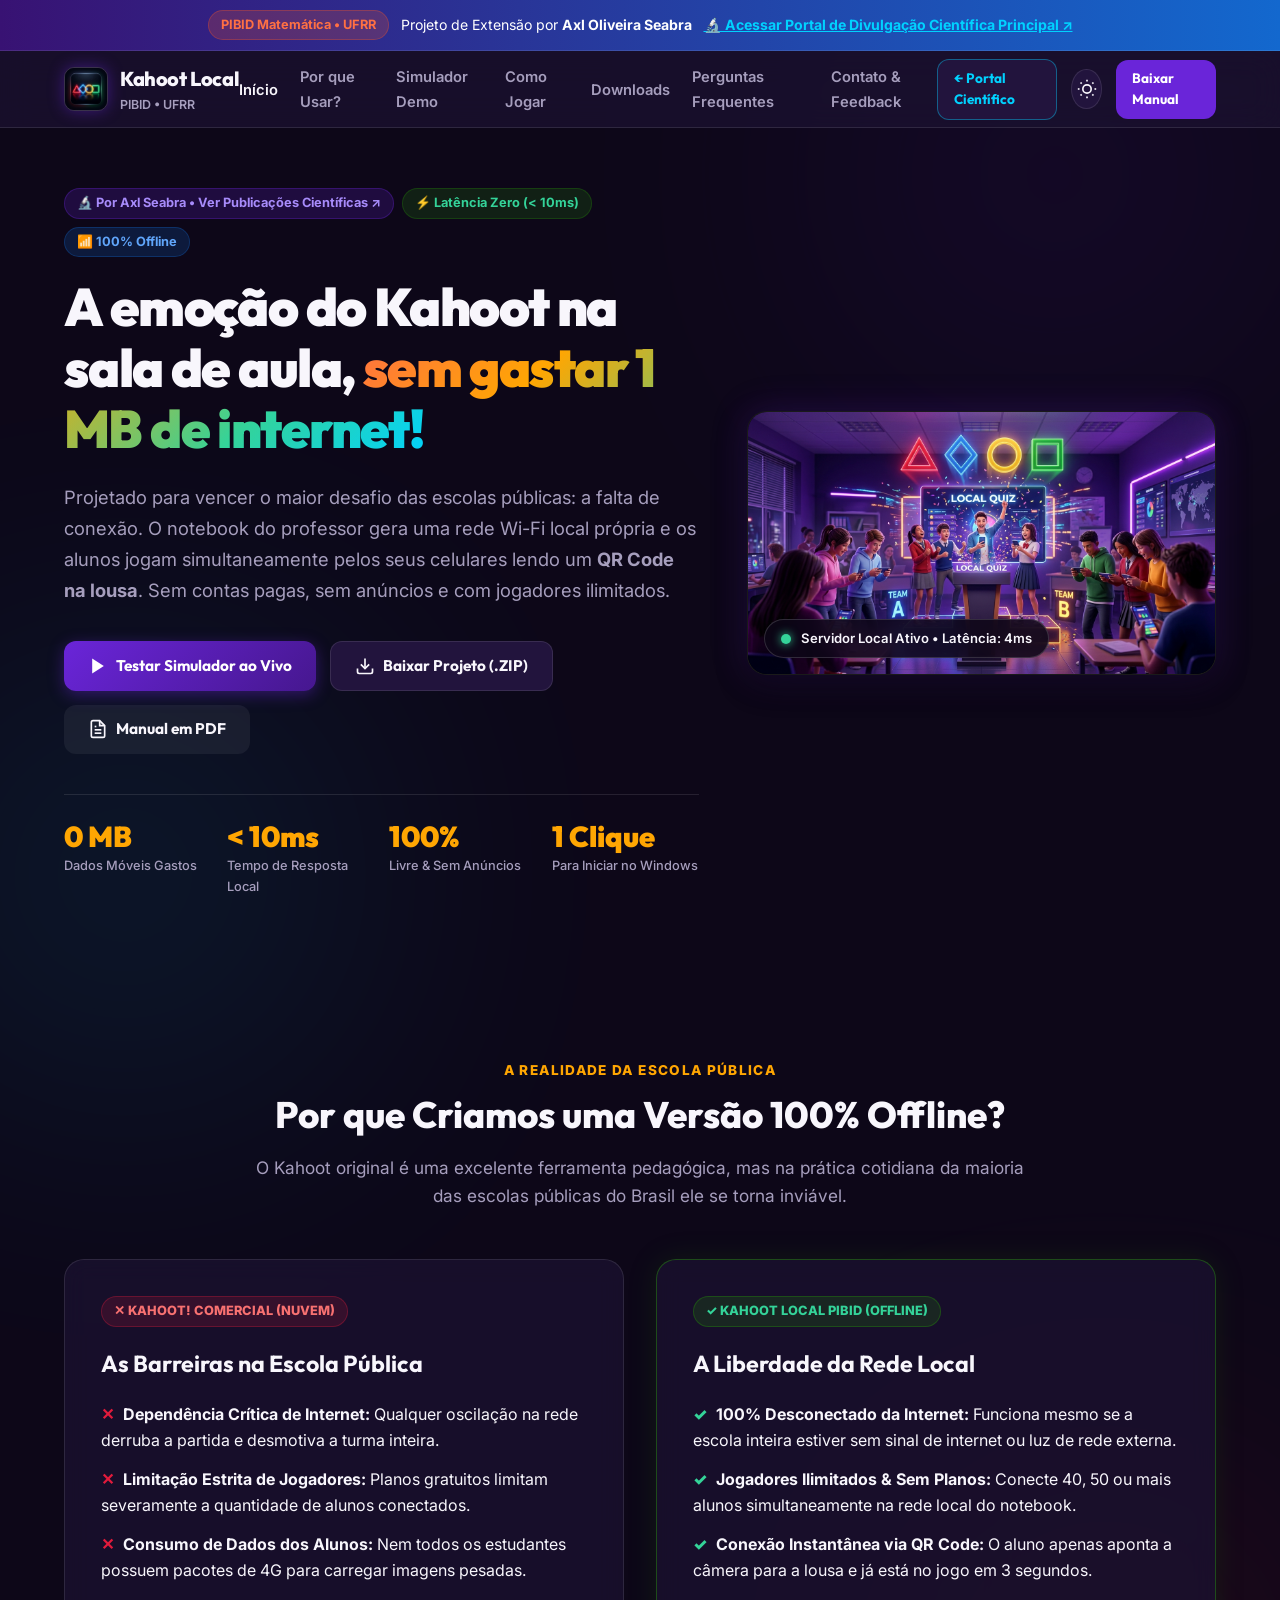
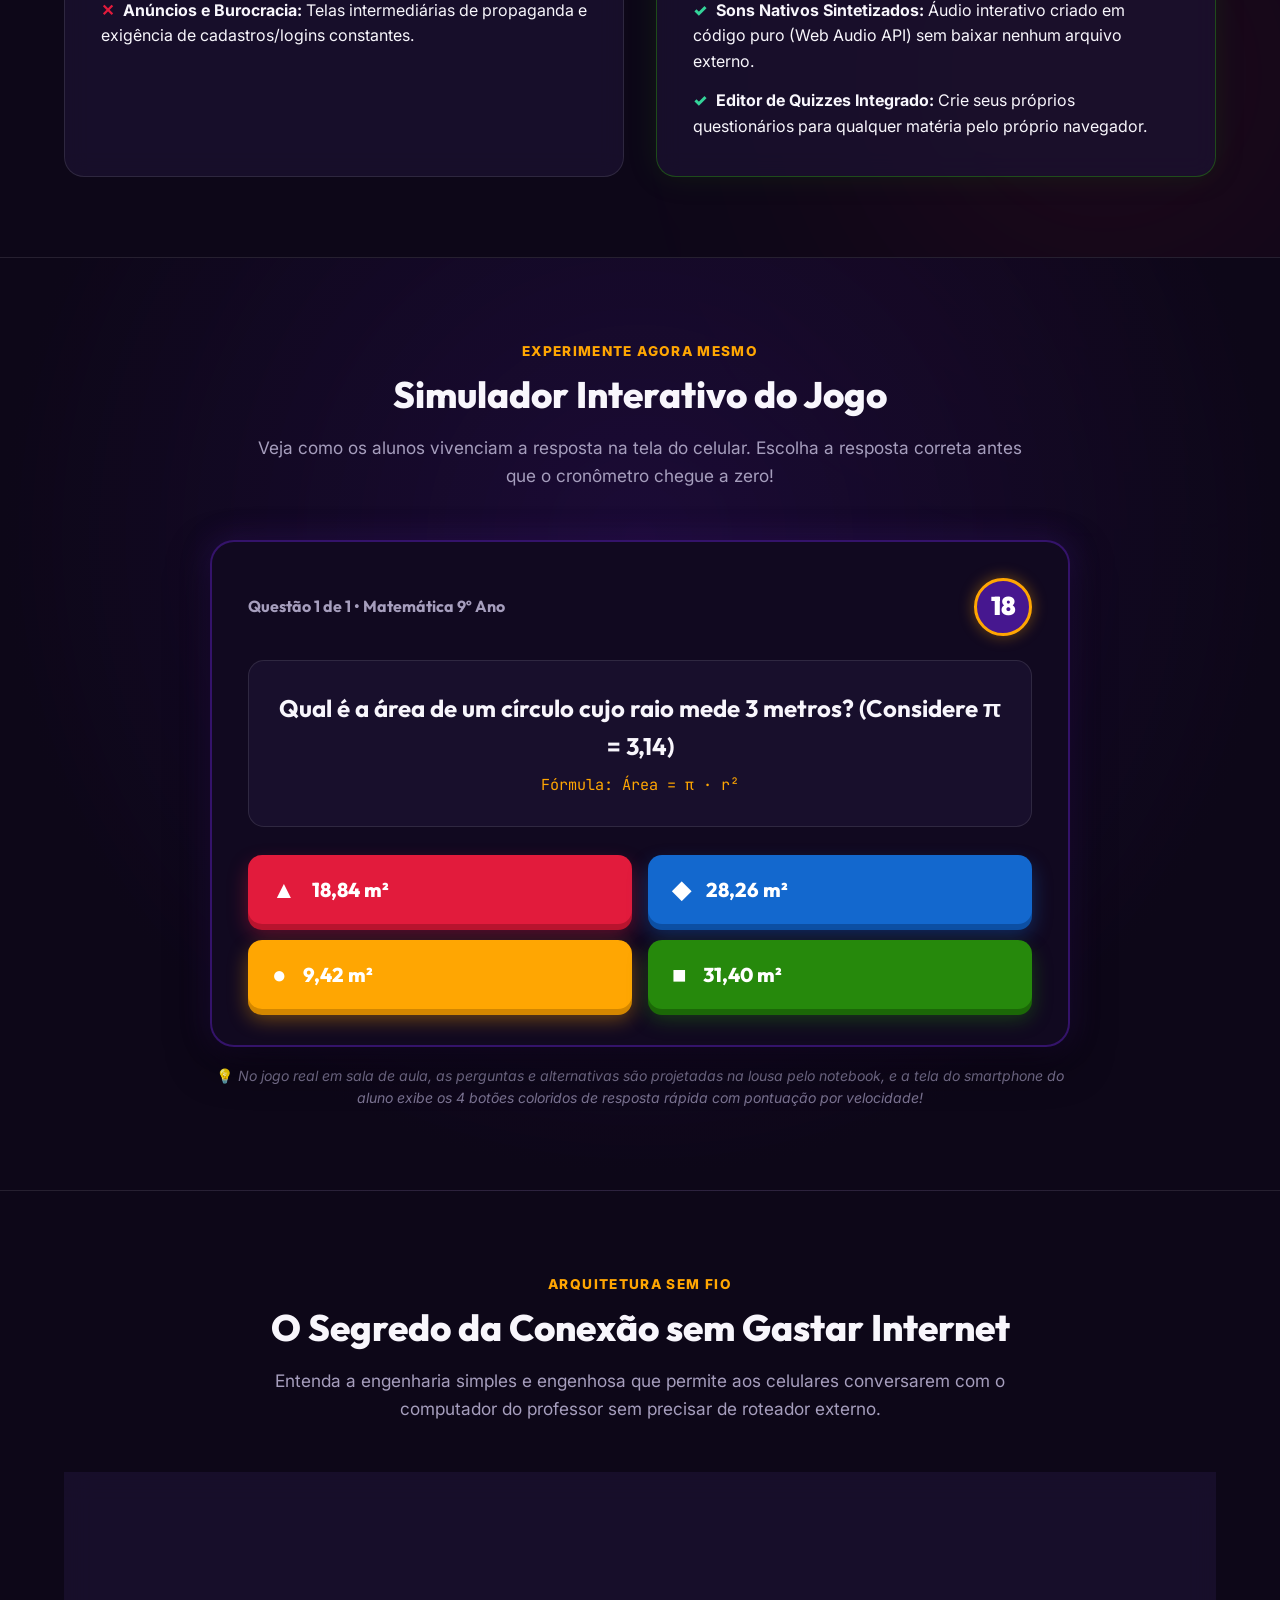
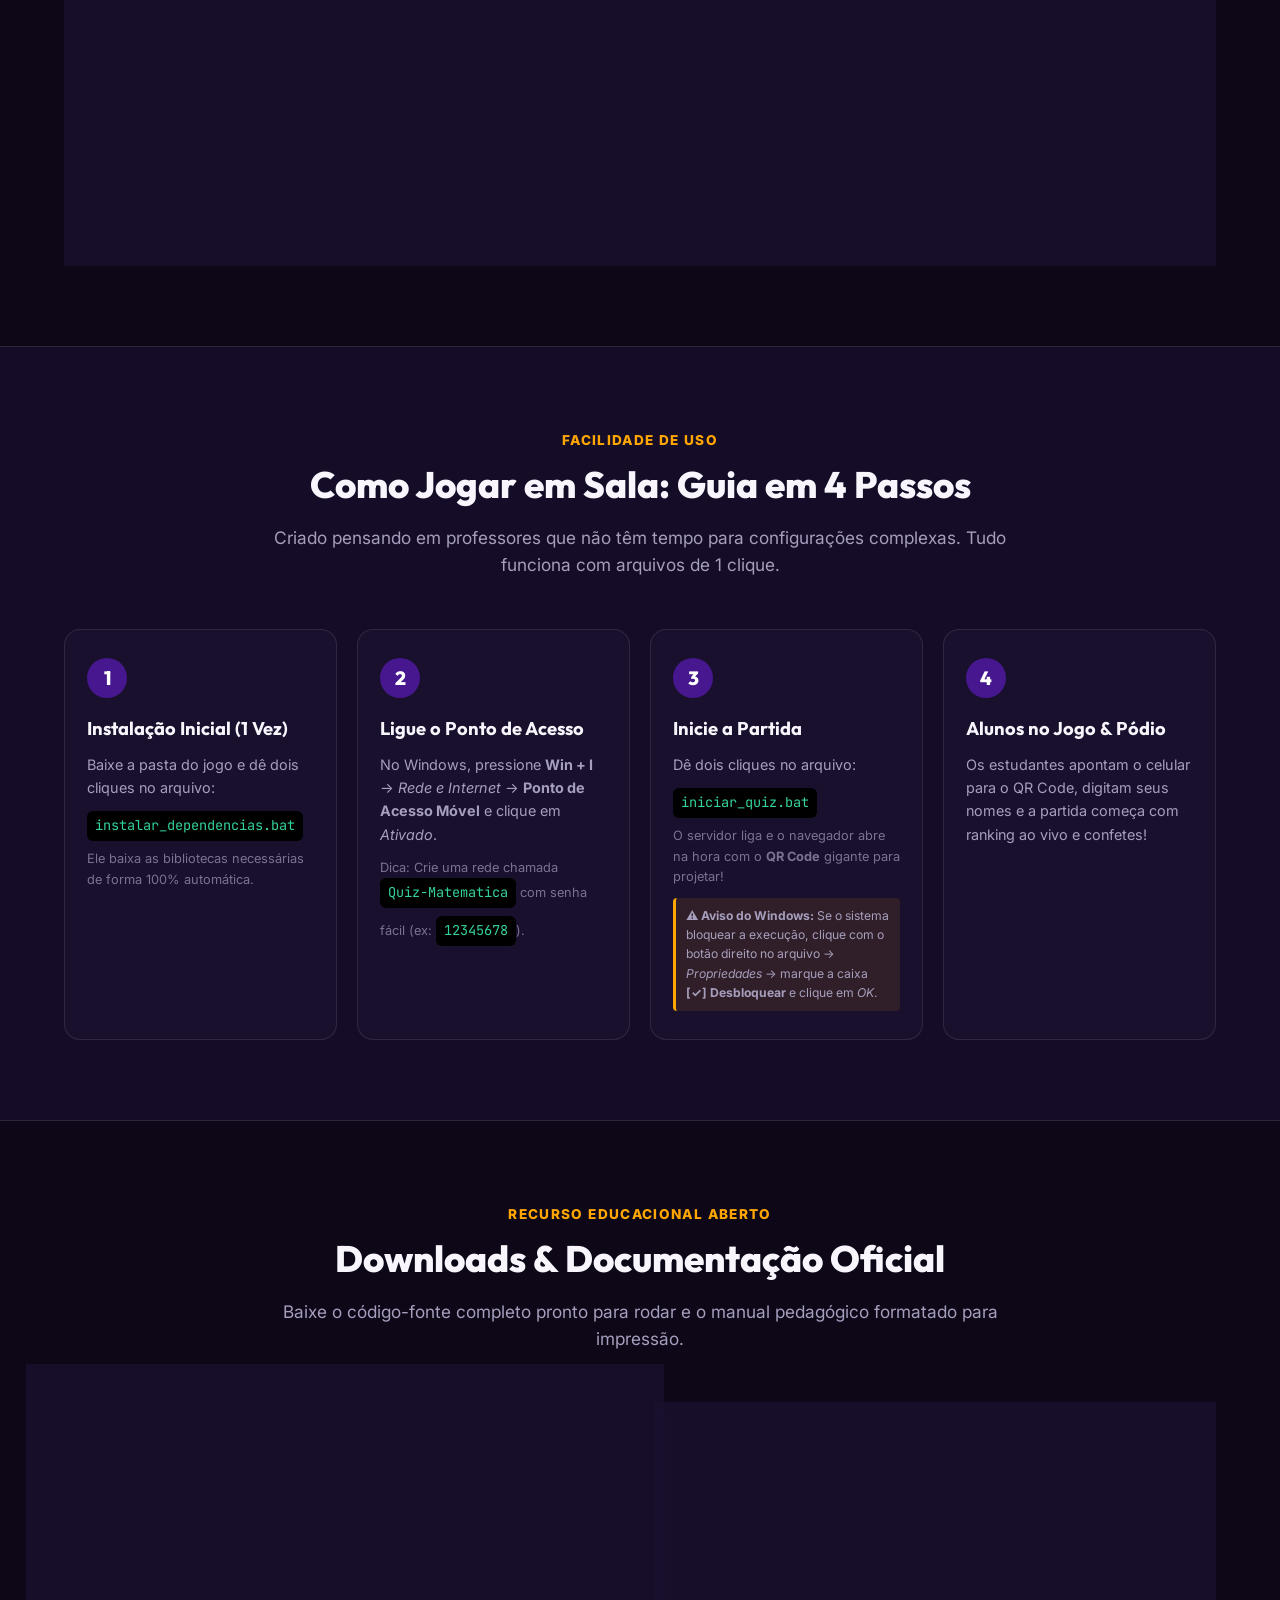
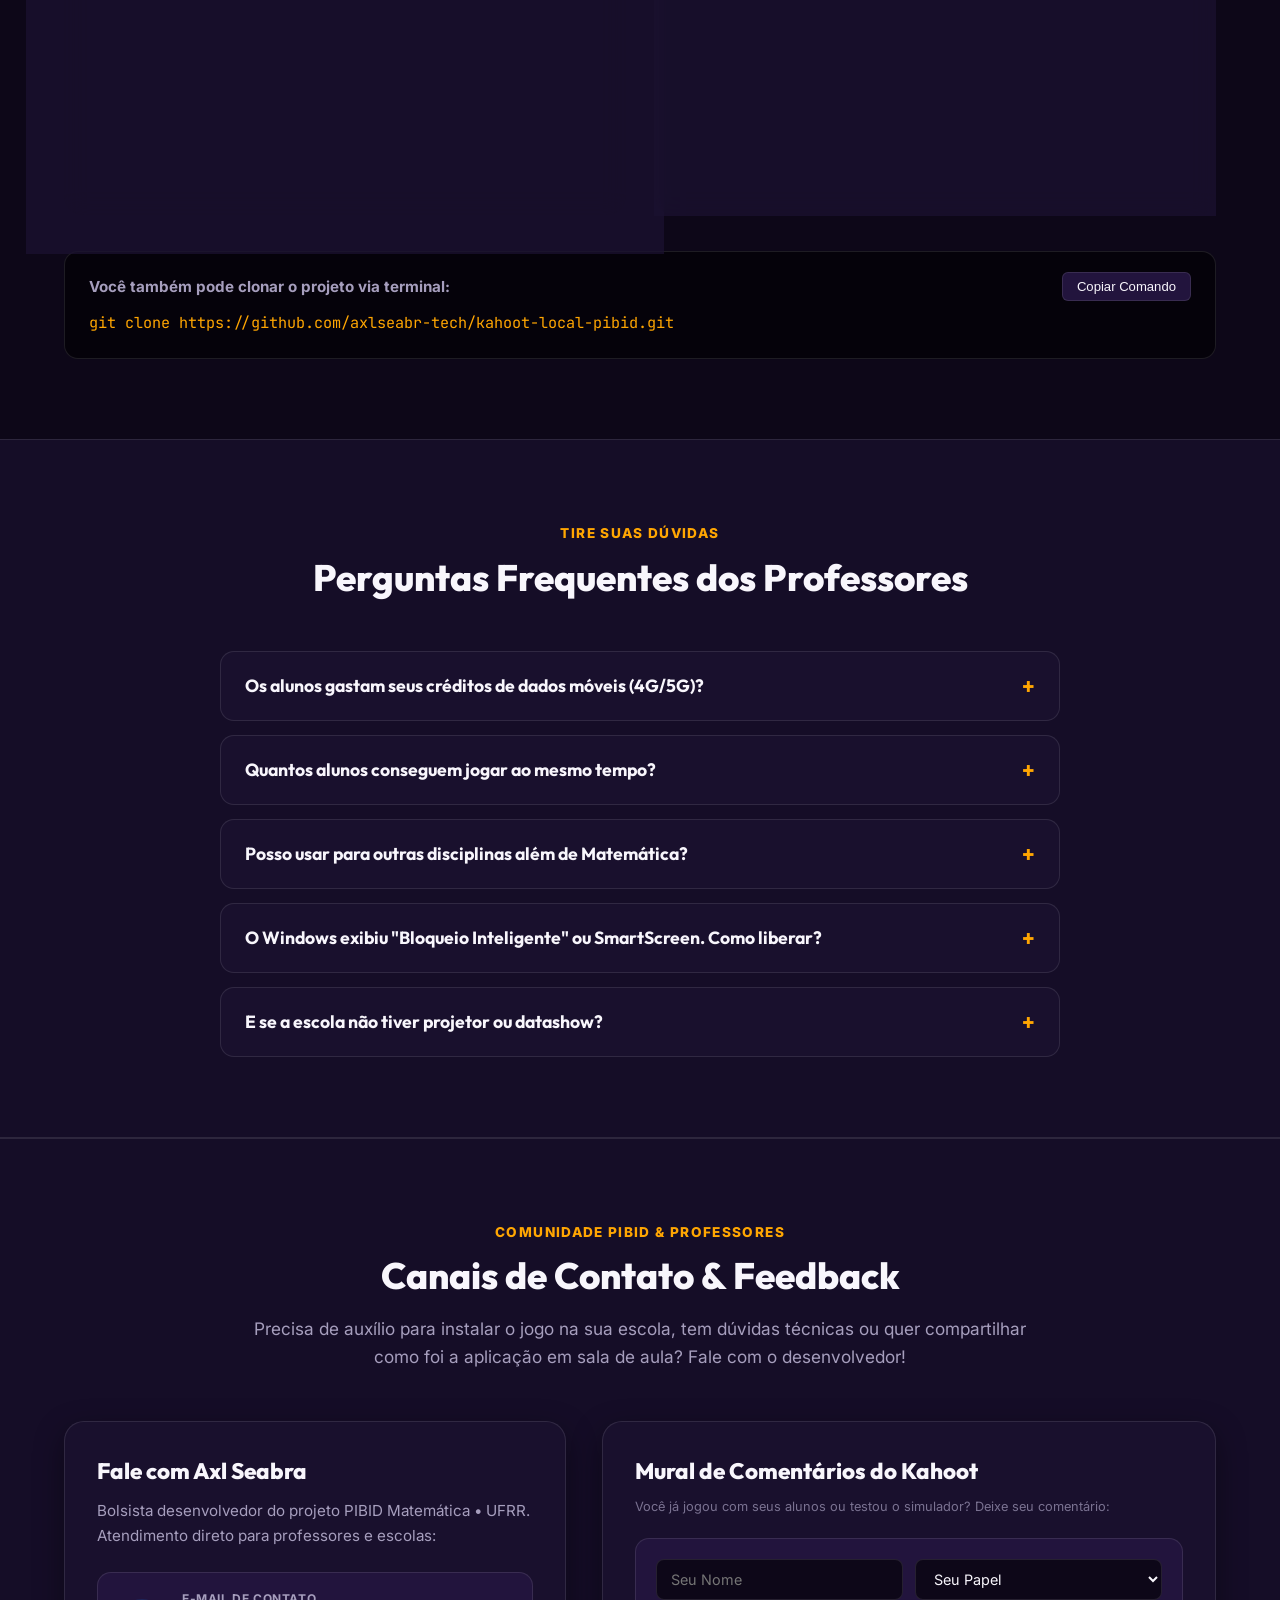
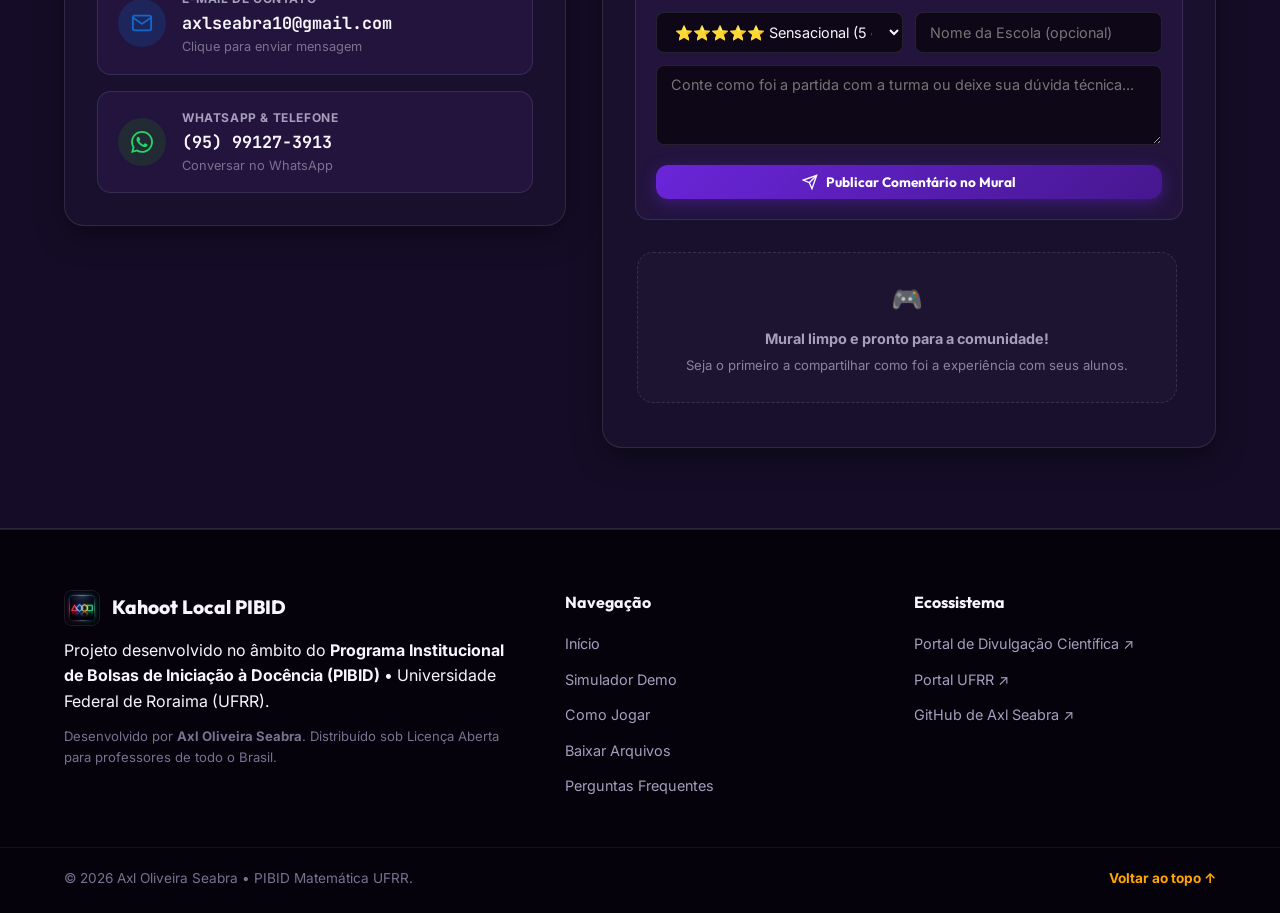
==== commit d4403d36: "Add files via upload" ====
--- a/index.html
+++ b/index.html
@@ -19,6 +19,10 @@
   <link rel="preconnect" href="https://fonts.gstatic.com" crossorigin>
   <link href="https://fonts.googleapis.com/css2?family=Inter:wght@300;400;500;600;700&family=JetBrains+Mono:wght@400;500;700&family=Outfit:wght@400;500;600;700;800;900&display=swap" rel="stylesheet">
 
+  <!-- Favicon -->
+  <link rel="icon" type="image/png" href="assets/kahoot_icon.png">
+  <link rel="apple-touch-icon" href="assets/kahoot_icon.png">
+
   <link rel="stylesheet" href="style.css?v=2.3">
 </head>
 <body>
@@ -39,13 +43,8 @@
   <!-- Cabeçalho Principal -->
   <header class="navbar" id="navbar">
     <div class="container nav-flex">
-      <a href="#inicio" class="brand">
-        <div class="brand-shapes">
-          <span class="shape s-red">▲</span>
-          <span class="shape s-blue">◆</span>
-          <span class="shape s-yellow">●</span>
-          <span class="shape s-green">■</span>
-        </div>
+      <a href="#inicio" class="brand" style="display: flex; align-items: center; gap: 12px; text-decoration: none;">
+        <img src="assets/kahoot_icon.png" alt="Kahoot Neon Shapes" class="brand-emblem" style="width: 44px; height: 44px; border-radius: 10px; object-fit: cover; flex-shrink: 0; box-shadow: 0 0 16px rgba(106, 37, 217, 0.45); border: 1px solid rgba(255, 255, 255, 0.15);">
         <div class="brand-title">
           <span class="main-name">Kahoot Local</span>
           <span class="sub-name">PIBID • UFRR</span>
@@ -568,9 +567,8 @@
   <footer class="footer-block">
     <div class="container footer-grid">
       <div class="footer-col-main">
-        <div class="footer-logo">
-          <span class="shape s-red">▲</span>
-          <span class="shape s-blue">◆</span>
+        <div class="footer-logo" style="display: flex; align-items: center; gap: 12px;">
+          <img src="assets/kahoot_icon.png" alt="Kahoot Neon Shapes" style="width: 36px; height: 36px; border-radius: 8px; object-fit: cover; border: 1px solid rgba(255, 255, 255, 0.1);">
           <span>Kahoot Local PIBID</span>
         </div>
         <p>Projeto desenvolvido no âmbito do <strong>Programa Institucional de Bolsas de Iniciação à Docência (PIBID)</strong> • Universidade Federal de Roraima (UFRR).</p>
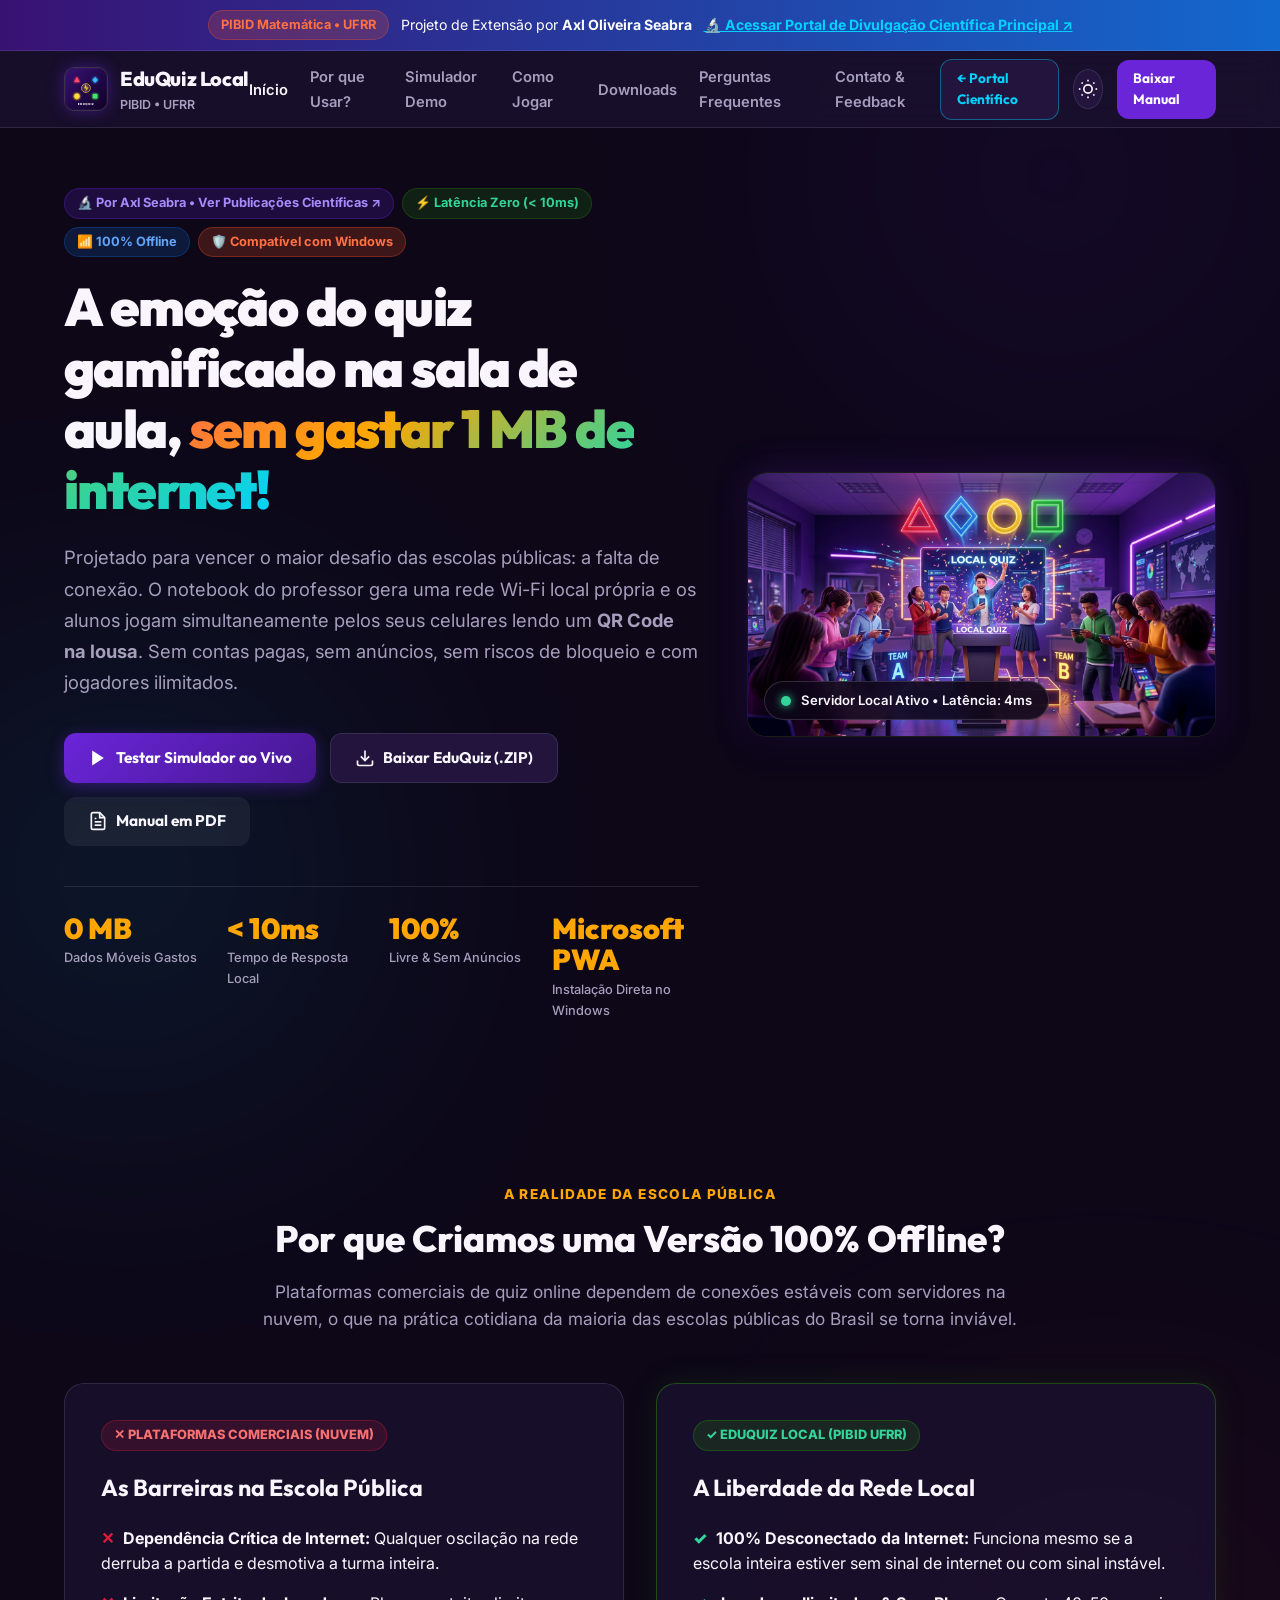
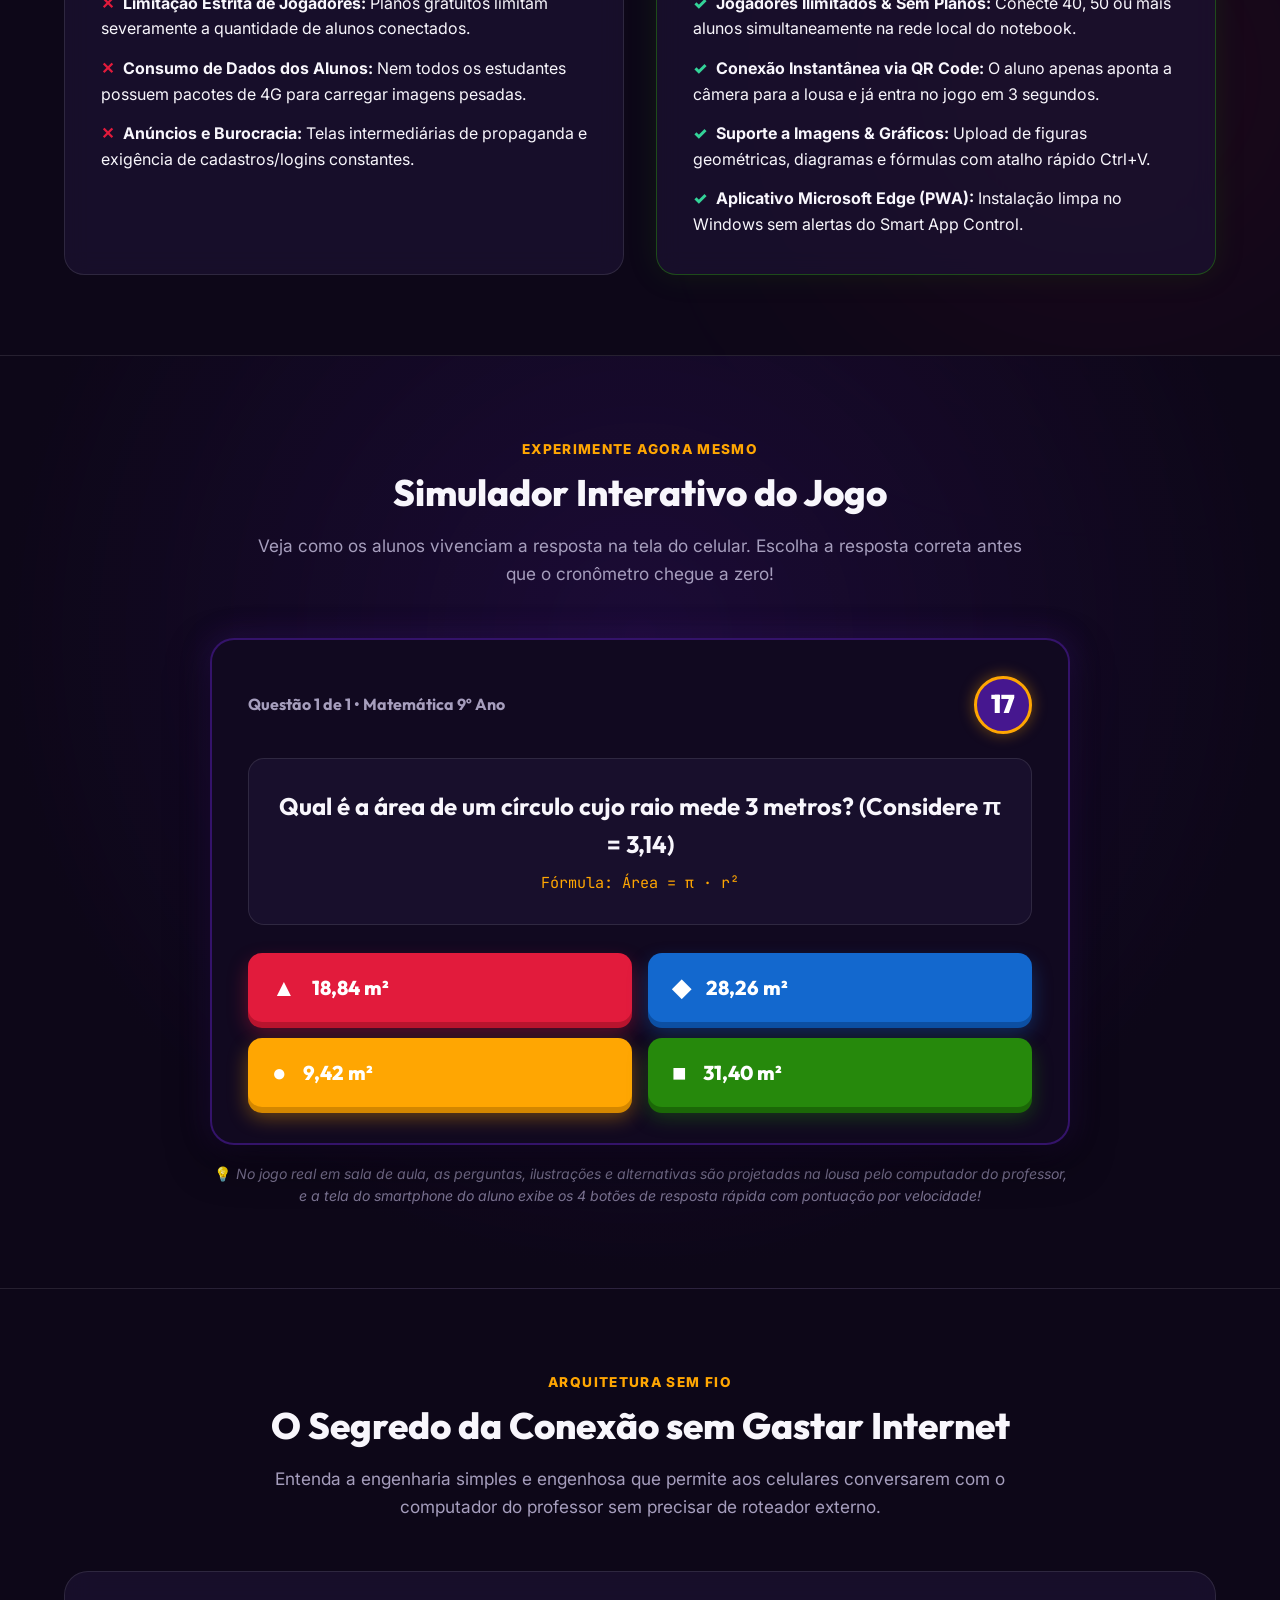
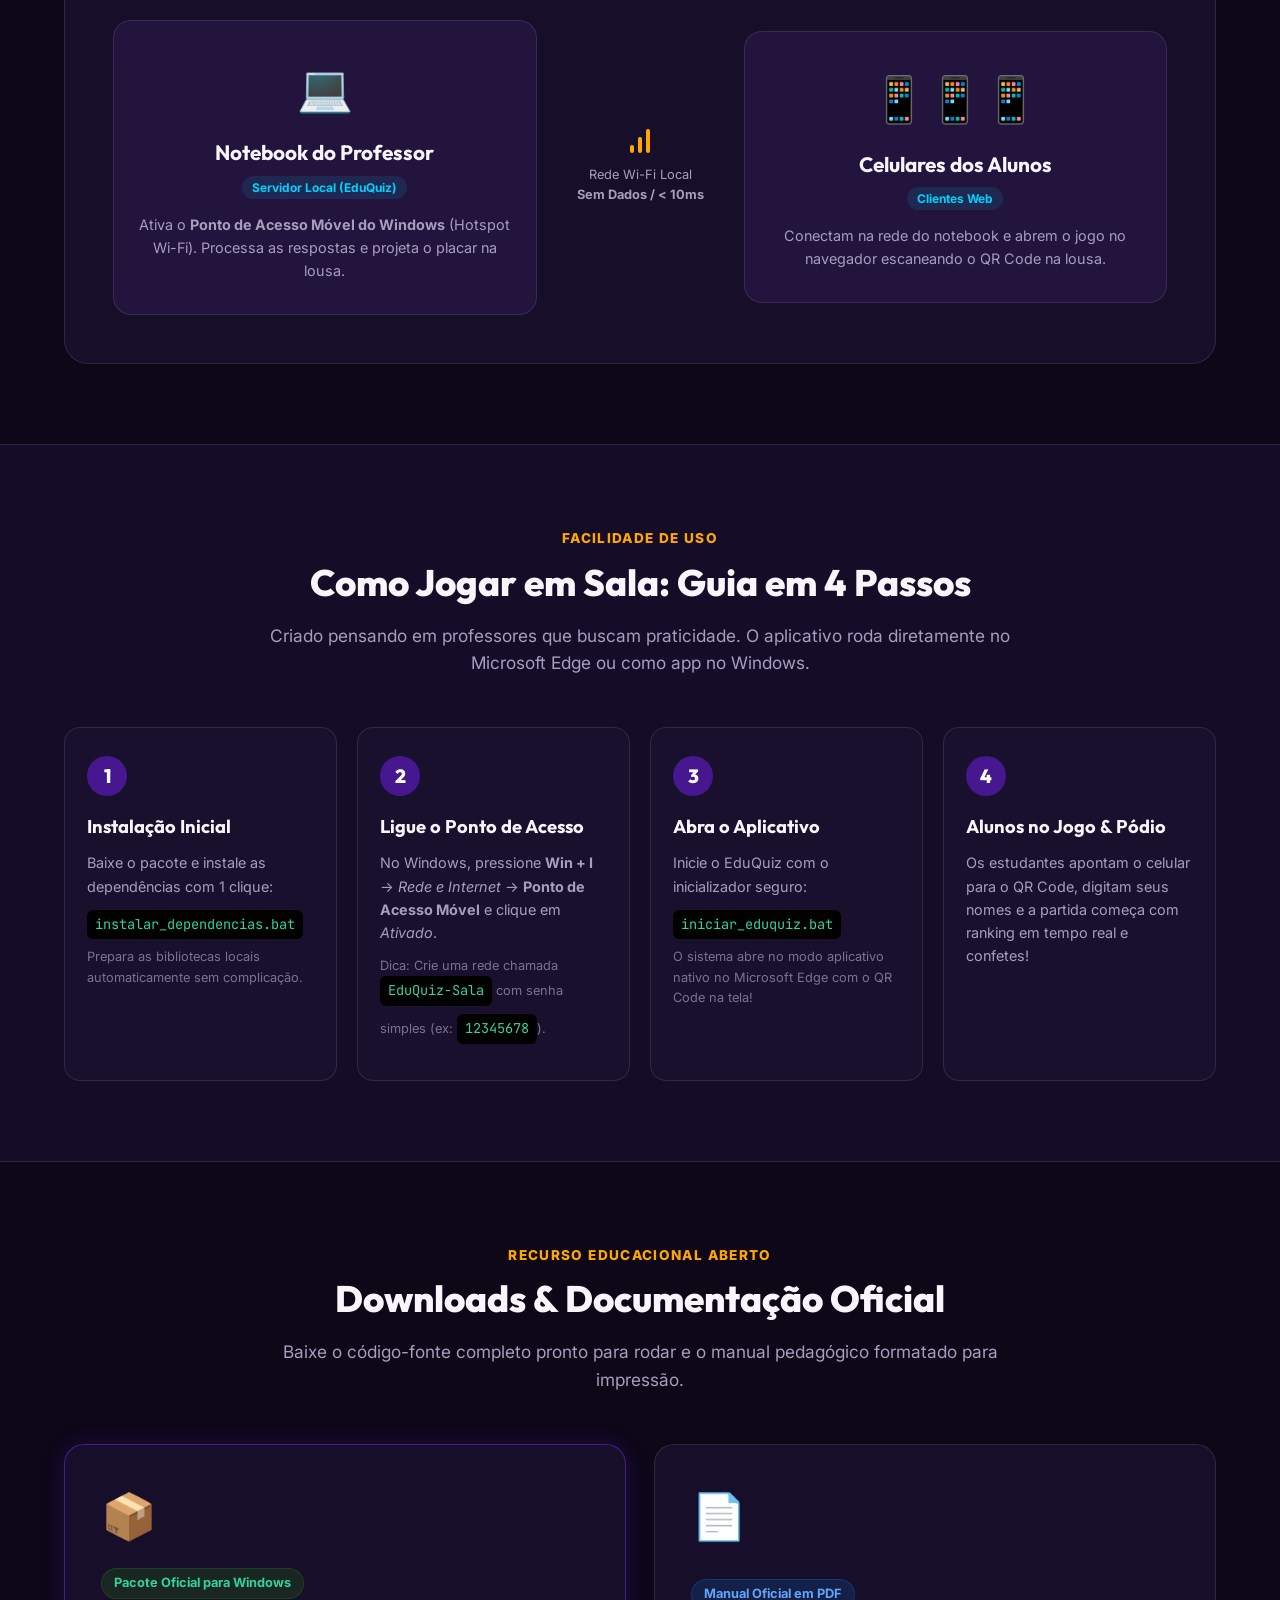
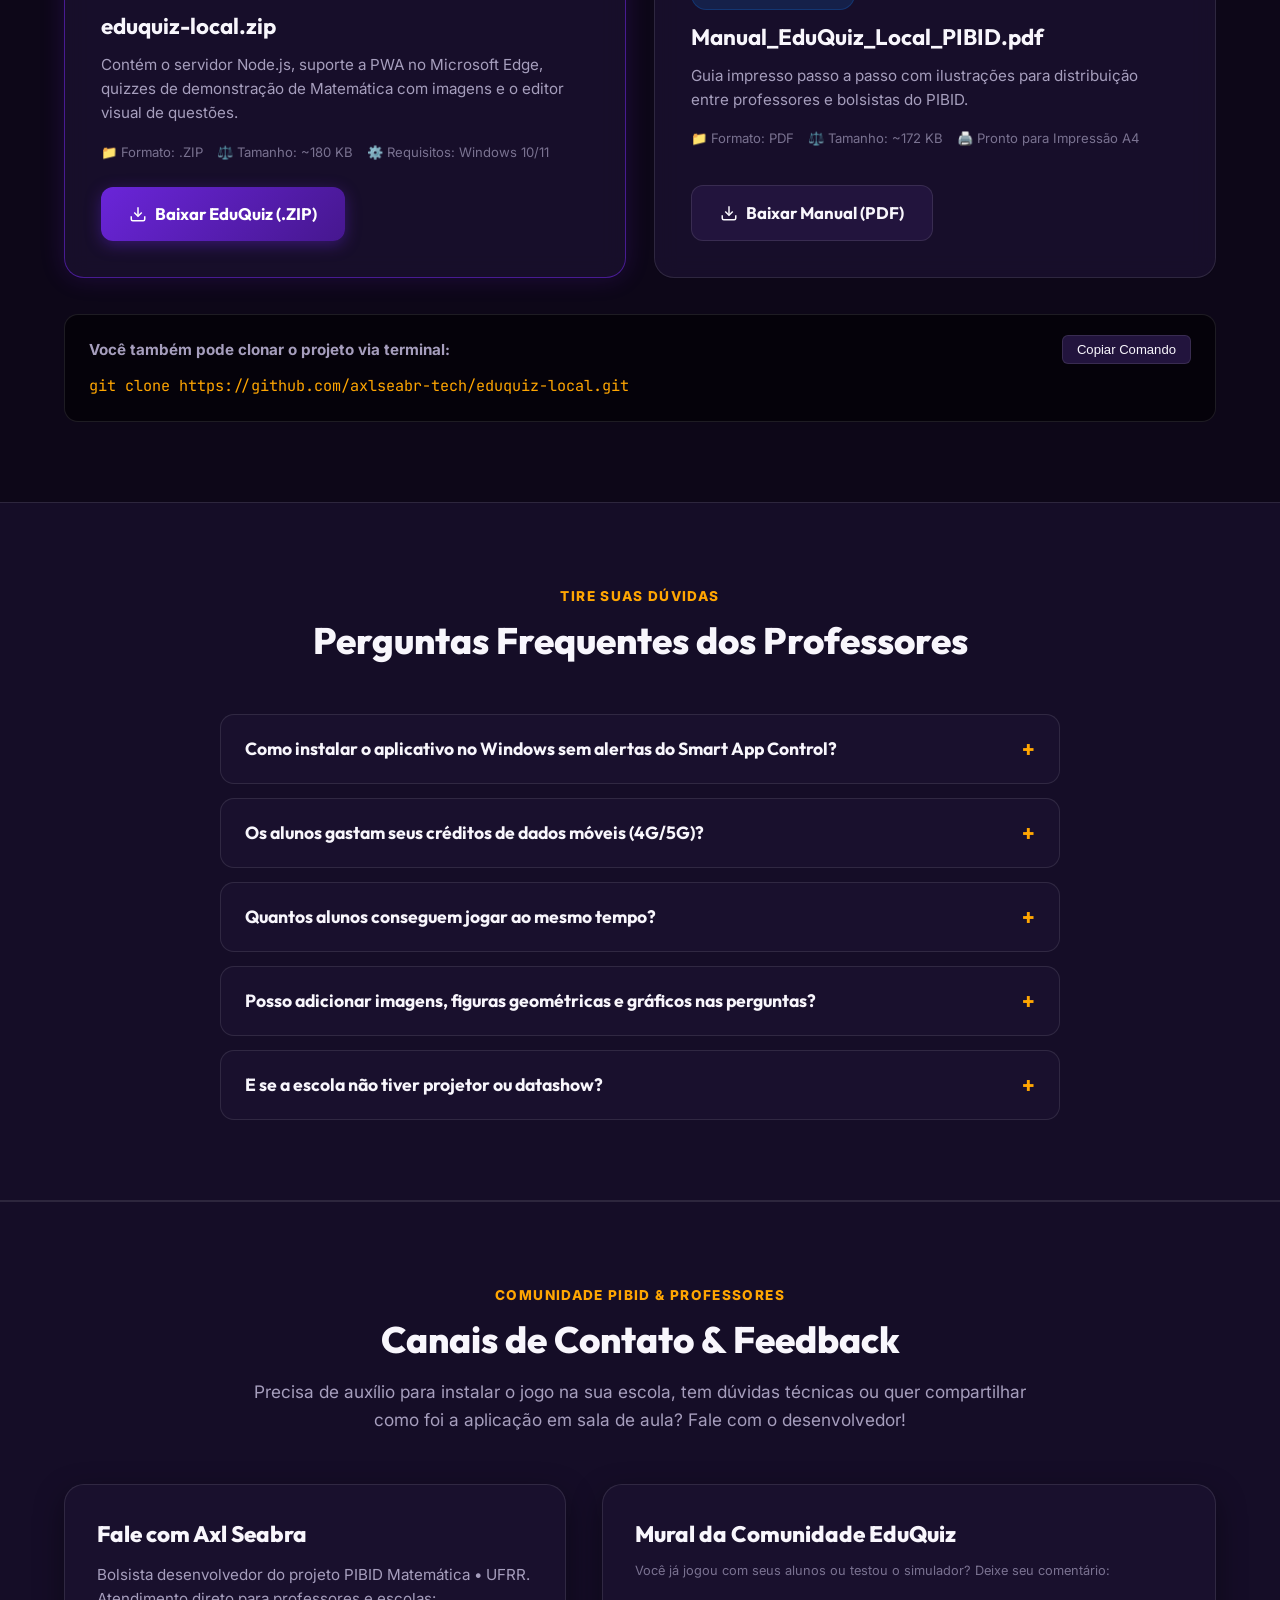
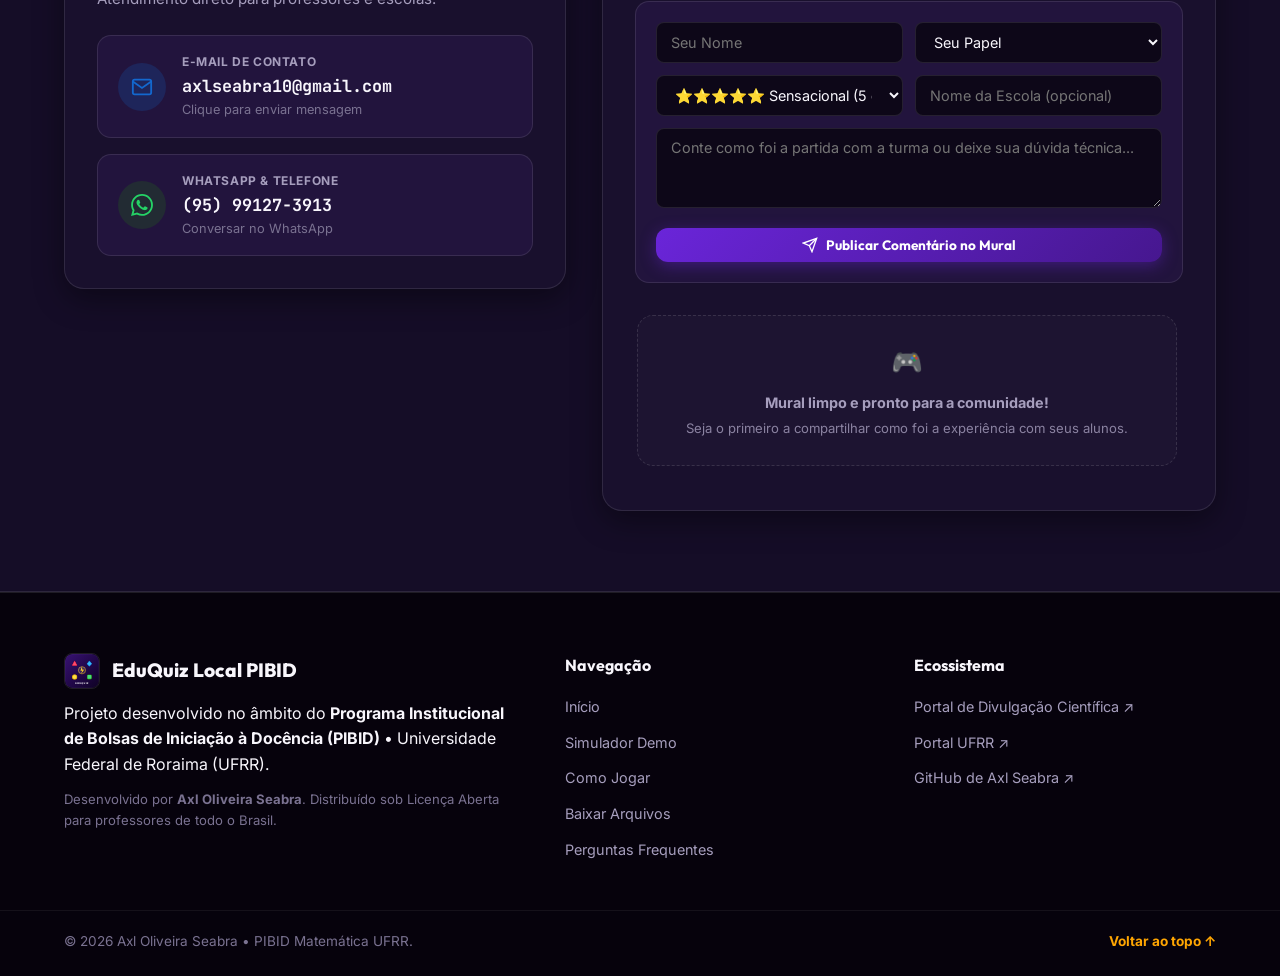
==== commit 91823d78: "Add files via upload" ====
--- a/index.html
+++ b/index.html
@@ -3,16 +3,16 @@
 <head>
   <meta charset="UTF-8">
   <meta name="viewport" content="width=device-width, initial-scale=1.0">
-  <title>Kahoot Local PIBID | Quiz Interativo 100% Offline para Escolas</title>
-  <meta name="description" content="Plataforma de Quiz estilo Kahoot 100% offline para escolas públicas. Sem internet, latência zero, ilimitado e gratuito. Projeto PIBID Matemática UFRR.">
+  <title>EduQuiz Local | Quiz Gamificado 100% Offline para Escolas</title>
+  <meta name="description" content="Plataforma de Quiz Interativo e Gamificado 100% offline para escolas públicas e professores. Sem internet, latência zero, ilimitado e gratuito. Projeto PIBID Matemática UFRR.">
   <meta name="author" content="Axl Oliveira Seabra">
-  <meta name="keywords" content="Kahoot, Quiz Offline, PIBID, UFRR, Matemática, Gamificação, Educação, Node.js, Socket.io">
+  <meta name="keywords" content="EduQuiz, Quiz Offline, PIBID, UFRR, Matemática, Gamificação, Educação, Node.js, Socket.io, PWA, Microsoft Edge">
 
   <!-- Open Graph -->
-  <meta property="og:title" content="Kahoot Local PIBID | A Emoção do Quiz Sem Precisar de Internet">
+  <meta property="og:title" content="EduQuiz Local | A Emoção do Quiz Gamificado Sem Precisar de Internet">
   <meta property="og:description" content="Transforme o notebook do professor em um servidor local via Wi-Fi Hotspot. Alunos jogam pelo celular com latência zero e sem gastar dados.">
   <meta property="og:type" content="website">
-  <meta property="og:image" content="assets/kahoot_hero.jpg">
+  <meta property="og:image" content="assets/eduquiz_hero.jpg">
 
   <!-- Fontes Google: Outfit (Títulos) + Inter (Texto) + JetBrains Mono (Código) -->
   <link rel="preconnect" href="https://fonts.googleapis.com">
@@ -20,10 +20,10 @@
   <link href="https://fonts.googleapis.com/css2?family=Inter:wght@300;400;500;600;700&family=JetBrains+Mono:wght@400;500;700&family=Outfit:wght@400;500;600;700;800;900&display=swap" rel="stylesheet">
 
   <!-- Favicon -->
-  <link rel="icon" type="image/png" href="assets/kahoot_icon.png">
-  <link rel="apple-touch-icon" href="assets/kahoot_icon.png">
-
-  <link rel="stylesheet" href="style.css?v=2.3">
+  <link rel="icon" type="image/svg+xml" href="assets/eduquiz_icon.svg">
+  <link rel="apple-touch-icon" href="assets/eduquiz_icon.svg">
+
+  <link rel="stylesheet" href="style.css?v=3.0">
 </head>
 <body>
   <!-- Efeitos de Brilho de Fundo Gamificados -->
@@ -44,9 +44,9 @@
   <header class="navbar" id="navbar">
     <div class="container nav-flex">
       <a href="#inicio" class="brand" style="display: flex; align-items: center; gap: 12px; text-decoration: none;">
-        <img src="assets/kahoot_icon.png" alt="Kahoot Neon Shapes" class="brand-emblem" style="width: 44px; height: 44px; border-radius: 10px; object-fit: cover; flex-shrink: 0; box-shadow: 0 0 16px rgba(106, 37, 217, 0.45); border: 1px solid rgba(255, 255, 255, 0.15);">
+        <img src="assets/eduquiz_icon.svg" alt="EduQuiz Logo" class="brand-emblem" style="width: 44px; height: 44px; border-radius: 10px; object-fit: cover; flex-shrink: 0; box-shadow: 0 0 16px rgba(106, 37, 217, 0.45); border: 1px solid rgba(255, 255, 255, 0.15);">
         <div class="brand-title">
-          <span class="main-name">Kahoot Local</span>
+          <span class="main-name">EduQuiz Local</span>
           <span class="sub-name">PIBID • UFRR</span>
         </div>
       </a>
@@ -93,14 +93,15 @@
             </a>
             <span class="pill pill-green">⚡ Latência Zero (&lt; 10ms)</span>
             <span class="pill pill-blue">📶 100% Offline</span>
+            <span class="pill pill-orange">🛡️ Compatível com Windows</span>
           </div>
 
           <h1 class="hero-heading">
-            A emoção do Kahoot na sala de aula, <span class="vivid-gradient">sem gastar 1 MB de internet!</span>
+            A emoção do quiz gamificado na sala de aula, <span class="vivid-gradient">sem gastar 1 MB de internet!</span>
           </h1>
 
           <p class="hero-lead">
-            Projetado para vencer o maior desafio das escolas públicas: a falta de conexão. O notebook do professor gera uma rede Wi-Fi local própria e os alunos jogam simultaneamente pelos seus celulares lendo um <strong>QR Code na lousa</strong>. Sem contas pagas, sem anúncios e com jogadores ilimitados.
+            Projetado para vencer o maior desafio das escolas públicas: a falta de conexão. O notebook do professor gera uma rede Wi-Fi local própria e os alunos jogam simultaneamente pelos seus celulares lendo um <strong>QR Code na lousa</strong>. Sem contas pagas, sem anúncios, sem riscos de bloqueio e com jogadores ilimitados.
           </p>
 
           <div class="hero-actions">
@@ -108,11 +109,11 @@
               <svg width="20" height="20" viewBox="0 0 24 24" fill="currentColor"><polygon points="5 3 19 12 5 21 5 3"></polygon></svg>
               Testar Simulador ao Vivo
             </a>
-            <a href="docs/kahoot-local-pibid.zip" class="btn btn-secondary" download>
+            <a href="docs/eduquiz-local.zip" class="btn btn-secondary" download>
               <svg width="20" height="20" viewBox="0 0 24 24" fill="none" stroke="currentColor" stroke-width="2"><path d="M21 15v4a2 2 0 0 1-2 2H5a2 2 0 0 1-2-2v-4"></path><polyline points="7 10 12 15 17 10"></polyline><line x1="12" y1="15" x2="12" y2="3"></line></svg>
-              Baixar Projeto (.ZIP)
+              Baixar EduQuiz (.ZIP)
             </a>
-            <a href="docs/Manual_Kahoot_Local_PIBID.pdf" class="btn btn-ghost" download>
+            <a href="docs/Manual_EduQuiz_Local_PIBID.pdf" class="btn btn-ghost" download>
               <svg width="20" height="20" viewBox="0 0 24 24" fill="none" stroke="currentColor" stroke-width="2"><path d="M14 2H6a2 2 0 0 0-2 2v16a2 2 0 0 0 2 2h12a2 2 0 0 0 2-2V8z"></path><polyline points="14 2 14 8 20 8"></polyline><line x1="16" y1="13" x2="8" y2="13"></line><line x1="16" y1="17" x2="8" y2="17"></line><polyline points="10 9 9 9 8 9"></polyline></svg>
               Manual em PDF
             </a>
@@ -133,15 +134,15 @@
               <span class="m-lbl">Livre & Sem Anúncios</span>
             </div>
             <div class="metric-box">
-              <span class="m-val">1 Clique</span>
-              <span class="m-lbl">Para Iniciar no Windows</span>
+              <span class="m-val">Microsoft PWA</span>
+              <span class="m-lbl">Instalação Direta no Windows</span>
             </div>
           </div>
         </div>
 
         <div class="hero-media-col">
           <div class="media-frame">
-            <img src="assets/kahoot_hero.jpg" alt="Alunos jogando Kahoot Local em sala de aula" class="hero-cover">
+            <img src="assets/eduquiz_hero.jpg" alt="Alunos jogando EduQuiz Local em sala de aula" class="hero-cover">
             <div class="media-overlay-badge">
               <div class="pulse-indicator"></div>
               <span>Servidor Local Ativo • Latência: 4ms</span>
@@ -151,21 +152,21 @@
       </div>
     </section>
 
-    <!-- Seção: Por que o Kahoot Local? -->
+    <!-- Seção: Por que o EduQuiz Local? -->
     <section class="section-area" id="por-que">
       <div class="container">
         <div class="title-center">
           <span class="kicker">A Realidade da Escola Pública</span>
           <h2 class="title-lg">Por que Criamos uma Versão 100% Offline?</h2>
           <p class="desc-text">
-            O Kahoot original é uma excelente ferramenta pedagógica, mas na prática cotidiana da maioria das escolas públicas do Brasil ele se torna inviável.
+            Plataformas comerciais de quiz online dependem de conexões estáveis com servidores na nuvem, o que na prática cotidiana da maioria das escolas públicas do Brasil se torna inviável.
           </p>
         </div>
 
         <div class="comparison-grid">
-          <!-- Coluna 1: Kahoot Comercial -->
+          <!-- Coluna 1: Plataformas Comerciais -->
           <div class="comp-card card-commercial">
-            <div class="comp-badge bad">✕ Kahoot! Comercial (Nuvem)</div>
+            <div class="comp-badge bad">✕ Plataformas Comerciais (Nuvem)</div>
             <h3>As Barreiras na Escola Pública</h3>
             <ul class="comp-list list-bad">
               <li><strong>Dependência Crítica de Internet:</strong> Qualquer oscilação na rede derruba a partida e desmotiva a turma inteira.</li>
@@ -175,16 +176,16 @@
             </ul>
           </div>
 
-          <!-- Coluna 2: Kahoot Local PIBID -->
+          <!-- Coluna 2: EduQuiz Local PIBID -->
           <div class="comp-card card-local">
-            <div class="comp-badge good">✓ Kahoot Local PIBID (Offline)</div>
+            <div class="comp-badge good">✓ EduQuiz Local (PIBID UFRR)</div>
             <h3>A Liberdade da Rede Local</h3>
             <ul class="comp-list list-good">
-              <li><strong>100% Desconectado da Internet:</strong> Funciona mesmo se a escola inteira estiver sem sinal de internet ou luz de rede externa.</li>
+              <li><strong>100% Desconectado da Internet:</strong> Funciona mesmo se a escola inteira estiver sem sinal de internet ou com sinal instável.</li>
               <li><strong>Jogadores Ilimitados & Sem Planos:</strong> Conecte 40, 50 ou mais alunos simultaneamente na rede local do notebook.</li>
-              <li><strong>Conexão Instantânea via QR Code:</strong> O aluno apenas aponta a câmera para a lousa e já está no jogo em 3 segundos.</li>
-              <li><strong>Sons Nativos Sintetizados:</strong> Áudio interativo criado em código puro (Web Audio API) sem baixar nenhum arquivo externo.</li>
-              <li><strong>Editor de Quizzes Integrado:</strong> Crie seus próprios questionários para qualquer matéria pelo próprio navegador.</li>
+              <li><strong>Conexão Instantânea via QR Code:</strong> O aluno apenas aponta a câmera para a lousa e já entra no jogo em 3 segundos.</li>
+              <li><strong>Suporte a Imagens & Gráficos:</strong> Upload de figuras geométricas, diagramas e fórmulas com atalho rápido Ctrl+V.</li>
+              <li><strong>Aplicativo Microsoft Edge (PWA):</strong> Instalação limpa no Windows sem alertas do Smart App Control.</li>
             </ul>
           </div>
         </div>
@@ -215,7 +216,7 @@
               <div class="demo-formula">Fórmula: Área = π · r²</div>
             </div>
 
-            <!-- Botões das 4 Respostas estilo Kahoot -->
+            <!-- Botões das 4 Respostas Gamificadas -->
             <div class="demo-answers-grid" id="demo-options">
               <button class="answer-btn ans-red" data-correct="false" data-letter="A">
                 <span class="btn-shape">▲</span>
@@ -248,7 +249,7 @@
           </div>
 
           <div class="demo-instructions-note">
-            <p>💡 <em>No jogo real em sala de aula, as perguntas e alternativas são projetadas na lousa pelo notebook, e a tela do smartphone do aluno exibe os 4 botões coloridos de resposta rápida com pontuação por velocidade!</em></p>
+            <p>💡 <em>No jogo real em sala de aula, as perguntas, ilustrações e alternativas são projetadas na lousa pelo computador do professor, e a tela do smartphone do aluno exibe os 4 botões de resposta rápida com pontuação por velocidade!</em></p>
           </div>
         </div>
       </div>
@@ -270,7 +271,7 @@
             <div class="diagram-node node-server">
               <div class="node-icon">💻</div>
               <h4>Notebook do Professor</h4>
-              <span class="badge-role">Servidor Local (Node.js)</span>
+              <span class="badge-role">Servidor Local (EduQuiz)</span>
               <p>Ativa o <strong>Ponto de Acesso Móvel do Windows</strong> (Hotspot Wi-Fi). Processa as respostas e projeta o placar na lousa.</p>
             </div>
 
@@ -299,41 +300,38 @@
           <span class="kicker">Facilidade de Uso</span>
           <h2 class="title-lg">Como Jogar em Sala: Guia em 4 Passos</h2>
           <p class="desc-text">
-            Criado pensando em professores que não têm tempo para configurações complexas. Tudo funciona com arquivos de 1 clique.
+            Criado pensando em professores que buscam praticidade. O aplicativo roda diretamente no Microsoft Edge ou como app no Windows.
           </p>
         </div>
 
         <div class="steps-flow-grid">
           <div class="flow-card">
             <div class="step-num">1</div>
-            <h4>Instalação Inicial (1 Vez)</h4>
-            <p>Baixe a pasta do jogo e dê dois cliques no arquivo:</p>
+            <h4>Instalação Inicial</h4>
+            <p>Baixe o pacote e instale as dependências com 1 clique:</p>
             <code>instalar_dependencias.bat</code>
-            <p class="step-sub">Ele baixa as bibliotecas necessárias de forma 100% automática.</p>
+            <p class="step-sub">Prepara as bibliotecas locais automaticamente sem complicação.</p>
           </div>
 
           <div class="flow-card">
             <div class="step-num">2</div>
             <h4>Ligue o Ponto de Acesso</h4>
             <p>No Windows, pressione <strong>Win + I</strong> &rarr; <em>Rede e Internet</em> &rarr; <strong>Ponto de Acesso Móvel</strong> e clique em <em>Ativado</em>.</p>
-            <p class="step-sub">Dica: Crie uma rede chamada <code>Quiz-Matematica</code> com senha fácil (ex: <code>12345678</code>).</p>
+            <p class="step-sub">Dica: Crie uma rede chamada <code>EduQuiz-Sala</code> com senha simples (ex: <code>12345678</code>).</p>
           </div>
 
           <div class="flow-card">
             <div class="step-num">3</div>
-            <h4>Inicie a Partida</h4>
-            <p>Dê dois cliques no arquivo:</p>
-            <code>iniciar_quiz.bat</code>
-            <p class="step-sub">O servidor liga e o navegador abre na hora com o <strong>QR Code</strong> gigante para projetar!</p>
-            <div style="margin-top: 10px; padding: 8px 10px; background: rgba(255, 166, 2, 0.1); border-left: 3px solid #ffa602; border-radius: 4px; font-size: 0.76rem; color: var(--text-muted);">
-              <strong>⚠️ Aviso do Windows:</strong> Se o sistema bloquear a execução, clique com o botão direito no arquivo &rarr; <em>Propriedades</em> &rarr; marque a caixa <strong>[✓] Desbloquear</strong> e clique em <em>OK</em>.
-            </div>
+            <h4>Abra o Aplicativo</h4>
+            <p>Inicie o EduQuiz com o inicializador seguro:</p>
+            <code>iniciar_eduquiz.bat</code>
+            <p class="step-sub">O sistema abre no modo aplicativo nativo no Microsoft Edge com o QR Code na tela!</p>
           </div>
 
           <div class="flow-card">
             <div class="step-num">4</div>
             <h4>Alunos no Jogo & Pódio</h4>
-            <p>Os estudantes apontam o celular para o QR Code, digitam seus nomes e a partida começa com ranking ao vivo e confetes!</p>
+            <p>Os estudantes apontam o celular para o QR Code, digitam seus nomes e a partida começa com ranking em tempo real e confetes!</p>
           </div>
         </div>
       </div>
@@ -355,19 +353,19 @@
           <div class="down-card highlight-down">
             <div class="down-icon-box">📦</div>
             <div class="down-body">
-              <span class="pill pill-green">Pacote Pronto para Windows</span>
-              <h3>kahoot-local-pibid.zip</h3>
-              <p>Contém o servidor Node.js, scripts executáveis (.bat), quizzes de demonstração de Matemática e o editor integrado.</p>
+              <span class="pill pill-green">Pacote Oficial para Windows</span>
+              <h3>eduquiz-local.zip</h3>
+              <p>Contém o servidor Node.js, suporte a PWA no Microsoft Edge, quizzes de demonstração de Matemática com imagens e o editor visual de questões.</p>
               <div class="down-meta">
                 <span>📁 Formato: .ZIP</span>
-                <span>⚖️ Tamanho: ~175 KB</span>
+                <span>⚖️ Tamanho: ~180 KB</span>
                 <span>⚙️ Requisitos: Windows 10/11</span>
               </div>
             </div>
             <div class="down-action">
-              <a href="docs/kahoot-local-pibid.zip" class="btn btn-primary btn-lg" download="kahoot-local-pibid.zip">
+              <a href="docs/eduquiz-local.zip" class="btn btn-primary btn-lg" download="eduquiz-local.zip">
                 <svg width="18" height="18" viewBox="0 0 24 24" fill="none" stroke="currentColor" stroke-width="2"><path d="M21 15v4a2 2 0 0 1-2 2H5a2 2 0 0 1-2-2v-4"></path><polyline points="7 10 12 15 17 10"></polyline><line x1="12" y1="15" x2="12" y2="3"></line></svg>
-                Baixar Projeto (.ZIP)
+                Baixar EduQuiz (.ZIP)
               </a>
             </div>
           </div>
@@ -377,7 +375,7 @@
             <div class="down-icon-box">📄</div>
             <div class="down-body">
               <span class="pill pill-blue">Manual Oficial em PDF</span>
-              <h3>Manual_Kahoot_Local_PIBID.pdf</h3>
+              <h3>Manual_EduQuiz_Local_PIBID.pdf</h3>
               <p>Guia impresso passo a passo com ilustrações para distribuição entre professores e bolsistas do PIBID.</p>
               <div class="down-meta">
                 <span>📁 Formato: PDF</span>
@@ -386,7 +384,7 @@
               </div>
             </div>
             <div class="down-action">
-              <a href="docs/Manual_Kahoot_Local_PIBID.pdf" class="btn btn-secondary btn-lg" download="Manual_Kahoot_Local_PIBID.pdf">
+              <a href="docs/Manual_EduQuiz_Local_PIBID.pdf" class="btn btn-secondary btn-lg" download="Manual_EduQuiz_Local_PIBID.pdf">
                 <svg width="18" height="18" viewBox="0 0 24 24" fill="none" stroke="currentColor" stroke-width="2"><path d="M21 15v4a2 2 0 0 1-2 2H5a2 2 0 0 1-2-2v-4"></path><polyline points="7 10 12 15 17 10"></polyline><line x1="12" y1="15" x2="12" y2="3"></line></svg>
                 Baixar Manual (PDF)
               </a>
@@ -400,7 +398,7 @@
             <h4>Você também pode clonar o projeto via terminal:</h4>
             <button class="btn-copy-code" id="btn-copy-git">Copiar Comando</button>
           </div>
-          <pre><code id="git-clone-code">git clone https://github.com/axlseabr-tech/kahoot-local-pibid.git</code></pre>
+          <pre><code id="git-clone-code">git clone https://github.com/axlseabr-tech/eduquiz-local.git</code></pre>
         </div>
       </div>
     </section>
@@ -414,6 +412,16 @@
         </div>
 
         <div class="faq-accordion">
+          <div class="faq-item">
+            <button class="faq-question">
+              <span>Como instalar o aplicativo no Windows sem alertas do Smart App Control?</span>
+              <span class="faq-chevron">+</span>
+            </button>
+            <div class="faq-answer">
+              <p>O <strong>EduQuiz Local</strong> foi projetado seguindo os padrões oficiais da Microsoft para <strong>Progressive Web Apps (PWA)</strong>. Basta abrir a tela do Host no <strong>Microsoft Edge</strong> e clicar no botão <em>"Instalar Aplicativo no Windows"</em>. Ele cria automaticamente um ícone seguro no Menu Iniciar e na Área de Trabalho que roda em janela dedicada sem acionar nenhum bloqueio do Smart App Control.</p>
+            </div>
+          </div>
+
           <div class="faq-item">
             <button class="faq-question">
               <span>Os alunos gastam seus créditos de dados móveis (4G/5G)?</span>
@@ -436,23 +444,11 @@
 
           <div class="faq-item">
             <button class="faq-question">
-              <span>Posso usar para outras disciplinas além de Matemática?</span>
+              <span>Posso adicionar imagens, figuras geométricas e gráficos nas perguntas?</span>
               <span class="faq-chevron">+</span>
             </button>
             <div class="faq-answer">
-              <p><strong>Sim!</strong> O jogo possui um <strong>Editor Visual de Quizzes</strong> embutido. Você pode criar questionários de Física, História, Geografia, Biologia, Língua Portuguesa ou qualquer outro tema com alternativas personalizadas e tempos ajustáveis de 10 a 60 segundos.</p>
-            </div>
-          </div>
-
-          <div class="faq-item">
-            <button class="faq-question">
-              <span>O Windows exibiu "Bloqueio Inteligente" ou SmartScreen. Como liberar?</span>
-              <span class="faq-chevron">+</span>
-            </button>
-            <div class="faq-answer">
-              <p><strong>É 100% seguro!</strong> O Windows SmartScreen exibe esse aviso preventivo padrão para qualquer script executável (.bat) baixado da internet que não possui uma assinatura digital comercial da Microsoft.</p>
-              <p style="margin-top: 8px;"><strong>Como desbloquear:</strong></p>
-              <p style="margin-top: 4px;">Clique com o <strong>botão direito</strong> do mouse no arquivo <code>iniciar_quiz.bat</code> (ou <code>instalar_dependencias.bat</code>) &rarr; selecione <strong>Propriedades</strong> &rarr; na aba <em>Geral</em>, marque a caixinha <strong>[✓] Desbloquear</strong> (Unblock) no rodapé e clique em <strong>OK</strong>. Pronto, o arquivo estará liberado permanentemente!</p>
+              <p><strong>Sim!</strong> O EduQuiz Local possui suporte nativo a imagens. Você pode selecionar arquivos do computador, arrastar e soltar (Drag & Drop) ou até mesmo pressionar <strong>Ctrl + V</strong> para colar capturas de tela e recortes de livros diretamente no Criador de Quizzes.</p>
             </div>
           </div>
 
@@ -502,7 +498,7 @@
               </a>
 
               <!-- WhatsApp -->
-              <a href="https://wa.me/5595991273913?text=Ol%C3%A1%20Axl,%20vim%20pelo%20site%20do%20Kahoot%20Local%20PIBID!" target="_blank" rel="noopener" class="contact-pill-card">
+              <a href="https://wa.me/5595991273913?text=Ol%C3%A1%20Axl,%20vim%20pelo%20portal%20do%20EduQuiz%20Local%20PIBID!" target="_blank" rel="noopener" class="contact-pill-card">
                 <div class="contact-icon-circle icon-whatsapp">
                   <svg width="22" height="22" viewBox="0 0 24 24" fill="currentColor"><path d="M.057 24l1.687-6.163c-1.041-1.804-1.588-3.849-1.587-5.946.003-6.556 5.338-11.891 11.893-11.891 3.181.001 6.167 1.24 8.413 3.488 2.245 2.248 3.481 5.236 3.48 8.414-.003 6.557-5.338 11.892-11.893 11.892-1.99-.001-3.951-.5-5.688-1.448l-6.305 1.654zm6.597-3.807c1.676.995 3.276 1.591 5.392 1.592 5.448 0 9.886-4.434 9.889-9.885.002-5.462-4.415-9.89-9.881-9.892-5.452 0-9.887 4.434-9.889 9.884-.001 2.225.651 3.891 1.746 5.634l-.999 3.648 3.742-.981zm11.387-5.464c-.074-.124-.272-.198-.57-.347-.297-.149-1.758-.868-2.031-.967-.272-.099-.47-.149-.669.149-.198.297-.768.967-.941 1.165-.173.198-.347.223-.644.074-.297-.149-1.255-.462-2.39-1.475-.883-.788-1.48-1.761-1.653-2.059-.173-.297-.018-.458.13-.606.134-.133.297-.347.446-.521.151-.172.2-.296.3-.495.099-.198.05-.372-.025-.521-.075-.148-.669-1.611-.916-2.206-.242-.579-.487-.501-.669-.51l-.57-.01c-.198 0-.52.074-.792.372s-1.04 1.016-1.04 2.479 1.065 2.876 1.213 3.074c.149.198 2.095 3.2 5.076 4.487.709.306 1.263.489 1.694.626.712.226 1.36.194 1.872.118.571-.085 1.758-.719 2.006-1.413.248-.695.248-1.29.173-1.414z"/></svg>
                 </div>
@@ -517,11 +513,11 @@
 
           <!-- Coluna 2: Mural de Comentários & Depoimentos -->
           <div class="comments-panel-box">
-            <h3>Mural de Comentários do Kahoot</h3>
+            <h3>Mural da Comunidade EduQuiz</h3>
             <p class="contact-subtext" style="margin-bottom: 14px;">Você já jogou com seus alunos ou testou o simulador? Deixe seu comentário:</p>
 
             <!-- Formulário de Comentário -->
-            <form id="kahoot-comment-form" class="comment-form-container">
+            <form id="eduquiz-comment-form" class="comment-form-container">
               <div class="comment-form-grid">
                 <input type="text" id="k-comment-name" class="input-field" placeholder="Seu Nome" required>
                 <select id="k-comment-role" class="select-field" required>
@@ -553,8 +549,8 @@
               </button>
             </form>
 
-            <!-- Feed de Comentários do Kahoot -->
-            <div class="comments-feed" id="kahoot-comments-feed">
+            <!-- Feed de Comentários do EduQuiz -->
+            <div class="comments-feed" id="eduquiz-comments-feed">
               <!-- Preenchido via JS -->
             </div>
           </div>
@@ -568,8 +564,8 @@
     <div class="container footer-grid">
       <div class="footer-col-main">
         <div class="footer-logo" style="display: flex; align-items: center; gap: 12px;">
-          <img src="assets/kahoot_icon.png" alt="Kahoot Neon Shapes" style="width: 36px; height: 36px; border-radius: 8px; object-fit: cover; border: 1px solid rgba(255, 255, 255, 0.1);">
-          <span>Kahoot Local PIBID</span>
+          <img src="assets/eduquiz_icon.svg" alt="EduQuiz Logo" style="width: 36px; height: 36px; border-radius: 8px; object-fit: cover; border: 1px solid rgba(255, 255, 255, 0.1);">
+          <span>EduQuiz Local PIBID</span>
         </div>
         <p>Projeto desenvolvido no âmbito do <strong>Programa Institucional de Bolsas de Iniciação à Docência (PIBID)</strong> • Universidade Federal de Roraima (UFRR).</p>
         <p class="license-tag">Desenvolvido por <strong>Axl Oliveira Seabra</strong>. Distribuído sob Licença Aberta para professores de todo o Brasil.</p>
@@ -607,6 +603,6 @@
   <!-- Toast Notificação -->
   <div class="toast" id="toast">Comando copiado com sucesso!</div>
 
-  <script src="script.js?v=2.3"></script>
+  <script src="script.js?v=3.0"></script>
 </body>
 </html>
--- a/style.css
+++ b/style.css
@@ -1,10 +1,11 @@
 /* ==========================================================================
-   KAHOOT LOCAL PIBID - SHOWCASE & PORTAL EDUCACIONAL
-   Design System: Paleta Gamificada Vibrante, Efeitos 3D de Botão, Dark/Light Mode
+   EDUQUIZ LOCAL PIBID - SHOWCASE & PORTAL EDUCACIONAL
+   Design Gamificado, Vidro Neon 3D, Alta Performance e Acessibilidade
+   Autor: Axl Oliveira Seabra (PIBID Matemática • UFRR)
    ========================================================================== */
 
 :root {
-  /* Cores Gamificadas Icônicas do Kahoot */
+  /* Cores Gamificadas Icônicas do EduQuiz */
   --k-red: #e21b3c;
   --k-red-dark: #b8142e;
   --k-blue: #1368ce;
@@ -503,7 +504,7 @@
 }
 
 /* ==========================================================================
-   COMPARATIVO (POR QUE O KAHOOT LOCAL?)
+   COMPARATIVO (POR QUE O EDUQUIZ LOCAL?)
    ========================================================================== */
 
 .comparison-grid {
@@ -645,7 +646,7 @@
   gap: 16px;
 }
 
-/* Botões 3D estilo Kahoot com sensação física de clique */
+/* Botões 3D estilo EduQuiz com sensação física de clique */
 .answer-btn {
   display: flex;
   align-items: center;
@@ -1261,7 +1262,7 @@
   margin-bottom: 12px;
 }
 
-/* ── FEED DE COMENTÁRIOS DO KAHOOT (CAIXAS SEPARADAS) ── */
+/* ── FEED DE COMENTÁRIOS DO EDUQUIZ (CAIXAS SEPARADAS) ── */
 .comments-feed {
   display: flex;
   flex-direction: column;
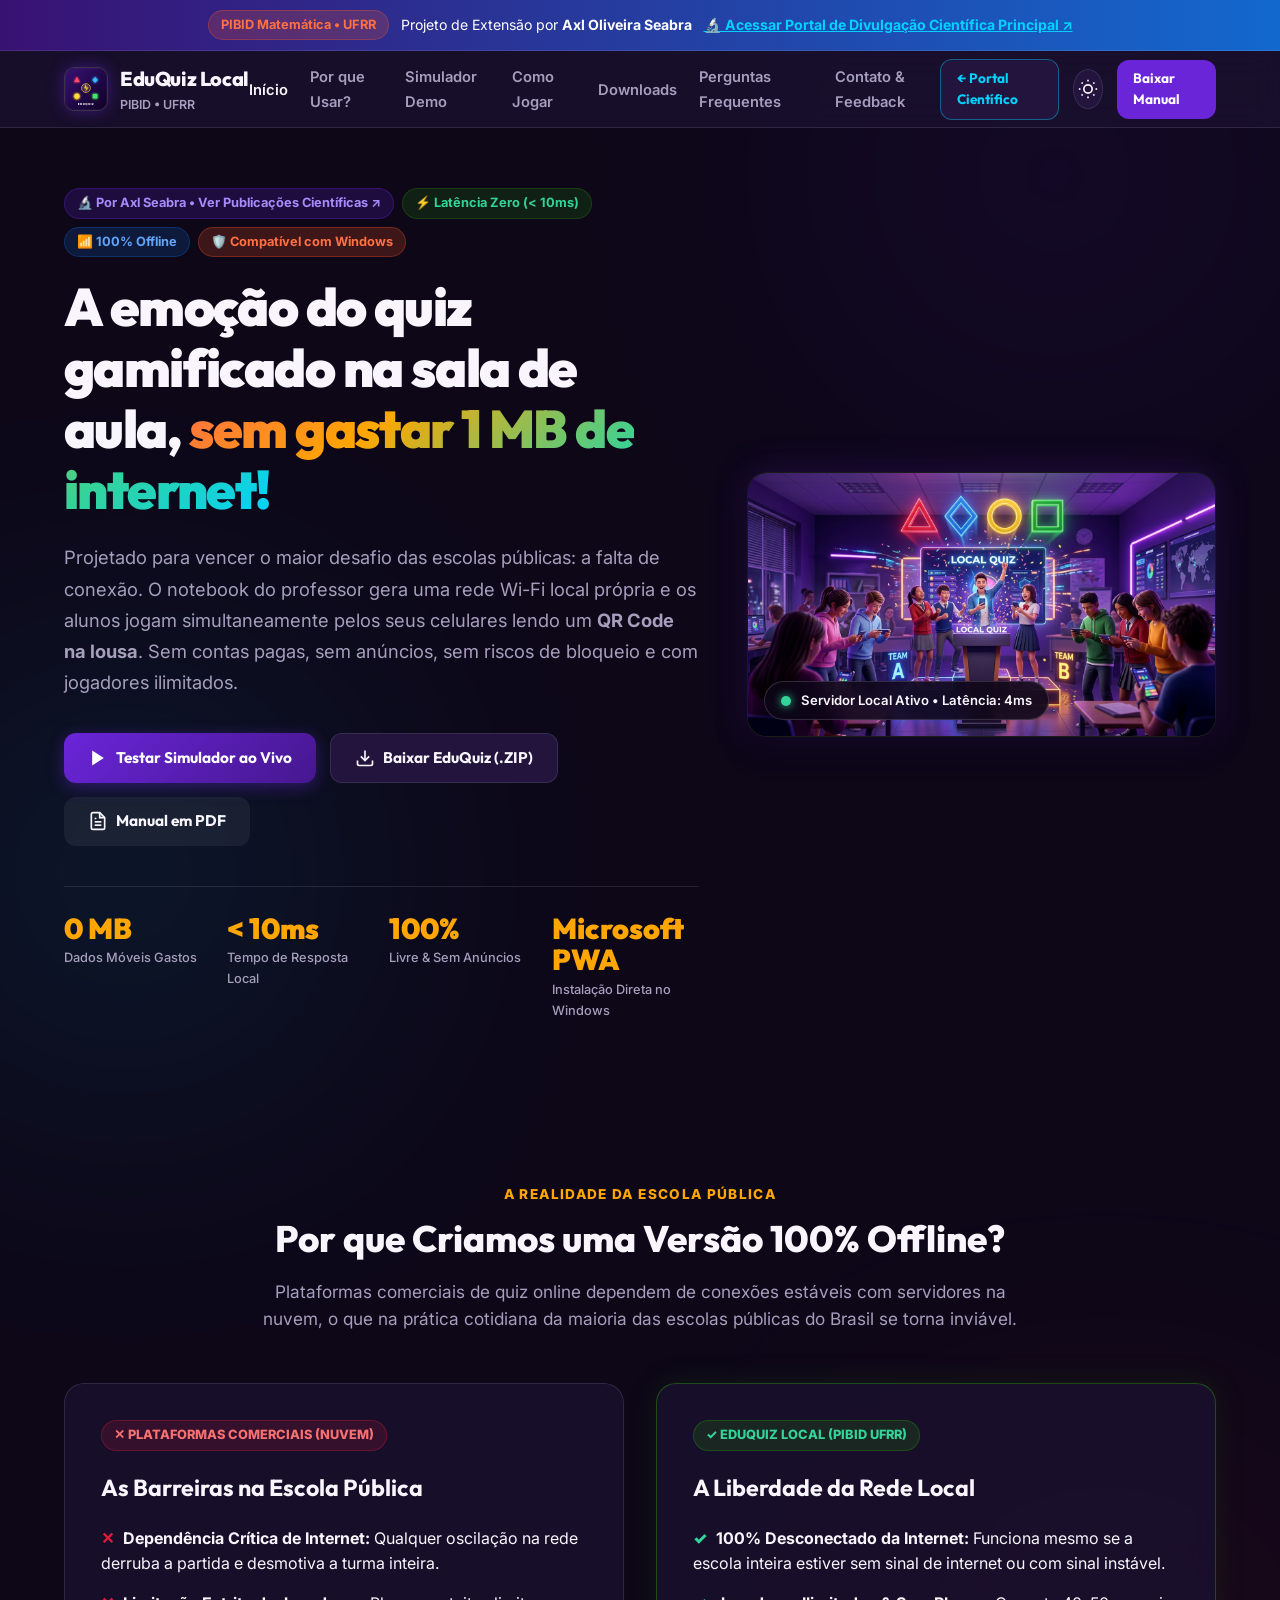
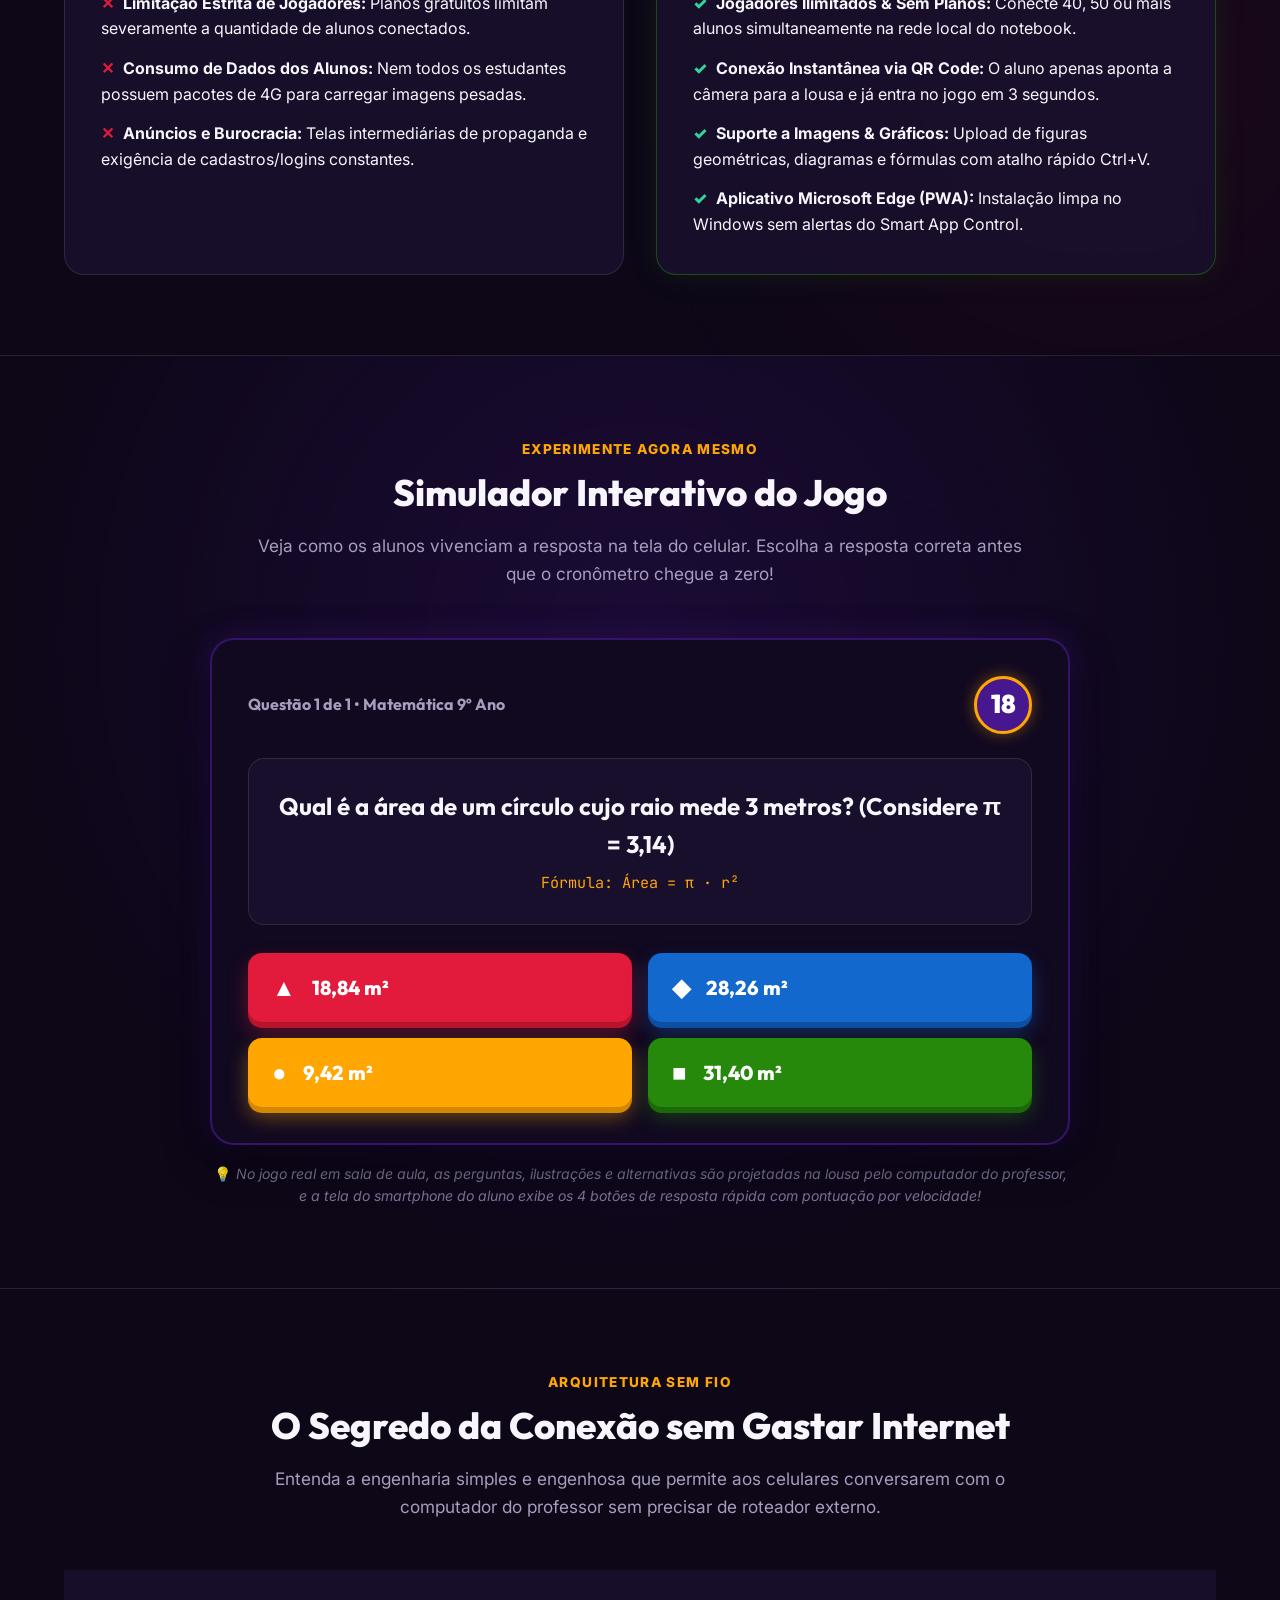
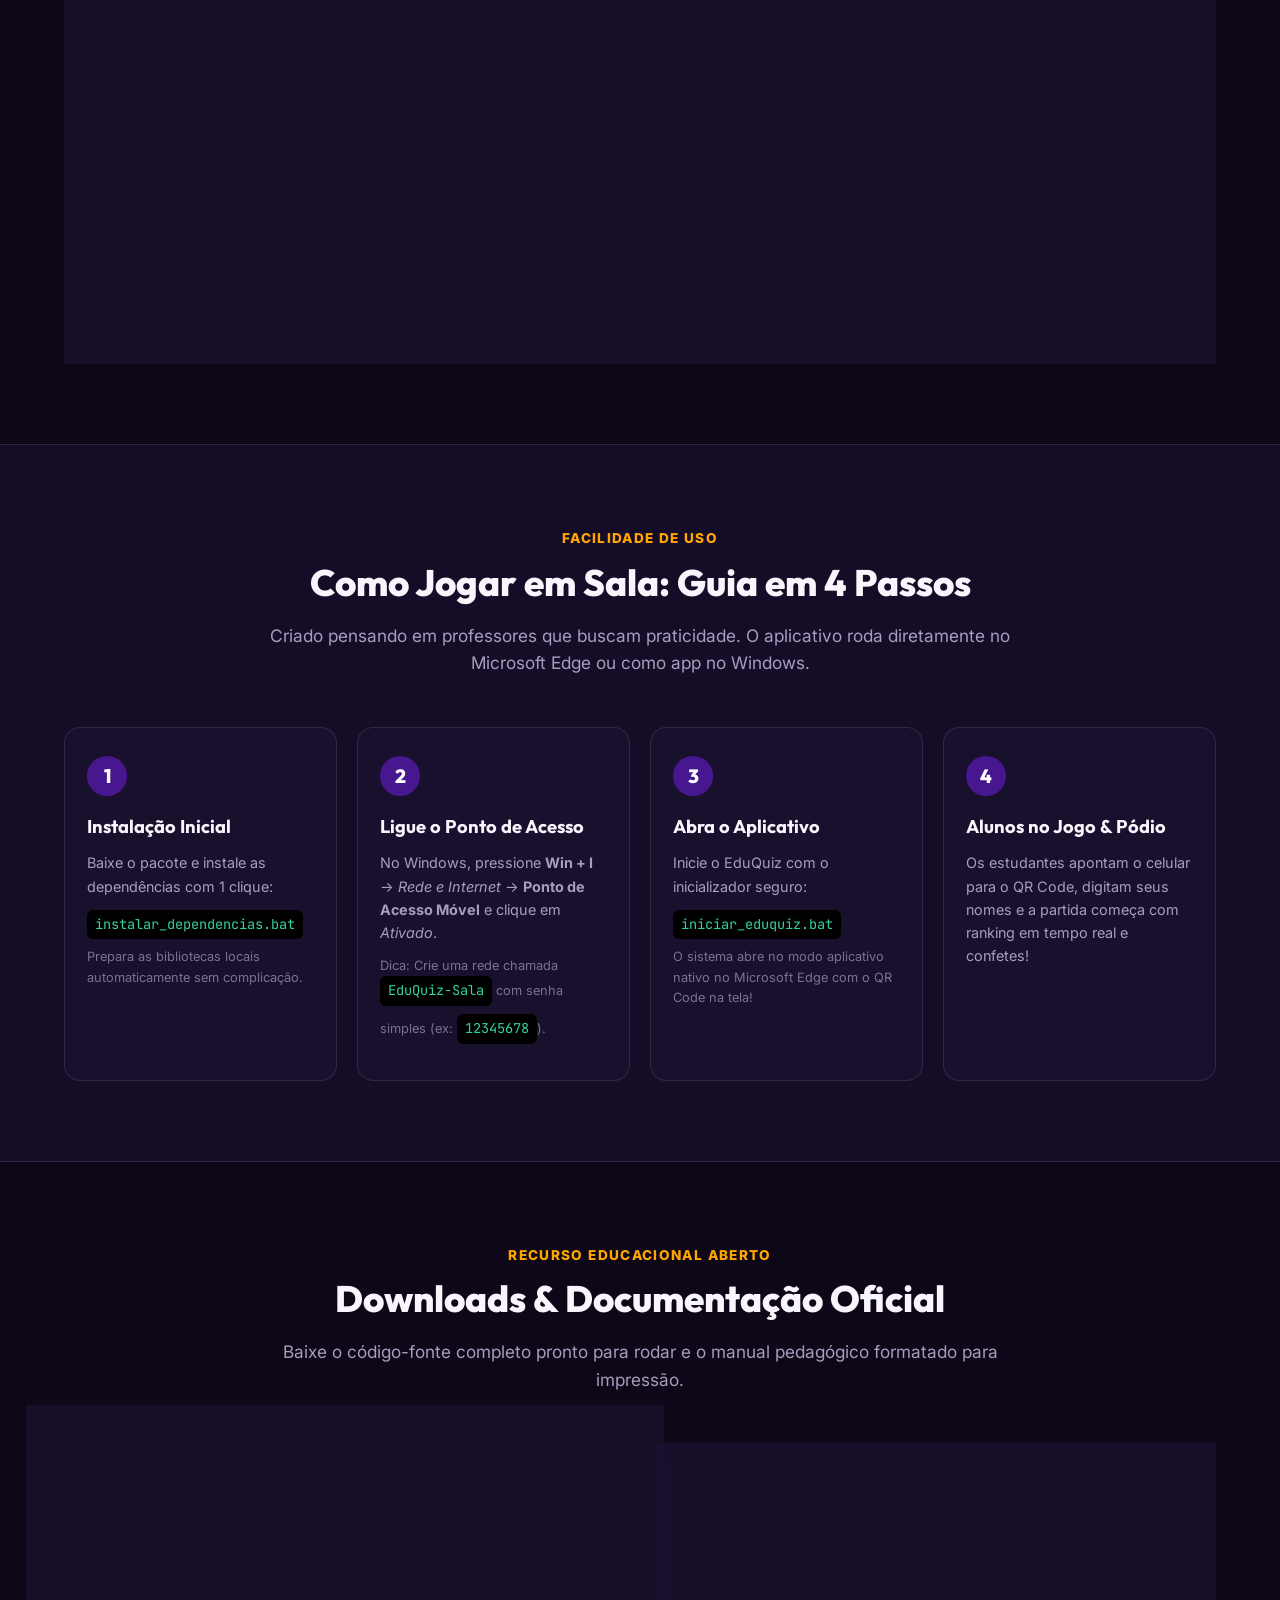
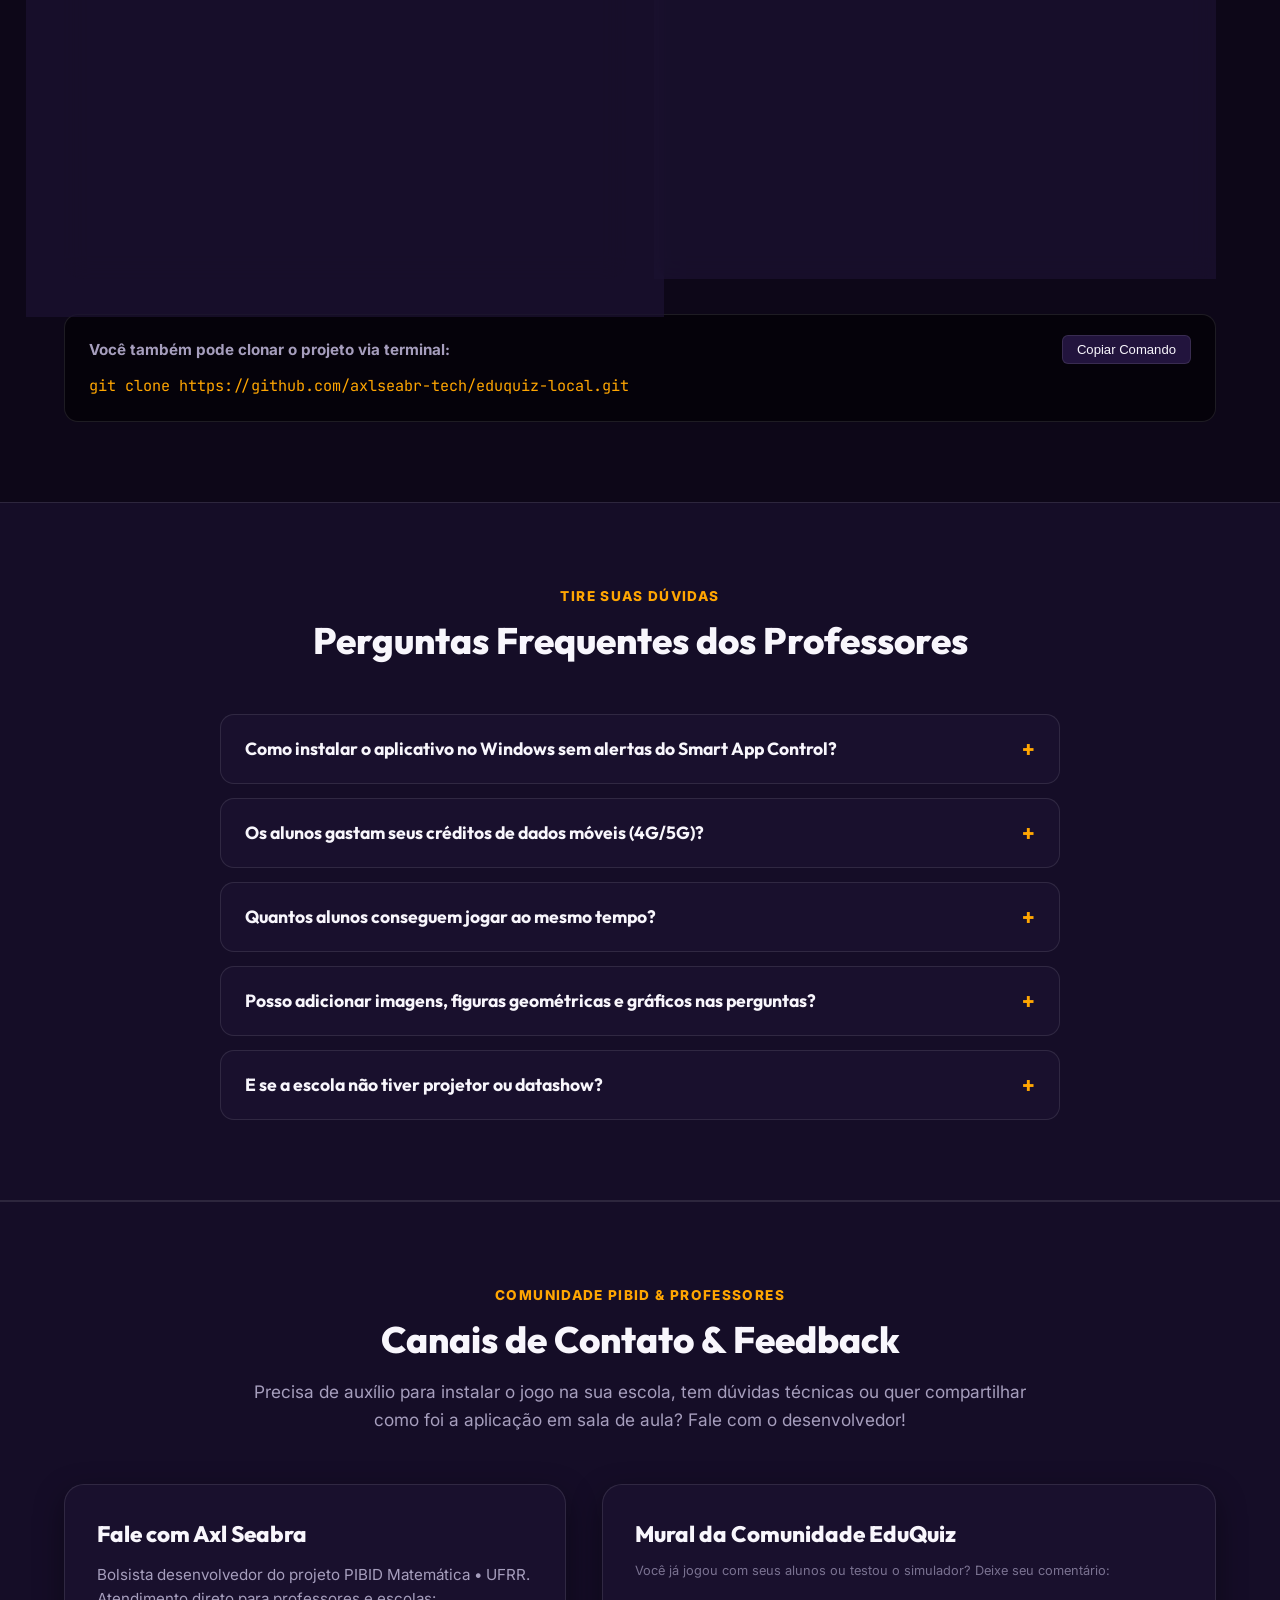
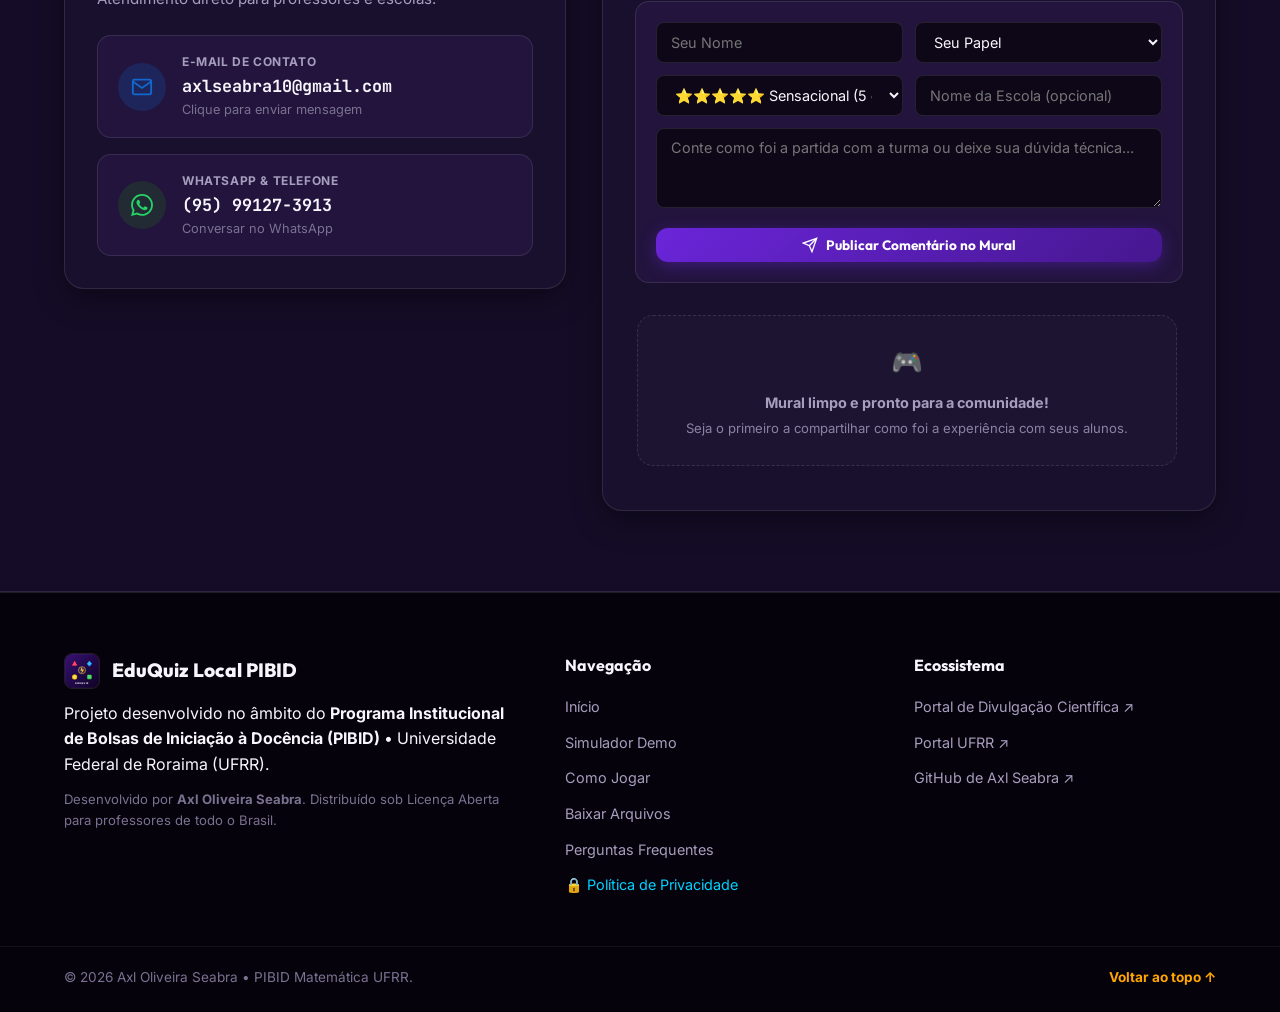
==== commit a7b70db3: "feat: transformacao em Microsoft PWA, novo executavel EduQuiz.exe e rebranding total EduQuiz Local" ====
--- a/index.html
+++ b/index.html
@@ -579,6 +579,7 @@
           <li><a href="#passo-a-passo">Como Jogar</a></li>
           <li><a href="#downloads">Baixar Arquivos</a></li>
           <li><a href="#faq">Perguntas Frequentes</a></li>
+          <li><a href="politica-privacidade.html" style="color: #00d2ff;">🔒 Política de Privacidade</a></li>
         </ul>
       </div>
 
